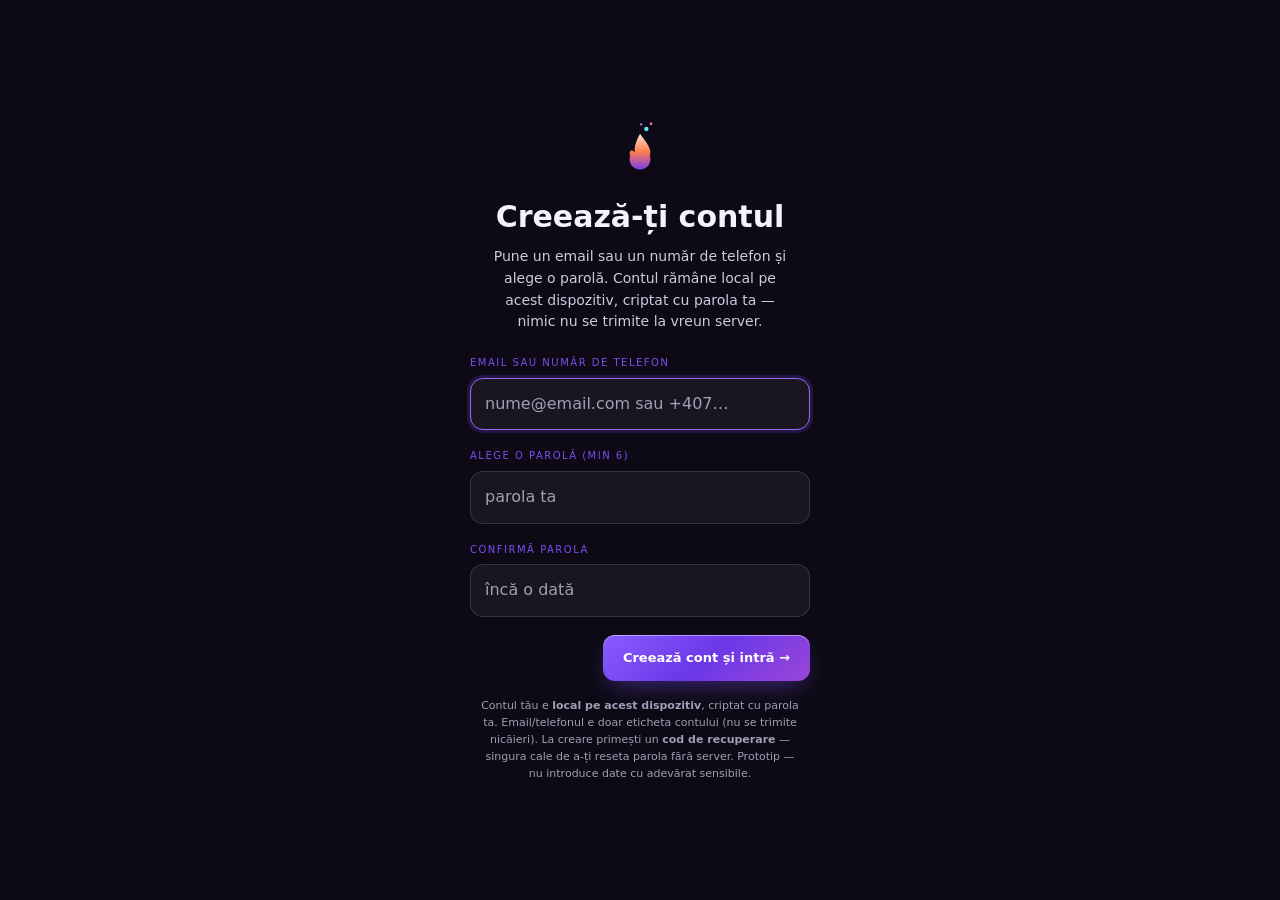
==== index.html @ 093d6a0b "Loop R1: splash & logo flame pe paleta V2 (ember/violet, fără cyan) - gradient nume splash → violet→" ====
<!DOCTYPE html>
<html lang="ro" data-theme="light">
<head>
<meta charset="utf-8">
<!-- CSP: connect-src restrans STRICT la origin-ul releului (loop5: implicit doar localhost; self-host isi adauga domeniul).
     Local-Only ramane default (sync e opt-in). Releul e zero-knowledge: vede doar ciphertext E2EE, nu continut.
     'unsafe-inline' la script e necesar pt. arhitectura single-file; exfiltrarea catre ALTE domenii ramane blocata. -->
<meta http-equiv="Content-Security-Policy" content="default-src 'none'; script-src 'unsafe-inline' 'self'; worker-src 'self'; style-src 'unsafe-inline' https://fonts.googleapis.com; font-src https://fonts.gstatic.com; img-src data:; manifest-src 'self'; connect-src http://127.0.0.1:* http://localhost:* https://api.openai.com https://api.anthropic.com https://generativelanguage.googleapis.com https://openrouter.ai; base-uri 'none'; form-action 'none'; frame-src 'none'; object-src 'none'; require-trusted-types-for 'script'">
<meta name="viewport" content="width=device-width, initial-scale=1, viewport-fit=cover">
<meta name="apple-mobile-web-app-capable" content="yes">
<meta name="mobile-web-app-capable" content="yes">
<meta name="apple-mobile-web-app-status-bar-style" content="black-translucent">
<meta name="apple-mobile-web-app-title" content="Ember">
<title>Ember — capital de relații</title>
<meta name="apple-mobile-web-app-capable" content="yes">
<meta name="mobile-web-app-capable" content="yes">
<meta name="apple-mobile-web-app-status-bar-style" content="black-translucent">
<meta name="apple-mobile-web-app-title" content="Ember">
<meta name="mobile-web-app-capable" content="yes">
<link rel="manifest" href="manifest.webmanifest">
<meta name="theme-color" content="#0B0820">
<link rel="apple-touch-icon" href="[data-uri]">
<link rel="preconnect" href="https://fonts.googleapis.com">
<link rel="preconnect" href="https://fonts.gstatic.com" crossorigin>
<link href="https://fonts.googleapis.com/css2?family=Inter:wght@400;500;600;700;800&display=swap" rel="stylesheet">
<style>
/* ====== PALETA "Bloom" — luminos, social, modern (redesign sedinta 7, 220 agenti) ====== */
:root{
  /* LIGHT — bright & airy */
  --bg:#FAFAFB;--bg2:#F1F2F6;--card:#FFFFFF;--card2:#F5F6FA;--line:#E7E9F0;--line2:#D8DBE6;
  --ink:#161E2E;--ink2:#3E4A5F;--muted:#586273;
  --primary:#6366F1;--primary2:#818CF8;--primary-dim:#4F46E5;--primary-soft:rgba(99,102,241,.10);
  --accent:#4F46E5;--accent-soft:rgba(99,102,241,.08);
  --success:#10B981;--success-soft:rgba(16,185,129,.12);--warn:#F59E0B;--warn-soft:rgba(245,158,11,.13);--warn-ink:#B45309;
  --on-primary:#ffffff;
  --shadow:0 1px 2px rgba(16,24,40,.03);
  --shadow-lg:0 10px 30px -10px rgba(16,24,40,.16);
  --glow:rgba(99,102,241,.10);
  --gold:var(--primary);--gold2:var(--primary2);--gold-dim:var(--primary-dim);--gold-soft:var(--primary-soft);
  --teal:var(--success);--teal-soft:var(--success-soft);
  --serif:'Georgia','Times New Roman',serif;--sans:'Inter',system-ui,sans-serif;--ease:cubic-bezier(.22,1,.36,1);
}
[data-theme="dark"]{
  /* DARK — slate + indigo */
  --bg:#0F1117;--bg2:#15171F;--card:#1B1E27;--card2:#222633;--line:#2A2F3C;--line2:#363C4B;
  --ink:#F1F5F9;--ink2:#CBD5E1;--muted:#94A3B8;
  --primary:#818CF8;--primary2:#A5B4FC;--primary-dim:#A5B4FC;--primary-soft:rgba(129,140,248,.16);
  --accent:#A5B4FC;--accent-soft:rgba(129,140,248,.14);
  --success:#34D399;--success-soft:rgba(52,211,153,.16);--warn:#FBBF24;--warn-soft:rgba(251,191,36,.16);--warn-ink:#FCD34D;
  --on-primary:#15131f;
  --shadow:0 1px 2px rgba(0,0,0,.3),0 8px 20px -8px rgba(0,0,0,.5);
  --shadow-lg:0 16px 44px -10px rgba(0,0,0,.6);
  --glow:rgba(129,140,248,.14);
}
*{box-sizing:border-box;margin:0;padding:0}
body{background:var(--bg2);color:var(--ink);font-family:var(--sans);font-weight:400;line-height:1.55;-webkit-font-smoothing:antialiased}
.shell{max-width:440px;margin:0 auto;min-height:100vh;position:relative;overflow:hidden;
  background:radial-gradient(130% 55% at 50% -8%,var(--glow),transparent 55%),var(--bg);transition:background .5s var(--ease)}
header{padding:22px 20px 14px;position:sticky;top:0;z-index:9;background:color-mix(in srgb,var(--bg) 82%,transparent);backdrop-filter:blur(16px);border-bottom:1px solid var(--line)}
.htop{display:flex;justify-content:space-between;align-items:center;gap:10px}
.brand{display:flex;align-items:center;gap:11px}
.brand .mk{width:40px;height:40px;border-radius:50%;border:1px solid var(--primary);color:var(--primary);display:grid;place-items:center;font-family:var(--serif);font-size:20px;font-weight:700;background:radial-gradient(circle at 30% 30%,var(--primary-soft),transparent)}
.brand .t{font-family:var(--serif);font-size:21px;font-weight:700;line-height:1;color:var(--ink)}
.brand .t small{display:block;font-family:var(--sans);font-size:8px;letter-spacing:3px;text-transform:uppercase;color:var(--primary-dim);margin-top:2px}
.hright{display:flex;align-items:center;gap:8px}
.themebtn{width:40px;height:40px;border-radius:50%;border:1px solid var(--line2);background:var(--card);color:var(--ink2);font-size:16px;cursor:pointer;display:grid;place-items:center;transition:.3s var(--ease)}
.themebtn:active{transform:scale(.92)}
/* loop3 #3: badge de incredere permanent, discret */
.trustchip{display:inline-flex;align-items:center;gap:5px;height:34px;padding:0 10px;border-radius:30px;border:1px solid var(--line2);background:var(--card);color:var(--muted);font:inherit;font-size:11px;font-weight:600;cursor:pointer;white-space:nowrap}
.trustchip .tdot{width:7px;height:7px;border-radius:50%;background:var(--success);flex:none}
.trustchip.warn .tdot{background:var(--warn)}
.trustchip:active{transform:scale(.94)}
.memsel{background:var(--card);border:1px solid var(--line2);border-radius:30px;padding:7px 11px;color:var(--ink);font:inherit;font-size:12px;max-width:112px}
main{padding:20px 18px 92px;animation:rise .4s var(--ease)}
@keyframes rise{from{opacity:0;transform:translateY(10px)}to{opacity:1;transform:none}}
.view{display:none}.view.on{display:block}
.eyebrow{font-size:9.5px;letter-spacing:3px;text-transform:uppercase;color:var(--primary-dim)}
h2.title{font-family:var(--serif);font-size:27px;font-weight:600;margin:2px 0 14px;color:var(--ink)}
.sub{color:var(--muted);font-size:12px;margin:-10px 0 16px}
.sec{font-family:var(--serif);font-size:18px;font-weight:600;margin:24px 0 11px;display:flex;justify-content:space-between;align-items:baseline;color:var(--ink)}
.sec a{font-size:10px;letter-spacing:1px;text-transform:uppercase;color:var(--primary);cursor:pointer}

/* digest */
.digest{background:linear-gradient(135deg,var(--primary-soft),transparent);border:1px solid var(--line);border-radius:16px;padding:16px 18px;box-shadow:var(--shadow)}
.digest .e{font-size:9px;letter-spacing:2.5px;text-transform:uppercase;color:var(--primary)}
.digest .g{font-family:var(--serif);font-size:21px;font-weight:600;margin:4px 0 6px;color:var(--ink)}
.digest p{font-size:13px;color:var(--ink2);line-height:1.55}
/* loop3 #1: rand de pozitionare cald */
.whyhere{font-size:12.5px;color:var(--muted);line-height:1.5;margin:10px 2px 2px;padding-left:11px;border-left:2px solid var(--primary)}
/* loop3 #10: progres intrinsec onest */
.intrinsic{display:flex;align-items:center;gap:8px;font-size:12.5px;color:var(--ink2);background:var(--card2);border-radius:11px;padding:10px 12px;margin-top:12px}
.intrinsic .inti{font-size:15px;flex:none}
/* loop3 #16: privacy health */
.phealth{display:flex;flex-direction:column;gap:8px}
.phrow{display:flex;align-items:center;gap:8px;font-size:12.5px;color:var(--ink2)}
.phrow b{color:var(--ink)}
.phdot{width:8px;height:8px;border-radius:50%;background:var(--muted);flex:none}
.phdot.ok{background:var(--success)}
/* loop3 #20: pagina despre / valoarea ta */
.about-col{margin-top:12px}
.about-h{font-size:11px;font-weight:700;text-transform:uppercase;letter-spacing:.05em;margin-bottom:6px}
.about-h.good{color:var(--success)}
.about-h.bad{color:var(--primary-dim)}
.about-list{margin:0;padding-left:18px}
.about-list li{font-size:12.5px;color:var(--ink2);line-height:1.5;margin:4px 0}
.about-list li b{color:var(--ink)}
/* loop3 #12: control de ordonare relevanta<->diversitate */
.ctrlrow{background:var(--card);border:1px solid var(--line);border-radius:12px;padding:11px 13px;margin:2px 0 14px}
.ctrllab{font-size:12.5px;color:var(--ink2);display:block;margin-bottom:7px}
.ctrlrow input[type=range]{width:100%;accent-color:var(--primary)}
.ctrlhint{font-size:11.5px;color:var(--muted);margin-top:6px;line-height:1.45}
/* loop3 #17: skip-to-content (vizibil doar la focus din tastatura) */
.skiplink{position:absolute;left:8px;top:-60px;z-index:80;background:var(--primary);color:#fff;padding:9px 14px;border-radius:10px;font-size:13px;font-weight:600;text-decoration:none;transition:top .18s var(--ease)}
.skiplink:focus{top:8px;outline:2px solid var(--ink);outline-offset:2px}
#mainContent:focus{outline:none}
/* loop3 #2: card "aha" first-step */
.ahacard{display:flex;gap:12px;align-items:flex-start;background:var(--card);border:1px solid var(--primary);border-radius:14px;padding:14px 15px;margin-top:12px;box-shadow:var(--shadow)}
.ahacard .ahai{font-size:22px;flex:none;line-height:1.2}
.ahacard .ahat{font-weight:700;font-size:14.5px;color:var(--ink)}
.ahacard .ahap{font-size:12.5px;color:var(--ink2);line-height:1.5;margin-top:4px}
/* loop4 #3: nudge de backup, bland */
.nudge{display:flex;gap:11px;align-items:flex-start;background:var(--card2);border:1px solid var(--line);border-radius:13px;padding:12px 14px;margin-top:12px}
.nudge .ndi{font-size:18px;flex:none;line-height:1.3}
.nudge .ndc{flex:1;min-width:0}
.nudge .ndt{font-size:12.5px;color:var(--ink2);line-height:1.45}
.nudge .ndrow{display:flex;gap:8px;margin-top:9px;flex-wrap:wrap}

/* kpi exec-concierge */
.kpis{display:grid;grid-template-columns:1fr 1fr;gap:11px;margin-top:14px}
.kpi{border:1px solid var(--line);border-radius:14px;padding:14px;background:var(--card);box-shadow:var(--shadow)}
.kpi .l{font-size:9.5px;letter-spacing:.8px;text-transform:uppercase;color:var(--muted)}
.kpi .v{font-family:var(--serif);font-size:26px;font-weight:700;color:var(--primary-dim);margin-top:4px;line-height:1}
.kpi .d{font-size:11px;color:var(--success);margin-top:3px}

/* pulse */
.pulse{border:1px solid var(--line);border-radius:14px;padding:15px 17px;background:var(--card);margin-top:12px;box-shadow:var(--shadow)}
.pulse .row{display:flex;justify-content:space-between;align-items:center;font-size:13px;margin:7px 0;color:var(--ink2)}
.bar{height:6px;border-radius:4px;background:var(--line);overflow:hidden;margin-top:4px}
.bar i{display:block;height:100%;background:linear-gradient(90deg,var(--primary-dim),var(--primary));transition:width .8s var(--ease)}

/* ledger */
.ledger{border:1px solid var(--line);border-radius:14px;background:var(--card);overflow:hidden;box-shadow:var(--shadow)}
.ledger .lrow{display:flex;align-items:center;gap:11px;padding:12px 15px;border-bottom:1px solid var(--line);font-size:13px}
.ledger .lrow:last-child{border-bottom:0}
.ledger .dot{width:7px;height:7px;border-radius:50%;background:var(--success);flex:none}
.ledger .lr-name{font-weight:500;color:var(--ink)}
.ledger .lr-meta{font-size:11px;color:var(--muted)}
.ledger .lr-date{margin-left:auto;font-size:10.5px;color:var(--primary-dim);white-space:nowrap}

/* match cards */
.card{background:var(--card);border:1px solid var(--line);border-radius:18px;padding:22px;margin-bottom:16px;position:relative;overflow:hidden;transition:.4s var(--ease);box-shadow:var(--shadow)}
.card.match::before{content:"";position:absolute;inset:0;border-radius:18px;padding:1px;background:linear-gradient(140deg,var(--primary-soft),transparent 42%);-webkit-mask:linear-gradient(#000 0 0) content-box,linear-gradient(#000 0 0);-webkit-mask-composite:xor;mask-composite:exclude;pointer-events:none}
.card.conectat::before{background:linear-gradient(140deg,var(--success-soft),transparent 42%)}
.mtop{display:flex;align-items:center;gap:12px}
.av{border-radius:50%;display:grid;place-items:center;font-family:var(--serif);font-weight:700;flex:none;background:var(--card2);border:1px solid var(--primary-dim);color:var(--primary-dim)}
.nm{font-family:var(--serif);font-size:18px;font-weight:600;line-height:1.1;color:var(--ink)}
.co{font-size:11px;color:var(--muted);margin-top:2px}
.sc{margin-left:auto;text-align:center}
.sc .n{font-family:var(--serif);font-size:25px;font-weight:700;color:var(--primary-dim);line-height:1}
.sc .l{font-size:8px;letter-spacing:1px;text-transform:uppercase;color:var(--muted)}
.trust{display:inline-flex;align-items:center;gap:5px;font-size:10.5px;color:var(--success);background:var(--success-soft);border-radius:20px;padding:3px 9px;margin-top:8px}
.pair{font-size:13px;margin:12px 0 0}
.pair .r{display:flex;gap:9px;padding:4px 0}
.pair .tag{min-width:70px;font-size:9px;letter-spacing:.8px;text-transform:uppercase;color:var(--primary-dim);font-weight:600;padding-top:3px}
.pair b{color:var(--ink);font-weight:500}
.why{margin-top:11px}
.why summary{cursor:pointer;color:var(--primary);font-size:10px;letter-spacing:1.4px;text-transform:uppercase;list-style:none}
.why summary::-webkit-details-marker{display:none}
.why summary::before{content:"— "}
.why .b{margin-top:9px;font-size:12.5px;color:var(--ink2);border-left:2px solid var(--primary-dim);padding-left:11px;line-height:1.55}
.src{margin-top:13px;padding-top:12px;border-top:1px solid var(--line);font-size:11px;color:var(--muted)}
.src .seal{color:var(--primary)}
.acts{display:flex;gap:9px;margin-top:14px;align-items:center;flex-wrap:wrap}
.btn{border:0;border-radius:30px;padding:10px 18px;font:inherit;font-size:13px;font-weight:500;letter-spacing:.4px;cursor:pointer;transition:.35s var(--ease)}
.btn.gold{background:linear-gradient(135deg,var(--primary),var(--primary-dim));color:var(--on-primary);font-weight:600;box-shadow:0 4px 14px var(--primary-soft)}
.btn.gold:active{transform:translateY(1px)}
.btn.ghost{background:transparent;color:var(--ink2);border:1px solid var(--line2)}
.btn.sm{padding:8px 14px;font-size:12px}
.pill{font-size:9px;padding:3px 11px;border-radius:30px;font-weight:600;letter-spacing:.8px;text-transform:uppercase}
.pill.propus{background:var(--primary-soft);color:var(--primary-dim)}.pill.conectat{background:var(--success-soft);color:var(--success)}
.empty{color:var(--muted);font-style:italic;text-align:center;padding:28px;font-family:var(--serif);font-size:15px}

/* members */
.filters{display:flex;gap:7px;overflow-x:auto;padding-bottom:4px;margin-bottom:14px;scrollbar-width:none}.filters::-webkit-scrollbar{display:none}
.chip{flex:none;border:1px solid var(--line2);border-radius:30px;padding:6px 14px;font-size:12px;color:var(--ink2);cursor:pointer;white-space:nowrap;background:var(--card)}
.chip.on{background:var(--primary);color:var(--on-primary);border-color:var(--primary);font-weight:500}

/* network */
.netwrap{border:1px solid var(--line);border-radius:18px;background:var(--card);padding:6px;overflow:hidden;box-shadow:var(--shadow)}
.netlegend{display:flex;gap:15px;flex-wrap:wrap;margin-top:12px;font-size:11px;color:var(--ink2)}
.netlegend i{display:inline-block;width:12px;height:2px;border-radius:2px;margin-right:5px;vertical-align:middle}
svg text{font-family:var(--sans);font-size:9px;fill:var(--ink2)}

/* profile / dictare */
.panel{border:1px solid var(--line);border-radius:16px;background:var(--card);padding:22px;margin-top:16px;box-shadow:var(--shadow)}
.panel h3{letter-spacing:-.2px;margin-bottom:6px}
.panel>p,.panel .sub{line-height:1.6}
.panel h3{font-family:var(--serif);font-size:17px;font-weight:600;display:flex;align-items:center;gap:8px;margin-bottom:12px;color:var(--ink)}
.badge{font-size:8.5px;padding:3px 9px;border-radius:30px;font-weight:600;letter-spacing:.6px;text-transform:uppercase}
.badge.vis{background:var(--success-soft);color:var(--success)}.badge.priv{background:var(--primary-soft);color:var(--primary-dim)}
.linei{display:flex;justify-content:space-between;align-items:center;gap:8px;padding:10px 0;border-bottom:1px solid var(--line);font-size:13px;color:var(--ink)}
.linei .meta{font-size:11px;color:var(--muted);margin-top:2px}.linei .x{background:none;border:0;color:var(--muted);font-size:17px;cursor:pointer;min-width:44px;min-height:44px;display:grid;place-items:center;border-radius:10px}
.addrow{display:flex;gap:7px;margin-top:12px}
input,textarea,select{background:var(--card2);border:1px solid var(--line2);border-radius:10px;padding:10px 12px;color:var(--ink);font:inherit;font-size:13px}
.addrow input{flex:1}textarea{width:100%}
.audit{font-size:12px;color:var(--ink2)}
.audit .arow{display:flex;gap:8px;padding:7px 0;border-bottom:1px dashed var(--line)}
.audit .arow:last-child{border-bottom:0}
.audit .at{color:var(--muted);min-width:54px;font-size:11px}

/* spinner */
.spin{display:inline-block;width:15px;height:15px;border:2px solid var(--primary-soft);border-top-color:var(--primary);border-radius:50%;animation:sp .7s linear infinite;vertical-align:-2px}
@keyframes sp{to{transform:rotate(360deg)}}
.proc{display:flex;align-items:center;gap:9px;color:var(--ink2);font-size:13px;padding:10px 0}
.procmask{position:fixed;inset:0;z-index:40;display:none;align-items:center;justify-content:center;gap:10px;background:color-mix(in srgb,var(--bg) 55%,transparent);backdrop-filter:blur(2px);color:var(--ink2);font-size:13px;font-family:var(--serif)}
.procmask.on{display:flex}
.procmask .spin{width:18px;height:18px}
.dots{display:inline-flex;gap:4px}.dots i{width:6px;height:6px;border-radius:50%;background:var(--primary);animation:bl 1s var(--ease) infinite}
.dots i:nth-child(2){animation-delay:.15s}.dots i:nth-child(3){animation-delay:.3s}
@keyframes bl{0%,100%{opacity:.25;transform:translateY(0)}50%{opacity:1;transform:translateY(-3px)}}

/* skeleton shimmer (iteratia 3 — perceptie de viteza) */
.skel{padding:2px}
.sk{position:relative;overflow:hidden;background:var(--card2);border-radius:12px}
.sk::after{content:"";position:absolute;inset:0;transform:translateX(-100%);
  background:linear-gradient(90deg,transparent,color-mix(in srgb,var(--ink) 8%,transparent),transparent);animation:sh 1.2s infinite}
@keyframes sh{100%{transform:translateX(100%)}}
.sk.l{height:13px;margin:8px 0}.sk.l.w60{width:60%}.sk.l.w40{width:40%}.sk.l.w80{width:80%}
.sk.box{height:78px;margin-bottom:11px}

/* count-up KPI */
.kpi .v{font-variant-numeric:tabular-nums}

/* trust donut */
.donut{--p:0;width:46px;height:46px;border-radius:50%;flex:none;display:grid;place-items:center;
  background:conic-gradient(var(--primary) calc(var(--p)*1%),var(--line) 0);transition:background .9s var(--ease)}
.donut span{width:36px;height:36px;border-radius:50%;background:var(--card);display:grid;place-items:center;font-family:var(--serif);font-weight:700;font-size:14px;color:var(--primary-dim)}

/* sparkline */
.spark{display:block;width:100%;height:34px;margin-top:8px}
.spark path.area{fill:var(--primary-soft)}.spark path.line{fill:none;stroke:var(--primary);stroke-width:2}

/* search */
.searchbar{display:flex;align-items:center;gap:8px;background:var(--card);border:1px solid var(--line2);border-radius:30px;padding:9px 14px;margin-bottom:13px}
.searchbar input{flex:1;background:none;border:0;padding:0;font-size:14px;color:var(--ink)}
.searchbar .ic{color:var(--muted);font-size:14px}

/* empty state svg */
.estate{text-align:center;padding:30px 20px;color:var(--muted)}
.estate svg{width:84px;height:84px;opacity:.6;margin-bottom:10px}
.estate .t{font-family:var(--serif);font-size:17px;color:var(--ink2)}

/* graf interactiv */
svg .node{cursor:pointer;transition:opacity .3s var(--ease)}
svg .node.dim{opacity:.22}svg .edge{transition:opacity .3s var(--ease)}svg .edge.dim{opacity:.06}
svg .node.sdim{opacity:.14}svg .edge.sdim{opacity:.05}
/* iteratia 4: pipeline + radar */
.pipe-h{display:flex;align-items:center;gap:8px;font-size:11px;letter-spacing:1.4px;text-transform:uppercase;color:var(--ink2);font-weight:600;margin:18px 0 10px}
.pipe-h:first-child{margin-top:2px}
.pipe-h .pd{width:8px;height:8px;border-radius:50%;flex:none}
.pipe-h.p .pd{background:var(--primary)}.pipe-h.a .pd{background:var(--warn)}.pipe-h.c .pd{background:var(--success)}
.pipe-h .pn{margin-left:auto;background:var(--card2);border:1px solid var(--line);border-radius:20px;padding:1px 9px;font-size:11px;letter-spacing:0;color:var(--ink2)}
.radarwrap{display:flex;gap:11px;align-items:center;margin-top:11px;padding:11px;background:var(--card2);border:1px solid var(--line);border-radius:12px}
.radar{flex:none}
.rk{font-size:10.5px;color:var(--ink2);line-height:1.5}.rk b{color:var(--primary-dim);font-weight:600}

/* ledger hash */
.ledger .lr-hash{font-family:ui-monospace,monospace;font-size:9px;color:var(--muted);letter-spacing:.3px}
.lgverify{display:flex;gap:8px;align-items:center;padding:10px 15px;border-top:1px solid var(--line);font-size:11px;color:var(--ink2)}
.lgverify .ok{color:var(--success)}.lgverify .bad{color:var(--warn)}

/* reduce motion */
@media (prefers-reduced-motion: reduce){*{animation-duration:.001ms!important;transition-duration:.001ms!important}}
body.reduce-motion *{animation-duration:.001ms!important;animation-iteration-count:1!important;transition-duration:.001ms!important}
.toggle{display:flex;align-items:center;justify-content:space-between;gap:10px;font-size:13px;color:var(--ink);padding:6px 0}
.sw{width:42px;height:24px;border-radius:30px;background:var(--line2);position:relative;cursor:pointer;transition:.3s var(--ease);flex:none}
.sw i{position:absolute;top:3px;left:3px;width:18px;height:18px;border-radius:50%;background:var(--card);transition:.3s var(--ease);box-shadow:0 1px 3px rgba(0,0,0,.2)}
.sw.on{background:var(--primary)}.sw.on i{left:21px}

/* nav */
nav{position:sticky;bottom:0;z-index:9;background:color-mix(in srgb,var(--bg) 88%,transparent);backdrop-filter:blur(18px);border-top:1px solid var(--line)}
.navin{display:flex}
.tab{flex:1;background:none;border:0;padding:12px 3px 13px;display:flex;flex-direction:column;align-items:center;gap:5px;color:var(--muted);font-size:9.5px;letter-spacing:.3px;cursor:pointer;transition:.3s var(--ease);position:relative}
.tab .ic{font-size:17px;line-height:1}
.tab.on{color:var(--primary-dim)}.tab.on::before{content:"";position:absolute;top:0;width:22px;height:2px;background:var(--primary);border-radius:2px}

/* modal */
.overlay{position:fixed;inset:0;background:rgba(15,18,28,.55);backdrop-filter:blur(5px);display:none;align-items:flex-end;justify-content:center;z-index:30}
.overlay.on{display:flex}
.modal{background:var(--card);border:1px solid var(--line2);border-radius:24px 24px 0 0;width:100%;max-width:440px;max-height:88vh;display:flex;flex-direction:column;overflow:hidden;animation:up .45s var(--ease);box-shadow:var(--shadow-lg)}
@keyframes up{from{transform:translateY(100%)}to{transform:none}}
.modal .h{padding:16px 18px;border-bottom:1px solid var(--line);display:flex;justify-content:space-between;align-items:center}
.modal .h .t{font-family:var(--serif);font-size:18px;font-weight:600;color:var(--ink)}.modal .h .s{font-size:11px;color:var(--muted)}
.modal .h button{background:none;border:0;color:var(--muted);font-size:24px;cursor:pointer;min-width:40px;min-height:40px;display:grid;place-items:center;border-radius:50%}
.msgs{flex:1;overflow:auto;padding:16px 18px;display:flex;flex-direction:column;gap:9px}
.msg{max-width:82%;padding:9px 13px;border-radius:15px;font-size:13px;line-height:1.5}
.msg.app{align-self:center;max-width:96%;text-align:center;border:1px solid var(--primary-dim);color:var(--ink2);font-family:var(--serif);font-style:italic;background:var(--card2)}
.msg.me{align-self:flex-end;background:linear-gradient(135deg,var(--primary),var(--primary-dim));color:var(--on-primary)}
.msg.them{align-self:flex-start;background:var(--card2);border:1px solid var(--line);color:var(--ink)}
.msg .nm2{font-size:10px;color:var(--primary-dim);font-weight:600;display:block;margin-bottom:2px}
.cinput{display:flex;gap:8px;padding:13px 16px;border-top:1px solid var(--line)}.cinput input{flex:1}
.toast{position:fixed;bottom:88px;left:50%;transform:translateX(-50%) translateY(70px);background:var(--accent);border:1px solid var(--primary-dim);color:#fff;padding:11px 20px;border-radius:22px;font-size:13px;line-height:1.35;opacity:0;transition:.45s var(--ease);z-index:50;white-space:normal;max-width:min(90vw,440px);text-align:center;box-shadow:var(--shadow-lg)}
.toast.on{transform:translateX(-50%) translateY(0);opacity:1}

/* onboarding */
.ob{position:fixed;inset:0;background:var(--bg);z-index:60;display:none;flex-direction:column;align-items:center;justify-content:center;padding:30px 26px;text-align:center}
.ob.on{display:flex}
.ob .mk{width:58px;height:58px;border-radius:50%;border:1px solid var(--primary);color:var(--primary);display:grid;place-items:center;font-family:var(--serif);font-size:28px;font-weight:700;margin-bottom:18px;background:radial-gradient(circle at 30% 30%,var(--primary-soft),transparent)}
.ob h1{font-family:var(--serif);font-size:30px;font-weight:600;color:var(--ink);margin-bottom:6px}
.ob .lead{color:var(--ink2);font-size:14px;max-width:300px;line-height:1.55;margin-bottom:22px}
.ob .step{width:100%;max-width:340px;text-align:left;display:none}
.ob .step.on{display:block;animation:rise .4s var(--ease)}
.ob label{font-size:10px;letter-spacing:1.5px;text-transform:uppercase;color:var(--primary-dim);display:block;margin:0 0 7px}
.ob input{width:100%;font-size:16px;padding:13px 14px;margin-bottom:18px}
.ob .nav2{display:flex;gap:10px;justify-content:space-between;align-items:center;max-width:340px;width:100%}
.ob .dots{display:flex;gap:6px}.ob .dots i{width:7px;height:7px;border-radius:50%;background:var(--line2)}.ob .dots i.on{background:var(--primary)}
.ob .skip{background:none;border:0;color:var(--muted);font-size:12px;cursor:pointer;margin-top:16px}

/* ============ REDESIGN "Bloom" (iteratia 5) — luminos, social, modern ============ */
.brand .mk{border-radius:13px;border:0;background:linear-gradient(135deg,var(--primary),var(--primary-dim));color:#fff;font-weight:800;font-size:19px}
.brand .t{font-weight:800;font-size:19px;letter-spacing:-.3px}
.brand .t small{color:var(--muted);letter-spacing:2px}
h2.title{font-weight:800;font-size:24px;letter-spacing:-.5px;margin:2px 0 4px}
.eyebrow{color:var(--primary);letter-spacing:1.5px;font-weight:600}
.sec{font-weight:700;font-size:16px;letter-spacing:-.2px}
.sub{font-size:13px;line-height:1.5}
.digest .g,.kpi .v,.nm,.modal .h .t,.panel h3,.ob h1,.estate .t,.lr-name{font-family:var(--sans)}
.kpi .v{font-weight:800;letter-spacing:-.5px}
.btn{border-radius:12px;min-height:46px;padding:11px 20px;font-weight:600;letter-spacing:0;display:inline-flex;align-items:center;justify-content:center;gap:6px}
.btn.gold{background:linear-gradient(135deg,var(--primary),var(--primary-dim));box-shadow:0 6px 18px -4px rgba(79,70,229,.45),0 2px 6px rgba(79,70,229,.20);font-weight:700}
.btn.gold:active{transform:scale(.97)}
.btn.ghost{background:var(--card2);border:1px solid var(--line2);color:var(--ink2);box-shadow:none}
.btn.sm{min-height:40px;border-radius:11px}
.card{border-radius:18px;transition:transform .2s var(--ease),box-shadow .2s var(--ease)}
.card.match::before,.card.conectat::before{display:none}
.card:hover{transform:translateY(-2px);box-shadow:var(--shadow-lg)}
.av.sq{border-radius:13px;border:0;color:#fff;font-weight:700;font-family:var(--sans)}
.ghead{display:flex;align-items:flex-start;gap:12px}
.ghead .gi{flex:1;min-width:0}
.ghead .gn{font-weight:700;font-size:16px;color:var(--ink);letter-spacing:-.2px;white-space:nowrap;overflow:hidden;text-overflow:ellipsis}
.ghead .gt{font-size:13px;color:var(--muted);white-space:nowrap;overflow:hidden;text-overflow:ellipsis}
.statuspill{flex:none;display:inline-flex;align-items:center;gap:5px;font-size:11px;font-weight:600;padding:5px 10px;border-radius:30px;background:var(--card2);color:var(--ink2)}
.statuspill .sd{width:6px;height:6px;border-radius:50%;background:var(--muted)}
.statuspill.ok{background:var(--success-soft);color:var(--success)}.statuspill.ok .sd{background:var(--success)}
.statuspill.warn{background:var(--warn-soft);color:var(--warn-ink)}.statuspill.warn .sd{background:var(--warn)}
.gline{font-size:14px;color:var(--ink);line-height:1.5;margin:13px 0 2px}
.gline b{font-weight:700}
.hbadges{display:flex;flex-wrap:wrap;gap:6px;margin-top:10px}
.hbadge{display:inline-flex;align-items:center;gap:5px;font-size:12px;color:var(--ink2);background:var(--card2);border-radius:30px;padding:5px 11px}
.hbadge.v{color:var(--success)}
/* loop3 #4: chips de interese comune (explicabilitate vizibila) */
.whychips{display:flex;flex-wrap:wrap;gap:6px;margin-top:9px}
.whychip{font-size:11.5px;color:var(--primary-dim);background:var(--primary-soft);border:1px solid var(--line);border-radius:30px;padding:4px 10px}
.whylead{font-size:11px;color:var(--muted);width:100%;margin-bottom:1px}
/* loop3 #5: indicator de suprapunere (bridge) ce ofera ↔ ce cauta */
.bridge{display:flex;align-items:stretch;gap:8px;margin-top:11px;background:var(--card2);border-radius:12px;padding:10px 11px}
.bridge .bside{flex:1;min-width:0}
.bridge .blab{font-size:10px;text-transform:uppercase;letter-spacing:.04em;color:var(--muted);font-weight:700}
.bridge .btxt{font-size:12.5px;color:var(--ink);margin-top:3px;line-height:1.35}
.bridge .barrow{align-self:center;color:var(--primary);font-size:16px;flex:none}
/* loop3 #7: sectiune de reconectat */
.reconn{background:var(--primary-soft);border:1px solid var(--line);border-radius:14px;padding:12px 13px;margin-bottom:14px}
.reconn-h{font-size:11px;font-weight:700;text-transform:uppercase;letter-spacing:.05em;color:var(--primary-dim);margin:0 2px 8px}
.reconn-row{display:flex;align-items:center;gap:10px;background:var(--card);border:1px solid var(--line);border-radius:11px;padding:9px 11px;margin-top:7px;cursor:pointer}
.reconn-row .rci{font-size:16px;flex:none}
.reconn-row .rcc{flex:1;min-width:0}
.reconn-row .rcn{font-size:13.5px;font-weight:600;color:var(--ink)}
.reconn-row .rcd{font-size:11.5px;color:var(--muted);margin-top:1px}
.reconn-row .rcgo{font-size:12px;color:var(--primary);font-weight:600;flex:none}
/* loop3 #8: widget reteaua activa */
.activenet{margin-bottom:14px}
.an-h{display:flex;align-items:center;gap:7px;font-size:11px;font-weight:700;text-transform:uppercase;letter-spacing:.05em;color:var(--muted);margin:2px 2px 9px}
.an-h .an-n{background:var(--success);color:#fff;border-radius:999px;min-width:17px;height:17px;display:grid;place-items:center;font-size:10px;padding:0 5px}
.an-strip{display:flex;gap:12px;overflow-x:auto;padding:2px 2px 6px;-webkit-overflow-scrolling:touch}
.an-item{background:none;border:0;cursor:pointer;display:flex;flex-direction:column;align-items:center;gap:5px;flex:none;width:54px}
.an-item .an-name{font-size:11px;color:var(--ink2);white-space:nowrap;overflow:hidden;text-overflow:ellipsis;max-width:54px}
/* loop4 #4-5: schimb de contacte prin cod */
.exchwrap{background:var(--card);border:1px solid var(--line);border-radius:13px;margin-bottom:12px;box-shadow:var(--shadow)}
.exchwrap>summary{list-style:none;cursor:pointer;font-weight:700;font-size:13px;color:var(--primary-dim);padding:13px 15px}
.exchwrap>summary::-webkit-details-marker{display:none}
.exchwrap .exchbody{padding:0 15px 15px}
.exchwrap textarea{background:var(--card2);border:1px solid var(--line);border-radius:10px;color:var(--ink2);padding:9px 11px;resize:none}
.exchwrap input{background:var(--card2);border:1px solid var(--line);border-radius:10px;color:var(--ink);padding:9px 11px}
.discitem{display:flex;align-items:center;gap:10px;padding:10px 0;border-bottom:1px solid var(--line)}
.discitem:last-child{border-bottom:none}
.discitem .di-main{flex:1;min-width:0}
.discitem .di-name{font-weight:700;font-size:13px}
.discitem .di-sub{font-size:11px;color:var(--muted)}
.discitem .di-off{font-size:11px;color:var(--ink2);margin-top:2px}
.discitem .di-known{font-size:11px;color:var(--success);font-weight:600;flex:none}
/* loop4 #8: sabloane notite */
.ntpl{display:flex;align-items:center;gap:7px;flex-wrap:wrap;margin-top:9px}
.ntpl-lbl{font-size:11px;color:var(--muted)}
.connqr{margin-top:12px;display:flex;justify-content:center}
.connqr svg{border-radius:10px;border:6px solid #fff;box-shadow:var(--shadow)}
.adock{display:flex;gap:8px;margin-top:14px;align-items:center}
.adock .btn{flex:1}
.menu-dots{flex:none;width:44px;height:44px;border-radius:11px;border:1px solid var(--line2);background:var(--card);color:var(--muted);font-size:18px;cursor:pointer;display:grid;place-items:center}
.waiting{font-size:13px;color:var(--ink2);background:var(--warn-soft);border-radius:11px;padding:11px 13px;margin-top:14px;display:flex;align-items:center;gap:8px}
details.why2{margin-top:11px}
details.why2>summary{display:inline-flex;align-items:center;gap:5px;font-size:12.5px;color:var(--primary);cursor:pointer;font-weight:500;list-style:none}
details.why2>summary::-webkit-details-marker{display:none}
.whybody{margin-top:9px;background:var(--card2);border-radius:12px;padding:13px;font-size:12.5px;color:var(--ink2);line-height:1.6}
.whybody .mono{font-family:ui-monospace,monospace;font-size:11px;color:var(--muted)}
.shield{display:inline-flex;align-items:center;gap:5px;font-size:11px;color:var(--muted);margin-top:11px}
:focus-visible{outline:2px solid var(--primary);outline-offset:2px;border-radius:8px}
.tab:focus-visible,.themebtn:focus-visible,.menu-dots:focus-visible{outline-offset:-2px}
.pill{text-transform:none;letter-spacing:0;font-weight:600}
.tab .ic{font-size:18px}
/* stats compacte (declutter Acasa) */
.statstrip{display:flex;background:var(--card);border:1px solid var(--line);border-radius:14px;padding:14px 6px;margin:16px 0 4px;box-shadow:var(--shadow)}
.statstrip .st{flex:1;text-align:center;border-right:1px solid var(--line)}
.statstrip .st:last-child{border-right:0}
.statstrip .sv{font-size:22px;font-weight:800;color:var(--ink);letter-spacing:-.5px}
.statstrip .sl{font-size:11px;color:var(--muted);margin-top:3px}
/* lista de conexiuni (Reteaua) */
.connrow{display:flex;align-items:center;gap:12px;background:var(--card);border:1px solid var(--line);border-radius:14px;padding:12px 14px;margin-bottom:10px;cursor:pointer;box-shadow:var(--shadow);transition:transform .15s var(--ease)}
.connrow:hover{transform:translateY(-1px);box-shadow:var(--shadow-lg)}
.connrow .ci{flex:1;min-width:0}
.connrow .cn{font-weight:700;font-size:15px;color:var(--ink);white-space:nowrap;overflow:hidden;text-overflow:ellipsis}
.connrow .cr{font-size:12px;color:var(--muted);white-space:nowrap;overflow:hidden;text-overflow:ellipsis}
.connrow .cmeta{font-size:12px;color:var(--primary-dim);margin-top:3px;white-space:nowrap;overflow:hidden;text-overflow:ellipsis}
.connrow .cdate{font-size:11px;color:var(--muted);flex:none}
.connrow .crt{display:flex;flex-direction:column;align-items:flex-end;gap:6px;flex:none}
.relpill{border:0;border-radius:30px;padding:4px 10px;font-size:11px;font-weight:600;cursor:pointer}
.relpill.relrece{background:var(--card2);color:var(--muted)}
.relpill.relactiv{background:var(--success-soft);color:var(--success)}
.relpill.relprio{background:var(--warn-soft);color:var(--warn-ink)}
.mapwrap{margin-top:18px;border-top:1px solid var(--line);padding-top:6px}
.mapwrap>summary{font-size:13px;font-weight:600;color:var(--primary);cursor:pointer;list-style:none;padding:10px 0}
.mapwrap>summary::-webkit-details-marker{display:none}
/* iteratia 1 Secretara: notite + brief */
.notecard{display:flex;align-items:flex-start;gap:10px;background:var(--card);border:1px solid var(--line);border-radius:12px;padding:12px 14px;margin-bottom:9px;box-shadow:var(--shadow)}
.notecard .nt{flex:1;min-width:0}
.notecard .ntx{font-size:14px;color:var(--ink);line-height:1.5;white-space:pre-wrap;word-break:break-word}
.notecard .ndate{font-size:11px;color:var(--muted);margin-top:4px}
.notedet>summary{list-style:none;cursor:pointer;display:flex;align-items:center;gap:10px;justify-content:space-between}
.notedet>summary::-webkit-details-marker{display:none}
.notedet>summary .nsumt{font-size:14px;font-weight:700;color:var(--ink);line-height:1.4;flex:1;min-width:0}
.notedet>summary .ndate{margin-top:0;flex:none}
.notedet>summary::after{content:"⌄";color:var(--muted);font-size:15px;flex:none;transition:transform .2s var(--ease)}
.notedet[open]>summary::after{transform:rotate(180deg)}
.recwhofree{width:100%;margin-top:7px}
.notecard .x{background:none;border:0;color:var(--muted);font-size:18px;cursor:pointer;line-height:1;min-height:44px;min-width:30px}
.brief{background:var(--primary-soft);border:1px solid var(--line);border-radius:14px;margin-bottom:12px}
.brief>summary{list-style:none;cursor:pointer;font-weight:700;font-size:13px;color:var(--primary-dim);padding:11px 14px}
.brief>summary::-webkit-details-marker{display:none}
.brief .bbody{padding:0 14px 13px;font-size:13px;color:var(--ink2);line-height:1.6}
.brief .bl{margin:3px 0}.brief .bl b{color:var(--ink);font-weight:600}
/* iteratia 2 Secretara: intalniri */
.mform{background:var(--card2);border:1px solid var(--line);border-radius:14px;margin-bottom:12px}
.mform>summary{list-style:none;cursor:pointer;font-weight:700;font-size:13px;color:var(--primary-dim);padding:11px 14px}
.mform>summary::-webkit-details-marker{display:none}
.mfbody{padding:0 14px 14px;display:flex;flex-direction:column}
.mfl{font-size:11px;letter-spacing:.5px;text-transform:uppercase;color:var(--muted);margin:9px 0 4px}
.meetcard{background:var(--card);border:1px solid var(--line);border-radius:14px;padding:13px 15px;margin-bottom:10px;box-shadow:var(--shadow)}
.meetcard .mtop2{display:flex;justify-content:space-between;align-items:baseline;gap:8px}
.meetcard .mw{font-weight:700;font-size:14px;color:var(--ink)}
.meetcard .mwho{font-size:12px;color:var(--muted);white-space:nowrap}
.meetcard .mplace{font-size:12.5px;color:var(--ink2);margin-top:5px}
.meetcard .adock,.meetcard .waiting,.meetcard .shield{margin-top:11px}
.meetcard .moview{margin-top:10px;font-size:13px;color:var(--ink2);background:var(--card2);border-radius:10px;padding:10px 12px;display:flex;align-items:flex-start;gap:6px}
.meetcard .moview b{color:var(--ink)}.meetcard .moview .x{margin-left:auto;background:none;border:0;color:var(--muted);cursor:pointer;font-size:15px;min-width:44px;min-height:44px;display:grid;place-items:center;border-radius:10px}
.meetcard .moedit{margin-top:10px}
.meetcard .moview.goal{border-left:2px solid var(--primary)}
/* loop3 #19: confirmare calda "ce urmeaza" */
.meetnext{display:flex;align-items:flex-start;gap:7px;font-size:12px;color:var(--ink2);background:var(--primary-soft);border-radius:10px;padding:9px 11px;margin-top:10px;line-height:1.45}
.meetnext .mni{flex:none}
/* loop2 #15: remindere intalniri <24h */
.meetcard.soon{border-color:var(--primary);box-shadow:0 0 0 1px var(--primary),var(--shadow)}
.soonbadge{display:inline-flex;align-items:center;gap:4px;background:var(--primary);color:#fff;border-radius:999px;padding:3px 9px;font-size:11px;font-weight:700;margin-top:7px}
.calrow{display:flex;flex-wrap:wrap;gap:7px;margin-top:11px}
.calrow .btn{flex:1;min-width:118px;font-size:12px}
/* loop2 #1: ecran Azi */
.todayrow{display:flex;align-items:flex-start;gap:11px;background:var(--card);border:1px solid var(--line);border-radius:12px;padding:11px 14px;margin-bottom:9px;box-shadow:var(--shadow)}
.todayrow .tdi{font-size:17px;flex:none;line-height:1.4}
.todayrow .tdc{flex:1;min-width:0}
.todayrow .tdt{font-size:14px;font-weight:600;color:var(--ink)}
.todayrow .tds{font-size:12px;color:var(--muted);margin-top:2px}
/* loop2 #14: timeline per persoana in brief */
.timeline{margin:6px 0 2px;border-left:2px solid var(--line);padding-left:12px}
.tlrow{display:flex;gap:8px;align-items:flex-start;margin:7px 0;position:relative}
.tlrow .tlic{font-size:13px;line-height:1.3;flex:none}
.tlrow .tlc{flex:1;min-width:0}
.tlrow .tlt{font-size:12.5px;color:var(--ink);word-break:break-word}
.tlrow .tld{font-size:11px;color:var(--muted);margin-top:1px}
/* loop2 #13: rezumat antet secretara */
.secsum{display:flex;gap:8px;flex-wrap:wrap;margin:6px 0 2px}
.secsum .ss{display:inline-flex;align-items:center;gap:6px;background:var(--primary-soft);color:var(--primary-dim);border:1px solid var(--line);border-radius:999px;padding:5px 12px;font-size:12.5px;font-weight:600}
.secsum .ss b{font-weight:800}
.secsum button.ss{cursor:pointer;font:inherit;font-size:12.5px;font-weight:600}
.secsum button.ss:active{transform:scale(.95)}
.addmeet{display:flex;flex-direction:column;gap:8px;margin:4px 0 14px}
.addmeet input{width:100%}
.addmeet-row{display:flex;gap:8px;align-items:center}
.addmeet-row #mAddDate{flex:1;min-width:0}
.addmeet-row #mAddTime{width:120px;flex:none}
.addmeet-row .btn{flex:none}
/* loop2 #11: mod focus */
.focusbar{display:flex;justify-content:flex-end;margin:2px 0 6px}
#focusPanel{display:none}
#secretara.focusing>:not(.focusbar):not(#focusPanel){display:none}
#secretara.focusing #focusPanel{display:block}
#secretara.focusing{min-height:60vh}
.focuswrap{max-width:560px;margin:6px auto 0}
.focuswrap .fhint{font-size:12px;color:var(--muted);margin:4px 2px 14px;text-align:center}
.focuslist{margin-top:16px}
.focuslist .fl-h{font-size:11px;font-weight:700;text-transform:uppercase;letter-spacing:.04em;color:var(--muted);margin:14px 2px 7px}
/* loop2 #9: mini-calendar saptamanal */
.weekcal{display:flex;gap:6px;margin:12px 0 4px}
.wcell{flex:1;border:1px solid var(--line);background:var(--card);border-radius:10px;padding:8px 2px;cursor:pointer;display:flex;flex-direction:column;align-items:center;gap:2px;position:relative;min-height:44px}
.wcell .wd{font-size:10px;color:var(--muted);text-transform:uppercase}
.wcell .wn{font-size:15px;font-weight:700;color:var(--ink)}
.wcell.today{border-color:var(--primary);background:var(--primary-soft)}
.wcell.has .wn{color:var(--primary-dim)}
.wcell .wdot{position:absolute;top:3px;right:4px;min-width:13px;height:13px;border-radius:8px;background:var(--primary);color:#fff;font-size:8.5px;font-weight:700;display:grid;place-items:center;line-height:1}
/* iteratia 3 Secretara: task-uri + badge */
.taskcard{display:flex;align-items:flex-start;gap:11px;background:var(--card);border:1px solid var(--line);border-radius:12px;padding:11px 13px;margin-bottom:9px;box-shadow:var(--shadow)}
.taskcard.done{opacity:.6}
.taskcard.done .ttx{text-decoration:line-through;color:var(--muted)}
.tcheck{flex:none;width:24px;height:24px;margin-top:1px;border-radius:7px;border:2px solid var(--line2);background:var(--card);color:#fff;cursor:pointer;display:grid;place-items:center;font-size:13px;font-weight:700}
.tcheck.on{background:var(--success);border-color:var(--success)}
/* loop3 #15: micro-feedback subtil la finalizare (dezactivat de reduce-motion) */
.tcheck.pop{animation:tcheckpop .34s var(--ease)}
@keyframes tcheckpop{0%{transform:scale(1)}40%{transform:scale(1.22)}100%{transform:scale(1)}}
.reduce-motion .tcheck.pop{animation:none}
.taskcard .ti{flex:1;min-width:0}
.taskcard .ttx{font-size:14px;color:var(--ink);line-height:1.45;word-break:break-word}
.taskcard .tdue{font-size:11.5px;color:var(--muted);margin-top:3px}
.taskcard .tdue.over{color:var(--warn);font-weight:600}
.taskcard .x{background:none;border:0;color:var(--muted);font-size:18px;cursor:pointer;min-height:44px;min-width:28px}
.taskcard .x.prio{color:var(--warn)}
.navbadge{position:absolute;top:7px;left:calc(50% + 7px);min-width:16px;height:16px;padding:0 4px;border-radius:9px;background:var(--warn);color:#fff;font-size:10px;font-weight:700;display:grid;place-items:center;line-height:1}
/* backlog #2: urmatoarea intalnire pe Acasa */
.nextmeet{background:var(--card);border:1px solid var(--line);border-left:3px solid var(--primary);border-radius:14px;padding:14px 16px;margin-top:14px;box-shadow:var(--shadow)}
.nextmeet .nmlabel{font-size:11px;letter-spacing:.5px;text-transform:uppercase;color:var(--primary-dim);font-weight:700}
.nextmeet .nmwhen{font-family:var(--sans);font-size:19px;font-weight:800;color:var(--ink);letter-spacing:-.3px;margin-top:4px}
.nextmeet .nmwho{font-size:13px;color:var(--ink2);margin-top:2px}
/* backlog #14: pulse retea compact */
.netpulse{margin-top:14px}
.netpulse .npr{display:flex;justify-content:space-between;align-items:baseline;font-size:12px;color:var(--ink2);margin-bottom:5px}
.netpulse .npv{color:var(--primary-dim);font-weight:600}
/* backlog #4: follow-up cu 3 sabloane */
.fudet{margin-top:9px}
.fudet>summary{list-style:none;cursor:pointer;font-size:12.5px;font-weight:600;color:var(--primary);padding:4px 0}
.fudet>summary::-webkit-details-marker{display:none}
.furow{display:flex;flex-wrap:wrap;gap:7px;margin-top:7px}
.furow .btn{flex:1;min-width:104px;font-size:12px}
/* backlog #6: cautare globala */
.searchov{position:fixed;inset:0;z-index:55;background:var(--bg);display:none;flex-direction:column}
.searchov.on{display:flex}
.searchov-h{display:flex;align-items:center;gap:10px;padding:16px 18px;border-bottom:1px solid var(--line);background:var(--card)}
.searchov-h .ic{color:var(--muted);font-size:17px}
.searchov-h input{flex:1;background:none;border:0;font-size:16px;color:var(--ink);padding:6px 0}
.searchov-h .sclose{background:none;border:0;color:var(--muted);font-size:26px;cursor:pointer;min-width:44px;min-height:44px}
.searchov-res{flex:1;overflow:auto;padding:10px 14px;max-width:440px;width:100%;margin:0 auto}
.srhead{font-size:11px;letter-spacing:1.2px;text-transform:uppercase;color:var(--muted);font-weight:700;margin:14px 4px 6px}
/* loop2 #12: quick-add global */
.quickov{position:fixed;inset:0;z-index:56;background:rgba(12,14,22,.45);display:none;align-items:flex-end;justify-content:center}
.quickov.on{display:flex}
.quicksheet{background:var(--card);border-radius:18px 18px 0 0;width:100%;max-width:440px;padding:18px 18px 24px;box-shadow:0 -12px 44px rgba(0,0,0,.22);animation:qup .18s ease}
@keyframes qup{from{transform:translateY(28px);opacity:.6}to{transform:none;opacity:1}}
.quicksheet .qh{display:flex;align-items:center;justify-content:space-between;margin-bottom:12px}
.quicksheet .qh h3{margin:0;font-size:16px;color:var(--ink)}
.quicksheet .qclose{background:none;border:0;color:var(--muted);font-size:24px;cursor:pointer;min-width:44px;min-height:44px}
.qseg{display:flex;gap:8px;margin-bottom:12px}
.qseg .chip{flex:1;justify-content:center}
.quicksheet input{width:100%;margin-bottom:10px}
.quicksheet .qactions{display:flex;gap:9px;margin-top:4px}
.quicksheet .qactions .btn{flex:1}
.srrow{display:flex;align-items:center;gap:11px;padding:10px 12px;border-radius:12px;cursor:pointer}
.srrow:hover{background:var(--card2)}
.srrow .sric{width:34px;height:34px;display:grid;place-items:center;font-size:18px;flex:none}
.srrow .sri{flex:1;min-width:0}
.srrow .srn{font-size:14px;color:var(--ink);font-weight:500;white-space:nowrap;overflow:hidden;text-overflow:ellipsis}
.srrow .srm{font-size:12px;color:var(--muted)}
/* ===== WOW redesign (loop6): hero premium, glass stats, pill nav, ritm mai aerisit ===== */
.digest{background:linear-gradient(145deg,#4F46E5,#6D5BF5 48%,#7C3AED);border:0;border-radius:24px;padding:28px 22px 26px;color:#fff;position:relative;overflow:hidden;box-shadow:0 20px 44px -18px rgba(79,70,229,.55)}
.digest::after{content:"";position:absolute;inset:-32% -22% auto auto;width:66%;height:175%;background:radial-gradient(circle at 70% 30%,rgba(255,255,255,.20),transparent 66%);pointer-events:none}
.digest .e{font-size:10px;letter-spacing:3px;text-transform:uppercase;color:rgba(255,255,255,.72);font-weight:700}
.digest .g{font-size:30px;font-weight:800;letter-spacing:-.6px;line-height:1.06;margin:7px 0 9px;color:#fff}
.digest p{font-size:13.5px;line-height:1.6;color:rgba(255,255,255,.88);max-width:40ch;margin:0}
.whyhere{display:none}
.statstrip{background:var(--card);border:1px solid var(--line);border-radius:18px;padding:18px 8px;margin:14px 0 6px;box-shadow:var(--shadow)}
.statstrip .st{border-right:1px solid var(--line)}
.statstrip .sv{font-size:26px;font-weight:800;letter-spacing:-.6px;color:var(--primary-dim)}
.statstrip .sl{font-size:10px;letter-spacing:.5px;color:var(--muted);margin-top:5px;text-transform:uppercase}
.sec{font-size:17px;font-weight:700;letter-spacing:-.3px;margin:28px 0 13px;color:var(--ink)}
.sec a{font-size:10px;letter-spacing:1px;text-transform:uppercase;color:var(--primary);font-weight:600}
.tab{padding:9px 3px 11px;gap:4px}
.tab .ic{font-size:17px;display:grid;place-items:center;width:42px;height:28px;border-radius:13px;transition:background .3s var(--ease),transform .3s var(--ease)}
.tab.on{color:var(--primary-dim)}
.tab.on::before{display:none}
.tab.on .ic{background:var(--primary-soft);transform:translateY(-1px)}
.title{font-size:25px;font-weight:800;letter-spacing:-.7px;line-height:1.1;margin:6px 0 8px}
/* ============================================================================
   AURORA 2026 — limbaj vizual nou: canvas cinematic + mesh, glass, display type,
   accente cu glow, nav flotant de sticla. Aplicat global (peste light/dark).
   ============================================================================ */
/* ===== IDENTITATE „CERCUL — PRIVATE CLUB": smarald + auriu (signature, nu violet) ===== */
:root{ /* brand gradients — identice pe ambele teme */
  --accent-grad:linear-gradient(135deg,#E6C57A,#C49A3E);
  --av-grad:linear-gradient(135deg,#2FB084,#0E6B50);
  --hero-grad:radial-gradient(120% 140% at 0% 0%,rgba(14,122,91,.96),transparent 56%),radial-gradient(120% 150% at 100% 100%,rgba(196,154,62,.62),transparent 55%),linear-gradient(135deg,#0B5A44,#0E7A5B 46%,#A57F2E);
  --brandbar:linear-gradient(to bottom,#2FB084,#C49A3E);--on-gold:#1c1505;
}
/* LIGHT — ivory luxury (implicit) */
:root{
  --bg:#FAF8F2;--bg2:#FAF8F2;--card:rgba(255,255,255,.86);--card2:rgba(255,255,255,.64);
  --line:rgba(22,36,30,.10);--line2:rgba(22,36,30,.16);
  --ink:#16241E;--ink2:#3C4A43;--muted:#586058; /* mai inchis: contrast AA pe fundalul deschis */
  --primary:#0E6B50;--primary2:#0E6B50;--primary-dim:#0B5A43;--primary-soft:rgba(14,107,80,.12);
  --accent:#0E6B50;--accent-soft:rgba(14,107,80,.10);--cyan:#0E7A5B;
  --success:#0E7A5B;--success-soft:rgba(14,122,91,.13);--warn:#B7791F;--warn-soft:rgba(183,121,31,.14);--warn-ink:#8A5A12;
  --on-primary:#ffffff;
  --shadow:0 2px 10px rgba(22,36,30,.06),0 16px 36px -18px rgba(22,36,30,.18);--shadow-lg:0 30px 66px -20px rgba(22,36,30,.28);
  --gold:#C49A3E;--gold2:#E6C57A;--gold-dim:#A57F2E;--gold-soft:rgba(196,154,62,.14);
  --hi:rgba(255,255,255,.7);--glass-input:rgba(255,255,255,.74);--glow:rgba(196,154,62,.40);
  --title-grad:linear-gradient(100deg,#16241E 22%,#0E7A5B 80%,#C49A3E);--num-grad:linear-gradient(120deg,#16241E,#0E7A5B);
  --nav-bg:linear-gradient(to top,rgba(250,248,242,.96),rgba(250,248,242,.62));
  --mesh:radial-gradient(58% 44% at 10% -3%,rgba(14,122,91,.12),transparent 60%),radial-gradient(52% 42% at 100% 2%,rgba(196,154,62,.13),transparent 58%),radial-gradient(55% 50% at 92% 100%,rgba(14,107,80,.08),transparent 58%),#FAF8F2;
}
/* DARK — obsidian cinematic */
[data-theme="dark"]{
  --bg:#0A0F0C;--bg2:#0A0F0C;--card:rgba(255,255,255,.05);--card2:rgba(255,255,255,.075);
  --line:rgba(255,255,255,.11);--line2:rgba(255,255,255,.17);
  --ink:#F2F6F2;--ink2:#C6D0C9;--muted:#8C988F;
  --primary:#34D399;--primary2:#6EE7B7;--primary-dim:#10B981;--primary-soft:rgba(52,211,153,.16);
  --accent:#34D399;--accent-soft:rgba(52,211,153,.16);--cyan:#5EEAD4;
  --success:#34D399;--success-soft:rgba(52,211,153,.16);--warn:#FBBF24;--warn-soft:rgba(251,191,36,.16);--warn-ink:#FBBF24;
  --on-primary:#06140F;
  --shadow:0 2px 10px rgba(0,0,0,.4);--shadow-lg:0 26px 60px -14px rgba(0,0,0,.8);
  --gold:#E6C57A;--gold2:#F0D89A;--gold-dim:#C49A3E;--gold-soft:rgba(230,197,122,.16);
  --hi:rgba(255,255,255,.08);--glass-input:rgba(255,255,255,.05);--glow:rgba(230,197,122,.42);
  --title-grad:linear-gradient(100deg,#fff 28%,#6EE7B7 75%,#E6C57A);--num-grad:linear-gradient(120deg,#fff,#6EE7B7);
  --nav-bg:linear-gradient(to top,rgba(10,15,12,.93),rgba(10,15,12,.55));
  --mesh:radial-gradient(58% 44% at 10% -3%,rgba(16,185,129,.28),transparent 60%),radial-gradient(52% 42% at 100% 4%,rgba(230,197,122,.20),transparent 58%),radial-gradient(55% 50% at 92% 98%,rgba(14,122,91,.22),transparent 58%),#0A0F0C;
}
body{background:var(--mesh);background-attachment:fixed;color:var(--ink)}
/* suprafete glass */
.card,.panel,.statstrip,.exchwrap,.modal .box,.estate,.digest{
  -webkit-backdrop-filter:blur(20px) saturate(150%);backdrop-filter:blur(20px) saturate(150%)}
.card,.panel{background:var(--card);border:1px solid var(--line);border-radius:24px;
  box-shadow:var(--shadow),inset 0 1px 0 var(--hi)}
.statstrip{background:var(--card);border:1px solid var(--line);border-radius:24px;box-shadow:var(--shadow),inset 0 1px 0 var(--hi)}
.statstrip .st{border-right:1px solid var(--line)}
.statstrip .sv{font-size:30px;font-weight:800;letter-spacing:-1px;
  background:var(--num-grad);-webkit-background-clip:text;background-clip:text;color:transparent}
.statstrip .sl{color:var(--muted)}
/* HERO cinematic */
.digest{background:var(--hero-grad);
  border:1px solid rgba(255,255,255,.16);border-radius:28px;padding:32px 24px 30px;color:#fff;
  position:relative;overflow:hidden;box-shadow:0 30px 70px -22px rgba(11,90,68,.6),inset 0 1px 0 rgba(255,255,255,.20)}
.digest::after{content:"";position:absolute;inset:-40% -25% auto auto;width:70%;height:190%;
  background:radial-gradient(circle at 70% 30%,rgba(255,255,255,.28),transparent 60%);pointer-events:none}
.digest .e{font-size:10.5px;letter-spacing:4px;text-transform:uppercase;color:rgba(255,255,255,.78);font-weight:700}
.digest .g{font-size:38px;font-weight:800;letter-spacing:-1.2px;line-height:1.02;margin:10px 0 11px;color:#fff;text-shadow:0 2px 30px rgba(0,0,0,.2)}
.digest p{font-size:14px;line-height:1.6;color:rgba(255,255,255,.9);max-width:42ch;margin:0}
/* titluri display cu gradient pe canvas inchis */
.title{font-size:30px;font-weight:800;letter-spacing:-1px;line-height:1.05;
  background:var(--title-grad);-webkit-background-clip:text;background-clip:text;color:transparent}
.eyebrow{color:var(--primary2);letter-spacing:3px}
.sec{font-size:18px;font-weight:800;letter-spacing:-.4px;color:var(--ink);margin:30px 0 14px}
.sec a{color:var(--primary2)}
/* butoane cu glow */
.btn.gold{background:var(--accent-grad);color:var(--on-gold);font-weight:700;
  box-shadow:0 10px 26px -8px var(--glow),inset 0 1px 0 rgba(255,255,255,.45)}
.btn.ghost{background:var(--card2);border:1px solid var(--line2);color:var(--ink);box-shadow:none}
.btn.ghost:hover{background:var(--card)}
/* nav flotant de sticla */
nav{position:sticky;bottom:0;background:var(--nav-bg);
  -webkit-backdrop-filter:blur(26px) saturate(160%);backdrop-filter:blur(26px) saturate(160%);
  border-top:1px solid var(--line)}
.tab .ic{width:46px;height:30px;border-radius:14px}
.tab.on{color:#fff}
.tab.on .ic{background:var(--primary-soft);
  box-shadow:0 0 18px -2px var(--glow),inset 0 0 0 1px var(--primary-soft)}
/* topbar brand */
.brand .mk{background:var(--accent-grad);color:var(--on-gold);box-shadow:0 6px 18px -4px var(--glow)}
.brand .t{color:var(--ink)}.brand .t small{color:var(--primary2)}
/* inputs/textarea pe canvas inchis */
input,textarea,select{background:var(--glass-input)!important;border:1px solid var(--line2)!important;color:var(--ink)!important;border-radius:13px!important}
input::placeholder,textarea::placeholder{color:var(--muted)}
/* badge-uri discrete */
.badge{backdrop-filter:blur(8px)}
/* carduri: hover lift mai dramatic */
.card:hover{transform:translateY(-3px);box-shadow:var(--shadow-lg),inset 0 1px 0 var(--hi)}
/* ===== AURORA componente — redesign pe toate ecranele ===== */
/* avataruri cu glow */
.av{box-shadow:0 8px 20px -6px rgba(0,0,0,.5),inset 0 1px 0 rgba(255,255,255,.25)}
.av:not(.sq){background:var(--av-grad);border:0;color:#fff}
.av.sq{box-shadow:0 8px 22px -6px rgba(0,0,0,.55),inset 0 1px 0 rgba(255,255,255,.3)}
/* card de potrivire = card de lux */
.card.match{border-radius:26px;padding:24px}
.ghead .gn{font-size:19px;font-weight:800;letter-spacing:-.4px;color:var(--ink)}
.ghead .gt{font-size:13px;color:var(--muted)}
.gline{font-size:15px;color:var(--ink);line-height:1.55;margin:16px 0 2px}
.pill{font-size:9px;padding:4px 12px;font-weight:700;letter-spacing:.6px;border:1px solid var(--line2);backdrop-filter:blur(8px)}
.pill.propus{background:var(--primary-soft);color:var(--primary);border-color:var(--line2)}
.pill.conectat{background:var(--success-soft);color:var(--success);border-color:var(--line2)}
/* chips „de ce" cu glow */
.whychip{font-size:11.5px;color:var(--primary);background:var(--primary-soft);
  border:1px solid var(--line2);border-radius:30px;padding:5px 12px;font-weight:600}
.whylead{color:var(--muted)}
/* bridge ofer↔caut glass cu divider gradient */

.bridge{background:var(--card2);border:1px solid var(--line);border-radius:16px;padding:14px;gap:12px}
.bridge .barrow{color:var(--primary2);font-size:18px}
.bridge .btxt{color:var(--ink)}
/* shield discret */
.shield{color:var(--muted);gap:6px;margin-top:14px}
/* carduri-accent pe Acasa */
.ahacard{background:linear-gradient(135deg,rgba(167,139,250,.16),rgba(124,58,237,.06));border:1px solid rgba(167,139,250,.32);border-radius:20px;padding:18px;box-shadow:var(--shadow),inset 0 1px 0 var(--hi)}
.ahacard .ahat{font-size:15.5px;font-weight:800;color:var(--ink)}
.nextmeet{background:var(--card);border:1px solid var(--line);border-left:3px solid var(--primary);border-radius:18px;padding:18px;box-shadow:var(--shadow)}
.nextmeet .nmwhen{font-size:21px;font-weight:800;color:var(--ink)}
.intrinsic{background:var(--card2);border:1px solid var(--line);border-radius:14px;padding:12px 14px;color:var(--ink2)}
/* header de sectiune cu bara-accent */
.sec{position:relative;padding-left:14px}
.sec::before{content:"";position:absolute;left:0;top:4px;bottom:4px;width:4px;border-radius:4px;background:var(--brandbar)}
/* empty state premium */
.estate{padding:42px 22px}.estate .t{font-size:18px;font-weight:700;color:var(--ink2)}
.estate svg{opacity:.5;filter:drop-shadow(0 6px 18px var(--glow))}
/* graf retea cu glow */
#mapHost svg,.netgraph svg,#netGraph{filter:drop-shadow(0 0 22px var(--glow))}
/* chip filtre */
.chip{background:var(--card2);border:1px solid var(--line2);color:var(--ink2);border-radius:30px}
.chip.on{background:var(--accent-grad);color:var(--on-gold);border-color:transparent;box-shadow:0 6px 16px -4px var(--glow)}
/* ===== intrare animata, in cascada, pe fiecare ecran (alive) ===== */
@keyframes auroraRise{from{opacity:0;transform:translateY(16px) scale(.99)}to{opacity:1;transform:none}}
.view.on>*{animation:auroraRise .5s var(--ease) both}
.view.on>*:nth-child(1){animation-delay:.03s}.view.on>*:nth-child(2){animation-delay:.07s}
.view.on>*:nth-child(3){animation-delay:.11s}.view.on>*:nth-child(4){animation-delay:.15s}
.view.on>*:nth-child(5){animation-delay:.19s}.view.on>*:nth-child(6){animation-delay:.23s}
.view.on>*:nth-child(7){animation-delay:.27s}.view.on>*:nth-child(8){animation-delay:.31s}
.view.on>*:nth-child(n+9){animation-delay:.34s}
#matchList>.card,#topMatches>.card,#connList>*{animation:auroraRise .5s var(--ease) both}
#matchList>.card:nth-child(2),#topMatches>.card:nth-child(2){animation-delay:.06s}
#matchList>.card:nth-child(3),#topMatches>.card:nth-child(3){animation-delay:.12s}
#matchList>.card:nth-child(4){animation-delay:.18s}#matchList>.card:nth-child(n+5){animation-delay:.22s}
/* ===== miscare signature (reduce-motion o opreste) ===== */
@keyframes meshdrift{0%{background-position:0% 0%,0% 0%,0% 0%,0% 0%}50%{background-position:6% 4%,-5% 3%,3% -4%,0% 0%}100%{background-position:0% 0%,0% 0%,0% 0%,0% 0%}}
body{background-size:160% 160%,160% 160%,160% 160%,100% 100%;animation:meshdrift 26s ease-in-out infinite}
@keyframes sheen{0%{transform:translateX(-120%) skewX(-18deg)}60%,100%{transform:translateX(320%) skewX(-18deg)}}
.digest{isolation:isolate}
.digest::before{content:"";position:absolute;top:0;bottom:0;left:0;width:60%;
  background:linear-gradient(90deg,transparent,rgba(255,255,255,.14),transparent);
  animation:sheen 7s ease-in-out 1.2s infinite;pointer-events:none;z-index:0}
.digest>*{position:relative;z-index:1}
.btn.gold{transition:transform .2s var(--ease),box-shadow .3s var(--ease),filter .3s var(--ease)}
.btn.gold:hover{filter:brightness(1.04);box-shadow:0 14px 34px -8px var(--glow),inset 0 1px 0 rgba(255,255,255,.5)}
/* ===== Asistent AI ===== */
.aiwrap{background:var(--card);border:1px solid var(--line);border-radius:22px;padding:16px;box-shadow:var(--shadow),inset 0 1px 0 var(--hi);-webkit-backdrop-filter:blur(20px);backdrop-filter:blur(20px)}
.aibar{display:flex;align-items:center;gap:8px}
.aibadge{font-size:10px;font-weight:700;letter-spacing:.4px;text-transform:uppercase;padding:4px 11px;border-radius:30px;background:var(--card2);color:var(--muted);border:1px solid var(--line)}
.aibadge.on{background:var(--primary-soft);color:var(--primary);border-color:var(--line2)}
.aicfg{margin-top:12px}.aicfg summary{cursor:pointer;font-size:12.5px;color:var(--primary);font-weight:600;list-style:none}
.aicfg summary::-webkit-details-marker{display:none}
.aicfgbody{padding-top:8px}
.aitoggle{display:flex;align-items:center;gap:8px;font-size:12px;color:var(--ink2);margin-top:12px;cursor:pointer}
.aiwarn{font-size:11px;color:var(--warn-ink);margin-top:9px;line-height:1.5}
.aihint{font-size:11.5px;color:var(--ink2);margin:6px 0 2px;line-height:1.5}
.aihint-intro{font-size:12px;color:var(--muted);margin:10px 0 14px;line-height:1.5}
.aibtns{margin-top:14px;display:flex;gap:8px}
.aibtns .btn{flex:1}
.linklike{display:inline-block;margin-top:12px;background:none;border:0;color:var(--muted);font:inherit;font-size:11.5px;text-decoration:underline;cursor:pointer;padding:2px 0}
.aicfg summary{padding:4px 0}
.aicfgbody label.mfl{margin-top:14px}
/* etichetele stau deasupra campului, iar campurile ocupa toata latimea (altfel eticheta curge in dreapta) */
.mfl{display:block}
.aicfgbody input,.aicfgbody select{display:block;width:100%}
.aichat{display:flex;flex-direction:column;gap:9px;margin-top:14px;max-height:340px;overflow-y:auto;padding:2px}
.aimsg{max-width:86%;padding:10px 13px;border-radius:16px;font-size:13.5px;line-height:1.5;white-space:pre-wrap;word-wrap:break-word}
.aimsg.u{align-self:flex-end;background:var(--accent-grad);color:var(--on-gold);border-bottom-right-radius:5px}
.aimsg.a{align-self:flex-start;background:var(--card2);color:var(--ink);border:1px solid var(--line);border-bottom-left-radius:5px}
.aimsg.sys{align-self:center;background:transparent;color:var(--muted);font-size:11.5px;text-align:center;max-width:100%}
.airow{display:flex;gap:8px;margin-top:12px}
.airow input{flex:1}
.aiempty{color:var(--muted);font-size:12.5px;text-align:center;padding:18px 8px}
/* ===== Secretara: sectiuni in carduri, titluri cu icon ===== */
.seccard{background:var(--card);border:1px solid var(--line);border-radius:22px;padding:20px;margin-top:16px;box-shadow:var(--shadow),inset 0 1px 0 var(--hi);-webkit-backdrop-filter:blur(20px);backdrop-filter:blur(20px)}
.seccard>.sec{margin:0 0 12px;padding-left:0;justify-content:flex-start;align-items:center}
.seccard>.sec::before{display:none}
.seccard>.sub{margin:0 0 14px}
.sec .si{margin-right:8px;font-size:14px;opacity:.9;filter:saturate(.7)}
.sec.nobar{padding-left:0}.sec.nobar::before{display:none}
/* reportofon */
.recctrl{display:flex;align-items:center;gap:10px;flex-wrap:wrap}
.recbtn.rec{background:rgba(220,38,38,.14);border:1px solid rgba(220,38,38,.4);color:#ef4444;font-weight:700}
.recdot{width:9px;height:9px;border-radius:50%;background:#ef4444;display:inline-block;margin-right:7px;animation:recpulse 1.1s ease-in-out infinite;vertical-align:middle}
@keyframes recpulse{0%,100%{opacity:1}50%{opacity:.25}}
.rectimer{font-variant-numeric:tabular-nums;font-weight:800;font-size:15px;color:var(--ink)}
.recstat{font-size:12px;color:var(--primary);font-weight:600;margin-top:10px}
.rechint{font-size:11px;color:var(--muted);margin-top:4px}
.recver{font-size:10px;font-weight:700;color:var(--gold-dim);background:var(--gold-soft);padding:2px 7px;border-radius:20px;vertical-align:middle}
.recsetup{background:var(--gold-soft);border:1px solid var(--line2);border-radius:16px;padding:16px;margin-bottom:14px}
.recsetup-t{font-weight:800;font-size:14px;color:var(--ink);margin-bottom:5px}
.recsetup-p{font-size:12.5px;color:var(--ink2);line-height:1.5;margin-bottom:12px}
.recerr{background:var(--warn-soft);border:1px solid var(--warn);border-radius:14px;padding:12px 14px;margin:12px 0;font-size:12.5px;line-height:1.5;color:var(--warn-ink)}
.rectext{width:100%;margin-top:12px;resize:vertical}
.recacts{display:flex;gap:8px;align-items:center;flex-wrap:wrap;margin-top:12px}
.recsum{margin-top:14px;background:var(--primary-soft);border:1px solid var(--line2);border-radius:14px;padding:14px}
.recsum-h{font-size:11px;letter-spacing:.5px;text-transform:uppercase;color:var(--primary);font-weight:700;margin-bottom:6px}
.recsum-b{font-size:13px;color:var(--ink);line-height:1.55;white-space:pre-wrap}
.recactions{margin-top:10px;background:var(--card2);border-color:var(--line2)}
.recact-row{display:flex;align-items:center;gap:8px;margin:8px 0}
.recact-t{flex:1;font-size:13px;color:var(--ink);line-height:1.4}
.recact-lbl{font-size:11px;letter-spacing:.5px;text-transform:uppercase;color:var(--primary);font-weight:700;margin:11px 0 5px}
.recact-row2{display:flex;gap:7px;margin-top:7px;flex-wrap:wrap}
.btn.xs{font-size:12px;padding:7px 12px;min-height:38px}
/* ===== Secretara redesign: reportofon live „card premium" + acțiuni evidențiate ===== */
.reclive{margin-top:2px;border-radius:20px;padding:24px 18px 20px;text-align:center;background:radial-gradient(82% 130% at 50% -6%,var(--primary-soft),transparent 70%),var(--card2);border:1px solid var(--line2);box-shadow:inset 0 1px 0 var(--hi)}
.reclive-pill{display:inline-flex;align-items:center;gap:8px;font-size:11px;font-weight:800;letter-spacing:1.6px;text-transform:uppercase;color:#ef4444}
.recwave{display:flex;align-items:flex-end;justify-content:center;gap:3px;height:56px;margin:18px 0 8px}
.recwave i{width:4px;border-radius:3px;background:linear-gradient(var(--primary2),var(--primary));animation:recw 1s ease-in-out infinite;transform-origin:bottom}
@keyframes recw{0%,100%{transform:scaleY(.32)}50%{transform:scaleY(1)}}
.reduce-motion .recwave i{animation:none;transform:scaleY(.7)}
.rectimer-big{font-family:var(--serif);font-size:36px;font-weight:700;color:var(--ink);font-variant-numeric:tabular-nums;line-height:1;letter-spacing:.5px}
.reclive-note{font-size:11.5px;color:var(--muted);margin-top:9px;line-height:1.45;max-width:300px;margin-left:auto;margin-right:auto}
.recstop{margin-top:17px;display:inline-flex;align-items:center;gap:9px;padding:13px 30px;border-radius:14px;background:rgba(220,38,38,.14);border:1px solid rgba(220,38,38,.45);color:#ef4444;font-weight:800;font-size:14px;cursor:pointer;transition:transform .18s var(--ease)}
.recstop:active{transform:scale(.97)}
.reclive-tr{margin-top:14px}
.reclive-tr>summary{font-size:12px;color:var(--muted);cursor:pointer;list-style:none;padding:6px 0}
.reclive-tr>summary::-webkit-details-marker{display:none}
/* panoul de acțiuni — evidențiat (din apel → acțiuni) */
.recactions{margin-top:12px;background:linear-gradient(168deg,var(--primary-soft),transparent 90%)!important;border:1px solid var(--primary-dim)!important;border-radius:18px;padding:16px}
.recactions>.recsum-h{color:var(--primary-dim);font-size:11.5px;letter-spacing:.6px}
/* ===== Secretara redesign v2: hero editorial + reportofon idle premium + unelte pliabile ===== */
.sechero{position:relative;margin:-2px 0 4px;padding:8px 2px 4px}
.sechero::before{content:"";position:absolute;inset:-30px -40px auto -40px;height:180px;background:radial-gradient(60% 90% at 16% 0%,var(--primary-soft),transparent 70%),radial-gradient(50% 80% at 100% 10%,var(--gold-soft),transparent 72%);pointer-events:none;z-index:0}
.sechero>*{position:relative;z-index:1}
.sechero .eyebrow{margin-bottom:3px}
.sechero h2.title{font-size:33px;line-height:1.04;margin:2px 0 10px;background:var(--title-grad);-webkit-background-clip:text;background-clip:text;color:transparent;-webkit-text-fill-color:transparent}
.sechero .lead{font-family:var(--serif);font-size:15.5px;color:var(--ink2);line-height:1.5;max-width:33ch;margin:0}
/* reportofon idle — card premium centrat */
.recidle{text-align:center;padding:12px 6px 6px}
.recmic{width:78px;height:78px;border-radius:50%;margin:0 auto 15px;display:grid;place-items:center;background:radial-gradient(circle at 50% 32%,var(--primary-soft),transparent 70%),var(--card2);border:1px solid var(--primary-dim);box-shadow:0 0 0 7px var(--primary-soft),0 14px 34px -12px var(--glow);cursor:pointer;transition:transform .2s var(--ease),box-shadow .3s var(--ease)}
.recmic:hover{box-shadow:0 0 0 9px var(--primary-soft),0 16px 38px -10px var(--glow)}
.recmic:active{transform:scale(.94)}
.recmic svg{width:32px;height:32px;color:var(--primary-dim)}
.recidle-t{font-family:var(--serif);font-size:19px;font-weight:600;color:var(--ink)}
.recidle-p{font-size:12px;color:var(--muted);line-height:1.5;max-width:280px;margin:6px auto 0}
.recidle-cta{margin-top:16px}
/* header sectiune serif (chat) */
.secsec{font-family:var(--serif);font-size:20px;font-weight:600;color:var(--ink);margin:26px 0 12px;display:flex;align-items:center;gap:9px}
.secsec .si{font-size:16px;opacity:.92}
/* unelte secundare — pliabile, ca topul sa ramana curat */
.secmore{margin-top:20px;border-top:1px solid var(--line);padding-top:2px}
.secmore>summary{list-style:none;cursor:pointer;display:flex;align-items:center;gap:11px;padding:15px 4px 13px;font-family:var(--serif);font-size:17px;color:var(--ink)}
.secmore>summary::-webkit-details-marker{display:none}
.secmore>summary .si{font-size:15px}
.secmore>summary .chev{margin-left:auto;color:var(--muted);font-size:20px;line-height:1;transition:transform .2s var(--ease)}
.secmore[open]>summary .chev{transform:rotate(90deg)}
.secmore>summary .mc{font-size:11.5px;color:var(--muted);font-family:var(--sans);font-weight:600}
/* ===== Secretara redesign v3: constelatie + card 'apel procesat' + actiuni editoriale + mic care respira ===== */
.sechero{overflow:visible}
.sechero .constel{position:absolute;inset:-26px -28px auto -28px;height:152px;z-index:0;opacity:.6;pointer-events:none}
.sechero .constel line{stroke:var(--primary);stroke-width:.7;opacity:.45}
.sechero .constel circle{fill:var(--gold)}
.sechero .constel .tw{animation:tw 4.2s ease-in-out infinite}
.sechero .constel .tw2{animation:tw 5.6s ease-in-out infinite 1s}
@keyframes tw{0%,100%{opacity:.22}50%{opacity:.95}}
.reduce-motion .sechero .constel .tw,.reduce-motion .sechero .constel .tw2{animation:none}
/* card APEL PROCESAT */
.recproc{margin-top:14px;border-radius:18px;padding:15px;background:var(--card2);border:1px solid var(--line2)}
.recproc-h{display:flex;align-items:center;gap:12px}
.recproc-av{width:46px;height:46px;border-radius:14px;flex:none;display:grid;place-items:center;font-family:var(--serif);font-weight:700;font-size:17px;color:var(--on-gold);background:var(--accent-grad)}
.recproc-t{font-family:var(--serif);font-size:17px;font-weight:600;color:var(--ink);line-height:1.15}
.recproc-m{font-size:11.5px;color:var(--muted);margin-top:3px;letter-spacing:.2px}
.recproc-b{margin-top:12px;font-size:13px;color:var(--ink2);line-height:1.65;white-space:pre-wrap}
/* ACTIUNI PROPUSE — editorial */
.recactions{margin-top:13px;border-radius:20px;padding:15px 16px 17px;background:linear-gradient(168deg,var(--primary-soft),transparent 92%);border:1px solid var(--primary-dim)}
.recact-head{display:flex;align-items:center;gap:8px;font-size:12px;font-weight:800;letter-spacing:1.2px;text-transform:uppercase;color:var(--primary-dim);margin-bottom:4px}
.recact-spark{font-size:13px}
.recact-row{display:flex;align-items:center;gap:11px;padding:10px 0;border-top:1px solid var(--line)}
.recact-ic{width:30px;height:30px;border-radius:9px;flex:none;display:grid;place-items:center;font-size:14px;background:var(--card);border:1px solid var(--line2)}
.recact-t{flex:1;display:flex;flex-direction:column;gap:1px;min-width:0}
.recact-main{font-size:13.5px;color:var(--ink);line-height:1.35;font-weight:500}
.recact-sub{font-size:11px;color:var(--muted)}
.recact-btn{flex:none}
.recact-all{width:100%;margin-top:11px}
.recact-lbl{font-size:10.5px;letter-spacing:.8px;text-transform:uppercase;color:var(--primary-dim);font-weight:700;margin:15px 0 7px}
.recdraft-wrap{border-left:3px solid var(--gold);background:var(--gold-soft);border-radius:0 12px 12px 0}
.rectext.recdraft{margin:0;background:transparent;border:0;font-family:var(--serif);font-style:italic;font-size:13.5px;color:var(--ink);box-shadow:none;padding:10px 13px}
.rectext.recdraft:focus{box-shadow:none!important;border:0!important}
.recact-row2{margin-top:10px}
/* microfon care respira */
.recmic{animation:micbreath 3.6s ease-in-out infinite}
@keyframes micbreath{0%,100%{box-shadow:0 0 0 6px var(--primary-soft),0 14px 34px -12px var(--glow)}50%{box-shadow:0 0 0 12px var(--primary-soft),0 16px 40px -10px var(--glow)}}
.reduce-motion .recmic{animation:none}
/* chat: sugestii in starea goala */
.aiempty-q{display:flex;flex-wrap:wrap;gap:7px;margin-top:13px;justify-content:center}
.aisug{font-size:12px;padding:8px 13px;border-radius:999px;background:var(--card2);border:1px solid var(--line2);color:var(--ink2);cursor:pointer;transition:transform .15s var(--ease),border-color .2s}
.aisug:active{transform:scale(.96)}
.aisug:hover{border-color:var(--primary-dim)}
/* ===== Acasă = comandantul zilei (warm, action-first) ===== */
.homehero{position:relative;overflow:visible;margin:-2px 0 6px;padding:10px 2px 2px}
.homehero .constel{position:absolute;inset:-22px -28px auto -28px;height:148px;z-index:0;opacity:.6;pointer-events:none}
.homehero .constel line{stroke:var(--primary);stroke-width:.7;opacity:.45}
.homehero .constel circle{fill:var(--gold)}
.homehero .constel .tw{animation:tw 4.2s ease-in-out infinite}
.homehero .constel .tw2{animation:tw 5.6s ease-in-out infinite 1s}
.homehero>.hh-greet,.homehero>.hh-day{position:relative;z-index:1}
.hh-greet{font-family:var(--serif);font-size:30px;font-weight:600;line-height:1.06;background:var(--title-grad);-webkit-background-clip:text;background-clip:text;color:transparent;-webkit-text-fill-color:transparent}
.hh-day{font-family:var(--serif);font-size:15px;color:var(--ink2);line-height:1.5;margin-top:8px;max-width:34ch}
.focuscard{position:relative;margin-top:15px;border-radius:20px;padding:18px;background:linear-gradient(160deg,var(--primary-soft),transparent 86%),var(--card);border:1px solid var(--primary-dim);box-shadow:var(--shadow),inset 0 1px 0 var(--hi)}
.fc-eyebrow{font-size:11px;font-weight:800;letter-spacing:1.4px;text-transform:uppercase;color:var(--primary-dim)}
.fc-title{font-family:var(--serif);font-size:22px;font-weight:600;color:var(--ink);line-height:1.18;margin-top:7px}
.fc-sub{font-size:13px;color:var(--ink2);line-height:1.5;margin-top:7px}
.fc-cta{display:flex;gap:9px;flex-wrap:wrap;margin-top:15px}
.homesec{font-family:var(--serif);font-size:16px;font-weight:600;color:var(--ink);margin:22px 0 10px}
.plancard{border-radius:18px;border:1px solid var(--line);background:var(--card);overflow:hidden;box-shadow:var(--shadow)}
.planrow{display:flex;align-items:center;gap:12px;padding:13px 15px;border-top:1px solid var(--line)}
.planrow:first-child{border-top:0}
.plan-ic{width:34px;height:34px;border-radius:10px;flex:none;display:grid;place-items:center;font-size:15px;background:var(--card2);border:1px solid var(--line2)}
.plan-t{flex:1;min-width:0}
.plan-main{font-size:14px;color:var(--ink);font-weight:600;line-height:1.3}
.plan-sub{font-size:11.5px;color:var(--muted);margin-top:2px}
.homestats{margin-top:22px;border-top:1px solid var(--line);padding-top:2px}
.homestats>summary{list-style:none;cursor:pointer;display:flex;align-items:center;gap:10px;padding:15px 4px;font-family:var(--serif);font-size:16px;color:var(--ink)}
.homestats>summary::-webkit-details-marker{display:none}
.homestats>summary .si{font-size:14px}
.homestats>summary .chev{margin-left:auto;color:var(--muted);font-size:20px;line-height:1;transition:transform .2s var(--ease)}
.homestats[open]>summary .chev{transform:rotate(90deg)}
/* evidentiere scurta cand un chip te duce la un card (task-uri / intalniri) */
@keyframes cardflash{0%{box-shadow:0 0 0 0 var(--primary-soft)}30%{box-shadow:0 0 0 4px var(--primary-soft),0 0 24px -2px var(--glow)}100%{box-shadow:0 0 0 0 var(--primary-soft)}}
.seccard.flash{animation:cardflash 1.2s ease-out;border-color:var(--primary-dim)}
.reduce-motion .seccard.flash{animation:none}
/* ===== Spațiu comun (task-uri + jurnal partajate) ===== */
.shpeerbar{display:flex;align-items:center;gap:9px;margin-bottom:6px}
.shpeer-l{font-size:12.5px;color:var(--muted);flex:none}
.shpeerbar select{flex:1;min-width:0}
.shsync{font-size:10.5px;font-weight:700;letter-spacing:.4px;padding:3px 9px;border-radius:30px;background:var(--card2);color:var(--muted);border:1px solid var(--line);flex:none}
.shsync.on{background:var(--primary-soft);color:var(--primary-dim);border-color:var(--primary-dim)}
.shsec{font-family:var(--serif);font-size:14px;font-weight:600;color:var(--ink);margin:16px 0 9px}
.shlist{display:flex;flex-direction:column;gap:7px}
.shrow{display:flex;align-items:center;gap:11px;padding:10px 12px;border-radius:13px;background:var(--card2);border:1px solid var(--line)}
.shrow.done .shmain{text-decoration:line-through;color:var(--muted)}
.shchk{width:24px;height:24px;flex:none;border-radius:50%;border:2px solid var(--line2);background:transparent;color:var(--on-primary);font-size:13px;font-weight:800;cursor:pointer;display:grid;place-items:center}
.shchk.on{background:var(--primary);border-color:var(--primary)}
.shni{width:24px;flex:none;text-align:center;font-size:14px}
.shtx{flex:1;min-width:0}
.shmain{font-size:13.5px;color:var(--ink);line-height:1.35;word-wrap:break-word}
.shmeta{font-size:10.5px;color:var(--muted);margin-top:2px}
.shdel{flex:none;width:26px;height:26px;border-radius:8px;border:0;background:transparent;color:var(--muted);font-size:18px;line-height:1;cursor:pointer}
.shdel:active{background:var(--card)}
.shempty-line{font-size:12.5px;color:var(--muted);font-style:italic;padding:8px 2px}
.shadd{margin-top:10px}
.shared-empty{text-align:center;padding:14px 8px 6px}
.shared-empty .se-i{font-size:30px}
.shared-empty .se-t{font-family:var(--serif);font-size:16px;font-weight:600;color:var(--ink);margin-top:8px}
.shared-empty .se-p{font-size:12.5px;color:var(--muted);line-height:1.5;max-width:300px;margin:6px auto 0}
/* ============================================================================
   LOOP 20 — polish pe toată aplicația (token-driven, ambele teme)
   ============================================================================ */
/* 1. toast rebrandat */
.toast{background:rgba(16,20,16,.95);color:#F4F6F2;border:1px solid var(--gold-dim);-webkit-backdrop-filter:blur(12px);backdrop-filter:blur(12px);box-shadow:0 16px 40px -10px rgba(0,0,0,.55),0 0 0 1px rgba(255,255,255,.04)}
/* 2. slider branded */
.ctrlrow input[type=range]{-webkit-appearance:none;appearance:none;height:6px;border-radius:6px;background:linear-gradient(90deg,var(--primary),var(--gold));outline:none}
.ctrlrow input[type=range]::-webkit-slider-thumb{-webkit-appearance:none;width:20px;height:20px;border-radius:50%;background:#fff;border:2px solid var(--primary-dim);box-shadow:0 2px 8px var(--glow);cursor:pointer}
.ctrlrow input[type=range]::-moz-range-thumb{width:18px;height:18px;border-radius:50%;background:#fff;border:2px solid var(--primary-dim);box-shadow:0 2px 8px var(--glow);cursor:pointer}
/* 3. scrollbar subtila */
*{scrollbar-width:thin;scrollbar-color:var(--line2) transparent}
::-webkit-scrollbar{width:9px;height:9px}::-webkit-scrollbar-thumb{background:var(--line2);border-radius:9px;border:2px solid transparent;background-clip:content-box}::-webkit-scrollbar-track{background:transparent}
/* 4. switch branded */
.sw.on{background:var(--av-grad)}.sw.on i{box-shadow:0 1px 4px var(--glow)}
/* 5+6. inputs & search focus ring brand */
input:focus,textarea:focus,select:focus{outline:none;border-color:var(--primary)!important;box-shadow:0 0 0 3px var(--primary-soft)}
.searchbar:focus-within{border-color:var(--primary);box-shadow:0 0 0 3px var(--primary-soft)}
/* 7. modal handle + glass */
.modal{border-radius:28px 28px 0 0;-webkit-backdrop-filter:blur(24px);backdrop-filter:blur(24px)}
.modal::before{content:"";display:block;width:40px;height:4px;border-radius:4px;background:var(--line2);margin:10px auto 0}
.modal .h .t{font-weight:800;letter-spacing:-.3px}
/* 8. buttons states */
.btn{transition:transform .18s var(--ease),box-shadow .3s var(--ease),filter .25s var(--ease),background .25s var(--ease)}
.btn:active{transform:scale(.97)}
.btn:disabled{opacity:.5;cursor:default;filter:saturate(.6)}
.btn.ghost:active{background:var(--card2)}
/* 9. nav active label */
.tab.on{font-weight:700}
/* 10. secsum chips glass */
.secsum .ss{background:var(--primary-soft);color:var(--primary);border:1px solid var(--line2);backdrop-filter:blur(8px)}
/* 11. ledger rows */
.ledger .lrow{transition:background .25s var(--ease);border-radius:10px}
.ledger .lrow:hover{background:var(--card2)}
/* 12. task checkbox */
.tcheck{transition:.2s var(--ease)}.tcheck.on{background:var(--av-grad);border-color:transparent;box-shadow:0 2px 8px var(--glow)}
/* 13. section links hover */
.sec a{transition:opacity .2s}.sec a:hover{opacity:.6}
/* 17. empty-state icon glow consistent */
.estate svg{filter:drop-shadow(0 8px 22px var(--glow))}
/* 18. card tap feedback */
.card:active{transform:scale(.995)}
/* 20. weekcal day cells breathing */
.weekcal{gap:7px}

/* ===== NATIVE APP-SHELL — senzatie de aplicatie, nu de pagina web ===== */
html{height:100%}
/* pagina nu mai face scroll global; doar continutul (fara rubber-band pe tot documentul) */
body{height:100%;overflow:hidden;position:fixed;inset:0}
.shell{height:100vh;height:100dvh;max-width:440px;margin:0 auto;
  display:flex;flex-direction:column;overflow:hidden;border-radius:0}
/* bara de sus = chrome fix al aplicatiei (cu safe-area pentru notch), compacta */
header{flex:0 0 auto;position:relative;top:auto;
  padding-top:calc(10px + env(safe-area-inset-top));padding-bottom:10px}
/* singura zona care deruleaza, cu inertie ca pe mobil */
main{flex:1 1 auto;min-height:0;overflow-y:auto;-webkit-overflow-scrolling:touch;
  overscroll-behavior-y:contain;padding:18px 18px 26px;scrollbar-width:none}
main::-webkit-scrollbar{width:0;height:0;display:none}
/* bara de jos = tab bar fix, cu safe-area pentru home indicator */
nav{flex:0 0 auto;position:relative;bottom:auto;
  padding-bottom:env(safe-area-inset-bottom)}
nav::after{content:"";display:block;width:124px;height:5px;border-radius:3px;
  background:var(--line2);opacity:.55;margin:1px auto 7px}

/* ===== DESKTOP / ecran lat (doar mouse, nu telefon in landscape): il aratam ca pe un telefon ===== */
@media (min-width:760px) and (hover:hover) and (pointer:fine){
  body{display:grid;place-items:center;animation:none!important;
    background:radial-gradient(120% 90% at 50% -5%,#1b2030,#0a0c12 62%)!important}
  .shell{height:min(100dvh - 48px,884px);width:404px;max-width:404px;
    border-radius:48px;overflow:hidden;
    box-shadow:0 0 0 11px #0a0c11,0 0 0 13px #262c3e,
      0 50px 120px -28px rgba(0,0,0,.85),0 0 90px -22px var(--glow)}
  /* notch */
  .shell::before{content:"";position:absolute;top:0;left:50%;transform:translateX(-50%);
    width:142px;height:25px;background:#0a0c11;border-radius:0 0 17px 17px;
    z-index:40;pointer-events:none}
  header{padding-top:30px}
}

/* ===== micro-interactiuni native ===== */
html{touch-action:manipulation}
*{-webkit-tap-highlight-color:transparent}
/* textul nu se selecteaza ca intr-un document; campurile editabile raman selectabile */
body{-webkit-user-select:none;user-select:none}
input,textarea,select,[contenteditable]{-webkit-user-select:text;user-select:text}
/* pe mobil: campuri >=16px ca iOS sa nu mai dea zoom la focus (fara !important: stilurile inline raman) */
@media (max-width:760px){input,textarea,select{font-size:16px}}
/* tab bar: icoane SVG (dimensiune fixa, identice pe orice telefon), butoane clare */
nav{background:var(--nav-bg);border-top:1px solid var(--line2)}
nav::after{display:none!important} /* iOS deseneaza propriul home-indicator; al nostru doar inghesuia bara */
.navin{padding:10px 2px 4px}
.tab{min-height:74px;padding:10px 2px 8px;gap:6px;font-size:12px;font-weight:600;color:var(--muted)}
.tab .ic{width:64px;height:38px;display:grid;place-items:center;border-radius:18px;font-size:0;transition:background .25s var(--ease),transform .16s var(--ease)}
.tab .ic svg{width:30px;height:30px;display:block}
.tab.on{color:var(--primary-dim);font-weight:800}
.tab.on .ic{background:var(--primary-soft)}
.tab:active .ic{transform:scale(.9)}
/* toast sta deasupra tab bar-ului, urmarind home indicator-ul */
.toast{bottom:calc(76px + env(safe-area-inset-bottom))}
/* toast & procmask sunt acum in interiorul shell-ului: le ancoram la el (corect si in rama de desktop) */
.shell>.toast,.shell>.procmask{position:absolute}
/* quick-add: suprafata opaca + blur (in dark nu mai transpare pagina) */
.quickov{-webkit-backdrop-filter:blur(7px);backdrop-filter:blur(7px);background:rgba(8,10,16,.5)}
.quicksheet{background:var(--bg2);-webkit-backdrop-filter:blur(22px);backdrop-filter:blur(22px)}
/* cautarea ramane in cadrul telefonului, nu pe toata latimea ecranului */
.searchov{max-width:440px;left:0;right:0;margin:0 auto}
/* schimbarea de ecran e instant/snappy (fara cascada lunga pe fiecare tap) */
.view.on>*{animation-duration:.3s!important;animation-delay:0s!important}

/* ===== header: incape mereu, fara sa taie controale (inclusiv pe iPhone SE/Mini la 320px) ===== */
header{padding-left:calc(16px + env(safe-area-inset-left));padding-right:calc(16px + env(safe-area-inset-right))}
main{padding-left:calc(18px + env(safe-area-inset-left));padding-right:calc(18px + env(safe-area-inset-right))}
.htop{gap:8px}
.brand{min-width:0}
.brand .mk{flex:none}
.brand .t{white-space:nowrap}
.hright{gap:7px;flex:none}
/* pe ecrane foarte inguste lasam brandul sa se trunchieze ca sa nu taie controalele */
@media (max-width:380px){
  .brand .t{min-width:0;overflow:hidden;text-overflow:ellipsis}
  .themebtn{width:36px;height:36px}.hright{gap:5px}
}
/* pe ecrane inguste, trust chip-ul devine doar punctul (eticheta "Local" ramane pentru screen-reader) */
@media (max-width:430px){
  #trustChipL{position:absolute;width:1px;height:1px;overflow:hidden;clip:rect(0 0 0 0);white-space:nowrap}
  .trustchip{padding:0 10px}
}
/* selectorul de persoana sta pe randul lui, doar cand exista mai multi membri (altfel umple bara de sus) */
.hmember{display:none;align-items:center;gap:8px;margin-top:11px}
header.multi .hmember{display:flex}
.hmember-l{font-size:11px;color:var(--muted);font-weight:600;flex:none}
.hmember .memsel{flex:1;max-width:none;width:auto}
</style>
<style>.mk.flame{background:none!important;border:0!important;box-shadow:none!important;padding:0!important}.mk.flame svg{width:100%;height:100%;display:block}#splash{position:fixed;inset:0;z-index:300;background:radial-gradient(130% 130% at 50% 46%,#0d0a22,#05040c 72%);transition:opacity .4s ease}#splash.gone{opacity:0;pointer-events:none}#splashCanvas{position:absolute;inset:0;width:100%;height:100%;display:block}.splash-name{position:absolute;left:0;right:0;top:60%;text-align:center;font-family:'Georgia','Times New Roman',serif;font-size:37px;font-weight:700;letter-spacing:1px;z-index:2;background:linear-gradient(100deg,#9B6BFF 14%,#FFE9DC 45%,#FF8A5B 60%,#7C3AED 86%);background-size:230% 100%;-webkit-background-clip:text;background-clip:text;color:transparent;-webkit-text-fill-color:transparent;opacity:0;animation:nameFade .5s ease .3s both,nameShine 1s cubic-bezier(.4,0,.2,1) .3s 1}.splash-tag{position:absolute;left:0;right:0;top:67.5%;text-align:center;font-size:11px;letter-spacing:5px;font-weight:700;color:#8b988f;z-index:2;opacity:0;animation:nameFade .6s ease .6s both}@keyframes nameFade{from{opacity:0;transform:translateY(8px)}to{opacity:1;transform:none}}@keyframes nameShine{from{background-position:135% 0}to{background-position:-35% 0}}.reduce-motion .splash-name,.reduce-motion .splash-tag{animation:none;opacity:1}@media (prefers-reduced-motion:reduce){.splash-name,.splash-tag{animation:none;opacity:1}}
/* ============================================================================
   LIVING EMBER · Faza 1 — adâncime cinematică, jar viu, orb-reportofon.
   Strat aditiv peste Aurora/loop6; sigur pe light+dark; respectă reduce-motion.
   ============================================================================ */
:root{--le-b1:rgba(14,122,91,.14);--le-b2:rgba(196,154,62,.13);--le-b3:rgba(14,107,80,.09);--le-vg:rgba(22,36,30,.05)}
[data-theme="dark"]{--le-b1:rgba(16,185,129,.24);--le-b2:rgba(230,197,122,.17);--le-b3:rgba(14,122,91,.24);--le-vg:rgba(0,0,0,.30)}
/* A. Adâncime: aurora cu bloom-uri luminoase + vignetă discretă doar în colțuri */
.shell{background:
  radial-gradient(120% 50% at 50% -10%,var(--glow),transparent 52%),
  radial-gradient(58% 42% at 6% 2%,var(--le-b1),transparent 58%),
  radial-gradient(54% 40% at 100% 8%,var(--le-b2),transparent 56%),
  radial-gradient(66% 52% at 94% 101%,var(--le-b3),transparent 58%),
  radial-gradient(118% 82% at 50% 42%,transparent 72%,var(--le-vg)),
  var(--bg)}
/* B. Jarul-brand care respiră — un singur punct viu, prezent pe toate ecranele */
.brand .mk.flame{filter:drop-shadow(0 0 6px var(--glow));animation:emberpulse 3.8s ease-in-out infinite}
@keyframes emberpulse{0%,100%{filter:drop-shadow(0 0 5px var(--glow))}50%{filter:drop-shadow(0 0 13px var(--glow))}}
.reduce-motion .brand .mk.flame{animation:none}
/* C. Reportofon idle = orb plin, luminos (păstrează respirația micbreath existentă) */
.recmic{position:relative;width:104px;height:104px;margin-bottom:18px;
  background:radial-gradient(circle at 50% 34%,var(--primary-soft),transparent 60%),radial-gradient(circle at 50% 64%,var(--gold-soft),transparent 72%),var(--card2)}
.recmic::after{content:"";position:absolute;inset:-9px;border-radius:50%;border:1px solid var(--primary-soft);pointer-events:none}
.recmic svg{width:38px;height:38px}
/* D. Faza 2 — orbul-erou pe Acasă: „energia zilei", un jar care respiră */
.homehero>.hh-orb{position:relative;z-index:1;width:72px;height:72px;margin:4px 0 15px;border-radius:50%;
  background:radial-gradient(circle at 50% 34%,var(--gold2),var(--gold) 36%,var(--primary-dim) 94%);
  box-shadow:0 0 0 1px var(--primary-soft),0 0 32px -2px var(--glow),0 0 56px 4px var(--primary-soft),inset 0 -6px 16px rgba(0,0,0,.32);
  animation:hhorbbreath 4.4s ease-in-out infinite}
.homehero>.hh-orb::after{content:"";position:absolute;inset:-9px;border-radius:50%;border:1px solid var(--primary-soft);pointer-events:none}
@keyframes hhorbbreath{0%,100%{box-shadow:0 0 0 1px var(--primary-soft),0 0 28px -2px var(--glow),0 0 48px 2px var(--primary-soft),inset 0 -6px 16px rgba(0,0,0,.32);transform:scale(1)}50%{box-shadow:0 0 0 1px var(--primary-soft),0 0 40px 0 var(--glow),0 0 72px 8px var(--primary-soft),inset 0 -6px 16px rgba(0,0,0,.32);transform:scale(1.035)}}
.reduce-motion .homehero>.hh-orb{animation:none}
/* E. Faza 3 — polish per ecran */
/* Rețea: graful capătă un miez viu (bloom central) + glow mai bogat pe noduri/muchii */
#netHost{position:relative}
#netHost::before{content:"";position:absolute;inset:6px;border-radius:20px;pointer-events:none;z-index:0;
  background:radial-gradient(42% 42% at 50% 50%,var(--primary-soft),transparent 66%)}
#netHost svg{position:relative;z-index:1;filter:drop-shadow(0 0 16px var(--glow)) drop-shadow(0 0 5px var(--primary-soft))}
/* Potriviri: cea mai bună potrivire strălucește — bloom de culoare ca un card-focus */
#matchList>.card:first-child{position:relative;overflow:hidden;border-color:var(--primary-dim)}
#matchList>.card:first-child::before{content:"";position:absolute;inset:0;z-index:0;pointer-events:none;
  background:radial-gradient(78% 120% at 0% 0%,var(--primary-soft),transparent 56%),radial-gradient(68% 110% at 100% 100%,var(--gold-soft),transparent 58%)}
#matchList>.card:first-child>*{position:relative;z-index:1}
/* Profil/Rețea/Potriviri: avatarurile-smarald primesc un halo discret de jar (oameni „vii") */
.av:not(.sq){box-shadow:0 8px 20px -6px rgba(0,0,0,.5),inset 0 1px 0 rgba(255,255,255,.25),0 0 16px -5px var(--glow)}
/* ============================================================================
   REDESIGN V2 — violet primary + ember/coral + teal. Paleta furnizată de
   utilizator, mapată pe tokenii app-ului (light = Tema Zi, dark = Tema Noapte).
   ============================================================================ */
:root{ /* gradienți de brand — identici pe ambele teme */
  --accent-grad:linear-gradient(140deg,#8A5CFF 0%,#6B38E8 50%,#9B45D8 100%);
  --grad-ember:linear-gradient(135deg,#FF8A52 0%,#F4517E 100%);
  --av-grad:linear-gradient(140deg,#8A5CFF,#6B38E8 55%,#9B45D8);
  --hero-grad:radial-gradient(120% 140% at 0% 0%,rgba(138,92,255,.96),transparent 58%),radial-gradient(120% 150% at 100% 100%,rgba(155,69,216,.55),transparent 55%),linear-gradient(140deg,#7C4DF0,#6B38E8 52%,#8A3FD0);
  --brandbar:linear-gradient(to bottom,#8A5CFF,#6B38E8);--on-gold:#ffffff;
}
/* LIGHT — Tema Zi (lavandă) */
:root{
  --bg:#EFEDF5;--bg2:#F4F2F9;--card:rgba(255,255,255,.86);--card2:#FFFFFF;
  --line:#EBE8F2;--line2:#E0DCEB;
  --ink:#1A1426;--ink2:#3E3852;--muted:#857F95;
  --primary:#6A34E0;--primary2:#7C4DF0;--primary-dim:#4A23A6;--primary-soft:#F1EBFD;
  --accent:#6A34E0;--accent-soft:#F6F2FE;--cyan:#0FB29F;--on-primary:#ffffff;
  --success:#0FB29F;--success-soft:#E0F6F2;--warn:#E89318;--warn-soft:#FDF0DC;--warn-ink:#B5710F;
  --gold:#FB6A3C;--gold2:#E89318;--gold-dim:#F2517E;--gold-soft:#FFEEE6;
  --hi:rgba(255,255,255,.9);--glass-input:rgba(255,255,255,.74);--glow:rgba(106,52,224,.28);
  --title-grad:linear-gradient(100deg,#1A1426 22%,#6A34E0 80%,#7C4DF0);--num-grad:linear-gradient(120deg,#1A1426,#6A34E0);
  --nav-bg:linear-gradient(to top,rgba(255,255,255,.92),rgba(255,255,255,.6));
  --mesh:radial-gradient(620px 420px at 8% -6%,rgba(124,77,240,.16),transparent 60%),radial-gradient(560px 420px at 102% 2%,rgba(255,126,77,.14),transparent 55%),radial-gradient(700px 560px at 50% 116%,rgba(80,90,230,.12),transparent 60%),#EFEDF5;
  --le-b1:rgba(124,77,240,.12);--le-b2:rgba(255,126,77,.10);--le-b3:rgba(15,178,159,.10);--le-vg:rgba(40,20,90,.04);
}
/* DARK — Tema Noapte */
[data-theme="dark"]{
  --bg:#0D0A15;--bg2:#120E1E;--card:rgba(255,255,255,.045);--card2:rgba(255,255,255,.07);
  --line:rgba(255,255,255,.08);--line2:rgba(255,255,255,.13);
  --ink:#F5F2FB;--ink2:#CFCAE0;--muted:#A39EB6;
  --primary:#9B6BFF;--primary2:#B79BFF;--primary-dim:#7C4DF0;--primary-soft:rgba(124,77,240,.18);
  --accent:#9B6BFF;--accent-soft:rgba(124,77,240,.12);--cyan:#34E0C4;--on-primary:#ffffff;
  --success:#34E0C4;--success-soft:rgba(52,224,196,.14);--warn:#F8B84E;--warn-soft:rgba(248,184,78,.16);--warn-ink:#F8B84E;
  --gold:#FF7E4D;--gold2:#F8B84E;--gold-dim:#F4517E;--gold-soft:rgba(255,126,77,.16);
  --hi:rgba(255,255,255,.06);--glass-input:rgba(255,255,255,.05);--glow:rgba(124,77,240,.5);
  --title-grad:linear-gradient(100deg,#F5F2FB 28%,#B79BFF 78%,#9B6BFF);--num-grad:linear-gradient(120deg,#fff,#B79BFF);
  --nav-bg:linear-gradient(to top,rgba(16,12,26,.92),rgba(16,12,26,.5));
  --mesh:radial-gradient(620px 420px at 8% -6%,rgba(124,77,240,.32),transparent 60%),radial-gradient(560px 420px at 102% 4%,rgba(244,81,126,.20),transparent 55%),radial-gradient(700px 560px at 50% 116%,rgba(80,60,220,.24),transparent 60%),#0D0A15;
  --le-b1:rgba(124,77,240,.30);--le-b2:rgba(244,81,126,.18);--le-b3:rgba(52,224,196,.14);--le-vg:rgba(0,0,0,.34);
}
/* butonul principal: text alb pe gradientul violet */
.btn.gold,.msg.me{color:#fff!important}
/* logo: pastilă violet cu flacără albă (ca în mockup) */
.brand .mk.flame{background:var(--accent-grad)!important;border-radius:12px!important;box-shadow:0 6px 18px -4px rgba(124,77,240,.6)!important;padding:8px!important}
.brand .mk.flame svg path{fill:#fff!important}
.brand .mk.flame svg circle{fill:rgba(255,255,255,.85)!important}
/* --- Redesign V2: componente Profil (trio statistici, completează, tile-uri) --- */
.stat3{display:grid;grid-template-columns:1fr 1fr 1fr;gap:11px;margin:14px 0 6px}
.stat3 .s3{background:var(--card);border:1px solid var(--line);border-radius:16px;padding:15px 12px;box-shadow:var(--shadow)}
.stat3 .s3 .v{font-size:25px;font-weight:800;letter-spacing:-.6px;color:var(--ink);line-height:1}
.stat3 .s3 .l{font-size:11px;color:var(--muted);margin-top:5px}
.pcomplete{background:linear-gradient(135deg,var(--primary-soft),transparent)!important;border-color:color-mix(in srgb,var(--primary) 30%,transparent)!important}
.pc-row{display:flex;align-items:center;justify-content:space-between;gap:12px}
.pc-t{font-size:15.5px;font-weight:700;color:var(--primary)}
.pc-s{font-size:12px;color:var(--ink2);margin-top:3px;line-height:1.4;max-width:220px}
.pc-bar{height:7px;border-radius:99px;background:var(--card2);margin-top:14px;overflow:hidden}
.pc-bar i{display:block;height:100%;border-radius:99px;background:var(--accent-grad);transition:width .8s var(--ease)}
.settiles{display:flex;flex-direction:column;gap:0;background:var(--card);border:1px solid var(--line);border-radius:16px;overflow:hidden;box-shadow:var(--shadow);margin-bottom:14px}
.settile{display:flex;align-items:center;gap:14px;padding:15px 16px;background:none;border:0;border-bottom:1px solid var(--line);width:100%;text-align:left;cursor:pointer;color:var(--ink)}
.settile:last-child{border-bottom:0}
.settile:active{background:var(--card2)}
.settile .ic{width:42px;height:42px;border-radius:12px;display:grid;place-items:center;font-size:19px;flex-shrink:0}
.settile .ic.v{background:var(--primary-soft);color:var(--primary)}
.settile .ic.t{background:var(--success-soft);color:var(--success)}
.settile .ic.e{background:var(--gold-soft);color:var(--gold)}
.settile .tx{flex:1;min-width:0}
.settile .tx b{display:block;font-size:15px;font-weight:700;color:var(--ink)}
.settile .tx i{display:block;font-style:normal;font-size:12px;color:var(--muted);margin-top:2px;line-height:1.4}
.settile .ch{color:var(--faint,var(--muted));font-size:20px;flex-shrink:0}
/* --- Redesign V2: Secretară (hero-card, butoane, acțiuni) --- */
.secherocard{background:var(--card);border:1px solid var(--line);border-radius:22px;padding:18px;box-shadow:var(--shadow);overflow:hidden;margin:2px 0 14px}
.secherocard::before{content:"";position:absolute;inset:-30px -40px auto -40px;height:160px;background:radial-gradient(60% 90% at 16% 0%,var(--primary-soft),transparent 70%),radial-gradient(50% 80% at 100% 10%,var(--gold-soft),transparent 72%);pointer-events:none;z-index:0}
.secherocard>*{position:relative;z-index:1}
.shrow{display:flex;align-items:center;gap:15px}
.shbot{width:58px;height:58px;border-radius:50%;flex-shrink:0;display:grid;place-items:center;position:relative}
.shbot::before{content:"";position:absolute;inset:-2px;border-radius:50%;background:conic-gradient(from 210deg,#FF7E4D,#9B6BFF,#34E0C4,#F4517E,#FF7E4D);z-index:0}
.shbot::after{content:"";position:absolute;inset:2px;border-radius:50%;background:var(--bg2);z-index:1}
.shbot-i{position:relative;z-index:2;font-size:25px}
.shtx{flex:1;min-width:0}
.secherocard .eyebrow{margin-bottom:2px}
.secherocard h2.title{font-size:27px;margin:0;line-height:1.05}
.shsub{font-family:var(--serif);font-size:14px;color:var(--muted);margin-top:3px}
.secherocard .lead{font-family:var(--sans);font-size:13.5px;max-width:none;margin:14px 0 13px;color:var(--ink2);line-height:1.5}
.secactions{display:grid;grid-template-columns:1fr 1fr;gap:12px;margin:0 0 20px}
.secbtn-rec{background:var(--grad-ember)!important;color:#fff!important;font-weight:700;padding:15px;border-radius:14px;font-size:15px;box-shadow:0 10px 26px -8px rgba(244,81,126,.5)}
.secbtn-ask{padding:15px;border-radius:14px;font-size:15px;font-weight:600}
.secheading{display:flex;align-items:center;justify-content:space-between;margin:4px 2px 12px}
.secheading h3{margin:0;font-size:18px;font-weight:800;color:var(--ink)}
.secheading .cnt{font-size:12px;font-weight:700;color:var(--gold);background:var(--gold-soft);border-radius:999px;padding:4px 11px}
/* --- Redesign V2: Acasă (linie activă + trio) --- */
.hh-active{display:flex;align-items:center;gap:7px;font-size:12.5px;color:var(--ink2);margin:8px 0 2px;position:relative;z-index:1}
.hh-dot{width:8px;height:8px;border-radius:50%;background:var(--success);box-shadow:0 0 0 3px var(--success-soft)}
.home3{margin-top:16px}
/* Potrivire de top — card gradient violet */
.toppick{background:var(--accent-grad);border-radius:20px;padding:18px;color:#fff;box-shadow:0 16px 40px -16px rgba(124,77,240,.6);position:relative;overflow:hidden;margin-bottom:16px}
.tp-top{display:flex;align-items:center;justify-content:space-between;margin-bottom:15px}
.tp-eyebrow{font-size:10px;letter-spacing:1.4px;font-weight:700;text-transform:uppercase;color:rgba(255,255,255,.85)}
.tp-badge{font-size:11px;font-weight:700;background:rgba(255,255,255,.22);border-radius:999px;padding:4px 11px;color:#fff}
.tp-row{display:flex;align-items:center;gap:13px}
.tp-av{width:46px;height:46px;border-radius:13px;background:rgba(255,255,255,.2);display:grid;place-items:center;font-weight:800;font-size:16px;color:#fff;flex-shrink:0}
.tp-name{font-size:19px;font-weight:800;letter-spacing:-.3px}
.tp-role{font-size:12.5px;color:rgba(255,255,255,.82);margin-top:2px}
.tp-desc{font-size:13px;line-height:1.5;color:rgba(255,255,255,.92);margin:13px 0 16px}
.tp-cta{display:flex;gap:10px}
.tp-go{background:#fff!important;color:var(--primary-dim)!important;font-weight:700;flex:1;border-radius:12px;padding:12px}
.tp-later{background:rgba(255,255,255,.15)!important;color:#fff!important;font-weight:600;border-radius:12px;padding:12px;border:1px solid rgba(255,255,255,.28)!important}
/* Fluxul tău — feed */
.feedrow{display:flex;align-items:center;gap:13px;background:var(--card);border:1px solid var(--line);border-radius:16px;padding:14px 15px;box-shadow:var(--shadow);margin-bottom:11px;cursor:pointer;width:100%;text-align:left}
.feedrow:active{transform:scale(.995)}
.fr-ic{width:38px;height:38px;border-radius:11px;display:grid;place-items:center;font-size:17px;flex-shrink:0;background:var(--primary-soft)}
.feedrow.de-urmarit .fr-ic{background:var(--gold-soft)}
.fr-tx{flex:1;min-width:0}
.fr-eyebrow{font-size:9.5px;letter-spacing:1px;font-weight:700;text-transform:uppercase;color:var(--gold);margin-bottom:3px}
.feedrow.vazut .fr-eyebrow{color:var(--primary)}
.fr-main{font-size:14.5px;font-weight:700;color:var(--ink);line-height:1.3}
.fr-sub{font-size:12px;color:var(--muted);margin-top:2px}
.fr-ch{color:var(--muted);font-size:20px;flex-shrink:0}
/* Secretară — Rezumate recente */
.srow{display:flex;align-items:center;gap:13px;background:var(--card);border:1px solid var(--line);border-radius:16px;padding:14px 15px;box-shadow:var(--shadow);margin-bottom:11px}
.sr-ic{width:40px;height:40px;border-radius:11px;background:var(--primary-soft);color:var(--primary);display:grid;place-items:center;font-size:18px;flex-shrink:0}
.sr-tx{flex:1;min-width:0}
.sr-main{font-size:14.5px;font-weight:700;color:var(--ink)}
.sr-sub{font-size:12px;color:var(--muted);margin-top:2px}
.sr-ch{color:var(--muted);font-size:20px;flex-shrink:0}
/* Rețea — Harta ca preview-card cu Deschide */
#mapDet{background:var(--card);border:1px solid var(--line);border-radius:18px;box-shadow:var(--shadow);overflow:hidden;margin-bottom:14px}
#mapDet>summary.mapsum{display:flex;align-items:center;justify-content:space-between;gap:12px;padding:16px 18px;cursor:pointer;list-style:none}
#mapDet>summary.mapsum::-webkit-details-marker{display:none}
.ms-t{font-size:16px;font-weight:800;color:var(--ink)}
.ms-s{font-size:12px;color:var(--muted);margin-top:3px;line-height:1.4;max-width:230px}
.ms-go{font-size:13px;font-weight:700;color:#fff;background:var(--accent-grad);border-radius:999px;padding:8px 15px;white-space:nowrap;flex-shrink:0}
#mapDet[open]>summary.mapsum .ms-go{background:var(--card2);color:var(--ink2)}
/* Potriviri — Ordonează după (pill-uri) */
.sortpills{display:flex;align-items:center;justify-content:space-between;gap:10px;margin:14px 0 4px}
.sortpills .lbl{font-size:12.5px;color:var(--muted)}
.sortpills .pills{display:flex;gap:6px;background:var(--card2);border:1px solid var(--line);border-radius:999px;padding:3px}
.sortpills .sp{border:0;background:none;color:var(--ink2);font-size:12.5px;font-weight:600;padding:6px 14px;border-radius:999px;cursor:pointer}
.sortpills .sp.on{background:var(--accent-grad);color:#fff}
</style>
</head>
<body>
<svg width="0" height="0" style="position:absolute" aria-hidden="true"><defs><linearGradient id="emberFl" x1="0" y1="1" x2="0" y2="0"><stop offset="0" stop-color="#7C3AED"/><stop offset=".5" stop-color="#FF7E4D"/><stop offset="1" stop-color="#FFE3D2"/></linearGradient><linearGradient id="emberCore" x1="0" y1="1" x2="0" y2="0"><stop offset="0" stop-color="#FF7E4D"/><stop offset="1" stop-color="#FFE9DC"/></linearGradient></defs></svg>
<div id="splash" aria-hidden="true"><canvas id="splashCanvas"></canvas><div class="splash-name">Ember</div><div class="splash-tag">CAPITAL DE RELAȚII</div></div>
<div class="shell">
<a href="#mainContent" class="skiplink">Sari la conținut</a>
<header role="banner">
  <div class="htop">
    <div class="brand"><div class="mk flame"><svg viewBox="0 0 100 100" aria-hidden="true"><path d="M50 27 C 61 43 71 52 67 65 A 18 18 0 1 1 33 65 C 30 56 36 53 41 59 C 40 46 45 37 50 27 Z" fill="url(#emberFl)"/><circle cx="61" cy="19" r="3.7" fill="#67E8F9"/><circle cx="69" cy="10" r="2.3" fill="#F472B6"/><circle cx="52" cy="11" r="1.9" fill="#A78BFA"/></svg></div><div class="t">Ember</div></div>
    <div class="hright">
      <button class="trustchip" id="trustChip" data-act="trustinfo" title="Local-Only · 0 date trimise" aria-label="Confidențialitate: Local-Only, 0 date trimise"><span class="tdot"></span><span id="trustChipL">Local</span></button>
      <button class="themebtn" id="quickBtn" title="Adaugă rapid (tasta N)" aria-label="Adaugă rapid o notiță sau un task" onclick="openQuick()">＋</button>
      <button class="themebtn" id="searchBtn" title="Caută" aria-label="Caută global" onclick="openSearch()">⌕</button>
      <button class="themebtn" id="themeBtn" title="Comută tema" aria-label="Comută tema deschisă/întunecată" onclick="toggleTheme()">☾</button>
      <button class="themebtn" id="lockBtnHd" title="Blochează acum (șterge cheia din memorie)" aria-label="Blochează acum" onclick="lockNow()">🔒</button>
    </div>
  </div>
</header>

<main id="mainContent" role="main" tabindex="-1">
  <!-- ACASA -->
  <section id="acasa" class="view on">
    <div class="homehero">
      <svg class="constel" viewBox="0 0 360 152" preserveAspectRatio="xMidYMid slice" aria-hidden="true">
        <line x1="42" y1="54" x2="118" y2="30"/><line x1="118" y1="30" x2="196" y2="74"/><line x1="248" y1="40" x2="304" y2="92"/><line x1="196" y1="74" x2="248" y2="40"/>
        <circle class="tw" cx="42" cy="54" r="1.7"/><circle class="tw2" cx="118" cy="30" r="2.1"/><circle class="tw" cx="196" cy="74" r="1.6"/><circle class="tw2" cx="248" cy="40" r="1.9"/><circle class="tw" cx="304" cy="92" r="1.5"/><circle class="tw2" cx="66" cy="110" r="1.4"/><circle class="tw" cx="330" cy="30" r="1.5"/><circle class="tw2" cx="160" cy="120" r="1.3"/>
      </svg>
      <div class="hh-orb" aria-hidden="true"></div>
      <div class="hh-greet" id="hhGreet"></div>
      <div class="hh-active" id="hhActive"></div>
      <div class="hh-day" id="hhDay"></div>
    </div>
    <div class="stat3 home3">
      <div class="s3"><div class="v" id="h3a">0</div><div class="l">Conexiuni</div></div>
      <div class="s3"><div class="v" id="h3b">0</div><div class="l">Potriviri noi</div></div>
      <div class="s3"><div class="v" id="h3c">0</div><div class="l">De urmărit</div></div>
    </div>
    <div class="sec homesec" style="margin:18px 0 12px">Astăzi</div>
    <div id="ahaCard"></div>
    <div id="topPick"></div>
    <div id="focusToday"></div>
    <div class="sec homesec" id="feedHead" style="margin:20px 0 12px;display:none">Fluxul tău<a data-go="potriviri">vezi tot →</a></div>
    <div id="homeFeed"></div>
    <div id="backupNudge"></div>
    <div id="homePlan"></div>
    <div class="sec" id="contactHead" style="display:none">Persoane de contactat<a data-go="potriviri">toate →</a></div>
    <div id="topMatches"></div>
    <div id="intrinsic"></div>
    <details class="homestats" id="homeStats">
      <summary><span class="si">📊</span>Cum stă rețeaua<span class="chev">›</span></summary>
      <div class="statstrip" id="kpis"></div>
      <div id="netpulse"></div>
      <div class="sec">Conexiuni recente<a data-go="retea">reteaua →</a></div>
      <div class="ledger" id="ledger"></div>
    </details>
  </section>

  <!-- POTRIVIRI -->
  <section id="potriviri" class="view">
    <div class="eyebrow">Pentru tine</div><h2 class="title">Cine merita contactat</h2>
    <p class="sub">Oameni din cerc cu care ai legaturi relevante. Identitatea se dezvaluie cu acordul ambelor parti.</p>
    <div class="filters" id="matchFilters"></div>
    <div class="sortpills">
      <span class="lbl">Ordonează după</span>
      <div class="pills" role="group" aria-label="Ordonare potriviri">
        <button class="sp on" id="spRel" type="button" onclick="setMatchDiv(0)">Relevanță</button>
        <button class="sp" id="spDiv" type="button" onclick="setMatchDiv(100)">Diversitate</button>
      </div>
    </div>
    <div id="matchList"></div>
  </section>

  <!-- RETEA -->
  <section id="retea" class="view">
    <div class="eyebrow">Reteaua ta</div><h2 class="title">Conexiunile tale</h2>
    <p class="sub">Oamenii cu care te-ai conectat. O conexiune apare doar dupa ce ambele parti accepta o introducere.</p>
    <div class="stat3 net3">
      <div class="s3"><div class="v" id="n3a">0</div><div class="l">Conexiuni</div></div>
      <div class="s3"><div class="v" id="n3b">0</div><div class="l">Active 30z</div></div>
      <div class="s3"><div class="v" id="n3c">0</div><div class="l">Prioritare</div></div>
    </div>
    <details class="mapwrap" id="mapDet"><summary class="mapsum"><div class="ms-tx"><div class="ms-t">Harta rețelei</div><div class="ms-s">Tu ești în centru. Fiecare linie e o conexiune confirmată.</div></div><span class="ms-go">Deschide ›</span></summary>
      <p class="sub" style="margin:0 18px 8px">Trage nodurile ca să explorezi. O <b>linie</b> între două buline înseamnă o <b>conexiune confirmată</b> (ambele părți au acceptat).</p>
      <div class="netwrap" style="margin:0 12px 12px"><div id="netHost"></div></div></details>
    <details class="exchwrap" id="exchDet"><summary>Schimbă contacte la o întâlnire ⌄</summary>
      <div class="exchbody">
        <p class="sub" style="margin:8px 0 12px">Doar <b>cardul tău public</b> (nume, domeniu, ce oferi) — niciodată „ce cauți". Îl dai cuiva, îl lipește, te adaugă.</p>
        <label class="mfl" for="myConnCode">Codul tău de conexiune</label>
        <textarea id="myConnCode" rows="3" readonly aria-label="Codul tau de conexiune" style="width:100%"></textarea>
        <div style="display:flex;gap:8px;flex-wrap:wrap;margin-top:8px">
          <button class="btn gold sm" data-act="invite">Invită pe cineva</button>
          <button class="btn ghost sm" data-act="copyConnCode">Copiază codul meu</button>
          <button class="btn ghost sm" data-act="toggleQR">Arată codul QR</button>
        </div>
        <div id="connQR" class="connqr"></div>
        <p class="sub" style="margin-top:6px;font-size:11px">QR-ul îl scanează celălalt cu <b>camera telefonului</b> → îi apare codul → îl lipește mai jos. Util ca să nu tastați manual codul lung.</p>
        <hr style="border:none;border-top:1px solid var(--line);margin:14px 0">
        <label class="mfl" for="pasteCode">Ai primit un cod? Lipește-l aici</label>
        <textarea id="pasteCode" rows="3" placeholder="EIE1:…" aria-label="Lipeste codul de conexiune primit" style="width:100%"></textarea>
        <div style="margin-top:8px"><button class="btn gold sm" data-act="addByCode">＋ Adaugă în rețea</button></div>
      </div></details>
    <details class="exchwrap" id="discDet"><summary>Descoperă oameni ⌄</summary>
      <div class="exchbody">
        <p class="sub" style="margin:8px 0 10px">Caută în directorul public, <b>opt-in</b>. Aici serverul vede cardurile publice ca să le poată căuta — <b>„ce cauți" rămâne mereu privat</b> și nu se publică niciodată. Necesită releu activ.</p>
        <div style="display:flex;gap:8px">
          <input id="discoverQ" placeholder="ex: imobiliare, investitor, IT…" aria-label="Caută în director" style="flex:1" onkeydown="if(event.key==='Enter')discoverSearch()">
          <button class="btn ghost sm" data-act="discsearch">Caută</button>
        </div>
        <div id="discoverResults" style="margin-top:10px"></div>
        <hr style="border:none;border-top:1px solid var(--line);margin:14px 0">
        <div style="display:flex;align-items:center;gap:10px;flex-wrap:wrap">
          <button class="btn sm" id="publishBtn" data-act="togglePublish">Publică-mă în director</button>
          <span class="sub" style="font-size:11px;flex:1;min-width:120px">Apari ca găsibil de alții (doar cardul public).</span>
        </div>
      </div></details>
    <div class="searchbar"><span class="ic">⌕</span><input id="netSearch" placeholder="Cauta o persoana…" aria-label="Cauta in retea"></div>
    <div id="activeNet"></div>
    <div id="reconnect"></div>
    <div class="filters" id="connFilters"></div>
    <div id="connList"></div>
  </section>

  <!-- SECRETARA AI -->
  <section id="secretara" class="view">
    <div class="sechero secherocard">
      <div class="shrow">
        <div class="shbot"><span class="shbot-i">🤖</span></div>
        <div class="shtx">
          <div class="eyebrow">Asistent</div>
          <h2 class="title">Secretara ta</h2>
          <div class="shsub">Mereu pregătită</div>
        </div>
      </div>
      <p class="lead">Îți rezum apelurile și scot acțiunile automat — fără să salvez audio.</p>
      <div id="secSummary" class="secsum"></div>
    </div>
    <div class="secactions">
      <button class="btn gold secbtn-rec" data-act="recStart" onclick="var c=document.getElementById('recCard');if(c)c.scrollIntoView({behavior:'smooth',block:'center'})">● Înregistrează</button>
      <button class="btn ghost secbtn-ask" onclick="var w=document.getElementById('aiWrap'),i=document.getElementById('aiInput');if(w)w.scrollIntoView({behavior:'smooth',block:'center'});if(i)setTimeout(function(){try{i.focus()}catch(e){}},320)">💬 Întreabă</button>
    </div>
    <div class="secheading"><h3>Acțiuni de făcut</h3><span class="cnt" id="secTasksBadge">0 active</span></div>
    <div id="secTasksTop" style="margin-bottom:20px"></div>
    <div class="secheading"><h3>Rezumate recente</h3></div>
    <div id="secRecent" style="margin-bottom:18px"></div>
    <div class="seccard" id="recCard"><div class="sec nobar"><span class="si">🎙️</span>Reportofon apel <span class="recver">v3.5</span></div>
      <p class="sub" style="margin-bottom:6px">Pe <b>difuzor</b> prind ambele voci și transcriu, apoi extrag acțiuni — <b>fără să salvez audio</b>. Ține Ember deschis pe ecran în timpul apelului.</p>
      <div id="recBody"></div>
    </div>
    <div class="secsec"><span class="si">✨</span>Întreabă secretara</div>
    <div class="aiwrap" id="aiWrap">
      <div class="aibar">
        <span class="aibadge" id="aiBadge">Dezactivat</span>
        <button class="btn ghost sm" data-act="aiChatClear" id="aiClearChatBtn" style="margin-left:auto">🗑 Curăță</button>
        <button class="btn ghost sm" data-act="aiSettings" id="aiCfgBtn">⚙ Setări</button>
      </div>
      <details class="aicfg" id="aiCfg"><summary>⚙ Configurează asistentul</summary>
        <div class="aicfgbody">
          <p class="aihint-intro"><b>Standard</b> sau cu <b>cheia ta</b> merg pe telefon. <b>Local</b> doar pe calculator (Ollama). Implicit oprit.</p>
          <label class="mfl" for="aiProvider">Furnizor</label>
          <select id="aiProvider" aria-label="Furnizor AI" onchange="aiProviderChange();aiAutoSave()">
            <option value="off">Dezactivat</option>
            <option value="gemini">Google Gemini — recomandat pe telefon (cheia ta, gratis)</option>
            <option value="managed">Standard — prin releu (fără cheie)</option>
            <option value="openai">OpenAI (cheia ta · de obicei doar pe calculator)</option>
            <option value="anthropic">Anthropic Claude (cheia ta · doar pe calculator)</option>
            <option value="openrouter">OpenRouter (cheia ta · doar pe calculator)</option>
            <option value="local">Local — Ollama (doar pe calculator)</option>
            <option value="custom">Endpoint OpenAI-compatibil</option>
          </select>
          <p class="aihint" id="aiHint"></p>
          <label class="mfl" for="aiBase" id="aiBaseLbl">Adresă (Base URL)</label>
          <input id="aiBase" placeholder="http://localhost:11434/v1" aria-label="Base URL" onchange="aiAutoSave()">
          <label class="mfl" for="aiKey" id="aiKeyLbl">Cheie API</label>
          <input id="aiKey" type="password" placeholder="lipește cheia aici" aria-label="Cheie API" autocomplete="off" onchange="aiAutoSave()">
          <label class="mfl" for="aiModel">Model</label>
          <input id="aiModel" placeholder="ex: gemini-2.5-flash" aria-label="Model" list="aiModelList" onchange="aiAutoSave()">
          <datalist id="aiModelList">
            <option value="gemini-2.5-flash"></option>
            <option value="gemini-2.5-pro"></option>
            <option value="gemini-2.5-flash-lite"></option>
            <option value="gemini-1.5-flash"></option>
          </datalist>
          <label class="aitoggle"><input type="checkbox" id="aiCtx" onchange="aiAutoSave()"> Lasă asistentul să-ți vadă rezumatul (task-uri, întâlniri)</label>
          <div class="aibtns">
            <button class="btn gold sm" data-act="aiSave">Salvează</button>
            <button class="btn ghost sm" data-act="aiTest">Testează</button>
          </div>
          <p id="aiTestStatus" style="font-size:12px;line-height:1.45;margin-top:10px;display:none"></p>
          <p class="aiwarn" id="aiPriv"></p>
          <button class="linklike" data-act="aiClear">Șterge configurarea</button>
          <div style="font-size:10px;color:var(--muted);margin-top:10px;opacity:.7">versiune 2026-06-07z · dacă nu vezi acest text, ești pe o versiune veche din cache</div>
        </div>
      </details>
      <div id="aiChat" class="aichat"></div>
      <div class="airow"><input id="aiInput" placeholder="Întreabă asistentul…" aria-label="Mesaj către asistent" onkeydown="if(event.key==='Enter')aiSend()"><button class="btn gold sm" data-act="aiSend" id="aiSendBtn">Trimite</button></div>
    </div>
    <div class="focusbar"><button class="btn ghost sm" data-act="focus" aria-label="Comuta modul Focus">🎯 Focus</button></div>
    <div id="focusPanel"></div>
    <details class="secmore" id="secMore">
      <summary><span class="si">🗂</span>Unelte<span class="mc">&nbsp;— întâlniri · task-uri · notițe · jurnal · comun</span><span class="chev">›</span></summary>
    <div class="seccard"><div class="sec"><span class="si">📅</span>Azi</div>
      <div id="todayBox"></div></div>
    <div class="seccard" id="meetCard"><div class="sec"><span class="si">🤝</span>Întâlniri</div>
      <p class="sub">Adaugă-ți întâlnirile pe orice zi. Cele cu membri din rețea se confirmă când acceptă și cealaltă parte; cele personale apar direct.</p>
      <div class="addmeet">
        <input id="mAddWho" placeholder="Cu cine (nume)" aria-label="Cu cine">
        <div class="addmeet-row">
          <input id="mAddDate" type="date" aria-label="Ziua întâlnirii">
          <input id="mAddTime" type="time" aria-label="Ora întâlnirii">
          <button class="btn gold sm" data-act="addmeet" aria-label="Adaugă întâlnire">+ Adaugă</button>
        </div>
      </div>
      <div id="weekcal"></div>
      <div id="meetList"></div></div>
    <div class="seccard"><div class="sec"><span class="si">📝</span>Notează după o întâlnire</div>
      <p class="sub">Scrie cu cuvintele tale ce ai discutat — îți extrag ce cauți/oferi și caut potriviri.</p>
      <textarea id="dictText" rows="5" placeholder="ex: Am vorbit cu un investitor interesat de energie. Eu caut un contabil bun si ofer spatii comerciale."></textarea>
      <div style="margin-top:12px"><button class="btn gold" id="dictBtn" onclick="dicteaza()">Notează și caută potriviri</button></div>
      <div id="dictRes" style="margin-top:14px"></div></div>
    <div class="seccard" id="taskCard"><div class="sec"><span class="si">✓</span>De făcut</div>
      <p class="sub">Sarcini cu termen. Cele scadente apar evidențiate și numărate pe tab.</p>
      <div class="addrow"><input id="taskText" placeholder="ex: Trimite oferta lui Bogdan" aria-label="Task nou" onkeydown="if(event.key==='Enter')addTask()"><input id="taskDue" type="date" style="max-width:144px" aria-label="Termen"><button class="btn gold sm" data-act="addtask" aria-label="Adauga task">+</button></div>
      <div class="filters" id="taskFilters" style="margin-top:12px">
        <button class="chip" data-act="tfilter" data-f="all">Toate</button>
        <button class="chip on" data-act="tfilter" data-f="active">Active</button>
        <button class="chip" data-act="tfilter" data-f="due">Scadente</button>
        <button class="btn ghost sm" data-act="bulkdone" style="margin-left:auto" aria-label="Marcheaza toate task-urile vizibile ca finalizate">✓ Finalizează vizibile</button></div>
      <div id="taskList" style="margin-top:10px"></div></div>
    <div class="seccard"><div class="sec"><span class="si">📓</span>Jurnalul tău</div>
      <p class="sub">Idei și lucruri de ținut minte. Caută-le oricând; brief-ul de întâlnire le folosește.</p>
      <div class="searchbar"><span class="ic">⌕</span><input id="noteSearch" placeholder="Cauta in notite…" aria-label="Cauta in notite"></div>
      <div class="addrow" style="margin-top:10px"><input id="noteText" placeholder="Scrie o idee… foloseste #tag-uri (ex: #client)" aria-label="Notita noua" onkeydown="if(event.key==='Enter')addNote()"><button class="btn gold sm" data-act="addnote" aria-label="Adauga notita">+</button></div>
      <div class="ntpl">
        <span class="ntpl-lbl">Șabloane:</span>
        <button class="chip" data-act="notetpl" data-tpl="După apel cu @: discutat — ; pași — ; #follow-up">📞 După apel</button>
        <button class="chip" data-act="notetpl" data-tpl="Follow-up cu @: de făcut — ; termen — ; #follow-up">↩ Follow-up</button>
        <button class="chip" data-act="notetpl" data-tpl="Idee: — ; util pentru — ; #idee">💡 Idee</button>
        <button class="chip" data-act="notetpl" data-tpl="Întâlnire cu @: context — ; next — ; #intalnire">🗓 Întâlnire</button>
      </div>
      <div class="filters" id="noteRange" style="margin-top:10px">
        <button class="chip" data-act="nrange" data-r="today">Azi</button>
        <button class="chip" data-act="nrange" data-r="week">Saptamana</button>
        <button class="chip on" data-act="nrange" data-r="all">Tot</button></div>
      <div class="filters" id="noteFilters" style="margin-top:10px"></div>
      <div id="notesList" style="margin-top:10px"></div></div>
    <div class="seccard" id="sharedCard"><div class="sec"><span class="si">🤝</span>Spațiu comun</div>
      <p class="sub">Task-uri și jurnal pe care le <b>împarți cu o persoană</b> din rețea — pentru lucruri de făcut împreună. Local imediat; se sincronizează criptat (E2EE) când amândoi aveți sync pornit.</p>
      <div id="sharedBody"></div></div>
    </details>
  </section>

  <!-- PROFIL -->
  <section id="profil" class="view">
    <div id="phead" class="panel" style="margin-top:0"></div>
    <div class="panel pcomplete" id="profComplete" style="display:none">
      <div class="pc-row">
        <div><div class="pc-t">Completează profilul</div><div class="pc-s" id="pcSub">Adaugă câteva detalii ca să apari în mai multe potriviri.</div></div>
        <button class="btn gold sm" data-act="profedit">Continuă</button>
      </div>
      <div class="pc-bar"><i id="pcBar" style="width:0%"></i></div>
    </div>
    <div class="stat3">
      <div class="s3"><div class="v" id="stConn">0</div><div class="l">Conexiuni</div></div>
      <div class="s3"><div class="v" id="stViews">0</div><div class="l">Vizualizări</div></div>
      <div class="s3"><div class="v" id="stIntros">0</div><div class="l">Introduceri</div></div>
    </div>
    <div class="sec" style="margin:18px 0 12px">Setări</div>
    <div class="settiles">
      <button class="settile" type="button" onclick="document.getElementById('secCont').scrollIntoView({behavior:'smooth',block:'start'})">
        <span class="ic v">🔒</span><span class="tx"><b>Cont &amp; securitate</b><i>Cont local, fără email. Cod de recuperare.</i></span><span class="ch">›</span></button>
      <button class="settile" type="button" onclick="document.getElementById('secPriv').scrollIntoView({behavior:'smooth',block:'start'})">
        <span class="ic t">🛡️</span><span class="tx"><b>Confidențialitate</b><i>Cine te poate găsi și ce vede.</i></span><span class="ch">›</span></button>
      <button class="settile" type="button" onclick="document.getElementById('secNotif').scrollIntoView({behavior:'smooth',block:'start'})">
        <span class="ic e">🔔</span><span class="tx"><b>Notificări</b><i>Potriviri, introduceri, vizualizări.</i></span><span class="ch">›</span></button>
    </div>
    <div class="panel" id="secCont"><h3>Cont &amp; securitate</h3>
      <div id="acctInfo" style="font-size:12.5px;color:var(--ink2);line-height:1.6;margin-bottom:10px"></div>
      <div id="viewAsWrap" style="display:none;margin-bottom:12px">
        <label class="mfl" for="member">Vezi rețeaua ca (demo)</label>
        <select class="memsel" id="member" aria-label="Schimbă persoana activă" style="width:100%"></select>
      </div>
      <details class="aicfg"><summary>🔑 Schimbă parola</summary>
        <div class="aicfgbody">
          <label class="mfl" for="cpCur">Parola actuală</label><input id="cpCur" type="password" autocomplete="current-password">
          <label class="mfl" for="cpNew">Parolă nouă (min 6)</label><input id="cpNew" type="password" autocomplete="new-password">
          <label class="mfl" for="cpNew2">Confirmă parola nouă</label><input id="cpNew2" type="password" autocomplete="new-password">
          <div style="margin-top:12px"><button class="btn gold sm" data-act="changepass">Schimbă parola</button></div>
        </div>
      </details>
      <details class="aicfg"><summary>🆘 Cod de recuperare</summary>
        <div class="aicfgbody">
          <p style="font-size:12px;color:var(--ink2);line-height:1.55">Codul de recuperare îți permite să-ți resetezi parola dacă o uiți. Nu se salvează în clar — dacă l-ai pierdut, generează unul nou (vechiul devine invalid).</p>
          <div style="margin-top:12px"><button class="btn ghost sm" data-act="regenrec">Generează un cod nou</button></div>
        </div>
      </details>
    </div>
    <div class="panel"><div class="toggle"><span>Deschis spre conexiuni <span style="color:var(--muted);font-size:11px">(marcaj personal, asincron — fără tracking)</span></span>
      <div class="sw" id="ocSw" role="switch" tabindex="0" aria-label="Deschis spre conexiuni" onclick="toggleOpenConnect()"><i></i></div></div></div>
    <div id="privacyHealth"></div>
    <div class="panel"><h3>Echilibrul tău</h3><div id="valueRadar"></div>
      <p style="font-size:11.5px;color:var(--muted);line-height:1.5;margin:8px 2px 0">O imagine calmă a ce dai și ce ceri în cerc — nu un scor, ci un reper pentru tine.</p></div>
    <div class="panel"><h3>Ce ofer <span class="badge vis">vizibil</span></h3><div id="oferList"></div>
      <div class="addrow"><input id="oferText" placeholder="ce oferi…"><button class="btn gold sm" onclick="addItem('ofer')">+</button></div></div>
    <div class="panel"><h3>Ce caut <span class="badge priv">privat</span></h3><div id="cautList"></div>
      <div class="addrow"><input id="cautText" placeholder="ce cauti…"><button class="btn gold sm" onclick="addItem('caut')">+</button></div></div>
    <div class="panel"><h3>Jurnal de activitate <span class="badge priv">audit</span></h3>
      <p style="font-size:11px;color:var(--muted);margin:-6px 0 8px">Read-only · fiecare actiune e inregistrata cu marca de timp (conformitate).</p>
      <div class="audit" id="auditList"></div></div>
    <div class="panel" id="secPriv"><h3>Confidentialitate <span class="badge vis">Local-Only</span></h3>
      <p style="font-size:12px;color:var(--ink2);line-height:1.55">Datele tale traiesc <b>doar in acest browser</b>, criptate la repaus cu <b>AES-GCM</b>. Cheia se deriveaza din parola ta (<b>PBKDF2</b>, 150k iteratii) cu un <b>salt unic per utilizator</b>, generat la prima rulare si stocat local (salt-ul nu e secret — previne rainbow tables); <b>cheia ramane strict in RAM</b> si nu se scrie niciodata pe disc. La blocare cheia e <b>eliberata din memorie (best-effort)</b> — JS nu garanteaza zeroing imediat al heap-ului; datele pe disc raman criptate si se redeschid doar cu parola. Scrierea e tranzactionala (temp→validare→commit). Integritate: checksum <b>SHA-256</b>; Trust Ledger pe lant <b>HMAC-SHA256</b> cheiat de parola. „Ce caut” se dezvaluie <b>doar dupa dublu consimtamant</b>.</p>
      <p style="font-size:12px;color:var(--ink2);line-height:1.55;margin-top:8px"><b>Model de amenintare, onest:</b> datele stocate local (salt + ciphertext) pot fi citite de un script malitios care ruleaza pe <b>aceeasi origine</b> (ex. o extensie de browser compromisa) si sparte <b>offline</b> prin brute-force — incetinit de PBKDF2, dar nu imposibil. Protectia ta principala e o <b>parola unica si puternica</b> (ideal dintr-un manager de parole). Pentru o <b>curatare completa a memoriei (RAM)</b>, inchide tab-ul sau browserul dupa blocare — JavaScript (V8) nu garanteaza eliminarea imediata din heap, deci nu e protectie de nivel hardware/HSM. Toate IV-urile si salt-urile sunt generate exclusiv cu <b>crypto.getRandomValues</b> (Web Crypto), niciodata cu Math.random.</p>
      <p style="font-size:11px;color:var(--muted);line-height:1.5;margin-top:8px">Securitatea finala depinde de <b>taria parolei tale</b>: la un dump complet al stocarii, un atacator are doar salt+ciphertext (nu si parola) si trebuie sa o sparga prin brute-force incetinit de PBKDF2. Foloseste o parola lunga (ideal dintr-un manager de parole). Acest prototip nu adauga un „pepper” extern (n-ar avea unde, fiind Local-Only fara server).</p>
      <p style="font-size:11px;color:var(--warn);line-height:1.5;margin-top:8px">⚠ Prototip de cercetare, client-side: un script malitios pe aceeasi origine (XSS/extensie) are oricum acces direct la memorie cat sesiunea e deblocata — de aceea apararea reala e auto-lock-ul si parola, nu obscuritatea. Declansatoarele de matching sunt mascate de o durata fixa de procesare (anti timing). <b>Nu introduce date cu adevarat sensibile</b>; tu esti responsabil de backup.</p>
      <div style="margin-top:12px;display:flex;gap:8px;flex-wrap:wrap">
        <button class="btn ghost sm" onclick="exportData()">⤓ Exporta (JSON)</button>
        <button class="btn ghost sm" data-act="importbtn">⤒ Importa (JSON)</button>
        <input type="file" id="importFile" accept="application/json,.json" style="display:none" onchange="handleImport(event)" aria-label="Fisier de import">
      </div></div>
    <div class="panel"><h3>Backup criptat &amp; transfer <span class="badge priv">.eie</span></h3>
      <p style="font-size:12px;color:var(--ink2);line-height:1.55">Un fișier <b>.eie</b> criptat cu o parolă aleasă de tine. Folosește-l ca să nu pierzi datele dacă schimbi telefonul sau ștergi browserul — îl restaurezi pe orice dispozitiv cu aceeași parolă. Nimic nu pleacă spre vreun server.</p>
      <div style="margin-top:12px;display:flex;gap:8px;flex-wrap:wrap">
        <button class="btn gold sm" data-act="backupEnc">Backup criptat (.eie)</button>
        <button class="btn ghost sm" data-act="restoreEnc">Restaurează din .eie</button>
        <input type="file" id="restoreFile" accept=".eie,application/octet-stream" style="display:none" onchange="handleRestore(event)" aria-label="Fisier backup criptat">
      </div></div>
    <div class="panel"><h3>Sincronizare <span class="badge priv">beta · opt-in</span></h3>
      <p style="font-size:12.5px;color:var(--ink2)">Sincronizare automată cu contactele tale, <b>criptată end-to-end</b> — serverul nu vede conținutul. Implicit <b>oprită</b> (rămâi Local-Only). <span class="sub" style="display:inline">Detalii în „De ce e sigur".</span></p>
      <label class="mfl" for="relayUrl" style="margin-top:8px">Adresa releului</label>
      <input id="relayUrl" placeholder="http://127.0.0.1:8787" aria-label="Adresa releului" style="width:100%">
      <div style="margin-top:10px;display:flex;gap:8px;flex-wrap:wrap;align-items:center">
        <button class="btn ghost sm" data-act="relaySave">Salvează adresa</button>
        <button class="btn sm" id="relayToggleBtn" data-act="relayToggle">Activează sync</button>
        <button class="btn gold sm" data-act="syncNow">Sincronizează acum</button>
      </div>
      <p id="relayStatus" style="font-size:11px;color:var(--muted);margin-top:9px"></p></div>
    <div class="panel"><h3>Plan <span class="badge priv">freemium</span></h3>
      <p id="planLine" style="font-size:12.5px;color:var(--ink2);line-height:1.55"></p>
      <div class="about-col" style="margin-top:4px"><div class="about-h good">Free</div>
        <ul class="about-list"><li>Local-Only + backup criptat — pentru totdeauna.</li><li>Sync E2EE cu până la 3 contacte.</li><li>Discovery: căutare + publicare.</li></ul></div>
      <div class="about-col"><div class="about-h good">Pro</div>
        <ul class="about-list"><li>Sync nelimitat cu toate contactele.</li><li>Multi-device (mai multe telefoane/laptop).</li><li>Prioritate la suport.</li></ul></div>
      <div style="margin-top:10px;display:flex;gap:8px;flex-wrap:wrap">
        <button class="btn gold sm" id="planProBtn" data-act="planPro">Treci la Pro</button>
        <button class="btn ghost sm" id="planFreeBtn" data-act="planFree" style="display:none">Revino la Free</button>
      </div>
      <p style="font-size:11px;color:var(--warn);margin-top:9px">Demo: upgrade-ul nu e conectat la o plată reală încă. În producție, Pro se validează <b>server-side</b> (token de drept semnat) + procesator de plăți (ex. Stripe).</p></div>
    <div class="panel" id="secNotif"><h3>Preferinte <span class="badge vis">acces</span></h3>
      <div class="toggle"><span>Reduce animatiile <span style="color:var(--muted);font-size:11px">(accesibilitate)</span></span>
        <div class="sw" id="rmSw" role="switch" tabindex="0" aria-label="Reduce animatiile" onclick="toggleRM()"><i></i></div></div>
      <div class="toggle"><span>Date absolute <span style="color:var(--muted);font-size:11px">(15 iun, nu „acum/2h”)</span></span>
        <div class="sw" id="daSw" role="switch" tabindex="0" aria-label="Date absolute" onclick="toggleDateAbs()"><i></i></div></div>
      <div class="toggle"><span>Notificari task-uri scadente <span style="color:var(--muted);font-size:11px">(doar cat timp aplicatia e deschisa — fara server/push)</span></span>
        <div class="sw" id="ntSw" role="switch" tabindex="0" aria-label="Notificari task-uri scadente" onclick="toggleNotify()"><i></i></div></div></div>
    <div class="panel"><h3>Despre · valoarea ta</h3>
      <p style="font-size:12.5px;color:var(--ink2);line-height:1.55;margin:0 0 4px">Un cerc privat de afaceri care lucrează pentru tine, nu pe seama atenției tale.</p>
      <p style="font-size:12px;color:var(--ink2);line-height:1.55;margin:0 0 10px;padding:9px 11px;background:var(--card2);border:1px solid var(--line);border-radius:10px"><b>Pentru cine e:</b> antreprenori, consultanți și profesioniști care își gestionează relațiile de afaceri și vor <b>control total asupra datelor</b>. Nu e o rețea socială publică — e cercul tău, ținut local. <b>De ce Local-Only:</b> relațiile tale de business sunt un activ; aici rămân doar ale tale, fără ca cineva să le poată analiza, vinde sau pierde într-o breșă de server.</p>
      <div class="about-col"><div class="about-h good">Ce face</div>
        <ul class="about-list">
          <li>Îți ține datele criptate, doar pe acest dispozitiv.</li>
          <li>Îți sugerează oameni potriviți pe baza a ce oferi și ce cauți — și îți arată <b>de ce</b>.</li>
          <li>Te ajută să programezi întâlniri, să ții notițe și task-uri (secretara).</li>
          <li>Tu alegi când exporți sau predai datele (Google Calendar / .ics / e-mail).</li>
        </ul></div>
      <div class="about-col"><div class="about-h bad">Ce NU face — promisiunea noastră</div>
        <ul class="about-list">
          <li>Implicit Local-Only: nu trimite nimic. Sync-ul e <b>opt-in</b> și E2EE — releul nu vede conținutul.</li>
          <li>Nu vinde și nu partajează datele; nu are reclame.</li>
          <li>Nu folosește streak-uri, FOMO sau notificări intruzive.</li>
          <li>Nu ascunde butonul de export sau ștergere — pleci oricând cu datele tale.</li>
        </ul></div>
    </div>
  </section>
</main>

<nav role="navigation" aria-label="Navigare principala"><div class="navin">
  <button class="tab on" data-v="acasa" aria-current="page"><span class="ic" aria-hidden="true"><svg viewBox="0 0 24 24" fill="none" stroke="currentColor" stroke-width="2" stroke-linecap="round" stroke-linejoin="round"><path d="M3 10.5 12 3l9 7.5"/><path d="M5 9.5V20h14V9.5"/></svg></span>Acasă</button>
  <button class="tab" data-v="potriviri"><span class="ic" aria-hidden="true"><svg viewBox="0 0 24 24" fill="none" stroke="currentColor" stroke-width="2" stroke-linecap="round" stroke-linejoin="round"><circle cx="9" cy="8" r="3.2"/><circle cx="17" cy="10" r="2.6"/><path d="M3.5 19c.6-3 3-4.5 5.5-4.5S14 16 14.6 19"/><path d="M16 14.5c2 .2 3.7 1.5 4.2 3.5"/></svg></span>Potriviri</button>
  <button class="tab" data-v="retea"><span class="ic" aria-hidden="true"><svg viewBox="0 0 24 24" fill="none" stroke="currentColor" stroke-width="2" stroke-linecap="round" stroke-linejoin="round"><circle cx="12" cy="5" r="2.4"/><circle cx="5" cy="18" r="2.4"/><circle cx="19" cy="18" r="2.4"/><path d="M10.5 6.8 6.4 16M13.5 6.8 17.6 16M7.4 18h9.2"/></svg></span>Rețeaua</button>
  <button class="tab" data-v="secretara"><span class="ic" aria-hidden="true"><svg viewBox="0 0 24 24" fill="none" stroke="currentColor" stroke-width="2" stroke-linecap="round" stroke-linejoin="round"><path d="M21 11.5a8 8 0 0 1-11.6 7.1L4 20l1.4-5.2A8 8 0 1 1 21 11.5Z"/><path d="M9 10.5h6M9 13.5h4"/></svg></span>Secretară</button>
  <button class="tab" data-v="profil"><span class="ic" aria-hidden="true"><svg viewBox="0 0 24 24" fill="none" stroke="currentColor" stroke-width="2" stroke-linecap="round" stroke-linejoin="round"><circle cx="12" cy="8" r="3.6"/><path d="M5 20c1-3.6 3.8-5.5 7-5.5s6 1.9 7 5.5"/></svg></span>Profil</button>
</div></nav>
<div class="procmask" id="procMask" role="status" aria-live="polite"><span class="spin"></span> Procesez…</div>
<div class="toast" id="toast" role="status" aria-live="polite" aria-atomic="true"></div>
</div>

<!-- LOCK / SETUP (cheie derivata din parola, doar in RAM) -->
<div class="ob" id="lock" role="dialog" aria-modal="true" aria-labelledby="lockTitle">
  <div class="mk flame"><svg viewBox="0 0 100 100" aria-hidden="true"><path d="M50 27 C 61 43 71 52 67 65 A 18 18 0 1 1 33 65 C 30 56 36 53 41 59 C 40 46 45 37 50 27 Z" fill="url(#emberFl)"/><circle cx="61" cy="19" r="3.7" fill="#67E8F9"/><circle cx="69" cy="10" r="2.3" fill="#F472B6"/><circle cx="52" cy="11" r="1.9" fill="#A78BFA"/></svg></div>
  <h1 id="lockTitle">Deblochează Ember</h1>
  <div class="lead" id="lockLead"></div>
  <div class="step on" id="lockMain" style="max-width:340px;width:100%">
    <div id="lockIdWrap" style="display:none">
      <label for="lockId">Email sau număr de telefon</label>
      <input id="lockId" type="text" inputmode="email" placeholder="nume@email.com sau +407…" autocomplete="username">
    </div>
    <label for="lockPass" id="lockPassLbl">Parolă</label>
    <input id="lockPass" type="password" placeholder="parola ta" autocomplete="current-password"
      onkeydown="if(event.key==='Enter')lockSubmit()">
    <div id="lockPass2Wrap" style="display:none">
      <label for="lockPass2">Confirmă parola</label>
      <input id="lockPass2" type="password" placeholder="încă o dată" autocomplete="new-password"
        onkeydown="if(event.key==='Enter')lockSubmit()">
    </div>
    <div id="lockErr" style="color:var(--warn);font-size:12px;margin:-8px 0 12px;display:none"></div>
    <div class="nav2" style="justify-content:space-between;align-items:center;max-width:340px">
      <button class="skip" id="lockForgot" onclick="showReset()" style="display:none;margin:0;padding:0">Am uitat parola</button>
      <button class="btn gold" id="lockBtn" onclick="lockSubmit()" style="margin-left:auto">Deblochează →</button>
    </div>
  </div>
  <div class="step" id="lockResetStep" style="max-width:340px;width:100%;display:none">
    <label for="recCode">Cod de recuperare</label>
    <input id="recCode" type="text" placeholder="XXXXX-XXXXX-XXXXX" autocomplete="off" autocapitalize="characters">
    <label for="recNewPass">Parolă nouă</label>
    <input id="recNewPass" type="password" placeholder="parola nouă (min 6)" autocomplete="new-password"
      onkeydown="if(event.key==='Enter')resetWithRecovery()">
    <div id="resetErr" style="color:var(--warn);font-size:12px;margin:-8px 0 12px;display:none"></div>
    <div class="nav2" style="justify-content:space-between;align-items:center;max-width:340px">
      <button class="skip" onclick="hideReset()" style="margin:0;padding:0">← Înapoi</button>
      <button class="btn gold" onclick="resetWithRecovery()" style="margin-left:auto">Resetează parola</button>
    </div>
  </div>
  <button class="skip" id="lockReset" onclick="lockReset()" style="display:none">Nu am cod de recuperare — șterge și pornește din nou</button>
  <p style="font-size:11px;color:var(--muted);max-width:320px;margin-top:16px">Contul tău e <b>local pe acest dispozitiv</b>, criptat cu parola ta. Email/telefonul e doar eticheta contului (nu se trimite nicăieri). La creare primești un <b>cod de recuperare</b> — singura cale de a-ți reseta parola fără server. Prototip — nu introduce date cu adevărat sensibile.</p>
</div>

<!-- COD DE RECUPERARE (afisat o singura data) -->
<div class="ob" id="recModal" role="dialog" aria-modal="true" aria-label="Cod de recuperare">
  <div class="mk">🔑</div>
  <h1>Codul tău de recuperare</h1>
  <div class="lead">Notează-l acum și ține-l într-un loc sigur. Cu el îți poți reseta parola dacă o uiți. <b>Nu îl putem recupera</b> — nu se salvează nicăieri în clar.</div>
  <div id="recCodeShow" style="font-family:ui-monospace,monospace;font-size:22px;font-weight:800;letter-spacing:2px;background:var(--card2);border:1px solid var(--line2);border-radius:14px;padding:16px 18px;margin:6px 0 14px;text-align:center;color:var(--ink);user-select:all"></div>
  <div class="nav2" style="max-width:340px;width:100%;gap:10px">
    <button class="btn ghost" onclick="copyRecovery()">⧉ Copiază</button>
    <button class="btn gold" onclick="closeRecovery()" style="margin-left:auto">Am salvat codul →</button>
  </div>
</div>

<!-- ONBOARDING WIZARD -->
<div class="ob" id="ob" role="dialog" aria-modal="true" aria-label="Configurare cont">
  <div class="mk flame"><svg viewBox="0 0 100 100" aria-hidden="true"><path d="M50 27 C 61 43 71 52 67 65 A 18 18 0 1 1 33 65 C 30 56 36 53 41 59 C 40 46 45 37 50 27 Z" fill="url(#emberFl)"/><circle cx="61" cy="19" r="3.7" fill="#67E8F9"/><circle cx="69" cy="10" r="2.3" fill="#F472B6"/><circle cx="52" cy="11" r="1.9" fill="#A78BFA"/></svg></div>
  <h1>Bun venit în Ember</h1>
  <div class="lead">Găsește oamenii potriviți și fă conexiuni care contează — în câteva secunde. (Datele tale rămân criptate și sub controlul tău.)</div>
  <div class="step on" data-s="0"><label>Cum te numim?</label><input id="obName" placeholder="Nume si prenume" autocomplete="off">
    <label>Domeniul tau</label><input id="obInd" placeholder="ex: Imobiliare, IT, Energie…" autocomplete="off"></div>
  <div class="step" data-s="1"><label>Ce oferi cercului?</label><input id="obOff" placeholder="ex: spatii comerciale in centru" autocomplete="off"></div>
  <div class="step" data-s="2"><label>Ce cauti?</label><input id="obSeek" placeholder="ex: un investitor pentru un proiect" autocomplete="off"></div>
  <div class="step" data-s="3"><label>O prima notita sau idee (optional)</label><input id="obNote" placeholder="ex: De sunat partenerul saptamana viitoare" autocomplete="off"></div>
  <div class="nav2"><div class="dots" id="obDots"><i class="on"></i><i></i><i></i><i></i></div>
    <button class="btn gold" id="obNext" onclick="obNext()">Continua →</button></div>
  <button class="skip" onclick="obSkip()">Doar explorez deocamdată</button>
</div>

<div class="overlay" id="overlay" onclick="if(event.target===this)closeModal()"><div class="modal" role="dialog" aria-modal="true" aria-labelledby="mTitle">
  <div class="h"><div><div class="t" id="mTitle"></div><div class="s" id="mSub"></div></div><button onclick="closeModal()" aria-label="Închide">×</button></div>
  <div class="msgs" id="mMsgs"></div>
  <div class="cinput"><input id="mInput" placeholder="Scrie un mesaj..."><button class="btn gold sm" onclick="sendMsg()">→</button></div>
</div></div>
<div class="searchov" id="searchOv" role="dialog" aria-modal="true" aria-label="Căutare globală">
  <div class="searchov-h">
    <span class="ic">⌕</span>
    <input id="globalSearch" placeholder="Cauta persoane, notite, task-uri…" aria-label="Cautare globala" onkeydown="if(event.key==='Escape')closeSearch()">
    <button class="sclose" onclick="closeSearch()" aria-label="Inchide">×</button>
  </div>
  <div id="searchRes" class="searchov-res"></div>
</div>
<div class="quickov" id="quickOv" onclick="if(event.target===this)closeQuick()">
  <div class="quicksheet" role="dialog" aria-modal="true" aria-label="Adauga rapid">
    <div class="qh"><h3>Adauga rapid</h3><button class="qclose" onclick="closeQuick()" aria-label="Inchide">×</button></div>
    <div class="qseg" id="quickSeg">
      <button class="chip on" data-k="nota" onclick="setQuickKind('nota')">📝 Notita</button>
      <button class="chip" data-k="task" onclick="setQuickKind('task')">✅ Task</button>
    </div>
    <input id="quickText" placeholder="Scrie o idee… #tag" aria-label="Text" onkeydown="if(event.key==='Enter')quickSave();if(event.key==='Escape')closeQuick()">
    <div id="quickDueWrap" style="display:none"><input id="quickDue" type="date" aria-label="Termen (optional)"></div>
    <div class="qactions">
      <button class="btn ghost" onclick="closeQuick()">Renunta</button>
      <button class="btn gold" onclick="quickSave()">Salveaza</button>
    </div>
  </div>
</div>

<script>
/* Trusted Types: politica DEFAULT fail-closed — orice incercare de sink HTML/script arunca.
   App-ul nu foloseste niciun sink HTML (0 innerHTML; randare doar prin createElement/textContent),
   deci politica nu e niciodata invocata in flux normal; e o plasa de siguranta determinista. */
try{if(window.trustedTypes&&trustedTypes.createPolicy){trustedTypes.createPolicy("default",{
  createHTML:()=>{throw new TypeError("HTML dinamic interzis (Trusted Types)");},
  createScript:()=>{throw new TypeError("script dinamic interzis");},
  createScriptURL:(u)=>{const s=String(u);if(/(^|\/)sw\.js(\?|$)/.test(s)&&new URL(s,location.href).origin===location.origin)return s;throw new TypeError("URL de script interzis");}});}}catch(_){}
const SEED=[["Ana Popescu","Director, Popescu Imobiliare","Imobiliare",92],["Bogdan Marin","Fondator, Marin Energy","Energie",88],["Cristina Ilie","CEO, Excavari Ilie","Constructii",90],["Darius Enache","Investitor privat","Finante",95],["Elena Voicu","Owner, Voicu Logistic","Transport",84],["Florin Dobre","Antreprenor, AgriFarm","Agricultura",80],["Gabriela Stan","Avocat, Stan & Asociatii","Juridic",93],["Horia Lungu","Director, NordSoft","IT",87],["Irina Pavel","Contabil-sef, FinPro","Finante",89],["Janos Kovacs","Importator, Kovacs Trade","Comert",78],["Liviu Toma","Dezvoltator, Toma Construct","Constructii",85],["Maria Radu","Marketing, Radu Media","Marketing",82],["Nicolae Barbu","Producator, Barbu Mobila","Productie",81],["Oana Dinu","HR, TalentHub","HR",86],["Paul Georgescu","Broker, AsigPlus","Asigurari",83],["Raluca Neagu","Owner, Neagu Catering","HoReCa",79],["Sorin Apostol","Inginer, Apostol Instalatii","Constructii",84],["Teodora Mihai","Designer, Mihai Studio","Creative",88],["Victor Stoica","Distribuitor, Stoica Auto","Auto",80],["Bianca Lazar","Fondator, Lazar Cosmetics","Productie",85]];
const OFF={0:[["Spatii comerciale de inchiriat in centru","profil"],["Teren intravilan langa centura","nota 4 mai"]],1:[["Cariera de carbune in zona Gorj","nota 3 martie"],["Contracte furnizare energie firme","profil"]],2:[["Utilaje de excavat in Brasov","audio 12 ian"]],3:[["Capital pentru investitii energie si imobiliare","profil"]],4:[["Flota transport marfa national si UE","profil"]],5:[["Cereale en-gros la pret de producator","profil"]],6:[["Consultanta juridica M&A si contracte","profil"]],7:[["Dezvoltare software si AI la comanda","profil"]],8:[["Contabilitate si fiscalitate firme","profil"]],9:[["Import produse din Asia, logistica","profil"]],10:[["Antrepriza constructii rezidentiale","profil"]],11:[["Campanii marketing si productie video","profil"]],12:[["Mobilier la comanda HoReCa si birouri","profil"]],13:[["Recrutare IT si management","profil"]],14:[["Asigurari de firma si flote","profil"]],15:[["Catering evenimente corporate","profil"]],16:[["Instalatii electrice industriale","profil"]],17:[["Branding premium si identitate","profil"]],18:[["Distributie piese auto","profil"]],19:[["Productie cosmetice private-label","profil"]]};
const SEEK={0:[["Investitor pentru proiect imobiliar","dictare"],["Furnizor de carbune pentru centrala","nota 2 mai"]],1:[["Investitor pentru proiect energetic","apel"],["Transport marfa agabaritic","profil"]],2:[["Contabil bun pentru firma","nota"],["Asigurare pentru flota utilaje","profil"]],3:[["Oportunitati in energie si agricultura","profil"]],4:[["Spatii de depozitare in vest","profil"]],5:[["Utilaje agricole si excavatoare","apel"]],6:[["Clienti firme pentru retainer juridic","profil"]],7:[["Investitor pentru produs SaaS","profil"]],8:[["Clienti noi pentru contabilitate","profil"]],9:[["Spatii de depozitare Bucuresti","profil"]],10:[["Teren pentru dezvoltare","profil"],["Materiale de constructii en-gros","nota"]],11:[["Clienti corporate","profil"]],12:[["Distribuitor mobilier","profil"]],13:[["Firme care recruteaza","profil"]],14:[["Firme cu flote de asigurat","profil"]],15:[["Spatii pentru evenimente","profil"]],16:[["Proiecte cu instalatii","profil"]],17:[["Clienti pentru rebranding","profil"]],18:[["Firme cu flote auto","profil"]],19:[["Distribuitor cosmetice si showroom","nota"]]};
const COLORS=["#22D3EE","#7C3AED","#F472B6","#A78BFA","#67E8F9","#6366F1","#C084FC","#0EA5E9","#E879F9","#38BDF8"];
const STOP=new Set("si sau de la in un o cu pe pentru din ca care este are am ai vreau caut ofer cineva zona bun buna nou noua a al ale lui langa".split(" "));
const KEY="cercul_eie_v5",TKEY="cercul_theme",SKEY="cercul_salt";
let DB=null,ME=null,VIEW="acasa",CHAT=null,IDF={},obStep=0,CK=null,HK=null,PROC=false,LOCKMODE="unlock",LEDGER_CHAIN=[],pendingLock=false,LOCKING=false,SALTBUF=null,TASKFILTER="active",EDITPROF=false,MATCHFILTER="all",NOTEFILTER="all",EDITTASK=null,EDITNOTE=null,CONNFILTER="all",EDITMEET=null,FOCUS=false,NOTERANGE="all",EDITGOAL=null,JUSTDONE=null,MKRAW=null,PENDING_RECOVERY=null,PENDING_ONBOARD=false;
const ACCT_KEY="cercul_acct";
// suprascrie cu zerouri bufferele pe care le controlam (audit s5r #1). CryptoKey-urile sunt
// non-extractabile/opace (WebCrypto nu expune heap-ul lor) -> le eliberam pt. GC; parolele sunt
// string-uri imutabile in JS si nu pot fi zeroizate — limitare documentata, nu ascunsa.
function wipe(){try{if(SALTBUF){SALTBUF.fill(0);SALTBUF=null;}}catch(_){}}
const $=s=>document.querySelector(s),$$=s=>document.querySelectorAll(s);
/* ===== constructor DOM sigur — ZERO innerHTML, totul prin createElement/textContent (audit s5r2 #1) ===== */
function h(tag,props,...kids){const e=document.createElement(tag);
  if(props)for(const k in props){const v=props[k];if(v==null||v===false)continue;
    if(k==="class")e.className=v;
    else if(k==="text")e.textContent=v;                       // text de utilizator -> textContent (fara markup)
    else if(k.slice(0,2)==="on"&&typeof v==="function")e.addEventListener(k.slice(2),v);
    else if(k==="style"&&typeof v==="object")Object.assign(e.style,v);
    else e.setAttribute(k,v);}
  add(e,kids);return e;}
function svgEl(tag,props,...kids){const e=document.createElementNS("http://www.w3.org/2000/svg",tag);
  if(props)for(const k in props){if(props[k]!=null)e.setAttribute(k,props[k]);}
  add(e,kids);return e;}
function add(e,kids){for(const k of kids.flat(9)){if(k==null||k===false||k==="")continue;
  e.append(k&&k.nodeType?k:document.createTextNode(String(k)));}}
function setKids(el,...kids){if(el){el.replaceChildren();add(el,kids);}} // inlocuieste continutul fara innerHTML
const esc=s=>(s||"").replace(/[&<>]/g,c=>({"&":"&amp;","<":"&lt;",">":"&gt;"}[c]));
const svgSafe=s=>String(s||"").replace(/[^\p{L}\p{N}\s.\-]/gu,"").slice(0,40); // whitelist pt. SVG (audit R3 #3)
// sanitizare RECURSIVA defense-in-depth pe SVG: elimina foreignObject/script + orice atribut on* (audit s5 #3)
function sanitizeSVG(root){if(!root)return;root.querySelectorAll("foreignObject,script,a").forEach(n=>n.remove());
  root.querySelectorAll("*").forEach(el=>{for(const a of [...el.attributes])if(/^on/i.test(a.name)||/^(href|xlink:href)$/i.test(a.name))el.removeAttribute(a.name);});}
const ini=n=>{const p=n.trim().split(/\s+/);return((p[0][0]||"?")+(p[1]?p[1][0]:"")).toUpperCase();};
const ymd=d=>d.getFullYear()+"-"+String(d.getMonth()+1).padStart(2,"0")+"-"+String(d.getDate()).padStart(2,"0");
const today=()=>ymd(new Date()); /* data LOCALA (nu UTC): altfel noaptea, in RO/UTC+2, "azi" era cu o zi in urma */
const cssv=n=>getComputedStyle(document.documentElement).getPropertyValue(n).trim();
let DATEABS=false;
function relTime(t){if(DATEABS){try{return new Date(t).toLocaleDateString("ro-RO",{day:"numeric",month:"short"})+" "+new Date(t).toLocaleTimeString("ro-RO",{hour:"2-digit",minute:"2-digit"});}catch(_){}}
  const s=(Date.now()-t)/1000;if(s<60)return"acum";if(s<3600)return Math.floor(s/60)+"m";if(s<86400)return Math.floor(s/3600)+"h";return Math.floor(s/86400)+"z";}
function applyDateAbs(){const sw=$("#daSw");if(sw){sw.classList.toggle("on",DATEABS);sw.setAttribute("aria-checked",DATEABS?"true":"false");}}
function toggleDateAbs(){DATEABS=!DATEABS;localStorage.setItem("cercul_dateabs",DATEABS?"1":"0");applyDateAbs();if(VIEW)render();}
/* ---- iteratia 3: motion, count-up, hash, tranzitii ---- */
let RM=false;
const anim=()=>!RM&&!matchMedia("(prefers-reduced-motion: reduce)").matches;
function applyRM(){document.body.classList.toggle("reduce-motion",RM);const sw=$("#rmSw");if(sw){sw.classList.toggle("on",RM);sw.setAttribute("aria-checked",RM?"true":"false");}}
function toggleRM(){RM=!RM;localStorage.setItem("cercul_rm",RM?"1":"0");applyRM();if(VIEW)render();}
/* loop2 #16: notificari browser opt-in pentru task-uri scadente (onest: doar cat aplicatia e deschisa) */
let NOTIFY=false;const NOTIFIED=new Set();
function notifSupported(){return typeof Notification!=="undefined";}
function applyNotify(){const sw=$("#ntSw");if(sw){sw.classList.toggle("on",NOTIFY);sw.setAttribute("aria-checked",NOTIFY?"true":"false");}}
function toggleNotify(){
  if(!NOTIFY){
    if(!notifSupported()){toast("Browserul tau nu suporta notificari");return;}
    let pr;try{pr=Notification.requestPermission();}catch(e){toast("Notificarile nu pot fi activate aici");return;}
    const done=perm=>{if(perm==="granted"){NOTIFY=true;localStorage.setItem("cercul_notify","1");applyNotify();toast("Notificari activate — apar doar cat aplicatia e deschisa");checkTaskNotifs();}
      else{NOTIFY=false;localStorage.setItem("cercul_notify","0");applyNotify();toast(perm==="denied"?"Permisiune refuzata din browser":"Permisiune neacordata");}};
    if(pr&&typeof pr.then==="function")pr.then(done).catch(()=>done("default"));else done(pr||(notifSupported()?Notification.permission:"default"));
  }else{NOTIFY=false;localStorage.setItem("cercul_notify","0");applyNotify();toast("Notificari oprite");}
}
function checkTaskNotifs(){if(!NOTIFY||!DB||!notifSupported()||Notification.permission!=="granted")return;const td=today();
  (DB.tasks||[]).filter(t=>t.member_id===ME&&!t.done&&t.due&&t.due<=td).forEach(t=>{
    if(NOTIFIED.has(t.id))return;NOTIFIED.add(t.id);
    try{new Notification("Task scadent — Ember",{body:t.text+(t.due<td?" (intarziat)":" (azi)"),tag:"cercul-task-"+t.id});}catch(_){}});}
function countUp(el,target,suffix){if(!el)return;target=+target||0;suffix=suffix||"";
  if(!anim()){el.textContent=target+suffix;return;}
  const t0=performance.now(),dur=750;
  (function step(t){const k=Math.min(1,(t-t0)/dur);el.textContent=Math.round(target*(1-Math.pow(1-k,3)))+suffix;if(k<1)requestAnimationFrame(step);})(t0);}
async function shaHex(s){const h=await crypto.subtle.digest("SHA-256",new TextEncoder().encode(s));return [...new Uint8Array(h)].map(b=>b.toString(16).padStart(2,"0")).join("");}
function transition(fn){if(anim()&&document.startViewTransition){try{document.startViewTransition(fn);}catch(e){fn();}}else fn();}
function donut(score){score=Math.max(0,Math.min(100,+score||0));const d=h("div",{class:"donut"},h("span",{text:String(score)}));d.style.setProperty("--p",score);return d;}
function sparkline(vals){const w=300,hh=34,mx=Math.max(...vals,1),mn=Math.min(...vals,0),rg=(mx-mn)||1;
  const pts=vals.map((v,i)=>[i/(vals.length-1)*w,hh-4-((v-mn)/rg)*(hh-8)]);
  const line=pts.map((p,i)=>(i?"L":"M")+p[0].toFixed(1)+" "+p[1].toFixed(1)).join(" ");
  const area=line+` L ${w} ${hh} L 0 ${hh} Z`;
  return svgEl("svg",{class:"spark",viewBox:`0 0 ${w} ${hh}`,preserveAspectRatio:"none","aria-hidden":"true"},
    svgEl("path",{class:"area",d:area}),svgEl("path",{class:"line",d:line}));}
/* ==== criptare la repaus: AES-GCM cu cheie derivata PBKDF2 din parola, DOAR in RAM (audit R3 #1) ====
   Randomness: TOATE IV-urile (12B) si salt-urile (16B) vin EXCLUSIV din crypto.getRandomValues (CSPRNG Web Crypto).
   Math.random apare DOAR cosmetic (jitter pozitii graf, date demo) — niciodata in cripto. Niciun sink DOMParser/
   parseFromString/innerHTML in tot fisierul: randarea e 100% prin createElement/textContent (Trusted Types trece curat). */
const b64=b=>btoa(String.fromCharCode(...new Uint8Array(b))),unb64=s=>Uint8Array.from(atob(s),c=>c.charCodeAt(0));
const clean=s=>String(s==null?"":s).replace(/[\x00-\x1f\x7f]/g,"").replace(/[<>]/g,"").slice(0,400); // sanitizare input (campuri scurte)
// pentru texte lungi (notite, transcrieri, rezumate): pastram newline-urile si un plafon generos, ca sa NU pierdem date
const cleanLong=(s,n)=>String(s==null?"":s).replace(/[\x00-\x08\x0b\x0c\x0e-\x1f\x7f]/g,"").replace(/[<>]/g,"").slice(0,n||8000);
async function deriveKey(pass,salt){
  const base=await crypto.subtle.importKey("raw",new TextEncoder().encode(pass),"PBKDF2",false,["deriveKey"]);
  return crypto.subtle.deriveKey({name:"PBKDF2",salt,iterations:150000,hash:"SHA-256"},base,
    {name:"AES-GCM",length:256},false,["encrypt","decrypt"]); } // extractable:false -> cheia nu poate fi exportata
// cheie HMAC separata, tot derivata din parola (PBKDF2, info distinct) — chei NU se stocheaza (audit s4 #3)
async function deriveHMAC(pass,salt){
  const base=await crypto.subtle.importKey("raw",new TextEncoder().encode(pass+"|ledger-hmac-v1"),"PBKDF2",false,["deriveKey"]);
  return crypto.subtle.deriveKey({name:"PBKDF2",salt,iterations:150000,hash:"SHA-256"},base,
    {name:"HMAC",hash:"SHA-256"},false,["sign"]); }
async function hmacHex(msg){if(!HK)return"";const sig=await crypto.subtle.sign("HMAC",HK,new TextEncoder().encode(msg));
  return [...new Uint8Array(sig)].map(b=>b.toString(16).padStart(2,"0")).join("");}
async function sha(str){return b64(await crypto.subtle.digest("SHA-256",new TextEncoder().encode(str)));}
async function encJSON(o){const iv=crypto.getRandomValues(new Uint8Array(12)),js=JSON.stringify(o),sum=await sha(js);
  const ct=await crypto.subtle.encrypt({name:"AES-GCM",iv},CK,new TextEncoder().encode(JSON.stringify({d:o,s:sum})));
  return JSON.stringify({v:4,iv:b64(iv),ct:b64(ct)});}
async function decJSON(blob){const o=JSON.parse(blob);if(!o||!o.ct||!o.iv)throw new Error("format");
  const pt=await crypto.subtle.decrypt({name:"AES-GCM",iv:unb64(o.iv)},CK,unb64(o.ct));
  const w=JSON.parse(new TextDecoder().decode(pt));
  if(await sha(JSON.stringify(w.d))!==w.s)throw new Error("checksum"); // integritate SHA-256 (audit R3 #2)
  return w.d;}
/* ==== CONT + cheie-master (MK) + recuperare ====
   Datele se cripteaza cu o cheie-master MK aleatoare. MK e INVELITA separat de (a) parola si (b) un cod de recuperare.
   => poti SCHIMBA / RESETA parola fara sa re-criptezi datele si fara server. Email/telefon = eticheta de cont locala. */
function rnd(n){return crypto.getRandomValues(new Uint8Array(n));}
function canon(s){return String(s||"").toUpperCase().replace(/[^A-Z0-9]/g,"");} // normalizare cod recuperare
function genRecovery(){const a=rnd(15),al="ABCDEFGHJKLMNPQRSTUVWXYZ23456789";let s="";for(let i=0;i<15;i++)s+=al[a[i]%32];return s.match(/.{1,5}/g).join("-");}
function detectId(s){s=String(s||"").trim();if(/^[^@\s]+@[^@\s]+\.[^@\s]{2,}$/.test(s))return"email";if(/^\+?[\d][\d\s().-]{6,}$/.test(s))return"phone";return null;}
// eticheta mascata stocata necriptat (doar pentru afisarea pe ecranul de deblocare); identificatorul COMPLET sta criptat in DB
function maskId(id,type){id=String(id||"").trim();if(!id)return"";
  if(type==="email"){const i=id.indexOf("@");return i>1?(id[0]+"***"+id.slice(i)):(id[0]+"***");}
  const d=id.replace(/\D/g,"");return (id[0]==="+"?"+":"")+"***"+d.slice(-4);}
async function importMK(raw){return crypto.subtle.importKey("raw",raw,{name:"AES-GCM"},false,["encrypt","decrypt"]);}
async function importHK(raw){return crypto.subtle.importKey("raw",raw,{name:"HMAC",hash:"SHA-256"},false,["sign"]);}
async function kekFrom(secret,salt){const base=await crypto.subtle.importKey("raw",new TextEncoder().encode(secret),"PBKDF2",false,["deriveKey"]);
  return crypto.subtle.deriveKey({name:"PBKDF2",salt,iterations:150000,hash:"SHA-256"},base,{name:"AES-GCM",length:256},false,["encrypt","decrypt"]);}
async function wrapMK(mkRaw,secret,salt){const k=await kekFrom(secret,salt),iv=rnd(12);
  const ct=await crypto.subtle.encrypt({name:"AES-GCM",iv},k,mkRaw);return {iv:b64(iv),ct:b64(ct)};}
async function unwrapMK(w,secret,salt){const k=await kekFrom(secret,salt);
  const pt=await crypto.subtle.decrypt({name:"AES-GCM",iv:unb64(w.iv)},k,unb64(w.ct));return new Uint8Array(pt);}
function getAcct(){try{return JSON.parse(localStorage.getItem(ACCT_KEY)||"null");}catch(_){return null;}}
function setAcct(a){localStorage.setItem(ACCT_KEY,JSON.stringify(a));}
async function establishMK(mkRaw){MKRAW=mkRaw;CK=await importMK(mkRaw);HK=await importHK(mkRaw);}
// creeaza un cont nou (din mkRaw existent) cu invelis de parola + cod de recuperare
async function buildAcct(mkRaw,id,idtype,pass){const rec=genRecovery(),sp=rnd(16),sr=rnd(16);
  setAcct({v:2,id:maskId(id,idtype),idtype:idtype||"",salt_pw:b64(sp),w_pw:await wrapMK(mkRaw,pass,sp),
    salt_rc:b64(sr),w_rc:await wrapMK(mkRaw,canon(rec),sr),created:Date.now()});return rec;} // id stocat = MASCAT
// deblocheaza cu parola: cont nou (unwrap MK) SAU format vechi (deriveKey) cu migrare automata la modelul cu cont
async function unlockWithPassword(pass){const acct=getAcct();
  if(acct&&acct.w_pw){const mkRaw=await unwrapMK(acct.w_pw,pass,unb64(acct.salt_pw)); // arunca daca parola e gresita
    await establishMK(mkRaw);const d=await decJSON(localStorage.getItem(KEY));if(!validDB(d))throw new Error("schema");
    DB=d;SESSPASS=pass;return;}
  // ---- format vechi (doar SKEY+KEY): deschide, apoi MIGREAZA la MK + cont ----
  const salt=unb64(localStorage.getItem(SKEY));CK=await deriveKey(pass,salt);HK=await deriveHMAC(pass,salt);
  const d=await decJSON(localStorage.getItem(KEY));if(!validDB(d))throw new Error("schema");
  const mkRaw=rnd(32);await establishMK(mkRaw);DB=d;SESSPASS=pass;
  const rec=await buildAcct(mkRaw,"","",pass);await flush(); // re-cripteaza cu MK
  PENDING_RECOVERY=rec;}
/* ---- validare schema + sanitizare la incarcare (audit R1 #4 / R3) ---- */
function validDB(d){if(!d||typeof d!=="object")return false;
  for(const f of ["members","items","matches","messages"])if(!Array.isArray(d[f]))return false;
  // filtram intrarile null/alterate inainte de procesare (audit s4 #4)
  d.members=d.members.filter(m=>m&&typeof m==="object"&&m.id!=null);
  d.items=d.items.filter(i=>i&&typeof i==="object"&&i.id!=null);
  d.matches=d.matches.filter(m=>m&&typeof m==="object"&&m.id!=null);
  d.messages=d.messages.filter(x=>x&&typeof x==="object");
  if(!Array.isArray(d.notes))d.notes=[];
  d.notes=d.notes.filter(n=>n&&typeof n==="object"&&n.id!=null);
  d.notes.forEach(n=>{n.text=cleanLong(n.text,8000);n.member_id=+n.member_id;n.t=+n.t||Date.now();n.pin=n.pin?1:0;});
  if(!Array.isArray(d.meetings))d.meetings=[];
  d.meetings=d.meetings.filter(x=>x&&typeof x==="object"&&x.id!=null);
  d.meetings.forEach(x=>{x.a=+x.a;x.b=(x.b==null?null:+x.b);x.guest=clean(x.guest||"");x.personal=x.personal?1:0;
    x.place=clean(x.place||"");x.when=clean(x.when||"").slice(0,16);
    if(["propus","confirmat","refuzat"].indexOf(x.status)<0)x.status="propus";x.outcome=cleanLong(x.outcome||"",2000);x.goal=cleanLong(x.goal||"",2000);});
  if(!Array.isArray(d.tasks))d.tasks=[];
  d.tasks=d.tasks.filter(t=>t&&typeof t==="object"&&t.id!=null);
  d.tasks.forEach(t=>{t.text=cleanLong(t.text,1000);t.member_id=+t.member_id;t.done=t.done?1:0;t.due=clean(t.due||"").slice(0,10);t.t=+t.t||Date.now();t.prio=t.prio?1:0;});
  if(!d.members.length)return false;
  d.members.forEach(m=>{m.trust=Math.max(0,Math.min(100,+m.trust||0));m.name=clean(m.name).slice(0,80)||"?";m.id=+m.id;m.industry=clean(m.industry||"");m.role=clean(m.role||"Membru");if(m.rel&&["rece","activ","prioritar"].indexOf(m.rel)<0)m.rel="activ";});
  d.items.forEach(i=>{i.text=cleanLong(i.text,2000);i.visible=i.visible?1:0;i.member_id=+i.member_id;});
  if(typeof d.seq!=="number"||d.seq<1)d.seq=Math.max(d.members.length,...d.members.map(m=>m.id),...d.notes.map(n=>+n.id||0),...d.tasks.map(t=>+t.id||0),...d.meetings.map(x=>+x.id||0),...d.items.map(i=>+i.id||0))+1;
  if(d.account&&typeof d.account==="object"){d.account.id=clean(d.account.id||"");d.account.idtype=clean(d.account.idtype||"");}
  if(!Array.isArray(d.audit))d.audit=[];return true;}
let saveTimer=null;
// commit tranzactional: scrie in key temporara -> valideaza roundtrip -> suprascrie key principal (audit s5 cond.1)
async function commit(){if(!CK||!DB)return;let blob;
  try{blob=await encJSON(DB);}catch(e){console.warn("criptare esuata",e);return;}
  try{
    localStorage.setItem(KEY+"_tmp",blob);          // 1. scrie temporar
    await decJSON(localStorage.getItem(KEY+"_tmp")); // 2. valideaza roundtrip
    localStorage.setItem(KEY,blob);                  // 3. commit atomic
  }catch(e){
    // rollback: NU atingem key principal -> datele vechi (valide) raman intacte (audit s5r #2)
    if(e&&e.name==="QuotaExceededError")toast("Stocare plina — modificarea nu a fost salvata, datele vechi sunt pastrate.");
    else console.warn("commit esuat (rollback)",e);
  }finally{try{localStorage.removeItem(KEY+"_tmp");}catch(_){}}}
let APPLYING=false; // loop5 M2: suprima bump-ul de versiune cand aplicam un snapshot remote
function save(){if(!CK)return;if(DB&&!APPLYING)DB.selfV=Date.now();clearTimeout(saveTimer);saveTimer=setTimeout(commit,120);}
async function flush(){return commit();}
function backupRaw(){const raw=localStorage.getItem(KEY);if(raw)localStorage.setItem(KEY+"_backup_"+Date.now(),raw);} // anti-pierdere (audit R3 #4)
function exportData(){if(!confirm("Atenție: exportul JSON NU este criptat — oricine deschide fișierul îți vede toate datele. Pentru un backup securizat folosește exportul .eie (criptat). Continui cu JSON necriptat?"))return;
  try{const blob=new Blob([JSON.stringify(DB,null,2)],{type:"application/json"});
  const a=document.createElement("a");a.href=URL.createObjectURL(blob);a.download="cercul-export-"+today()+".json";a.click();
  setTimeout(()=>URL.revokeObjectURL(a.href),2000);logA("Export date (JSON) pentru backup");toast("Date exportate (JSON)");}catch(e){toast("Export esuat");}}
function logA(action){if(!DB.audit)DB.audit=[];DB.audit.unshift({t:Date.now(),me:ME,a:clean(action).slice(0,160)});if(DB.audit.length>60)DB.audit.pop();}
/* loop4 #3: reminder bland de backup (>14 zile), neintruziv si dismissable */
function renderBackupNudge(){const host=$("#backupNudge");if(!host)return;
  const last=+(localStorage.getItem("cercul_lastbackup")||0),dism=+(localStorage.getItem("cercul_backup_dismiss")||0);
  const now=Date.now(),DAY=864e5,due=(now-last)>14*DAY,recentlyDismissed=(now-dism)<7*DAY;
  if(!due||recentlyDismissed){setKids(host);return;}
  const txt=last?"Au trecut peste 2 săptămâni de la ultimul backup.":"Încă nu ai un backup criptat. Dacă schimbi telefonul sau ștergi browserul, datele se pierd.";
  setKids(host,h("div",{class:"nudge"},h("span",{class:"ndi",text:"💾"}),
    h("div",{class:"ndc"},h("div",{class:"ndt",text:txt}),
      h("div",{class:"ndrow"},h("button",{class:"btn gold sm","data-act":"backupEnc",text:"Fă un backup"}),
        h("button",{class:"btn ghost sm","data-act":"dismissBackup",text:"Mai târziu"})))));}
function dismissBackup(){localStorage.setItem("cercul_backup_dismiss",String(Date.now()));renderBackupNudge();}
/* loop4 #1: backup criptat dedicat (.eie) — parola de backup separata, PBKDF2+AES-GCM, fara server */
async function exportEncrypted(){if(!DB)return;
  const pw=prompt("Alege o parola pentru acest backup (min. 6 caractere). O vei folosi la restaurare:");
  if(pw===null)return; if(!pw||pw.length<6){toast("Parola backup prea scurta (min. 6)");return;}
  try{showProc();
    const salt=crypto.getRandomValues(new Uint8Array(16)),key=await deriveKey(pw,salt),iv=crypto.getRandomValues(new Uint8Array(12));
    const ct=await crypto.subtle.encrypt({name:"AES-GCM",iv},key,new TextEncoder().encode(JSON.stringify(DB)));
    const pkg=JSON.stringify({app:"cercul-eie",v:1,kdf:"PBKDF2-150k-SHA256",salt:b64(salt),iv:b64(iv),ct:b64(ct)});
    const a=document.createElement("a");a.href=URL.createObjectURL(new Blob([pkg],{type:"application/octet-stream"}));
    a.download="cercul-backup-"+today()+".eie";a.click();setTimeout(()=>URL.revokeObjectURL(a.href),2000);
    localStorage.setItem("cercul_lastbackup",String(Date.now()));logA("Backup criptat exportat (.eie)");hideProc();toast("Backup criptat salvat (.eie)");
  }catch(e){hideProc();toast("Backup esuat");}}
/* loop4 #2: restaurare din backup criptat (+ transfer pe alt dispozitiv) */
function restoreEncrypted(){const inp=$("#restoreFile");if(inp)inp.click();}
function handleRestore(ev){const f=ev.target.files&&ev.target.files[0];if(!f)return;
  const r=new FileReader();
  r.onload=async()=>{ev.target.value="";let o;try{o=JSON.parse(String(r.result));}catch(_){toast("Fisier .eie invalid");return;}
    if(!o||o.app!=="cercul-eie"||!o.ct||!o.iv||!o.salt){toast("Nu pare un backup Ember");return;}
    const pw=prompt("Parola backup-ului (cea aleasa la export):");if(pw===null)return;if(!pw){toast("Parola necesara");return;}
    try{showProc();const key=await deriveKey(pw,unb64(o.salt));
      const pt=await crypto.subtle.decrypt({name:"AES-GCM",iv:unb64(o.iv)},key,unb64(o.ct));
      const d=JSON.parse(new TextDecoder().decode(pt));
      if(!validDB(d)){hideProc();toast("Backup valid, dar datele par corupte");return;}
      if(!confirm("Restaurarea inlocuieste datele curente cu cele din backup. Continui?")){hideProc();return;}
      backupRaw();DB=d;ME=null;loadMembers();save();logA("Restaurat din backup criptat (.eie)");
      setView("acasa");hideProc();toast("Date restaurate din backup");
    }catch(e){hideProc();toast("Parola gresita sau fisier deteriorat");}};
  r.readAsText(f);}
// backlog #8: import cu validare de schema + confirmare (anti-corupere, cu backup)
function importData(){const inp=$("#importFile");if(inp)inp.click();}
function handleImport(ev){const f=ev.target.files&&ev.target.files[0];if(!f){return;}
  const r=new FileReader();
  r.onload=()=>{try{const d=JSON.parse(String(r.result));
    if(!validDB(d)){toast("Fisier invalid sau schema gresita");return;}
    if(!confirm("Inlocuiesti TOATE datele actuale cu cele din fisier? Datele curente se pierd (se pastreaza un backup criptat).")){return;}
    backupRaw();DB=d;ME=null;loadMembers();save();logA("Import date din fisier JSON");setView("acasa");toast("Date importate cu succes");
  }catch(e){console.warn("import",e);toast("Import esuat — fisier invalid");}finally{try{ev.target.value="";}catch(_){}}};
  r.onerror=()=>toast("Nu am putut citi fisierul");
  r.readAsText(f);}

function seed(){
  const d={members:[],items:[],matches:[],messages:[],audit:[],notes:[],meetings:[],tasks:[],seq:1};
  SEED.forEach((m,i)=>d.members.push({id:i+1,name:m[0],role:m[1],industry:m[2],trust:m[3],color:COLORS[i%COLORS.length]}));
  d.seq=d.members.length+1;
  const ai=(m,k,arr)=>(arr||[]).forEach(([t,s])=>d.items.push({id:d.seq++,member_id:m,kind:k,text:t,visible:k==="ofer"?1:0,source:s}));
  SEED.forEach((_,i)=>{ai(i+1,"ofer",OFF[i]);ai(i+1,"caut",SEEK[i]);});
  DB=d;buildIDF();runMatching();[[1,2],[3,1],[5,4],[2,3],[7,3],[3,5]].forEach(([a,b])=>preConnect(a,b));
  seedDemoTasks(d);save();return d;
}
/* Redesign V2: câteva task-uri demo pentru profilul demo (ca secretara să fie „vie") */
function seedDemoTasks(d){const iso=n=>{const x=new Date();x.setDate(x.getDate()+n);return x.toISOString().slice(0,10);};const now=Date.now();
  d.tasks.push(
    {id:d.seq++,member_id:1,text:"Trimite oferta către Bogdan Marin",due:iso(2),done:0,prio:1,t:now-36e5},
    {id:d.seq++,member_id:1,text:"Confirmă întâlnirea cu Andreea Pop",due:iso(1),done:0,prio:0,t:now-72e5},
    {id:d.seq++,member_id:1,text:"Reamintește-i lui Mihai de contract",due:iso(-1),done:1,prio:0,t:now-9e7});
  d.callsummaries=[
    {who:"Bogdan Marin",when:"Marți",min:8,actions:3},
    {who:"Andreea Pop",when:"Luni",min:12,actions:1}];
}
function preConnect(a,b){const m=DB.matches.find(x=>(x.offer_member===a&&x.seek_member===b)||(x.offer_member===b&&x.seek_member===a));if(m){m.offer_consent=1;m.seek_consent=1;m.status="conectat";if(!m.at)m.at=Date.now()-Math.floor(Math.random()*9+1)*864e5;if(!DB.messages.some(x=>x.match_id===m.id))ctx(m);}}
function tok(t){return new Set((t.toLowerCase().match(/[a-z0-9]+/g)||[]).filter(w=>w.length>=3&&!STOP.has(w)));}
function mem(id){return DB.members.find(m=>m.id===id);}
function name(id){const m=mem(id);return m?m.name:"?";}

/* ---- matching: TF-IDF + cosine similarity ---- */
function buildIDF(){const docs=DB.items.map(i=>tok(i.text));const df={};docs.forEach(s=>s.forEach(w=>df[w]=(df[w]||0)+1));const N=docs.length||1;IDF={};for(const w in df)IDF[w]=Math.log(1+N/df[w]);}
function vnorm(set){let s=0;for(const w of set){const v=IDF[w]||1;s+=v*v;}return Math.sqrt(s)||1;}
function cosine(a,b){const common=[...a].filter(w=>b.has(w));let dot=0;for(const w of common){const v=IDF[w]||1;dot+=v*v;}return{cos:dot/(vnorm(a)*vnorm(b)),common};}
function runMatching(){buildIDF();const ca=DB.items.filter(i=>i.kind==="caut"),of=DB.items.filter(i=>i.kind==="ofer"&&i.visible);
  for(const s of ca)for(const o of of){if(o.member_id===s.member_id)continue;
    const {cos,common}=cosine(tok(s.text),tok(o.text));if(!common.length)continue;
    const ex=DB.matches.find(m=>m.offer_item===o.id&&m.seek_item===s.id);
    const score=Math.max(52,Math.min(99,Math.round(55+cos*42+common.length*2)));
    if(ex){ex.score=ex.status==="conectat"?ex.score:score;continue;}
    DB.matches.push({id:DB.seq++,offer_item:o.id,seek_item:s.id,offer_member:o.member_id,seek_member:s.member_id,score,common,status:"propus",offer_consent:0,seek_consent:0});}
  save();}
function ctx(m){const o=DB.items.find(i=>i.id===m.offer_item),s=DB.items.find(i=>i.id===m.seek_item);
  DB.messages.push({id:DB.seq++,match_id:m.id,sender:null,text:`Ember v-a pus in legatura. ${name(m.seek_member)} cauta „${s.text}”, iar ${name(m.offer_member)} ofera „${o.text}”. Sursa: ${o.source}. Trust Score verificat.`});}
function consent(mid,a){const m=DB.matches.find(x=>x.id===mid);if(!m||m.status==="conectat")return;
  if(ME!==m.offer_member&&ME!==m.seek_member)return;
  if(!a){m.status="respins";logA("Refuz potrivire");save();render();toast("Refuzat");return;}
  // consimtamant ONEST: inregistreaza DOAR partea ta; conexiunea se deschide cand si cealalta parte confirma
  if(ME===m.offer_member)m.offer_consent=1;else m.seek_consent=1;
  logA("Consimtamant acordat pentru o potrivire");
  if(m.offer_consent&&m.seek_consent)fin(m);
  else toast("Acceptat — conexiunea se deschide cand si cealalta parte confirma");
  save();render();}
function fin(m){if(m.status==="conectat")return;m.status="conectat";m.at=Date.now();ctx(m);
  const cel=mem(ME===m.offer_member?m.seek_member:m.offer_member);logA("Conexiune deschisa cu "+cel.name);
  toast("✦ Conexiune deschisa cu "+cel.name.split(" ")[0]);}
function myMatches(){return DB.matches.filter(m=>(m.offer_member===ME||m.seek_member===ME)&&m.status!=="respins").sort((a,b)=>b.score-a.score);}

function setView(v){if(PROC){toast("Asteapta — Secretara AI proceseaza…");return;}
  if(VIEW==="retea"&&v!=="retea")stopNet();
  VIEW=v;$$(".tab").forEach(t=>{const on=t.dataset.v===v;t.classList.toggle("on",on);if(on)t.setAttribute("aria-current","page");else t.removeAttribute("aria-current");});
  transition(()=>{$$(".view").forEach(s=>s.classList.toggle("on",s.id===v));const mc=$("#mainContent");if(mc){mc.scrollTop=0;try{mc.focus({preventScroll:true});}catch(_){}}});
  skeleton(v);setTimeout(render,anim()?170:0);}
function skBlock(){return h("div",{class:"skel"},h("div",{class:"sk box"}),h("div",{class:"sk l w80"}),h("div",{class:"sk l w40"}));}
function skeleton(v){if(v==="potriviri")setKids($("#matchList"),skBlock(),skBlock());else if(v==="acasa")setKids($("#topMatches"),skBlock());}
function render(){try{if(!DB)return;if(!mem(ME)){if(DB.members[0])ME=DB.members[0].id;else return;}
  updateTrustChip();
  if(VIEW==="acasa")home();else if(VIEW==="potriviri"){renderMatchFilters();applyMatchDiv();setKids($("#matchList"),pipeline(orderMatches(myMatches().filter(matchIndOk))));}else if(VIEW==="retea"){renderConn();renderExchange();renderDiscover();renderNetStats();const d=$("#mapDet");if(d&&d.open)net();}else if(VIEW==="secretara"){const sc=$("#secretara");if(sc)sc.classList.toggle("focusing",FOCUS);if(FOCUS)renderFocus();else{renderSecSummary();renderSecTasksTop();renderSecRecent();renderAi();renderRec();renderToday();renderWeekCal();renderMeetings();renderTasks();renderNotes();renderShared();}}else if(VIEW==="profil"){prof();renderRelay();renderPlan();}
  updateBadges();}catch(e){console.error("render",e);toast("Eroare la afisare — am prevenit blocarea.");}}
// backlog #7: empty-state ilustrat, consistent
function estateBox(title,sub,action){return h("div",{class:"estate",style:{padding:"26px 20px"}},
  svgEl("svg",{viewBox:"0 0 64 64",fill:"none",stroke:"currentColor","stroke-width":"2","aria-hidden":"true"},
    svgEl("rect",{x:"13",y:"15",width:"38",height:"30",rx:"5"}),
    svgEl("path",{d:"M13 25 H51","stroke-linecap":"round",opacity:".55"}),
    svgEl("circle",{cx:"20",cy:"20",r:"1.6",fill:"currentColor"}),
    svgEl("path",{d:"M20 53 H44","stroke-linecap":"round",opacity:".4"})),
  h("div",{class:"t",text:title}),
  sub?h("div",{style:{fontSize:"12px",marginTop:"4px"},text:sub}):null,
  // loop3 #18: un singur next-step ghidat, contextual
  action?h("button",{class:"btn gold sm",style:{marginTop:"14px"},"data-act":"go","data-v":action.v,text:action.label}):null);}
function emp(){return h("div",{class:"estate"},
  svgEl("svg",{viewBox:"0 0 64 64",fill:"none",stroke:"currentColor","stroke-width":"2"},
    svgEl("circle",{cx:27,cy:27,r:15}),svgEl("path",{d:"M38 38 L53 53","stroke-linecap":"round"}),
    svgEl("path",{d:"M21 27 h12 M27 21 v12","stroke-linecap":"round",opacity:".5"})),
  h("div",{class:"t",text:"Nicio potrivire inca"}),
  h("div",{style:{fontSize:"12px",marginTop:"4px"},text:"Adauga in profil sau noteaza dupa un apel — iti gasesc pe loc oameni potriviti."}));}

function joinList(a){a=a.filter(Boolean);if(a.length<=1)return a[0]||"";return a.slice(0,-1).join(", ")+" și "+a[a.length-1];}
function home(){const me=mem(ME)||{},mm=myMatches();
  const prop=mm.filter(m=>m.status==="propus").length,con=mm.filter(m=>m.status==="conectat").length;
  const avg=mm.length?Math.round(mm.reduce((s,m)=>s+m.score,0)/mm.length):0;
  const td=today();
  const _h=new Date().getHours();const _sal=_h<12?"Bună dimineața":_h<18?"Bună ziua":"Bună seara";
  const fname=(me.name||"").split(" ")[0]||"";
  // --- ce contează azi ---
  const tasksOpen=(DB.tasks||[]).filter(t=>t.member_id===ME&&!t.done);
  const tasksDue=tasksOpen.filter(t=>t.due&&String(t.due).slice(0,10)<=td).sort((a,b)=>String(a.due).localeCompare(String(b.due)));
  const up=(DB.meetings||[]).filter(x=>x.status==="confirmat"&&(x.a===ME||x.b===ME)&&(x.when||"").slice(0,10)>=td).sort((a,b)=>String(a.when).localeCompare(String(b.when)));
  const meetToday=up.filter(x=>(x.when||"").slice(0,10)===td);
  const now=Date.now(),cut=30*864e5;
  const stale=mm.filter(m=>m.status==="conectat").map(m=>{const cel=mem(m.offer_member===ME?m.seek_member:m.offer_member);if(!cel)return null;
      const ts=(DB.messages||[]).filter(x=>x.match_id===m.id&&x.t).map(x=>x.t),lastA=ts.length?Math.max(...ts):(m.at||0);
      return lastA&&(now-lastA)>cut?{m,cel,lastA}:null;}).filter(Boolean).sort((a,b)=>a.lastA-b.lastA)[0];
  const topContact=mm.filter(m=>m.status!=="conectat");
  // --- salut cald + linia zilei ---
  $("#hhGreet").textContent=_sal+(fname?(", "+fname):"")+".";
  const bits=[];
  if(meetToday.length)bits.push(meetToday.length+(meetToday.length===1?" întâlnire":" întâlniri"));
  if(tasksDue.length)bits.push(tasksDue.length+(tasksDue.length===1?" task scadent":" task-uri scadente"));
  if(stale)bits.push("o relație de reaprins");
  // Redesign V2: linia "membri activi" + trio statistici surfațate
  const activeMembers=Math.max(0,(DB.members||[]).length-1);
  const ha=$("#hhActive");if(ha)setKids(ha,h("span",{class:"hh-dot"}),h("span",{text:activeMembers+" membri activi în rețeaua ta"}));
  const deUrm=tasksOpen.length+(stale?1:0);
  const sh=(id,v)=>{const e=$(id);if(e)e.textContent=String(v);};
  sh("#h3a",con);sh("#h3b",prop);sh("#h3c",deUrm);
  $("#hhDay").textContent=bits.length?("Azi ai "+joinList(bits)+".")
    :prop?("Ai "+prop+(prop===1?" sugestie nouă":" sugestii noi")+" de văzut — hai să le descoperim.")
    :"Ești la zi. Moment bun să reaprinzi o relație sau să notezi un apel. ✨";
  // --- onboarding aha ---
  const myItems=(DB.items||[]).filter(i=>i.member_id===ME);
  if(!myItems.length){setKids($("#ahaCard"),h("div",{class:"ahacard"},
    h("div",{class:"ahai",text:"✨"}),
    h("div",{class:"ahab"},h("div",{class:"ahat",text:"Hai să-ți găsim primii oameni potriviți"}),
      h("div",{class:"ahap",text:"Spune în 2 rânduri ce oferi și ce cauți — generăm sugestii relevante, doar pe dispozitivul tău."}),
      h("button",{class:"btn gold sm","data-act":"go","data-v":"profil",style:{marginTop:"10px"},text:"Completează profilul →"}))));}
  else setKids($("#ahaCard"));
  // --- CARD DE FOCUS: un singur lucru, acum ---
  setKids($("#focusToday"),homeFocus({tasksDue,meetToday,stale,topContact,prop}));
  // Redesign V2: Potrivire de top + Fluxul tău
  setKids($("#topPick"),homeTopPick(topContact[0]));
  homeFeed({stale});
  renderBackupNudge();
  // --- ZIUA TA: întâlniri + task-uri scadente ---
  homePlanRender({up,tasksDue,td});
  // --- persoane de contactat ---
  const top=topContact.slice(0,3);
  const ch=$("#contactHead");if(ch)ch.style.display=top.length?"":"none";
  setKids($("#topMatches"),top.length?matches(top):"");
  // --- progres bland (activitate reala, fara streak) ---
  const nNotes=(DB.notes||[]).filter(n=>n.member_id===ME).length;
  const nDone=(DB.tasks||[]).filter(t=>t.member_id===ME&&t.done).length;
  const nMeet=(DB.meetings||[]).filter(x=>x.status==="confirmat"&&(x.a===ME||x.b===ME)).length;
  if(nNotes||nDone||nMeet){const parts=[];
    if(nNotes)parts.push(nNotes+(nNotes===1?" idee notată":" idei notate"));
    if(nDone)parts.push(nDone+(nDone===1?" task dus la capăt":" task-uri duse la capăt"));
    if(nMeet)parts.push(nMeet+(nMeet===1?" întâlnire confirmată":" întâlniri confirmate"));
    setKids($("#intrinsic"),h("div",{class:"intrinsic"},h("span",{class:"inti",text:"🌱"}),h("span",{text:"Până acum: "+parts.join(" · ")+"."})));
  }else setKids($("#intrinsic"));
  // --- statistici (pliate) ---
  const stat=(v,l)=>h("div",{class:"st"},h("div",{class:"sv",text:String(v)}),h("div",{class:"sl",text:l}));
  setKids($("#kpis"),stat(con,"Conexiuni"),stat(prop,"Sugestii noi"),stat(avg||"—","Potrivire medie"));
  const total=Math.max(0,DB.members.length-1),pct=total?Math.round(con/total*100):0;
  setKids($("#netpulse"),h("div",{class:"netpulse"},
    h("div",{class:"npr"},h("span",{text:"Acoperire rețea"}),h("span",{class:"npv",text:con+" din "+total+" membri"})),
    h("div",{class:"bar"},h("i",{style:{width:pct+"%"}}))));
  const conx=mm.filter(m=>m.status==="conectat").sort((a,b)=>(b.at||0)-(a.at||0));
  renderLedger(conx);
}
function focusCard(eyebrow,title,sub,btns){
  return h("div",{class:"focuscard"},
    h("div",{class:"fc-eyebrow",text:eyebrow}),
    h("div",{class:"fc-title",text:title}),
    sub?h("div",{class:"fc-sub",text:sub}):null,
    h("div",{class:"fc-cta"},...btns.map(b=>h("button",Object.assign({class:b.cls,text:b.txt},b.act)))));}
function homeFocus(d){
  if(d.tasksDue&&d.tasksDue.length){const t=d.tasksDue[0],od=String(t.due).slice(0,10)<today();
    return focusCard("✦ Primul lucru azi",t.text,od?"Era scadent — bifează-l și ești cu un pas înainte.":"Scadent azi.",
      [{cls:"btn gold sm",act:{"data-act":"go","data-v":"secretara"},txt:"Vezi task-urile →"}]);}
  if(d.meetToday&&d.meetToday.length){const x=d.meetToday[0],cel=mem(x.a===ME?x.b:x.a)||{name:x.guest||"cineva"};
    return focusCard("✦ Azi te vezi cu",cel.name+(x.when?(" · "+fmtWhen(x.when)):""),x.goal?("Scop: "+x.goal):"Pregătește-te din timp — un mesaj scurt înainte ajută.",
      [{cls:"btn gold sm",act:{"data-act":"gcal","data-id":x.id},txt:"📅 Calendar"}]);}
  if(d.stale){return focusCard("✦ Reaprinde o relație",d.stale.cel.name,"Fără contact de "+relTime(d.stale.lastA)+". Un mesaj scurt acum contează mult.",
      [{cls:"btn gold sm",act:{"data-act":"msg","data-id":d.stale.m.id},txt:"Scrie-i →"}]);}
  // Redesign V2: cazul „top match" e acoperit de cardul Potrivire de top de sub „Astăzi"
  if(d.topContact&&d.topContact.length)return null;
  return focusCard("✦ Ești la zi","Nimic urgent acum","Profită de liniște: notează un apel recent sau adaugă o persoană în rețea.",
      [{cls:"btn gold sm",act:{"data-act":"go","data-v":"secretara"},txt:"🎙️ Notează un apel"}]);}
/* Redesign V2: cardul gradient „Potrivire de top" (Acasă) */
function homeTopPick(m){if(!m)return null;
  const cel=mem(m.offer_member===ME?m.seek_member:m.offer_member)||{name:"?",role:"",industry:""};
  const nC=(m.common||[]).length;
  const desc="Caută exact ce oferi tu. "+(nC?(nC+(nC===1?" interes comun":" interese comune")+" și rețea complementară."):"Rețea complementară.");
  return h("div",{class:"toppick"},
    h("div",{class:"tp-top"},h("div",{class:"tp-eyebrow",text:"Potrivire de top · "+m.score+"%"}),h("span",{class:"tp-badge",text:"★ Top"})),
    h("div",{class:"tp-row"},h("div",{class:"tp-av"},ini(cel.name)),
      h("div",{class:"tp-id"},h("div",{class:"tp-name",text:cel.name}),h("div",{class:"tp-role",text:cel.role||cel.industry||"Business"}))),
    h("div",{class:"tp-desc",text:desc}),
    h("div",{class:"tp-cta"},
      h("button",{class:"btn tp-go","data-act":"introduce","data-id":m.id,text:"Cere introducere"}),
      h("button",{class:"btn tp-later","data-act":"go","data-v":"potriviri",text:"Mai târziu"})));}
/* Redesign V2: feed „Fluxul tău" (Acasă) */
function feedRow(ic,eyebrow,main,sub,cls,act){
  return h("div",Object.assign({class:"feedrow "+(cls||""),role:"button",tabindex:"0"},act||{}),
    h("span",{class:"fr-ic",text:ic}),
    h("div",{class:"fr-tx"},h("div",{class:"fr-eyebrow",text:eyebrow}),h("div",{class:"fr-main",text:main}),sub?h("div",{class:"fr-sub",text:sub}):null),
    h("span",{class:"fr-ch",text:"›"}));}
function homeFeed(d){const rows=[];
  const t=(DB.tasks||[]).filter(x=>x.member_id===ME&&!x.done).sort((a,b)=>(a.due||"9999").localeCompare(b.due||"9999"))[0];
  if(t)rows.push(feedRow("🕐","De urmărit",t.text,t.due?("Termen: "+fmtWhen(t.due)+" · salvat de secretară"):"Salvat de secretară","de-urmarit",{"data-act":"go","data-v":"secretara"}));
  else if(d.stale)rows.push(feedRow("🕐","De urmărit","Reaprinde relația cu "+d.stale.cel.name,"Fără contact de "+relTime(d.stale.lastA),"de-urmarit",{"data-act":"msg","data-id":d.stale.m.id}));
  const me=mem(ME)||{},views=(me.views!=null?me.views:47),ppl=Math.max(1,Math.round(views/9));
  rows.push(feedRow("👁","Ți-au văzut profilul",ppl+(ppl===1?" persoană în ultima săptămână":" persoane în ultima săptămână"),views+" vizualizări în total","vazut",{"data-act":"go","data-v":"profil"}));
  const fh=$("#feedHead");if(fh)fh.style.display=rows.length?"":"none";
  setKids($("#homeFeed"),rows);}
function planRow(ic,main,sub,act,btn){
  return h("div",{class:"planrow"},
    h("span",{class:"plan-ic",text:ic}),
    h("div",{class:"plan-t"},h("div",{class:"plan-main",text:main}),sub?h("div",{class:"plan-sub",text:sub}):null),
    h("button",Object.assign({class:"btn ghost xs",text:btn},act)));}
function homePlanRender(d){const host=$("#homePlan");if(!host)return;const rows=[];
  const x=d.up[0];
  if(x){const cel=mem(x.a===ME?x.b:x.a)||{name:x.guest||"cineva"},isToday=(x.when||"").slice(0,10)===d.td;
    rows.push(planRow("📅",fmtWhen(x.when)+(isToday?" · azi":""),"Întâlnire cu "+cel.name+(x.place?(" · "+x.place):""),{"data-act":"gcal","data-id":x.id},"Calendar"));}
  d.tasksDue.slice(0,3).forEach(t=>rows.push(planRow("☐",t.text,t.due?("scadent "+fmtWhen(t.due)):"de făcut",{"data-act":"go","data-v":"secretara"},"Deschide")));
  if(!rows.length){host.replaceChildren();return;}
  setKids(host,h("div",{class:"homesec",text:"Ziua ta"}),h("div",{class:"plancard"},...rows));}
const relOf=cel=>cel.rel||"activ";
const REL={rece:["Rece","relrece"],activ:["Activ","relactiv"],prioritar:["Prioritar","relprio"]};
/* loop4 #4-5: cod de conexiune (card public) + adaugare prin cod — networking fara server */
const PAL=["#7C3AED","#22D3EE","#F472B6","#6366F1","#A78BFA","#06B6D4","#E879F9","#38BDF8"];
const b64utf8=s=>btoa(String.fromCharCode(...new TextEncoder().encode(s)));
const unb64utf8=b=>new TextDecoder().decode(Uint8Array.from(atob(b),c=>c.charCodeAt(0)));
function myPublicCard(){const me=mem(ME)||{name:"?"};
  const offers=(DB.items||[]).filter(i=>i.member_id===ME&&i.kind==="ofer"&&i.visible).map(i=>i.text).slice(0,5);
  return {v:1,n:me.name,d:me.industry||"",r:me.role||"",o:offers};}
// loop5: EIE2 = cod cu cheie publica ECDH (pt. canal E2EE); EIE1 ramane acceptat (fara sync)
async function connCode(){try{await ensureIdentity();const card=myPublicCard();card.k=DB.identity.pub;return "EIE2:"+b64utf8(JSON.stringify(card));}catch(_){return "EIE1:"+b64utf8(JSON.stringify(myPublicCard()));}}
function renderExchange(){const t=$("#myConnCode");if(t)connCode().then(c=>{t.value=c;});}
// loop5 R2: bucla virala — invita pe cineva (share nativ / clipboard) cu pitch + cod
async function inviteSomeone(){const code=await connCode();const me=mem(ME)||{name:""};
  const msg="Te invit în Ember — rețeaua mea privată unde TU controlezi datele (criptate, nu sunt vândute).\n\nAdaugă-mă cu acest cod:\n"+code+"\n\nDeschide app-ul Ember → Rețea → «Adaugă în rețea» și lipește codul. Apoi trimite-mi codul tău și suntem conectați.";
  try{if(navigator.share){await navigator.share({title:"Invitație în Ember",text:msg});logA("Invitație trimisă");return;}}catch(_){}
  try{if(navigator.clipboard&&navigator.clipboard.writeText){await navigator.clipboard.writeText(msg);logA("Invitație copiată");toast("Invitație copiată — trimite-o pe WhatsApp/email/SMS");return;}}catch(_){}
  toast("Copiază codul de mai sus și trimite-l unui contact");}
function copyConnCode(){connCode().then(code=>{if(!code){toast("Cod indisponibil");return;}
  try{if(navigator.clipboard&&navigator.clipboard.writeText){navigator.clipboard.writeText(code).then(()=>toast("Cod copiat — dă-l persoanei pe care o întâlnești")).catch(()=>{const t=$("#myConnCode");if(t)t.select();});return;}}catch(_){}
  const t=$("#myConnCode");if(t)t.select();toast("Selectează și copiază codul");});}
function parseConnCode(s){s=String(s||"").trim();
  for(const p of ["EIE2:","EIE1:"])if(s.startsWith(p)){try{const o=JSON.parse(unb64utf8(s.slice(5)));if(o&&o.n)return o;}catch(_){}}
  return null;}
// adauga un card parsat (folosit si de cod, si de director) — returneaza {ok,name|msg,dup?}
function addParsedCard(card){const nm=clean(card.n).slice(0,80);if(!nm)return {ok:false,msg:"Card fără nume"};
  if((DB.members||[]).some(m=>m.via==="code"&&m.name===nm))return {ok:false,dup:true,msg:nm+" e deja în rețea"};
  const id=DB.seq++,color=PAL[id%PAL.length];
  const pub=(typeof card.k==="string"&&/^[A-Za-z0-9+/=]{40,200}$/.test(card.k))?card.k:null; // cheie publica ECDH (loop5)
  DB.members.push({id,name:nm,industry:clean(card.d||"").slice(0,60),role:clean(card.r||"").slice(0,80)||"Adăugat",trust:60,color,via:"code",pub,cursor:0});
  (card.o||[]).slice(0,5).forEach(t=>{const tx=clean(String(t)).slice(0,140);if(tx)DB.items.push({id:DB.seq++,member_id:id,kind:"ofer",text:tx,visible:1,source:"cod de conexiune"});});
  DB.matches.push({id:DB.seq++,offer_member:id,seek_member:ME,status:"conectat",at:Date.now(),common:[],score:70,via:"code"});
  logA("Conexiune adăugată: "+nm);return {ok:true,name:nm};}
function addByCode(){const fld=$("#pasteCode");
  let raw=fld&&fld.value&&fld.value.trim()?fld.value:null;
  if(raw===null){if(fld){fld.focus();toast("Lipește întâi un cod (EIE1:…)");return;}raw=prompt("Lipește codul de conexiune primit (începe cu EIE1:):");if(raw===null)return;}
  const card=parseConnCode(raw);if(!card){toast("Cod invalid sau deteriorat");return;}
  const res=addParsedCard(card);if(!res.ok){if(fld&&res.dup)fld.value="";toast(res.msg);return;}
  if(fld)fld.value="";
  save();loadMembers();$("#member").value=ME;render();toast(res.name+" a fost adăugat în rețea");}
/* loop4 #6: encoder QR (byte mode, EC-L, versiuni 1-10) — fara biblioteci; verificat cu decoder real */
const QR=(function(){
  const EXP=new Array(512),LOG=new Array(256);
  (function(){let x=1;for(let i=0;i<255;i++){EXP[i]=x;LOG[x]=i;x<<=1;if(x&0x100)x^=0x11d;}for(let i=255;i<512;i++)EXP[i]=EXP[i-255];})();
  const gmul=(a,b)=>(a===0||b===0)?0:EXP[LOG[a]+LOG[b]];
  function rsGen(n){let g=[1];for(let i=0;i<n;i++){const ng=new Array(g.length+1).fill(0);for(let j=0;j<g.length;j++){ng[j]^=gmul(g[j],EXP[i]);ng[j+1]^=g[j];}g=ng;}return g.reverse();}
  function rsEC(data,n){const g=rsGen(n),res=data.concat(new Array(n).fill(0));for(let i=0;i<data.length;i++){const c=res[i];if(c)for(let j=0;j<g.length;j++)res[i+j]^=gmul(g[j],c);}return res.slice(data.length);}
  const VL={1:{ec:7,g:[[1,19]]},2:{ec:10,g:[[1,34]]},3:{ec:15,g:[[1,55]]},4:{ec:20,g:[[1,80]]},5:{ec:26,g:[[1,108]]},6:{ec:18,g:[[2,68]]},7:{ec:20,g:[[2,78]]},8:{ec:24,g:[[2,97]]},9:{ec:30,g:[[2,116]]},10:{ec:18,g:[[2,68],[2,69]]}};
  const ALIGN={1:[],2:[6,18],3:[6,22],4:[6,26],5:[6,30],6:[6,34],7:[6,22,38],8:[6,24,42],9:[6,26,46],10:[6,28,50]};
  const VERINFO={7:"000111110010010100",8:"001000010110111100",9:"001001101010011001",10:"001010010011010011"};
  const G15=0x537,G15M=0x5412;
  function bchDigit(x){let n=0;while(x){n++;x>>>=1;}return n;}
  function fmtBits(mask){let data=(1<<3)|mask,d=data<<10;while(bchDigit(d)-bchDigit(G15)>=0)d^=(G15<<(bchDigit(d)-bchDigit(G15)));return ((data<<10)|d)^G15M;}
  function dataCW(v){return VL[v].g.reduce((s,a)=>s+a[0]*a[1],0);}
  function pickVersion(len){for(let v=1;v<=10;v++){const cc=v<10?8:16;if(4+cc+8*len<=dataCW(v)*8)return v;}return 0;}
  function encode(text){
    const bytes=Array.from(new TextEncoder().encode(text));
    const v=pickVersion(bytes.length);if(!v)throw new Error("prea lung");
    const cc=v<10?8:16,D=dataCW(v);
    let bits=[];const push=(val,n)=>{for(let i=n-1;i>=0;i--)bits.push((val>>i)&1);};
    push(4,4);push(bytes.length,cc);bytes.forEach(b=>push(b,8));
    push(0,Math.min(4,D*8-bits.length));while(bits.length%8)bits.push(0);
    const cw=[];for(let i=0;i<bits.length;i+=8){let b=0;for(let j=0;j<8;j++)b=(b<<1)|bits[i+j];cw.push(b);}
    const pads=[236,17];let pi=0;while(cw.length<D)cw.push(pads[pi++%2]);
    const blocks=[],ecblocks=[];let idx=0;
    for(const a of VL[v].g){for(let b=0;b<a[0];b++){const blk=cw.slice(idx,idx+a[1]);idx+=a[1];blocks.push(blk);ecblocks.push(rsEC(blk,VL[v].ec));}}
    const maxD=Math.max(...blocks.map(b=>b.length)),seq=[];
    for(let i=0;i<maxD;i++)for(const b of blocks)if(i<b.length)seq.push(b[i]);
    for(let i=0;i<VL[v].ec;i++)for(const e of ecblocks)seq.push(e[i]);
    const size=17+4*v,m=Array.from({length:size},()=>new Array(size).fill(null)),fn=Array.from({length:size},()=>new Array(size).fill(false));
    const setF=(r,c,val)=>{m[r][c]=val?1:0;fn[r][c]=true;};
    function finder(r,c){for(let dr=-1;dr<=7;dr++)for(let dc=-1;dc<=7;dc++){const rr=r+dr,c2=c+dc;if(rr<0||rr>=size||c2<0||c2>=size)continue;const inb=(dr>=0&&dr<=6&&dc>=0&&dc<=6);let dark=false;if(inb){const ring=(dr===0||dr===6||dc===0||dc===6),core=(dr>=2&&dr<=4&&dc>=2&&dc<=4);dark=ring||core;}setF(rr,c2,dark);}}
    finder(0,0);finder(0,size-7);finder(size-7,0);
    for(let i=0;i<size;i++){if(m[6][i]===null)setF(6,i,i%2===0);if(m[i][6]===null)setF(i,6,i%2===0);}
    setF(size-8,8,true);
    const ac=ALIGN[v];for(const r of ac)for(const c of ac){if((r<=7&&c<=7)||(r<=7&&c>=size-8)||(r>=size-8&&c<=7))continue;for(let dr=-2;dr<=2;dr++)for(let dc=-2;dc<=2;dc++){const ring=(Math.abs(dr)===2||Math.abs(dc)===2),cen=(dr===0&&dc===0);setF(r+dr,c+dc,ring||cen);}}
    for(let i=0;i<=8;i++){if(i!==6){if(m[8][i]===null)fn[8][i]=true;if(m[i][8]===null)fn[i][8]=true;}}for(let i=0;i<8;i++){fn[8][size-1-i]=true;fn[size-1-i][8]=true;}
    if(v>=7){const vi=VERINFO[v];let k=vi.length-1;for(let i=0;i<6;i++)for(let j=0;j<3;j++){const bit=vi[k--]==='1';setF(i,size-11+j,bit);setF(size-11+j,i,bit);}}
    let bi=0,dir=-1;const bitAt=()=>{const b=(seq[bi>>3]>>(7-(bi&7)))&1;bi++;return b;};
    for(let col=size-1;col>0;col-=2){if(col===6)col--;for(let i=0;i<size;i++){const row=dir<0?size-1-i:i;for(let c=0;c<2;c++){const c2=col-c;if(fn[row][c2])continue;m[row][c2]=bi<seq.length*8?bitAt():0;}}dir=-dir;}
    function maskFn(k,r,c){switch(k){case 0:return (r+c)%2===0;case 1:return r%2===0;case 2:return c%3===0;case 3:return (r+c)%3===0;case 4:return (Math.floor(r/2)+Math.floor(c/3))%2===0;case 5:return ((r*c)%2)+((r*c)%3)===0;case 6:return (((r*c)%2)+((r*c)%3))%2===0;default:return (((r+c)%2)+((r*c)%3))%2===0;}}
    function applyMask(k){const out=m.map(row=>row.slice());for(let r=0;r<size;r++)for(let c=0;c<size;c++){if(fn[r][c])continue;if(maskFn(k,r,c))out[r][c]^=1;}return out;}
    function placeFmt(mat,k){const fb=fmtBits(k);
      for(let i=0;i<15;i++){const mod=((fb>>i)&1)===1?1:0;if(i<6)mat[i][8]=mod;else if(i<8)mat[i+1][8]=mod;else mat[size-15+i][8]=mod;}
      for(let i=0;i<15;i++){const mod=((fb>>i)&1)===1?1:0;if(i<8)mat[8][size-i-1]=mod;else if(i<9)mat[8][7]=mod;else mat[8][15-i-1]=mod;}
      mat[size-8][8]=1;}
    function penalty(mat){let p=0;
      for(let r=0;r<size;r++){let run=1;for(let c=1;c<size;c++){if(mat[r][c]===mat[r][c-1])run++;else{if(run>=5)p+=3+(run-5);run=1;}}if(run>=5)p+=3+(run-5);}
      for(let c=0;c<size;c++){let run=1;for(let r=1;r<size;r++){if(mat[r][c]===mat[r-1][c])run++;else{if(run>=5)p+=3+(run-5);run=1;}}if(run>=5)p+=3+(run-5);}
      for(let r=0;r<size-1;r++)for(let c=0;c<size-1;c++){const v0=mat[r][c];if(v0===mat[r][c+1]&&v0===mat[r+1][c]&&v0===mat[r+1][c+1])p+=3;}
      const pat=[1,0,1,1,1,0,1];
      function chk(arr){for(let i=0;i+11<=arr.length;i++){let ok=true;for(let k=0;k<7;k++)if(arr[i+k]!==pat[k]){ok=false;break;}let z=true;for(let k=7;k<11;k++)if(arr[i+k]!==0){z=false;break;}if(ok&&z)p+=40;let ok2=true;for(let k=0;k<4;k++)if(arr[i+k]!==0){ok2=false;break;}for(let k=0;k<7;k++)if(arr[i+4+k]!==pat[k]){ok2=false;break;}if(ok2)p+=40;}}
      for(let r=0;r<size;r++)chk(mat[r]);
      for(let c=0;c<size;c++){const col=[];for(let r=0;r<size;r++)col.push(mat[r][c]);chk(col);}
      let dark=0;for(let r=0;r<size;r++)for(let c=0;c<size;c++)dark+=mat[r][c];p+=Math.floor(Math.abs(dark*100/(size*size)-50)/5)*10;return p;}
    let best=null,bestP=1e18;
    for(let k=0;k<8;k++){const mat=applyMask(k);placeFmt(mat,k);const pp=penalty(mat);if(pp<bestP){bestP=pp;best=mat;}}
    return best;}
  return {encode};
})();
function renderQRsvg(host,mat){while(host.firstChild)host.removeChild(host.firstChild);
  const n=mat.length,q=4,dim=n+2*q,NS="http://www.w3.org/2000/svg";
  const svg=document.createElementNS(NS,"svg");
  svg.setAttribute("viewBox","0 0 "+dim+" "+dim);svg.setAttribute("width","224");svg.setAttribute("height","224");
  svg.setAttribute("role","img");svg.setAttribute("aria-label","Cod QR de conexiune");svg.setAttribute("shape-rendering","crispEdges");
  const bg=document.createElementNS(NS,"rect");bg.setAttribute("width",String(dim));bg.setAttribute("height",String(dim));bg.setAttribute("fill","#ffffff");svg.appendChild(bg);
  let d="";for(let r=0;r<n;r++)for(let c=0;c<n;c++)if(mat[r][c])d+="M"+(c+q)+" "+(r+q)+"h1v1h-1z";
  const path=document.createElementNS(NS,"path");path.setAttribute("d",d);path.setAttribute("fill","#000000");svg.appendChild(path);
  host.appendChild(svg);}
async function toggleConnQR(){const host=$("#connQR");if(!host)return;
  if(host.firstChild){while(host.firstChild)host.removeChild(host.firstChild);return;}
  let text=await connCode(),mat=null;
  try{mat=QR.encode(text);}catch(_){const me=mem(ME)||{name:"?"};
    text="EIE1:"+b64utf8(JSON.stringify({v:1,n:me.name,d:me.industry||"",r:me.role||"",o:[]}));
    try{mat=QR.encode(text);}catch(e2){toast("Cod prea lung pentru QR");return;}
    toast("QR-ul conține doar identitatea — codul complet e la butonul Copiază.");}
  renderQRsvg(host,mat);}
/* ===== loop5 / PIVOT E2EE: identitate ECDH, canal pereche, releu zero-knowledge, sync ===== */
async function ensureIdentity(){if(DB.identity&&DB.identity.pub&&DB.identity.priv)return DB.identity;
  const kp=await crypto.subtle.generateKey({name:"ECDH",namedCurve:"P-256"},true,["deriveBits"]);
  const pub=await crypto.subtle.exportKey("raw",kp.publicKey),priv=await crypto.subtle.exportKey("pkcs8",kp.privateKey);
  DB.identity={pub:b64(pub),priv:b64(priv)};save();return DB.identity;}
async function _ecPriv(){return crypto.subtle.importKey("pkcs8",unb64(DB.identity.priv),{name:"ECDH",namedCurve:"P-256"},false,["deriveBits"]);}
async function _ecPub(b){return crypto.subtle.importKey("raw",unb64(b),{name:"ECDH",namedCurve:"P-256"},false,[]);}
async function channelKey(theirPub){await ensureIdentity();
  const bits=await crypto.subtle.deriveBits({name:"ECDH",public:await _ecPub(theirPub)},await _ecPriv(),256);
  const base=await crypto.subtle.importKey("raw",bits,"HKDF",false,["deriveKey"]);
  return crypto.subtle.deriveKey({name:"HKDF",hash:"SHA-256",salt:new Uint8Array(0),info:new TextEncoder().encode("cercul-channel-v1")},base,{name:"AES-GCM",length:256},false,["encrypt","decrypt"]);}
async function mailboxId(theirPub){await ensureIdentity();const pair=[DB.identity.pub,theirPub].sort();
  const h=await crypto.subtle.digest("SHA-256",new TextEncoder().encode(pair[0]+"|"+pair[1]));
  return [...new Uint8Array(h)].map(z=>z.toString(16).padStart(2,"0")).join("");}
async function sealFor(theirPub,obj){const key=await channelKey(theirPub),iv=crypto.getRandomValues(new Uint8Array(12));
  const ct=await crypto.subtle.encrypt({name:"AES-GCM",iv},key,new TextEncoder().encode(JSON.stringify(obj)));
  return b64(iv)+"."+b64(ct);}
async function openFrom(theirPub,blob){const i=blob.indexOf(".");if(i<0)throw new Error("fmt");
  const key=await channelKey(theirPub);
  const pt=await crypto.subtle.decrypt({name:"AES-GCM",iv:unb64(blob.slice(0,i))},key,unb64(blob.slice(i+1)));
  return JSON.parse(new TextDecoder().decode(pt));}
// transport catre releu (opt-in). connect-src din CSP limiteaza strict originile permise.
function relayBase(){const u=(DB.relay&&DB.relay.url)||"";return u.replace(/\/+$/,"");}
function relayOn(){return !!(DB.relay&&DB.relay.on&&relayBase());}
async function relayPost(mb,blob){const r=await fetch(relayBase()+"/m/"+mb,{method:"POST",headers:{"Content-Type":"text/plain"},body:blob});if(!r.ok)throw new Error("relay "+r.status);return r.json();}
async function relayGet(mb,since){const r=await fetch(relayBase()+"/m/"+mb+"?since="+(since||0));if(!r.ok)throw new Error("relay "+r.status);return r.json();}
// R3: mailbox Pro multi-device -> /self, gated server-side de token Pro semnat (enforcement real)
function proHdr(){return (DB.plan&&DB.plan.token)||"";}
async function relaySelfPost(mb,blob){const r=await fetch(relayBase()+"/self/"+mb,{method:"POST",headers:{"Content-Type":"text/plain","X-Pro":proHdr()},body:blob});if(r.status===402)throw new Error("pro");if(!r.ok)throw new Error("relay "+r.status);return r.json();}
async function relaySelfGet(mb,since){const r=await fetch(relayBase()+"/self/"+mb+"?since="+(since||0),{headers:{"X-Pro":proHdr()}});if(r.status===402)throw new Error("pro");if(!r.ok)throw new Error("relay "+r.status);return r.json();}
// faza 1: sincronizare pereche a cardului public — contactele tale primesc automat ultima ta versiune
async function syncPushTo(m){if(!m||!m.pub)return false;await ensureIdentity();
  const mb=await mailboxId(m.pub);const card=myPublicCard();card.k=DB.identity.pub;
  // spațiu comun: trimitem elementele comune cu această persoană (inclusiv ștergerile/tombstone)
  const shared=(DB.shared||[]).filter(s=>s.peer===m.id&&s.uid).map(s=>({uid:s.uid,kind:s.kind==="note"?"note":"task",text:s.text,due:s.due||"",done:s.done?1:0,del:s.del?1:0,t:s.t||0}));
  const blob=await sealFor(m.pub,{from:DB.identity.pub,card,shared,t:Date.now()});
  await relayPost(mb,blob);return true;}
async function syncPullFrom(m){if(!m||!m.pub)return 0;await ensureIdentity();
  const mb=await mailboxId(m.pub);const res=await relayGet(mb,m.cursor||0);let applied=0;
  for(const it of (res.items||[])){m.cursor=it.seq;
    try{const env=await openFrom(m.pub,it.ct);
      if(!env||env.from===DB.identity.pub)continue; // ignora propriile ecouri
      const c=env.card||{};m.name=clean(c.n||m.name).slice(0,80)||m.name;m.industry=clean(c.d||"").slice(0,60);m.role=clean(c.r||m.role).slice(0,80)||m.role;
      // inlocuieste ofertele lui cu cele primite
      DB.items=(DB.items||[]).filter(i=>!(i.member_id===m.id&&i.source==="cod de conexiune"));
      (c.o||[]).slice(0,5).forEach(t=>{const tx=clean(String(t)).slice(0,140);if(tx)DB.items.push({id:DB.seq++,member_id:m.id,kind:"ofer",text:tx,visible:1,source:"cod de conexiune"});});
      // spațiu comun: merge după uid (cel mai recent t câștigă; tombstone-urile propagă ștergerea)
      if(Array.isArray(env.shared)){DB.shared=DB.shared||[];
        for(const it of env.shared){if(!it||!it.uid)continue;
          const ex=DB.shared.find(x=>x.uid===it.uid);
          if(ex){if((it.t||0)>(ex.t||0)){ex.text=clean(String(it.text||"")).slice(0,400);ex.due=String(it.due||"").slice(0,20);ex.done=it.done?1:0;ex.del=it.del?1:0;ex.kind=it.kind==="note"?"note":"task";ex.t=it.t||Date.now();}}
          else DB.shared.push({id:DB.seq++,uid:it.uid,peer:m.id,kind:it.kind==="note"?"note":"task",text:clean(String(it.text||"")).slice(0,400),due:String(it.due||"").slice(0,20),done:it.done?1:0,del:it.del?1:0,by:"them",t:it.t||Date.now()});}}
      applied++;
    }catch(_){}}
  return applied;}
// AI "extern" = pleaca de pe dispozitiv (orice furnizor in afara de cel local/Ollama)
function aiExternal(){return aiOn()&&aiCfg().provider!=="local";}
function updateTrustChip(){const l=$("#trustChipL"),c=$("#trustChip");if(!c)return;
  const relay=relayOn(),ai=aiExternal();let label,title;
  if(ai){label="AI extern";title="Asistentul AI ("+aiCfg().provider+") e activ: la fiecare cerere, contextul (nume, taskuri, întâlniri) pleacă la acest furnizor. Restul datelor rămân criptate pe dispozitiv. Schimbi din Profil → Asistent AI.";}
  else if(relay){label="Sync E2EE";title="Sync opt-in activat · E2EE prin releu zero-knowledge ("+relayBase()+")";}
  else{label="Local";title="Local-Only · 0 date trimise";}
  if(l)l.textContent=label;
  c.title=title;c.setAttribute("aria-label","Confidențialitate: "+label);
  c.classList.toggle("warn",ai);}
function renderRelay(){updateTrustChip();const url=$("#relayUrl");if(url&&document.activeElement!==url)url.value=relayBase()||"";
  const btn=$("#relayToggleBtn");if(btn){const on=!!(DB.relay&&DB.relay.on);btn.textContent=on?"Sync activ ✓":"Activează sync";btn.classList.toggle("gold",on);}
  const st=$("#relayStatus");if(st){const r=DB.relay||{};
    st.textContent=relayOn()?("Activ. Releu: "+relayBase()+(r.last?(" · ultimul sync: "+new Date(r.last).toLocaleString("ro-RO")):" · încă fără sync")):"Oprit — rămâi Local-Only.";}}
function relaySave(){const url=$("#relayUrl");if(!url)return;const v=clean(url.value).trim().slice(0,200);
  if(v&&!/^https?:\/\//.test(v)){toast("Adresa trebuie să înceapă cu http:// sau https://");return;}
  DB.relay=DB.relay||{};DB.relay.url=v;save();renderRelay();toast(v?"Adresă releu salvată":"Adresă ștearsă");}
function relayToggle(){DB.relay=DB.relay||{};
  if(!DB.relay.on&&!relayBase()){toast("Întâi salvează adresa releului");return;}
  DB.relay.on=!DB.relay.on;save();renderRelay();toast(DB.relay.on?"Sync activat (opt-in)":"Sync oprit — Local-Only");}
/* ===== Asistent AI (loop6): furnizor plugabil, local-first, opt-in ===== */
const AI_DEF={local:"http://localhost:11434/v1",openai:"https://api.openai.com/v1",openrouter:"https://openrouter.ai/api/v1",anthropic:"https://api.anthropic.com",gemini:"https://generativelanguage.googleapis.com"};
const AI_LBL={managed:"Standard (prin releu)",local:"Local — rămâne pe dispozitiv (privat)",openai:"OpenAI",anthropic:"Anthropic Claude",gemini:"Google Gemini",openrouter:"OpenRouter",custom:"endpoint custom"};
const AI_MODEL={openai:"gpt-4o-mini",anthropic:"claude-3-5-sonnet-latest",gemini:"gemini-2.5-flash",openrouter:"openai/gpt-4o-mini",local:"llama3.1",managed:"",custom:""};
const AI_HINT={
  managed:"AI gata configurat, fără cheie — merge pe telefon. Necesită ca releul (Profil → Sincronizare) să fie deployat cu o cheie AI. Conversația trece prin releul tău.",
  local:"⚠ Offline, doar pe un CALCULATOR (nu pe telefon). Ollama face REZUMATUL. Pentru TRANSCRIERE offline pune Base URL la un server Whisper local OpenAI-compatibil (LocalAI sau whisper.cpp, ex. http://localhost:8080/v1). Ollama singur nu transcrie audio.",
  openai:"⚠ Cheia OpenAI (platform.openai.com). De obicei NU merge direct din browser pe telefon (blocaj CORS) — folosește pe telefon Gemini sau Standard. Pe calculator poate merge.",
  anthropic:"⚠ Cheia Anthropic (console.anthropic.com). Pe telefon poate fi blocat (CORS) și NU transcrie apeluri. Pentru telefon: Gemini sau Standard.",
  gemini:"✓ Recomandat pe telefon. Cheie gratuită de la Google AI Studio (aistudio.google.com). Merge din browser. Conversația pleacă la Google.",
  openrouter:"⚠ Cheia OpenRouter (openrouter.ai). Poate fi blocat din browser (CORS). Pe telefon: Gemini sau Standard.",
  custom:"Orice endpoint OpenAI-compatibil (base URL + cheie + model)."};
function aiCfg(){const c=DB.ai||{provider:"off"};
  // migrare: gemini-2.0-flash a fost scos de Google -> trecem pe modelul Flash curent
  if(c.provider==="gemini"&&(c.model==="gemini-2.0-flash"||!c.model)){c.model="gemini-2.5-flash";if(DB.ai)save();}
  return c;}
function aiOn(){const c=aiCfg();return c.provider&&c.provider!=="off";}
function aiKind(p){return p==="anthropic"?"anthropic":p==="gemini"?"gemini":p==="managed"?"managed":"openai";}
// furnizorii cloud au adresa FIXA — ignoram orice e scris in Base URL (previne cheia pusa din greseala acolo)
function aiBaseFor(c){if(c.provider==="openai"||c.provider==="anthropic"||c.provider==="gemini"||c.provider==="openrouter")return AI_DEF[c.provider]||"";
  return (c.base&&c.base.trim())||AI_DEF[c.provider]||"";}
// Gemini: nu putem ghici din prefix cum se autentifica o cheie (AIza vs AQ. vs token).
// Incercam pe rand toate metodele si o tinem minte pe cea care merge.
// rezilient la suprasolicitare (503/429): reincearca cu backoff, apoi cade pe modele de rezerva.
async function geminiFetch(c,bodyObj,timeoutMs){
  const base=aiBaseFor(c).replace(/\/+$/,"");const k=(c.key||"").trim();
  const sleep=ms=>new Promise(r=>setTimeout(r,ms));
  const transient=s=>(s===429||s===500||s===502||s===503||s===504);
  // modelul cerut + rezerve (mai usoare, de obicei cu capacitate cand cel principal e ocupat)
  const wanted=c.model||"gemini-2.5-flash";const models=[wanted];
  ["gemini-2.5-flash","gemini-2.5-flash-lite","gemini-2.0-flash"].forEach(m=>{if(!models.includes(m))models.push(m);});
  let lastErr="cheie/rețea",sawOverload=false;
  for(const model of models){
    const u=base+"/v1beta/models/"+model+":generateContent";
    const methods=[
      {url:u+"?key="+encodeURIComponent(k),headers:{"Content-Type":"application/json"}},                 // cheie API clasica (?key=)
      {url:u,headers:{"Content-Type":"application/json","x-goog-api-key":k}},                             // cheie API prin header
      {url:u,headers:{"Content-Type":"application/json","Authorization":"Bearer "+k}}                     // token de acces (AQ./ya29.)
    ];
    const idx=[0,1,2];if(c._gauth!=null){idx.splice(idx.indexOf(c._gauth),1);idx.unshift(c._gauth);}
    let overloaded=false;
    for(const i of idx){const m=methods[i];
      for(let attempt=0;attempt<3;attempt++){
        const T=withTimeout({method:"POST",headers:m.headers,body:JSON.stringify(bodyObj)},timeoutMs||60000);
        let r;try{r=await fetch(m.url,T.opts);}
        catch(e){lastErr=T.ac.signal.aborted?"a expirat (timeout)":"rețea/CORS/mixed-content";T.done();break;}
        finally{T.done();}
        if(r.ok){if(DB.ai)DB.ai._gauth=i;return r;}
        let dt="";try{dt=(await r.text()||"").slice(0,200);}catch(_){}
        lastErr="HTTP "+r.status+(dt?" — "+dt:"");
        if(transient(r.status)){sawOverload=sawOverload||(r.status===503||r.status===429);overloaded=true;
          if(attempt<2){await sleep(700*Math.pow(2,attempt));continue;}break;}  // reincearca acelasi model, apoi treci la urmatorul
        if(r.status===400||r.status===401||r.status===403)break;                 // metoda de auth gresita -> urmatoarea metoda
        throw new Error("Gemini "+lastErr);}                                     // alta eroare reala (ex: 404 model)
      if(overloaded)break;}      // model ocupat -> nu mai schimba metoda de auth, treci la modelul de rezerva
    if(!overloaded)break;}        // a esuat din alt motiv (auth) -> alt model nu ajuta
  if(sawOverload)throw new Error("Gemini e suprasolicitat acum (model ocupat, 503/429). Am reîncercat și cu modele de rezervă. Mai încearcă în câteva secunde.");
  throw new Error("Gemini a respins cheia ("+lastErr+"). Dacă tokenul AQ. e temporar, ia unul nou; ideal o cheie API permanentă (Create API key în aistudio.google.com).");}
function aiProviderChange(){const p=($("#aiProvider")||{}).value||"off";
  const base=$("#aiBase"),mdl=$("#aiModel"),hint=$("#aiHint");
  // Base URL conteaza DOAR la Local si Endpoint custom; pentru rest il golim ca sa nu ramana gunoi
  const baseRelevant=(p==="local"||p==="custom");
  if(base){if(baseRelevant){if(!base.value)base.value=AI_DEF[p]||"";}else base.value="";}
  if(mdl&&!mdl.value&&AI_MODEL[p])mdl.value=AI_MODEL[p];
  if(hint)hint.textContent=AI_HINT[p]||"";
  // arata/ascunde campuri irelevante
  const isLocalOrManaged=(p==="local"||p==="managed"||p==="off");
  const kl=$("#aiKeyLbl"),ki=$("#aiKey"),bl=$("#aiBaseLbl"),bi=$("#aiBase");
  if(kl)kl.style.display=isLocalOrManaged?"none":"";if(ki)ki.style.display=isLocalOrManaged?"none":"";
  const hideBase=!baseRelevant;
  if(bl)bl.style.display=hideBase?"none":"";if(bi)bi.style.display=hideBase?"none":"";}
function renderAi(){const c=aiCfg();
  const badge=$("#aiBadge");if(badge){badge.textContent=aiOn()?(c.provider==="local"?"Local · privat":"Cloud · "+(AI_LBL[c.provider]||c.provider)):"Dezactivat";badge.classList.toggle("on",aiOn());}
  const prov=$("#aiProvider");if(prov&&document.activeElement!==prov)prov.value=c.provider||"off";
  const base=$("#aiBase");if(base&&document.activeElement!==base)base.value=c.base||"";if(base)base.placeholder=AI_DEF[c.provider]||"http://localhost:11434/v1";
  const key=$("#aiKey");if(key&&document.activeElement!==key)key.value=c.key||"";
  const mdl=$("#aiModel");if(mdl&&document.activeElement!==mdl)mdl.value=c.model||"";
  const ctx=$("#aiCtx");if(ctx)ctx.checked=!!c.ctx;
  const hint=$("#aiHint");if(hint)hint.textContent=aiOn()?(AI_HINT[c.provider]||""):"";
  const noKey=(c.provider==="local"||c.provider==="managed"||c.provider==="off");
  const hideBase=!(c.provider==="local"||c.provider==="custom");
  const kl=$("#aiKeyLbl");if(kl)kl.style.display=noKey?"none":"";
  const ki=$("#aiKey");if(ki)ki.style.display=noKey?"none":"";
  const bl=$("#aiBaseLbl");if(bl)bl.style.display=hideBase?"none":"";
  const bi=$("#aiBase");if(bi)bi.style.display=hideBase?"none":"";
  const priv=$("#aiPriv");if(priv)priv.textContent=!aiOn()?"":(c.provider==="local"
    ?"🔒 Local: conversația rămâne pe dispozitivul tău; nimic nu pleacă spre cloud."
    :c.provider==="managed"?"ℹ Standard: conversația trece prin releul tău (proxy), nu prin browserul userului direct. Releul vede prompturile."
    :"⚠ Cloud: conversația pleacă la "+(AI_LBL[c.provider]||c.provider)+" cu cheia ta. Cheia e stocată criptat doar local.");
  const row=$("#aiInput")?$("#aiInput").parentElement:null;if(row)row.style.display=aiOn()?"flex":"none";
  const cfg=$("#aiCfg");if(cfg&&!aiOn())cfg.open=true; // daca e oprit, arata setarile ca sa-l poata porni
  renderAiChat();}
function aiStatus(msg,ok){const el=$("#aiTestStatus");if(!el)return;el.style.display="block";el.textContent=msg;el.style.color=ok?"var(--success)":"var(--warn-ink)";}
async function aiTest(){const p=($("#aiProvider")||{}).value||"off";if(p==="off"){toast("Alege un furnizor");return;}
  // salveaza apoi pinguie
  aiSave();if(!aiOn())return;
  const btn=document.querySelector('[data-act="aiTest"]');if(btn){btn.disabled=true;btn.textContent="Testez…";}
  aiStatus("Testez conexiunea…",true);
  try{const r=await aiCall([{role:"user",content:"ping — răspunde cu un singur cuvânt: ok"}]);
    if(r){aiStatus("Conexiune OK ✓ — asistentul răspunde. Acum poți folosi chat-ul și reportofonul.",true);toast("Conexiune OK ✓");}
    else{aiStatus("Răspuns gol — verifică numele modelului (ex: gemini-2.5-flash).",false);}}
  catch(e){const m=(e&&e.message||String(e));
    const hint=/CORS|rețea|network|Failed to fetch/i.test(m)?" — pare blocaj de rețea/CORS. Pe iPhone, OpenAI/Anthropic adesea NU merg direct din browser; încearcă Google Gemini (merge din browser) sau modul Standard prin releu.":/401|403|key|cheia/i.test(m)?" — cheia API pare greșită sau fără acces. Verifică-o.":/404/.test(m)?" — model negăsit; verifică numele modelului.":"";
    aiStatus("Test eșuat: "+m+hint,false);toast("Test eșuat");}
  finally{if(btn){btn.disabled=false;btn.textContent="Testează";}}}
function aiSettings(){const d=$("#aiCfg");if(d)d.open=!d.open;}
function aiSave(quiet){const p=($("#aiProvider")||{}).value||"off";
  const next={provider:p,base:clean(($("#aiBase")||{}).value||"").trim().slice(0,200),
    key:(($("#aiKey")||{}).value||"").trim().slice(0,400),model:clean(($("#aiModel")||{}).value||"").trim().slice(0,80),
    ctx:!!($("#aiCtx")||{}).checked};
  const needKey=(p!=="off"&&p!=="local"&&p!=="managed");
  if(needKey&&!next.key){if(quiet){aiStatus("Lipește cheia API ca să activez "+(AI_LBL[p]||p)+".",false);}else{toast("Pune cheia API pentru "+(AI_LBL[p]||p));}return false;}
  if(p==="managed"&&!relayBase()){const msg="Pentru Standard, setează întâi releul în Profil → Sincronizare.";if(quiet)aiStatus(msg,false);else toast(msg);return false;}
  DB.ai=next;save();renderAi();updateTrustChip();
  if(p==="off"){aiStatus("",true);const el=$("#aiTestStatus");if(el)el.style.display="none";if(!quiet)toast("Asistent dezactivat");}
  else{aiStatus("Configurat ✓ — "+(AI_LBL[p]||p)+". Apasă butonul Testează ca să confirmi că răspunde.",true);if(!quiet)toast("Asistent configurat");}
  return true;}
// auto-salvare la schimbarea oricarui camp: utilizatorul nu mai trebuie sa-si aminteasca sa apese Salveaza
function aiAutoSave(){aiSave(true);}
function aiClear(){DB.ai={provider:"off"};DB.aichat=[];save();renderAi();updateTrustChip();toast("Configurare AI ștearsă");}
// curata DOAR istoricul conversatiei (ex: erori vechi dintr-o versiune anterioara), pastreaza furnizorul/cheia
function aiChatClear(){if(!(DB.aichat||[]).length){toast("Conversația e deja goală");return;}
  if(!confirm("Ștergi conversația cu asistentul? (Configurarea — furnizor/cheie — rămâne.)"))return;
  DB.aichat=[];save();renderAiChat();toast("Conversație ștearsă");}
function renderAiChat(){const host=$("#aiChat");if(!host)return;const msgs=DB.aichat||[];
  if(!aiOn()){setKids(host,h("div",{class:"aiempty",text:"Configurează un asistent (local sau cu cheia ta) ca să începi o conversație."}));return;}
  if(!msgs.length){const sugs=["Pe cine să contactez săptămâna asta?","Scrie un mesaj de follow-up","Ce am de făcut azi?"];
    setKids(host,h("div",{class:"aiempty",text:"Salut! Sunt secretara ta. Întreabă-mă orice — sau pornește de la:"}),
      h("div",{class:"aiempty-q"},...sugs.map(q=>h("button",{class:"aisug","data-act":"aiSug","data-q":q,text:q}))));return;}
  setKids(host,...msgs.map(m=>h("div",{class:"aimsg "+(m.role==="user"?"u":m.role==="system"?"sys":"a"),text:m.content})));
  host.scrollTop=host.scrollHeight;}
function aiContext(){const me=mem(ME)||{};const td=today();
  const tasks=(DB.tasks||[]).filter(t=>t.member_id===ME&&!t.done).slice(0,8).map(t=>"- "+t.text+(t.due?" (termen "+t.due+")":"")).join("\n");
  const meets=(DB.meetings||[]).filter(x=>x.status==="confirmat"&&(x.a===ME||x.b===ME)&&(x.when||"").slice(0,10)>=td).slice(0,5)
    .map(x=>{const c=mem(x.a===ME?x.b:x.a)||{name:x.guest||"?"};return "- "+fmtWhen(x.when)+" cu "+(c.name||"?")+(x.goal?(" — scop: "+x.goal):"");}).join("\n");
  const outs=(DB.meetings||[]).filter(x=>(x.a===ME||x.b===ME)&&x.outcome&&(x.when||"").slice(0,10)<td).slice(-3)
    .map(x=>{const c=mem(x.a===ME?x.b:x.a)||{name:x.guest||"?"};return "- "+(c.name||"?")+": "+x.outcome;}).join("\n");
  return `Utilizator: ${me.name||"?"} (${me.industry||"—"}).\nTask-uri active:\n${tasks||"(niciunul)"}\nÎntâlniri viitoare:\n${meets||"(niciuna)"}\nRezultate recente ale întâlnirilor:\n${outs||"(niciunul)"}`;}
function aiSug(q){if(!q)return;const inp=$("#aiInput");if(inp){inp.value=q;}aiSend();}
async function aiSend(){if(!aiOn()){toast("Configurează întâi asistentul (⚙ Setări)");return;}
  const inp=$("#aiInput");const text=clean((inp&&inp.value||"").trim());if(!text)return;
  inp.value="";DB.aichat=DB.aichat||[];DB.aichat.push({role:"user",content:text});renderAiChat();
  const sys="Ești secretara AI a unei aplicații private de business networking numite Ember. Răspunde concis, util și practic, în limba română."+(aiCfg().ctx?("\n\nContext local (folosește-l doar dacă e relevant):\n"+aiContext()):"");
  const msgs=[{role:"system",content:sys},...DB.aichat.filter(m=>m.role!=="system").slice(-12)];
  const btn=$("#aiSendBtn");if(btn){btn.disabled=true;btn.textContent="…";}
  const host=$("#aiChat");if(host){host.appendChild(h("div",{class:"aimsg a",id:"aiTyping",text:"scrie…"}));host.scrollTop=host.scrollHeight;}
  try{const reply=await aiCall(msgs);DB.aichat.push({role:"assistant",content:reply||"(răspuns gol)"});save();renderAiChat();}
  catch(e){const t=$("#aiTyping");if(t)t.remove();
    const raw=(e&&e.message||String(e)),prov=aiCfg().provider;
    const netfail=/load failed|failed to fetch|networkerror|rețea|cors|mixed/i.test(raw);
    let tip;
    if(netfail){tip=(prov==="local")?" Pe telefon modul Local nu merge — alege Google Gemini sau Standard în ⚙ Setări."
      :(prov==="openai"||prov==="anthropic"||prov==="openrouter")?" "+(AI_LBL[prov]||prov)+" e adesea blocat din browser pe telefon (CORS). Pe telefon folosește Google Gemini (merge din browser) sau Standard."
      :" Pare o problemă de rețea. Verifică conexiunea și apasă din nou; dacă persistă, ia o cheie nouă Gemini (gratuită, aistudio.google.com) în ⚙ Setări.";}
    else tip=" Verifică furnizorul/cheia/modelul în ⚙ Setări.";
    DB.aichat.push({role:"system",content:"Eroare: "+raw+"."+tip});save();renderAiChat();}
  finally{if(btn){btn.disabled=false;btn.textContent="Trimite";}}}
function withTimeout(opts,ms){const ac=new AbortController();const to=setTimeout(()=>ac.abort(),ms||60000);
  return {opts:Object.assign({signal:ac.signal},opts),done:()=>clearTimeout(to),ac};}
async function aiFetch(url,opts,who){let r;const T=withTimeout(opts,(opts&&opts._timeout)||60000);
  try{r=await fetch(url,T.opts);}
  catch(e){throw new Error("nu am putut contacta "+who+(T.ac.signal.aborted?" — a expirat (timeout)":" — rețea/CORS/mixed-content. Pe telefon, modul Local nu merge; alege un furnizor cloud sau Standard")+".");}
  finally{T.done();}
  if(!r.ok){const s=r.status;
    // citim motivul real de la furnizor (Gemini/OpenAI intorc JSON cu error.message)
    let detail="";try{const t=await r.text();try{const j=JSON.parse(t);detail=(j.error&&(j.error.message||j.error.status))||"";}catch(_){detail=(t||"").slice(0,160);}}catch(_){}
    const keyBad=/api[_ ]?key|key not valid|invalid.*key|API_KEY_INVALID/i.test(detail);
    const dx=detail?(" — "+detail.slice(0,200)):"";
    if(s===400)throw new Error(who+" a respins cererea (400)"+dx+(keyBad?" → cheia API pare invalidă. Ia o cheie NOUĂ de la aistudio.google.com (începe cu AIza…) și lipește-o doar în câmpul Cheie API.":""));
    if(s===401||s===403)throw new Error("cheie respinsă de "+who+" (401/403) — verifică cheia API."+dx);
    if(s===404)throw new Error("model sau adresă inexistentă la "+who+" (404) — verifică modelul/Base URL."+dx);
    if(s===429)throw new Error(who+" a refuzat: prea multe cereri / fără credit (429)."+dx);
    if(s===402)throw new Error("Standard indisponibil: releul nu are o cheie AI configurată (402).");
    throw new Error(who+" a returnat HTTP "+s+"."+dx);}
  return r;}
async function aiCall(messages){const c=aiCfg();const base=aiBaseFor(c).replace(/\/+$/,"");const model=c.model||"";
  const kind=aiKind(c.provider);
  if(kind==="managed"){const rb=relayBase();if(!rb)throw new Error("releul nu e setat (Profil → Sincronizare).");
    const r=await aiFetch(rb+"/ai/chat",{method:"POST",headers:{"Content-Type":"application/json"},body:JSON.stringify({messages})},"releul");
    const d=await r.json();return (d.reply||"").trim();}
  if(kind==="anthropic"){
    const sys=messages.find(m=>m.role==="system");const conv=messages.filter(m=>m.role!=="system");
    const r=await aiFetch(base+"/v1/messages",{method:"POST",headers:{"Content-Type":"application/json","x-api-key":c.key,"anthropic-version":"2023-06-01","anthropic-dangerous-direct-browser-access":"true"},
      body:JSON.stringify({model:model||"claude-3-5-sonnet-latest",max_tokens:1024,system:sys?sys.content:undefined,messages:conv.map(m=>({role:m.role,content:m.content}))})},"Anthropic");
    const d=await r.json();return (d.content||[]).map(p=>p.text||"").join("").trim();}
  if(kind==="gemini"){
    const sys=messages.find(m=>m.role==="system");const conv=messages.filter(m=>m.role!=="system");
    const r=await geminiFetch(c,{systemInstruction:sys?{parts:[{text:sys.content}]}:undefined,contents:conv.map(m=>({role:m.role==="assistant"?"model":"user",parts:[{text:m.content}]}))},60000);
    const d=await r.json();const c0=(d.candidates||[])[0];
    return ((c0&&c0.content&&c0.content.parts)||[]).map(p=>p.text||"").join("").trim();}
  // openai-compatibil (local/openai/openrouter/custom)
  const hdr={"Content-Type":"application/json"};if(c.key)hdr.Authorization="Bearer "+c.key;
  const r=await aiFetch(base+"/chat/completions",{method:"POST",headers:hdr,
    body:JSON.stringify({model:model||"llama3.1",messages:messages.map(m=>({role:m.role,content:m.content})),temperature:0.6})},c.provider==="local"?"Ollama/LM Studio (local)":(AI_LBL[c.provider]||"furnizorul"));
  const d=await r.json();
  return ((d.choices||[])[0]||{}).message?.content?.trim()||"";}
/* ===== Reportofon apel (loop6): captura microfon -> transcriere (live/AI) -> rezumat AI -> Jurnal ===== */
let REC={on:false,mr:null,sr:null,stream:null,chunks:[],audioBlob:null,t0:0,timer:null};
function srCtor(){return window.SpeechRecognition||window.webkitSpeechRecognition;}
function recTimeStr(){const s=Math.floor((Date.now()-REC.t0)/1000);return String(Math.floor(s/60)).padStart(2,"0")+":"+String(s%60).padStart(2,"0");}
function updRecTimer(){const el=$("#recTimer");if(el)el.textContent=recTimeStr();}
function recConsent(){DB.rec=DB.rec||{};DB.rec.consent=true;if(!DB.rec.transcript)DB.rec.transcript="";save();renderRec();}
// Consimtamant EXPLICIT inainte ca audio-ul sa paraseasca dispozitivul catre un AI extern.
// AI local (Ollama) sau dezactivat => audio nu pleaca nicaieri => nu intrebam.
// Cerut o singura data per furnizor (daca schimbi furnizorul, reintrebam).
function recAudioConsentOK(){
  if(!(aiExternal()&&aiAudioOk()))return true; // audio pleaca doar daca furnizorul e extern SI chiar transcrie audio
  const prov=aiCfg().provider;DB.rec=DB.rec||{};
  if(DB.rec.audioConsent===prov)return true;
  const ok=confirm("Transcrierea folosește un asistent AI EXTERN ("+prov+").\n\nLa Stop, înregistrarea audio a apelului va fi TRIMISĂ către "+prov+" pentru transcriere — audio-ul părăsește acest dispozitiv.\n\nDacă vrei ca totul să rămână 100% local, folosește un asistent local (Ollama) din ⚙ Setări.\n\nContinui și accepți trimiterea audio către "+prov+"?");
  if(ok){DB.rec.audioConsent=prov;save();}
  return ok;}
function recGoAI(){const c=$("#aiCfg");if(c)c.open=true;const w=$("#aiWrap");if(w)w.scrollIntoView({behavior:"smooth",block:"start"});
  if(aiOn()){toast("Setări asistent deschise");return;}
  const sel=$("#aiProvider");if(sel)sel.value="gemini";aiProviderChange();toast("Am ales Google Gemini — pune cheia gratuită, apoi Salvează și Testează");}
function renderRec(){const host=$("#recBody");if(!host)return;const r=DB.rec||{};
  if(!r.consent){const items=[
    h("p",{class:"aihint-intro",text:"⚖ Asigură-te că ai dreptul/acordul să înregistrezi (în multe țări e nevoie de consimțământul ambelor părți). Pune apelul pe difuzor pentru ambele voci."})];
    if(iosDevice()&&isStandalone())items.push(h("p",{class:"aihint-intro",text:"📱 Pe iPhone, în aplicația de pe ecranul principal, iOS poate închide aplicația la pornirea microfonului. Pentru înregistrare stabilă, deschide Ember în Safari (browser)."}));
    if(aiExternal())items.push(h("p",{class:"aihint-intro",text:"🌐 Transcrierea o face "+aiCfg().provider+" (AI extern): la Stop, audio-ul apelului pleacă la acest furnizor. Pentru 100% pe dispozitiv, alege un asistent local din ⚙ Setări."}));
    items.push(h("button",{class:"btn gold sm","data-act":"recConsent",text:"Am înțeles — activează reportofonul"}));
    setKids(host,...items);return;}
  if(REC.on){
    const _wh=[14,30,52,24,40,58,20,46,34,54,18,38,50,26,44,32,48,16,42,28,36];
    const _bars=_wh.map((hh,i)=>h("i",{style:{height:hh+"px",animationDelay:(i*0.06).toFixed(2)+"s"}}));
    setKids(host,
      h("div",{class:"reclive"},
        h("div",{class:"reclive-pill"},h("span",{class:"recdot"}),h("span",{text:"Înregistrez apelul"})),
        h("div",{class:"recwave"},_bars),
        h("div",{class:"rectimer-big",id:"recTimer",text:recTimeStr()}),
        h("div",{class:"reclive-note",text:aiExternal()?("📢 Difuzor · ambele voci · la Stop audio→"+aiCfg().provider+", apoi șters"):"📢 Difuzor · ambele voci · transcriu pe dispozitiv, audio șters după"}),
        h("button",{class:"recstop","data-act":"recStop",onclick:()=>recStop()},h("span",{text:"⏹"}),h("span",{text:"Oprește și transcrie"}))),
      h("details",{class:"reclive-tr"},
        h("summary",{text:"Vezi transcrierea live ▾"}),
        h("textarea",{id:"recText",class:"rectext",rows:"7","aria-label":"Transcriere live",readonly:"",placeholder:"Transcrierea apare aici (live pe Android; pe iPhone, la Stop)…"})));
    const t=$("#recText");if(t){t.value=r.transcript||"";t.scrollTop=t.scrollHeight;}return;}
  // oprit
  const kids=[];
  if(!aiOn()){
    kids.push(h("div",{class:"recsetup"},
      h("div",{class:"recsetup-t",text:"⚠ Întâi configurează un asistent AI"}),
      h("div",{class:"recsetup-p",text:"Fără el pot înregistra, dar nu am cu ce să transcriu și să rezum. Gemini are cheie gratuită — durează 1 minut."}),
      h("button",{class:"btn gold sm","data-act":"recGoAI",onclick:()=>recGoAI(),text:"⚙ Configurează asistentul AI"})));
  }else if(r.transcript||r.summary){
    // un apel a fost deja procesat -> buton compact pentru un apel nou
    kids.push(h("div",{class:"recctrl"},h("button",{class:"btn gold sm","data-act":"recStart",onclick:()=>recStart(),text:"● Înregistrează alt apel"})));
  }else{
    // stare proaspata -> card premium centrat (cerc cu microfon)
    kids.push(h("div",{class:"recidle"},
      h("div",{class:"recmic",onclick:()=>recStart(),role:"button","aria-label":"Înregistrează apel",tabindex:"0",onkeydown:e=>{if(e.key==="Enter"||e.key===" "){e.preventDefault();recStart();}}},
        svgEl("svg",{viewBox:"0 0 24 24",fill:"none",stroke:"currentColor","stroke-width":"2","stroke-linecap":"round","stroke-linejoin":"round"},
          svgEl("rect",{x:"9",y:"2.5",width:"6",height:"11",rx:"3"}),
          svgEl("path",{d:"M5 11a7 7 0 0 0 14 0"}),
          svgEl("line",{x1:"12",y1:"18",x2:"12",y2:"21.5"}),
          svgEl("line",{x1:"8.5",y1:"21.5",x2:"15.5",y2:"21.5"}))),
      h("div",{class:"recidle-t",text:"Gata de apel"}),
      h("div",{class:"recidle-p",text:"Apasă, pune pe difuzor și vorbește. La final îți dau rezumat + acțiuni, gata de trimis."}),
      h("div",{class:"recidle-cta"},h("button",{class:"btn gold","data-act":"recStart",onclick:()=>recStart(),text:"● Înregistrează apel"}))));
  }
  if(r.err){kids.push(h("div",{class:"recerr"},h("span",{text:"⚠ "+r.err})));}
  if(r.transcript){kids.push(h("textarea",{id:"recText",class:"rectext",rows:"6","aria-label":"Transcriere editabilă"}));
    const others=(DB.members||[]).filter(m=>m.id!==ME);
    kids.push(h("div",{class:"recwho"},h("label",{class:"mfl",for:"recWho",text:"Cu cine a fost apelul? (opțional)"}),
      h("select",{id:"recWho","aria-label":"Contact apel"},
        h("option",{value:"",text:"— alege un contact —"}),
        ...others.map(m=>h("option",{value:String(m.id),text:m.name}))),
      h("input",{id:"recWhoFree",class:"recwhofree",placeholder:"…sau scrie un nume (dacă nu e în aplicație)","aria-label":"Nume persoană (text liber)"})));
    kids.push(h("div",{class:"recacts"},
      h("button",{class:"btn gold sm","data-act":"recSum",text:"✨ Rezumă + acțiuni"}),
      h("button",{class:"btn ghost sm","data-act":"recSave",text:"Salvează în Jurnal"}),
      h("button",{class:"linklike","data-act":"recClear",text:"Șterge"})));
  } else if(REC.audioBlob){kids.push(h("div",{class:"recacts"},h("button",{class:"btn gold sm","data-act":"recTr",text:"Transcrie cu AI"})));}
  if(r.summary){
    var snm=(r.who?((mem(+r.who)||{}).name||""):"")||r.whoFree||(r.actions&&r.actions.who)||"Apel";
    var meta=[];if(r.dur)meta.push(r.dur>=60?(Math.round(r.dur/60)+" min"):(r.dur+"s"));if(r.at)meta.push("acum "+relTime(r.at));
    kids.push(h("div",{class:"recproc"},
      h("div",{class:"recproc-h"},
        h("div",{class:"recproc-av",text:ini(snm)}),
        h("div",{class:"recproc-id"},h("div",{class:"recproc-t",text:"Apel cu "+snm}),h("div",{class:"recproc-m",text:meta.join(" · ")||"procesat"}))),
      h("div",{class:"recproc-b",text:r.summary})));
  }
  var _ap=recActionsPanel(r);if(_ap)kids.push(_ap);
  setKids(host,...kids);
  const _dr=$("#recDraft");if(_dr&&r.actions)_dr.value=r.actions.draft||"";
  const t=$("#recText");if(t){t.value=r.transcript||"";t.oninput=()=>recEdit(t.value);}
  const w=$("#recWho");if(w){w.value=r.who||"";w.onchange=()=>{DB.rec.who=w.value;if(w.value){DB.rec.whoFree="";const f=$("#recWhoFree");if(f)f.value="";}save();};}
  const wf=$("#recWhoFree");if(wf){wf.value=r.whoFree||"";wf.oninput=()=>{DB.rec.whoFree=wf.value;if(wf.value){DB.rec.who="";const sel=$("#recWho");if(sel)sel.value="";}save();};}}
function recEdit(v){DB.rec=DB.rec||{};DB.rec.transcript=v;}
async function recStart(){if(REC.on)return;
  if(!(navigator.mediaDevices&&navigator.mediaDevices.getUserMedia)){toast("Microfonul nu e disponibil în acest browser");return;}
  if(!aiOn()){toast("Ai nevoie de asistentul AI (⚙ Setări) pentru transcriere + rezumat");return;}
  if(!recAudioConsentOK())return; // audio pleaca la AI extern doar cu acord explicit
  if(aiOn()&&!aiAudioOk())toast("Furnizorul AI „"+aiCfg().provider+"” nu transcrie audio — pe telefon folosește Gemini sau Standard. Înregistrez, dar transcrierea poate rămâne goală.");
  // iPhone instalat pe ecranul principal: iOS poate inchide aplicatia la pornirea microfonului. Avertizam o data.
  if(iosDevice()&&isStandalone()&&localStorage.getItem("eie_rec_ios_ack")!=="1"){
    if(!confirm("Pe iPhone, în aplicația deschisă de pe ecranul principal, iOS poate ÎNCHIDE aplicația când pornește microfonul (limitare Apple).\n\nCel mai sigur: deschide Ember în Safari (din browser) și înregistrează acolo.\n\nÎncerc totuși aici? Dacă se închide, redeschide aplicația și deblochează — datele rămân salvate."))return;
    localStorage.setItem("eie_rec_ios_ack","1");
  }
  DB.rec=DB.rec||{};DB.rec.err="";recRecoverArm(); // pe iPhone-PWA: daca promptul de microfon reincarca pagina, ne reconectam automat
  // IMPORTANT: oprim anularea ecoului/zgomotului — altfel microfonul ar STERGE vocea celuilalt venita din difuzor
  try{REC.stream=await navigator.mediaDevices.getUserMedia({audio:{echoCancellation:false,noiseSuppression:false,autoGainControl:false}});}
  catch(e){try{REC.stream=await navigator.mediaDevices.getUserMedia({audio:true});}
    catch(e2){toast("Acces la microfon refuzat — permite-l din setările telefonului/browserului");return;}}
  REC.chunks=[];REC.audioBlob=null;REC._finalize=false;DB.rec=DB.rec||{};DB.rec.summary="";DB.rec.transcript=DB.rec.transcript||"";
  try{if(navigator.wakeLock){REC.wake=await navigator.wakeLock.request("screen");}}catch(_){}
  try{REC.stream.getTracks().forEach(t=>{t.onended=()=>{if(REC.on){toast("Microfon întrerupt — am oprit");recStop();}};});}catch(_){}
  // ÎNREGISTRARE audio TEMPORARĂ (pt. transcriere AI la Stop — merge si pe iPhone). Stearsa imediat dupa transcriere.
  REC.mr=null;
  try{REC.mr=new MediaRecorder(REC.stream);REC.mr.ondataavailable=e=>{if(e.data&&e.data.size)REC.chunks.push(e.data);};
    REC.mr.onstop=()=>{try{REC.audioBlob=new Blob(REC.chunks,{type:REC.mr.mimeType||"audio/webm"});}catch(_){}if(REC._finalize)recFinalize();};
    REC.mr.onerror=()=>{if(REC.on){toast("Eroare la înregistrare — am oprit");recStop();}};
    REC.mr.start(1000);}catch(_){REC.mr=null;}
  // Transcriere LIVE optionala (feedback instant pe Android/Chrome; pe iPhone e adesea goala -> ne bazam pe AI la Stop)
  const SR=srCtor();REC.sr=null;
  if(SR){try{const rec=new SR();rec.lang="ro-RO";rec.continuous=true;rec.interimResults=true;
    rec.onresult=ev=>{let fin="";for(let i=ev.resultIndex;i<ev.results.length;i++){if(ev.results[i].isFinal)fin+=ev.results[i][0].transcript+" ";}
      if(fin){DB.rec.transcript=(DB.rec.transcript||"")+fin;const t=$("#recText");if(t){t.value=DB.rec.transcript;t.scrollTop=t.scrollHeight;}}};
    rec.onerror=ev=>{const e=ev&&ev.error;if(e==="not-allowed"||e==="service-not-allowed")REC.sr=null;};
    rec.onend=()=>{if(REC.on&&REC.sr){try{rec.start();}catch(_){}}};
    rec.start();REC.sr=rec;}catch(_){REC.sr=null;}}
  REC._vis=()=>{if(!document.hidden&&REC.on&&REC.sr){try{REC.sr.start();}catch(_){}}};
  document.addEventListener("visibilitychange",REC._vis);
  recBeep(); // ton audibil la start = notificare de consimtamant (ambele parti aud ca se inregistreaza)
  REC.on=true;REC.t0=Date.now();REC.timer=setInterval(updRecTimer,1000);renderRec();}
function recBeep(){try{const AC=window.AudioContext||window.webkitAudioContext;if(!AC)return;const ac=new AC();
  const beep=(t,f)=>{const o=ac.createOscillator(),g=ac.createGain();o.type="sine";o.frequency.value=f;o.connect(g);g.connect(ac.destination);
    g.gain.setValueAtTime(0.0001,ac.currentTime+t);g.gain.exponentialRampToValueAtTime(0.18,ac.currentTime+t+0.02);
    g.gain.exponentialRampToValueAtTime(0.0001,ac.currentTime+t+0.18);o.start(ac.currentTime+t);o.stop(ac.currentTime+t+0.2);};
  beep(0,880);beep(0.22,1100);setTimeout(()=>{try{ac.close();}catch(_){}},900);}catch(_){}}
function recStop(){if(!REC.on)return;REC.on=false;clearInterval(REC.timer);
  try{DB.rec=DB.rec||{};DB.rec.dur=Math.max(1,Math.floor((Date.now()-REC.t0)/1000));}catch(_){}
  try{if(REC._vis){document.removeEventListener("visibilitychange",REC._vis);REC._vis=null;}}catch(_){}
  try{if(REC.wake){REC.wake.release();REC.wake=null;}}catch(_){}
  try{if(REC.sr)REC.sr.stop();}catch(_){}REC.sr=null;
  renderRec();toast("Oprit — pregătesc transcrierea…");
  if(REC.mr&&REC.mr.state!=="inactive"){REC._finalize=true;try{REC.mr.stop();}catch(_){REC._finalize=false;recFinalize();}}
  else recFinalize();}
async function recFinalize(){REC._finalize=false;DB.rec=DB.rec||{};DB.rec.err="";recRecoverDisarm();
  try{if(REC.stream)REC.stream.getTracks().forEach(t=>t.stop());}catch(_){}REC.stream=null;
  REC.chunks=[];REC.mr=null;
  let ok=false;
  // Transcriere AI = sursa de adevar (live STT pe iPhone e gunoi). Folosim AI ori de cate ori e posibil.
  if(REC.audioBlob&&aiOn()&&aiAudioOk()){showProc();
    try{const t=await aiTranscribe(REC.audioBlob);if(t&&t.trim()){DB.rec.transcript=t.trim();ok=true;}else DB.rec.err="Transcriere goală — n-am prins text. Verifică: apel pe difuzor, voce clară, asistent care merge (testează-l în ⚙ Setări).";}
    catch(e){DB.rec.err="Transcriere eșuată: "+(e&&e.message||e)+". Audio-ul e păstrat — apasă Reîncearcă mai jos. Pe iPhone, dacă Gemini respinge formatul, folosește modul Standard prin releu.";}
    finally{hideProc();}}
  else if(REC.audioBlob&&!aiOn()){DB.rec.err="Pune un asistent AI (Gemini sau Standard) ca să transcriu — ⚙ Setări.";}
  else if(REC.audioBlob&&aiOn()&&!aiAudioOk()){DB.rec.err="Furnizorul „"+aiCfg().provider+"” nu transcrie audio. Comută pe Gemini/OpenAI/Standard în ⚙ Setări, apoi apasă „Transcrie cu AI”.";}
  // pastram audio-ul DOAR daca a esuat, ca sa poata reincerca; la reusita il aruncam
  if(ok){REC.audioBlob=null;}
  save();renderRec();
  if(ok&&(DB.rec.transcript||"").trim()){await recSum();}}
async function recTr(){if(!REC.audioBlob){toast("Nu există audio de transcris");return;}
  if(!aiOn()){toast("Configurează întâi asistentul AI (pentru transcriere)");return;}
  if(!recAudioConsentOK())return; // audio pleaca la AI extern doar cu acord explicit
  DB.rec=DB.rec||{};showProc();try{const txt=await aiTranscribe(REC.audioBlob);DB.rec.transcript=(txt||"").trim();
    if(DB.rec.transcript){REC.audioBlob=null;DB.rec.err="";}else DB.rec.err="Transcriere goală — n-am prins text.";
    save();hideProc();renderRec();
    toast(txt?"Transcriere gata":"Transcriere goală");}catch(e){DB.rec.err="Transcriere eșuată: "+(e&&e.message||e);save();hideProc();renderRec();toast("Transcriere eșuată");}}
function extractJSON(s){if(!s)return null;s=String(s);var i=s.indexOf("{"),j=s.lastIndexOf("}");if(i<0||j<=i)return null;try{return JSON.parse(s.slice(i,j+1));}catch(_){return null;}}
function recActRow(ic,txt,sub,actAttrs){
  return h("div",{class:"recact-row"},
    h("span",{class:"recact-ic"},ic),
    h("span",{class:"recact-t"},h("span",{class:"recact-main",text:txt}),sub?h("span",{class:"recact-sub",text:sub}):null),
    h("button",Object.assign({class:"btn ghost xs recact-btn"},actAttrs)));}
function recActionsPanel(r){var a=r.actions;if(!a)return null;
  var kids=[h("div",{class:"recact-head"},h("span",{class:"recact-spark"},"✦"),h("span",{text:"Acțiuni propuse"}))];
  var linkedName=r.who?((mem(+r.who)||{}).name||""):(r.whoFree||"");
  if(a.who&&a.who.toLowerCase()!==(linkedName||"").toLowerCase())
    kids.push(recActRow("👤","Persoană detectată",a.who,{"data-act":"recActWho",text:"Folosește"}));
  (a.tasks||[]).forEach(function(t,i){if(t.added)return;
    kids.push(recActRow("☐",t.text,t.when||"",{"data-act":"recActTask","data-id":String(i),text:"Adaugă"}));});
  var pend=(a.tasks||[]).filter(function(t){return !t.added;});
  if(pend.length>1)kids.push(h("button",{class:"btn gold xs recact-all","data-act":"recActAll",text:"＋ Adaugă toate task-urile ("+pend.length+")"}));
  if(a.draft){kids.push(h("div",{class:"recact-lbl",text:"✉ Draft de mesaj"}));
    kids.push(h("div",{class:"recdraft-wrap"},h("textarea",{id:"recDraft",class:"rectext recdraft","aria-label":"Draft mesaj",rows:"4"})));
    kids.push(h("div",{class:"recact-row2"},h("button",{class:"btn gold xs","data-act":"recActCopy",text:"📋 Copiază"}),h("button",{class:"btn ghost xs","data-act":"recActWa",text:"Trimite ↗"})));}
  if(a.meeting&&a.meeting.purpose)
    kids.push(recActRow("📅",a.meeting.purpose,a.meeting.when?("când: "+a.meeting.when):"întâlnire sugerată",{"data-act":"recActMeet",text:"Adaugă"}));
  return h("div",{class:"recactions"},kids);}
function recActWho(){var a=DB.rec&&DB.rec.actions;if(!a||!a.who)return;
  var m=(DB.members||[]).find(function(x){return x.id!==ME&&x.name.toLowerCase()===a.who.toLowerCase();});
  if(m){DB.rec.who=String(m.id);DB.rec.whoFree="";toast("Legat de "+m.name);}else{DB.rec.whoFree=a.who;DB.rec.who="";toast("Nume setat: "+a.who);}
  save();renderRec();}
function recActTask(i){var a=DB.rec&&DB.rec.actions;if(!a||!a.tasks||!a.tasks[i])return;var t=a.tasks[i];
  var due=parseDue(t.when||"")||parseDue(t.text||"")||"";
  DB.tasks.push({id:DB.seq++,member_id:ME,text:t.text,due:due,done:0,prio:0,t:Date.now()});
  t.added=true;logA("Task din apel: "+t.text);save();renderRec();toast("Task adăugat"+(due?(" · termen "+fmtWhen(due)):""));}
function recActAllTasks(){var a=DB.rec&&DB.rec.actions;if(!a||!a.tasks)return;var n=0;
  a.tasks.forEach(function(t){if(t.added)return;var due=parseDue(t.when||"")||"";DB.tasks.push({id:DB.seq++,member_id:ME,text:t.text,due:due,done:0,prio:0,t:Date.now()});t.added=true;n++;});
  if(n){logA(n+" task-uri din apel");save();renderRec();toast(n+" task-uri adăugate");}}
function recDraftText(){return (($("#recDraft")||{}).value||(DB.rec&&DB.rec.actions&&DB.rec.actions.draft)||"").trim();}
function recActCopy(){var t=recDraftText();if(!t){toast("Nimic de copiat");return;}
  try{if(navigator.clipboard&&navigator.clipboard.writeText){navigator.clipboard.writeText(t).then(function(){toast("Draft copiat");}).catch(function(){var d=$("#recDraft");if(d)d.select();toast("Selectează și copiază");});return;}}catch(_){}
  var d=$("#recDraft");if(d)d.select();toast("Selectează și copiază");}
function recActWa(){var t=recDraftText();if(!t){toast("Nimic de trimis");return;}
  try{if(navigator.share){navigator.share({text:t}).catch(function(){});return;}}catch(_){}
  try{window.open("https://wa.me/?text="+encodeURIComponent(t),"_blank","noopener");}catch(_){}}
function recActMeet(){var a=DB.rec&&DB.rec.actions;if(!a||!a.meeting)return;
  var whoName=(DB.rec.who?((mem(+DB.rec.who)||{}).name||""):"")||DB.rec.whoFree||a.who||"";
  var due=parseDue(a.meeting.when||"")||addDays(today(),3);
  DB.meetings.push({id:DB.seq++,a:ME,b:null,guest:whoName||"Apel",when:due,status:"confirmat",personal:1,goal:a.meeting.purpose||"",at:Date.now()});
  a.meeting=null;logA("Întâlnire din apel adăugată");save();renderRec();toast("Întâlnire adăugată"+(whoName?(" cu "+whoName):"")+" · "+fmtWhen(due));}
async function recSum(){const tx=(DB.rec&&DB.rec.transcript||"").trim();if(!tx){toast("Nu există transcript de rezumat");return;}
  if(!aiOn()){toast("Configurează întâi asistentul AI");return;}
  showProc();try{
    const sys="Ești secretara AI a unui profesionist de business. Analizezi transcrierea unui apel și extragi acțiuni concrete. Răspunzi DOAR cu JSON valid, fără markdown, fără text în plus.";
    const schema='{"summary":"3-5 puncte scurte, fiecare pe linie nouă începând cu •","who":"numele persoanei cu care a vorbit sau gol","tasks":[{"text":"task de follow-up la imperativ","when":"azi|maine|poimaine|in N zile|luni..duminica sau gol"}],"draft":"un mesaj scurt de follow-up (2-4 fraze) cald și profesionist, în română","meeting":{"purpose":"scopul unei eventuale întâlniri","when":"sugestie sau gol"}}';
    const msgs=[{role:"system",content:sys},{role:"user",content:"Din transcrierea de apel de mai jos, întoarce JSON cu structura:\n"+schema+"\nMaxim 3 task-uri. Dacă nu e cazul unei întâlniri, pune meeting:null. Transcriere:\n"+tx.slice(0,8000)}];
    const raw=await aiCall(msgs);const obj=extractJSON(raw);
    if(obj&&typeof obj==="object"){
      DB.rec.summary=((obj.summary||"")+"").trim()||(raw||"").trim();
      DB.rec.actions={who:((obj.who||"")+"").trim().slice(0,60),
        tasks:(Array.isArray(obj.tasks)?obj.tasks:[]).slice(0,5).map(function(t){return {text:clean(((t&&t.text)||"")+"").slice(0,160),when:clean(((t&&t.when)||"")+"").slice(0,40)};}).filter(function(t){return t.text;}),
        draft:cleanLong(((obj.draft||"")+"")).slice(0,600),
        meeting:(obj.meeting&&(obj.meeting.purpose||obj.meeting.when))?{purpose:clean((obj.meeting.purpose||"")+"").slice(0,160),when:clean((obj.meeting.when||"")+"").slice(0,60)}:null};
    }else{DB.rec.summary=(raw||"").trim();DB.rec.actions=null;}
    DB.rec.at=Date.now();
    save();hideProc();renderRec();
    if(DB.rec.actions)toast("Secretara a extras acțiuni — verifică-le mai jos");
  }catch(e){hideProc();toast("Extragere eșuată: "+(e&&e.message||e));}}
function recSave(){const r=DB.rec||{};const who=r.who?mem(+r.who):null;
  const freeName=clean((r.whoFree||"").trim()).slice(0,60);
  const withName=who?who.name:freeName; // membru ales SAU nume scris manual (persoana din afara aplicatiei)
  const head=withName?("Apel cu "+withName+" — "):"Apel — ";
  const core=r.summary?("Rezumat:\n"+r.summary):("Transcriere:\n"+(r.transcript||""));
  const body=(head+"\n"+core).slice(0,4000);
  if(!core.trim()){toast("Nimic de salvat");return;}
  DB.notes=DB.notes||[];DB.notes.push({id:DB.seq++,member_id:ME,text:body+" #apel",t:Date.now(),about:who?who.id:undefined});
  logA("Rezumat de apel salvat în Jurnal"+(withName?(" (cu "+withName+")"):""));save();
  toast(who?("Salvat — apare și în brief-ul lui "+who.name.split(" ")[0]):(freeName?("Salvat — apel cu "+freeName):"Salvat în Jurnal (#apel)"));}
function recClear(){if(!confirm("Ștergi transcrierea și rezumatul curent?"))return;DB.rec=DB.rec||{};DB.rec.transcript="";DB.rec.summary="";DB.rec.err="";DB.rec.actions=null;REC.audioBlob=null;save();renderRec();}
function aiAudioOk(){const p=aiCfg().provider;return p==="openai"||p==="managed"||p==="gemini"||p==="custom"||p==="local";}
async function blobB64(blob){return new Promise((res,rej)=>{const fr=new FileReader();fr.onerror=()=>rej(new Error("citire audio"));fr.onload=()=>res(String(fr.result).split(",")[1]||"");fr.readAsDataURL(blob);});}
async function aiTranscribe(blob){const c=aiCfg();
  // GEMINI: transcriere prin audio inline (are tier gratuit)
  if(c.provider==="gemini"){const b64a=await blobB64(blob);
    const mt=(blob.type||"audio/webm").split(";")[0];
    const r=await geminiFetch(c,{contents:[{parts:[{inlineData:{mimeType:mt,data:b64a}},{text:"Transcrie integral acest audio în limba română. Răspunde DOAR cu transcrierea, fără comentarii."}]}]},120000);
    const d=await r.json();const c0=(d.candidates||[])[0];return ((c0&&c0.content&&c0.content.parts)||[]).map(p=>p.text||"").join("").trim();}
  // OpenAI-compatibil / Managed (Whisper) — cel mai tolerant la format
  const fd=new FormData();fd.append("file",blob,"audio.webm");fd.append("model","whisper-1");let url,hdr={};
  if(c.provider==="managed"){const rb=relayBase();if(!rb)throw new Error("releul nu e setat");url=rb+"/ai/transcribe";}
  else{if(aiKind(c.provider)!=="openai")throw new Error("transcrierea cere OpenAI, Gemini sau modul Standard");
    url=aiBaseFor(c).replace(/\/+$/,"")+"/audio/transcriptions";if(c.key)hdr.Authorization="Bearer "+c.key;}
  const T=withTimeout({method:"POST",headers:hdr,body:fd},120000);
  let r;try{r=await fetch(url,T.opts);}catch(e){throw new Error(T.ac.signal.aborted?"transcrierea a expirat (timeout)":"rețea/CORS");}finally{T.done();}
  if(!r.ok)throw new Error("HTTP "+r.status);return (await r.json()).text||"";}
// loop5 M2: sincronizare multi-device proprie ("mailbox de sine", ECDH cu propria cheie)
// Dispozitivele care iti impart identitatea (prin transferul .eie) sincronizeaza notele/task-urile/profilul tau.
// Semantica: last-writer-wins la nivel de dispozitiv (snapshot cel mai recent castiga) — simplu si propaga edit+delete.
async function syncSelfPush(){await ensureIdentity();const mb=await mailboxId(DB.identity.pub);
  const me=mem(ME)||{};
  const snap={t:DB.selfV||Date.now(),notes:(DB.notes||[]).filter(n=>n.member_id===ME),
    tasks:(DB.tasks||[]).filter(t=>t.member_id===ME),prof:{name:me.name,industry:me.industry||"",role:me.role||""}};
  await relaySelfPost(mb,await sealFor(DB.identity.pub,{self:1,snap}));}
async function syncSelfPull(){await ensureIdentity();const mb=await mailboxId(DB.identity.pub);
  const res=await relaySelfGet(mb,DB.selfCursor||0);let newest=null;
  for(const it of (res.items||[])){DB.selfCursor=it.seq;
    try{const env=await openFrom(DB.identity.pub,it.ct);if(env&&env.self&&env.snap&&(!newest||env.snap.t>newest.t))newest=env.snap;}catch(_){}}
  if(newest&&newest.t>(DB.selfV||0)){APPLYING=true;
    DB.notes=(DB.notes||[]).filter(n=>n.member_id!==ME).concat((newest.notes||[]).map(n=>({...n,member_id:ME})));
    DB.tasks=(DB.tasks||[]).filter(t=>t.member_id!==ME).concat((newest.tasks||[]).map(t=>({...t,member_id:ME})));
    const me=mem(ME);if(me&&newest.prof){me.name=clean(newest.prof.name||me.name).slice(0,80)||me.name;me.industry=clean(newest.prof.industry||"").slice(0,60);me.role=clean(newest.prof.role||me.role).slice(0,80)||me.role;}
    DB.selfV=newest.t;save();APPLYING=false;return 1;}
  return 0;}
// loop5 M3b: freemium (monetizare, #3). Gating client-side (UX); enforcement REAL = server-side (vezi PIVOT_DESIGN).
const FREE_SYNC_CAP=3;
function planTier(){return (DB.plan&&DB.plan.tier)==="pro"?"pro":"free";}
function isPro(){return planTier()==="pro";}
async function setPlan(t){
  if(t==="pro"){
    if(relayBase()){try{await ensureIdentity();
      const r=await fetch(relayBase()+"/entitlement/grant",{method:"POST",headers:{"Content-Type":"text/plain"},body:JSON.stringify({pub:DB.identity.pub})});
      const d=await r.json();if(!d.token)throw 0;DB.plan={tier:"pro",since:Date.now(),token:d.token};
      toast("Plan Pro activ — enforcement real prin token semnat de releu (plata: demo, fără Stripe încă)");
    }catch(_){toast("Nu am putut activa Pro (releu indisponibil)");return;}}
    else{DB.plan={tier:"pro",since:Date.now()};toast("Pro activat local (fără releu — demo)");}
  }else{DB.plan={tier:"free",since:Date.now()};toast("Revenit la Free");}
  save();renderPlan();}
async function syncNow(){if(!relayOn()){toast("Activează mai întâi sync-ul (Profil → Sincronizare)");return;}
  const allPeers=(DB.members||[]).filter(m=>m.via==="code"&&m.pub);
  const peers=isPro()?allPeers:allPeers.slice(0,FREE_SYNC_CAP);
  const capped=allPeers.length>peers.length;
  let pushed=0,got=0,self=0;showProc();
  try{for(const m of peers){try{if(await syncPushTo(m))pushed++;got+=await syncPullFrom(m);}catch(_){}}
    if(isPro()){try{await syncSelfPush();self=await syncSelfPull();}catch(_){}} // multi-device = Pro
    DB.relay.last=Date.now();save();loadMembers();render();hideProc();
    toast("Sync: trimis către "+pushed+", primite "+got+(self?", dispozitiv actualizat":"")
      +(capped?" · Plan Free: 3 contacte (Pro = nelimitat)":""));
  }catch(e){hideProc();toast("Sync eșuat — verifică adresa releului");}}
function renderPlan(){const line=$("#planLine");if(!line)return;const pro=isPro();
  line.textContent=pro?"Ești pe Pro: sync nelimitat + multi-device.":("Ești pe Free: sync cu max "+FREE_SYNC_CAP+" contacte, fără multi-device.");
  const bp=$("#planProBtn"),bf=$("#planFreeBtn");if(bp)bp.style.display=pro?"none":"";if(bf)bf.style.display=pro?"":"none";}
/* loop5 M3: DISCOVERY — director public OPT-IN (NU E2EE; doar carduri publice). Raspuns la #1 (network effects). */
let DISCOVER=[];
async function publishMe(){if(!relayBase()){toast("Setează întâi releul (Profil → Sincronizare)");return;}
  // R2 compliance: consimtamant explicit GDPR-style inainte de a publica in directorul public
  if(!(DB.dir&&DB.dir.consent)){
    const ok=confirm("Publicare în directorul public\n\nVei fi GĂSIBIL de alți utilizatori după nume, domeniu și ce oferi (cardul public). «Ce cauți», notele și contactele tale NU se publică niciodată.\n\nAcestea sunt date pe care serverul le poate citi (ca să le poată căuta) — spre deosebire de restul, care e criptat E2EE. Te poți scoate oricând din director, instant.\n\nConfirmi publicarea cardului public?");
    if(!ok)return;DB.dir=DB.dir||{};DB.dir.consent=true;save();}
  await ensureIdentity();
  try{const r=await fetch(relayBase()+"/dir",{method:"POST",headers:{"Content-Type":"text/plain"},body:JSON.stringify({pub:DB.identity.pub,card:myPublicCard()})});
    if(!r.ok)throw 0;DB.dir=DB.dir||{};DB.dir.published=true;save();renderDiscover();toast("Ești în director (doar card public, opt-in)");}
  catch(_){toast("Publicare eșuată");}}
async function unpublishMe(){if(!relayBase())return;await ensureIdentity();
  try{await fetch(relayBase()+"/dir/del",{method:"POST",headers:{"Content-Type":"text/plain"},body:JSON.stringify({pub:DB.identity.pub})});}catch(_){}
  DB.dir=DB.dir||{};DB.dir.published=false;save();renderDiscover();toast("Scos din director");}
function togglePublish(){if(DB.dir&&DB.dir.published)unpublishMe();else publishMe();}
async function discoverSearch(){if(!relayBase()){toast("Setează întâi releul (Profil → Sincronizare)");return;}
  const q=clean((($("#discoverQ")||{}).value||"").trim());showProc();
  try{const r=await fetch(relayBase()+"/dir/search?q="+encodeURIComponent(q));const d=await r.json();hideProc();
    DISCOVER=d.results||[];renderDiscoverResults();}
  catch(e){hideProc();toast("Căutare eșuată");}}
function renderDiscoverResults(){const host=$("#discoverResults");if(!host)return;
  const mine=DB.identity&&DB.identity.pub,blocked=DB.blocked||[];
  const list=DISCOVER.filter(e=>e.pub!==mine&&!blocked.includes(e.pub));
  if(!list.length){setKids(host,estateBox("Niciun rezultat","Încearcă alt cuvânt-cheie sau invită oameni să se publice."));return;}
  setKids(host,...list.map(e=>{const known=(DB.members||[]).some(m=>m.pub===e.pub);
    return h("div",{class:"discitem"},
      h("div",{class:"di-main"},h("div",{class:"di-name",text:e.card.n||"?"}),
        h("div",{class:"di-sub",text:[e.card.r,e.card.d].filter(Boolean).join(" · ")||"—"}),
        (e.card.o&&e.card.o.length)?h("div",{class:"di-off",text:"Oferă: "+e.card.o.join(", ")}):null),
      known?h("span",{class:"di-known",text:"în rețea ✓"}):h("button",{class:"btn gold sm","data-act":"discadd","data-pub":e.pub,text:"+ Adaugă"}),
      h("button",{class:"btn ghost sm","data-act":"discblock","data-pub":e.pub,title:"Raportează / blochează acest profil",text:"⚑"}));}));}
function discBlock(pub){if(!pub)return;DB.blocked=DB.blocked||[];if(!DB.blocked.includes(pub))DB.blocked.push(pub);
  save();renderDiscoverResults();toast("Profil blocat — nu îl mai vezi în căutări");}
function discAdd(pub){const e=DISCOVER.find(x=>x.pub===pub);if(!e){toast("Rezultat expirat — caută din nou");return;}
  const res=addParsedCard(Object.assign({},e.card,{k:pub}));if(!res.ok){toast(res.msg);return;}
  save();loadMembers();$("#member").value=ME;render();renderDiscoverResults();toast(res.name+" adăugat din director");}
function renderDiscover(){const b=$("#publishBtn");if(!b)return;const on=!!(DB.dir&&DB.dir.published);
  b.textContent=on?"În director ✓ — scoate-mă":"Publică-mă în director";b.classList.toggle("gold",on);}
function renderConn(){const host=$("#connList");if(!host)return;
  const q=(($("#netSearch")||{}).value||"").trim();
  const conn=DB.matches.filter(m=>m.status==="conectat"&&(m.offer_member===ME||m.seek_member===ME)).sort((a,b)=>(b.at||0)-(a.at||0));
  // chips de filtrare pe status relatie
  const fh=$("#connFilters");
  if(fh){const chip=(f,l)=>h("button",{class:"chip"+(CONNFILTER===f?" on":""),"data-act":"connfilter","data-f":f,text:l});
    setKids(fh, conn.length?[chip("all","Toate"),chip("prioritar","Prioritar"),chip("activ","Activ"),chip("rece","Rece")]:[]);}
  const rows=conn.map(m=>{const cel=mem(m.offer_member===ME?m.seek_member:m.offer_member);if(!cel)return null;
    if(q&&!fuzzy(q,cel.name+" "+(cel.industry||"")))return null;
    if(CONNFILTER!=="all"&&relOf(cel)!==CONNFILTER)return null;
    const common=(m.common||[]).join(", "),rel=relOf(cel),rl=REL[rel];
    const ts=DB.messages.filter(x=>x.match_id===m.id&&x.t).map(x=>x.t),lastA=ts.length?Math.max(...ts):(m.at||0);
    const av=h("div",{class:"av sq",style:{width:"44px",height:"44px",fontSize:"15px"}},ini(cel.name));av.style.background=cel.color||"#6366F1";
    return h("div",{class:"connrow","data-act":"msg","data-id":m.id,tabindex:"0",role:"button","aria-label":"Deschide conversatia cu "+cel.name},av,
      h("div",{class:"ci"},h("div",{class:"cn",text:cel.name}),h("div",{class:"cr",text:cel.role}),
        h("div",{class:"cmeta",text:common?"prin interes comun: "+common:"conexiune confirmata"})),
      h("div",{class:"crt"},
        h("button",{class:"relpill "+rl[1],"data-act":"relcycle","data-id":cel.id,"aria-label":"Status relatie: "+rl[0],title:"Schimba statusul relatiei",text:rl[0]}),
        h("div",{class:"cdate",text:lastA?"activ "+relTime(lastA):""})));}).filter(Boolean);
  setKids(host, rows.length?rows:estateBox(q?"Niciun rezultat":"Inca nicio conexiune", q?"Incearca alt nume.":"Conexiunile apar aici dupa ce accepti o introducere.",q?null:{label:"Vezi cine merita contactat →",v:"potriviri"}));
  renderActiveNet(conn);
  renderReconnect(conn);
}
// loop3 #8: widget "Reteaua activa" — persoane cu interactiune in ultimele 30 zile (lista curata)
function renderNetStats(){const now=Date.now(),win=30*864e5;
  const conns=DB.matches.filter(m=>m.status==="conectat"&&(m.offer_member===ME||m.seek_member===ME));
  let active=0;conns.forEach(m=>{const ts=(DB.messages||[]).filter(x=>x.match_id===m.id&&x.t).map(x=>x.t);const last=ts.length?Math.max(...ts):(m.at||0);if(last&&(now-last)<=win)active++;});
  const prio=DB.matches.filter(m=>(m.offer_member===ME||m.seek_member===ME)&&m.status==="propus").length;
  const sv=(id,v)=>{const e=$(id);if(e)e.textContent=String(v);};
  sv("#n3a",conns.length);sv("#n3b",active);sv("#n3c",prio);}
function renderActiveNet(conn){const host=$("#activeNet");if(!host)return;const now=Date.now(),win=30*864e5;
  const active=conn.map(m=>{const cel=mem(m.offer_member===ME?m.seek_member:m.offer_member);if(!cel)return null;
      const ts=DB.messages.filter(x=>x.match_id===m.id&&x.t).map(x=>x.t),lastA=ts.length?Math.max(...ts):(m.at||0);
      return lastA&&(now-lastA)<=win?{m,cel,lastA}:null;}).filter(Boolean)
    .sort((a,b)=>b.lastA-a.lastA);
  if(!active.length){setKids(host);return;}
  setKids(host,h("div",{class:"activenet"},
    h("div",{class:"an-h"},"Activi în ultimele 30 de zile",h("span",{class:"an-n",text:String(active.length)})),
    h("div",{class:"an-strip"},...active.slice(0,8).map(a=>{
      const av=h("div",{class:"av sq an-av",style:{width:"40px",height:"40px",fontSize:"14px"}},ini(a.cel.name));av.style.background=a.cel.color||"#6366F1";
      return h("button",{class:"an-item","data-act":"msg","data-id":a.m.id,"aria-label":"Deschide conversatia cu "+a.cel.name},av,
        h("div",{class:"an-name",text:a.cel.name.split(" ")[0]}));}))));}
// loop3 #7: sectiune "De reconectat" — relatii fara contact de mult (sanatate = frecventa, nu volum)
function renderReconnect(conn){const host=$("#reconnect");if(!host)return;const now=Date.now(),cut=30*864e5;
  const stale=conn.map(m=>{const cel=mem(m.offer_member===ME?m.seek_member:m.offer_member);if(!cel)return null;
      const ts=DB.messages.filter(x=>x.match_id===m.id&&x.t).map(x=>x.t),lastA=ts.length?Math.max(...ts):(m.at||0);
      return lastA&&(now-lastA)>cut?{m,cel,lastA}:null;}).filter(Boolean)
    .sort((a,b)=>a.lastA-b.lastA).slice(0,3);
  if(!stale.length){setKids(host);return;}
  setKids(host,h("div",{class:"reconn"},
    h("div",{class:"reconn-h",text:"De reconectat"}),
    ...stale.map(s=>h("div",{class:"reconn-row","data-act":"msg","data-id":s.m.id,tabindex:"0",role:"button","aria-label":"Reia legatura cu "+s.cel.name},
      h("span",{class:"rci",text:"🤝"}),
      h("div",{class:"rcc"},h("div",{class:"rcn",text:s.cel.name}),h("div",{class:"rcd",text:"fara contact de "+relTime(s.lastA)})),
      h("span",{class:"rcgo",text:"Reia →"})))));}
/* Trust Ledger cu hash-chain REAL, verificabil + exportabil (audit: nu "security theater") */
async function renderLedger(conx){const host=$("#ledger");if(!host)return;
  if(!conx.length){setKids(host,h("div",{class:"estate",style:{padding:"18px"}},h("div",{class:"t",text:"Nicio conexiune confirmata inca."})));LEDGER_CHAIN=[];return;}
  const chrono=conx.slice().sort((a,b)=>(a.at||0)-(b.at||0));let prev="GENESIS";const hsh={};
  for(const m of chrono){if(!DB||!HK)return;const hx=await hmacHex(prev+"|"+m.offer_member+"|"+m.seek_member+"|"+(m.at||0));hsh[m.id]=hx;prev=hx;}
  LEDGER_CHAIN=chrono.map(m=>({id:m.id,a:m.offer_member,b:m.seek_member,at:m.at||0,hash:hsh[m.id]}));
  const rows=conx.slice(0,4).map(m=>{const cel=mem(m.offer_member===ME?m.seek_member:m.offer_member)||{name:"?"};
    return h("div",{class:"lrow"},h("span",{class:"dot"}),
      h("div",{},h("div",{class:"lr-name",text:cel.name}),h("div",{class:"lr-hash",text:"⛓ "+(hsh[m.id]||"").slice(0,12)+"…"})),
      h("span",{class:"lr-date",text:m.at?new Date(m.at).toLocaleDateString("ro-RO",{day:"numeric",month:"short"}):""}));});
  const verify=h("div",{class:"lgverify"},
    h("span",{id:"lgState",text:"⛓ lant de "+chrono.length+" verigi (SHA-256)"}),
    h("button",{class:"btn ghost sm",style:{marginLeft:"auto",padding:"5px 11px",fontSize:"11px",minHeight:"0"},"data-act":"verify",text:"Verifica"}),
    h("button",{class:"btn ghost sm",style:{padding:"5px 11px",fontSize:"11px",minHeight:"0"},"data-act":"exportL",text:"Export"}));
  setKids(host,...rows,verify);}
async function verifyLedger(){let prev="GENESIS",ok=true;
  for(const e of LEDGER_CHAIN){if(!DB||!HK)return;if(await hmacHex(prev+"|"+e.a+"|"+e.b+"|"+e.at)!==e.hash){ok=false;break;}prev=e.hash;}
  const el=$("#lgState");if(el)setKids(el,h("span",{class:ok?"ok":"bad",text:ok?`✓ lant integru (${LEDGER_CHAIN.length} verigi)`:"✗ lant alterat — integritate compromisa"}));
  toast(ok?"Trust Ledger: lant integru ✓":"Trust Ledger: alterare detectata ✗");}
function exportLedger(){try{const blob=new Blob([JSON.stringify(LEDGER_CHAIN,null,2)],{type:"application/json"});
  const a=document.createElement("a");a.href=URL.createObjectURL(blob);a.download="trust-ledger-"+today()+".json";a.click();setTimeout(()=>URL.revokeObjectURL(a.href),2000);toast("Trust Ledger exportat (JSON)");}catch(e){toast("Export esuat");}}
function pl(l,v){return h("div",{},
  h("div",{class:"row"},h("span",{text:l}),h("span",{style:{color:"var(--primary-dim)"},text:v+"%"})),
  h("div",{class:"bar"},h("i",{style:{width:v+"%"}})));}

function scoreLabel(s){return s>=85?"Potrivire excelenta":s>=70?"Potrivire foarte buna":s>=60?"Potrivire buna":"Posibila potrivire";}
function matches(list){return list.map(m=>{
    const o=DB.items.find(i=>i.id===m.offer_item)||{text:"",source:""},s=DB.items.find(i=>i.id===m.seek_item)||{text:"",source:""};
    const off=m.offer_member===ME,cel=mem(off?m.seek_member:m.offer_member)||{name:"?",industry:"",role:"",trust:0,color:"#6366F1"};
    const euc=off?m.offer_consent:m.seek_consent,rev=m.status==="conectat",nC=(m.common||[]).length;
    const nm=rev?cel.name:"Membru din rețea",ro=rev?cel.role:(cel.industry||"Business")+" · identitate ascunsa";
    const av=h("div",{class:"av sq",style:{width:"46px",height:"46px",fontSize:"16px"}},rev?ini(cel.name):"✦");
    av.style.background=rev?(cel.color||"#6366F1"):"var(--primary)"; // culoare din paleta controlata, nu input
    const pill=h("span",{class:rev?"statuspill ok":euc?"statuspill warn":"statuspill"},h("span",{class:"sd"}),rev?"Conectat":euc?"In asteptare":"Sugestie");
    const fn=rev?cel.name.split(" ")[0]:"Acest membru",ind=cel.industry||"cerc";
    let gline;
    if(off) gline=rev?h("div",{class:"gline"},h("b",{text:fn})," cauta „"+s.text+"” — exact ce oferi tu.")
                     :h("div",{class:"gline"},h("b",{text:"Cineva din "+ind})," cauta ceva ce ",h("b",{text:"tu oferi"}),".");
    else    gline=rev?h("div",{class:"gline"},h("b",{text:fn})," ofera „"+o.text+"” — fix ce cauti tu.")
                     :h("div",{class:"gline"},h("b",{text:"Cineva din "+ind})," ofera ceva ce ",h("b",{text:"tu cauti"}),".");
    const interese=nC>0?`${nC} ${nC===1?"interes comun":"interese comune"}`:"teme de business comune";
    const badges=h("div",{class:"hbadges"},h("span",{class:"hbadge",text:"★ "+scoreLabel(m.score)}),h("span",{class:"hbadge",text:"🔗 "+interese}),
      cel.trust>=80?h("span",{class:"hbadge v",text:"✓ Profil verificat"}):h("span",{class:"hbadge",text:"Profil activ"}));
    let dock;
    if(rev) dock=h("div",{class:"adock"},h("button",{class:"btn gold","data-act":"msg","data-id":m.id,text:"Trimite mesaj"}),h("button",{class:"btn ghost","data-act":"profil","data-id":m.id,text:"Vezi profil"}));
    else if(euc) dock=h("div",{class:"waiting",text:"⏳ Asteptam confirmarea celeilalte parti ca sa va punem in legatura."});
    else dock=h("div",{class:"adock"},h("button",{class:"btn gold","data-act":"introduce","data-id":m.id,text:"Cere introducere"}),h("button",{class:"btn ghost","data-act":"decline","data-id":m.id,text:"Nu acum"}));
    const why=rev?`Aveti ${interese}${nC?" ("+(m.common||[]).join(", ")+")":""}. Conexiune confirmata de ambele parti.`
                 :"Potrivire pe teme de business comune. Identitatea si detaliile se dezvaluie doar dupa ce ambele parti accepta (dublu consimtamant).";
    // loop3 #5: indicator de suprapunere vizibil (doar dupa consimtamant, cand textele sunt vizibile)
    const bridge=(rev&&(o.text||s.text))?h("div",{class:"bridge"},
      h("div",{class:"bside"},h("div",{class:"blab",text:off?"Tu oferi":(fn+" ofera")}),h("div",{class:"btxt",text:o.text||"—"})),
      h("div",{class:"barrow",text:"⇄"}),
      h("div",{class:"bside"},h("div",{class:"blab",text:off?(fn+" cauta"):"Tu cauti"}),h("div",{class:"btxt",text:s.text||"—"}))):null;
    // loop3 #4: explicabilitate vizibila — interesele comune ca chips (doar dupa consimtamant, ca sa nu dezvaluim pre-consimtamant)
    const whychips=(rev&&nC>0)?h("div",{class:"whychips"},h("span",{class:"whylead",text:"De ce o vezi — aveti in comun:"}),
      ...(m.common||[]).slice(0,6).map(w=>h("span",{class:"whychip",text:w}))):null;
    const details=h("details",{class:"why2"},h("summary",{text:"De ce vad asta? ⌄"}),
      h("div",{class:"whybody"},why,h("div",{class:"mono",style:{marginTop:"8px"},text:`Potrivire pe ${nC} ${nC===1?"semnal comun":"semnale comune"} dintre ce ati declarat amandoi · scor ${m.score}/99 · Trust ${cel.trust}/100. Estimari, nu garantii.`})));
    return h("div",{class:"card match"+(rev?" conectat":"")},
      h("div",{class:"ghead"},av,h("div",{class:"gi"},h("div",{class:"gn",text:nm}),h("div",{class:"gt",text:ro})),pill),
      gline,bridge,badges,whychips,dock,details,h("div",{class:"shield",text:"🛡 Conexiune protejata"+(rev?" · sursa: "+o.source:"")}));});}

/* loop3 #12: audit de control — slider explicabil relevanta <-> diversitate (ajustabil, transparent) */
let MATCHDIV=0;
function divHintText(){const w=MATCHDIV;return w<=0?"După potrivire (scor), de la cea mai relevantă.":
  w>=100?"Variație maximă de domenii — îți arăt oameni din cât mai multe industrii.":
  "Echilibru: relevanță, dar evit să-ți arăt prea mulți din același domeniu la rând.";}
function applyMatchDiv(){const s=$("#divSlider");if(s)s.value=String(MATCHDIV);const hd=$("#divHint");if(hd)hd.textContent=divHintText();
  const rel=$("#spRel"),dv=$("#spDiv");if(rel&&dv){const d=MATCHDIV>=50;rel.classList.toggle("on",!d);dv.classList.toggle("on",d);}}
function setMatchDiv(v){MATCHDIV=Math.max(0,Math.min(100,+v||0));localStorage.setItem("cercul_matchdiv",String(MATCHDIV));applyMatchDiv();if(VIEW==="potriviri")render();}
function orderMatches(list){const w=MATCHDIV/100;const pool=list.slice().sort((a,b)=>b.score-a.score);
  if(w<=0)return pool; const out=[],seen={};
  while(pool.length){let bi=0,bv=-1e9;
    for(let i=0;i<pool.length;i++){const ind=matchInd(pool[i])||"_",pen=seen[ind]||0,v=pool[i].score-w*pen*45-i*0.01;if(v>bv){bv=v;bi=i;}}
    const ch=pool.splice(bi,1)[0],ind=matchInd(ch)||"_";seen[ind]=(seen[ind]||0)+1;out.push(ch);}
  return out;}
/* backlog #10: filtru pe industrie la Potriviri */
function matchInd(m){const c=mem(m.offer_member===ME?m.seek_member:m.offer_member);return c&&c.industry||"";}
function matchIndOk(m){return MATCHFILTER==="all"||matchInd(m)===MATCHFILTER;}
function setMatchFilter(f){MATCHFILTER=f;render();}
function renderMatchFilters(){const host=$("#matchFilters");if(!host)return;
  const inds=[...new Set(myMatches().map(matchInd).filter(Boolean))].sort();
  const chip=(f,label)=>h("button",{class:"chip"+(MATCHFILTER===f?" on":""),"data-act":"mfilter","data-f":f,text:label});
  if(!inds.length){setKids(host);return;}
  setKids(host, chip("all","Toate"), ...inds.map(i=>chip(i,i)));}
function pipeline(list){if(!list.length)return emp();
  const g={p:[],a:[],c:[]};
  list.forEach(m=>{const euc=m.offer_member===ME?m.offer_consent:m.seek_consent;
    if(m.status==="conectat")g.c.push(m);else if(euc)g.a.push(m);else g.p.push(m);});
  const out=[];
  const col=(t,arr,cls)=>{if(!arr.length)return;out.push(h("div",{class:"pipe-h "+cls},h("span",{class:"pd"}),t,h("span",{class:"pn",text:String(arr.length)})));out.push(...matches(arr));};
  col("Noi — de decis",g.p,"p");col("In asteptare",g.a,"a");col("Conectate",g.c,"c");
  return out.length?out:emp();}

/* ---- iteratia 4: graf FORCE-DIRECTED (fizica vanilla, fara dependinte) ---- */
let FSIM=null;
function stopNet(){if(FSIM&&FSIM.raf){cancelAnimationFrame(FSIM.raf);FSIM.raf=null;}}
function net(){const host=$("#netHost");if(!host||!DB)return;
  const W=400,H=400,cx=W/2,cy=H/2;
  const conn=DB.matches.filter(m=>m.status==="conectat"),members=DB.members;
  if(!FSIM||FSIM.n!==members.length){const pos={};members.forEach((m,i)=>{const a=(i/members.length)*Math.PI*2;pos[m.id]={x:cx+120*Math.cos(a)+(Math.random()*8-4),y:cy+120*Math.sin(a)+(Math.random()*8-4),vx:0,vy:0};});FSIM={pos,n:members.length,raf:null,drag:0};}
  const pos=FSIM.pos;members.forEach(m=>{if(!pos[m.id])pos[m.id]={x:cx+(Math.random()*40-20),y:cy+(Math.random()*40-20),vx:0,vy:0};});
  const q=(($("#netSearch")||{}).value||"").trim(),matchq=id=>{const m=mem(id);return fuzzy(q,m.name+" "+(m.industry||""));};
  const cPri=cssv("--primary"),cCard=cssv("--card2"),cLine=cssv("--line2"),cInk=cssv("--ink2"),cBg=cssv("--bg2");
  const deg=id=>conn.filter(c=>c.offer_member===id||c.seek_member===id).length;
  function step(){const ids=members.map(m=>m.id);
    for(const id of ids){const p=pos[id];if(id===ME){p.x=cx;p.y=cy;p.vx=p.vy=0;continue;}if(FSIM.drag===id)continue;
      let fx=(cx-p.x)*0.012,fy=(cy-p.y)*0.012;
      for(const j of ids){if(j===id)continue;const o=pos[j];let dx=p.x-o.x,dy=p.y-o.y,d2=dx*dx+dy*dy||1,f=950/d2;fx+=dx*f;fy+=dy*f;}
      p.vx=(p.vx+fx)*0.82;p.vy=(p.vy+fy)*0.82;}
    for(const c of conn){const a=pos[c.offer_member],b=pos[c.seek_member];if(!a||!b)continue;let dx=b.x-a.x,dy=b.y-a.y,d=Math.hypot(dx,dy)||1,k=(d-80)/d*0.04;
      if(c.offer_member!==ME&&FSIM.drag!==c.offer_member){a.vx+=dx*k;a.vy+=dy*k;}
      if(c.seek_member!==ME&&FSIM.drag!==c.seek_member){b.vx-=dx*k;b.vy-=dy*k;}}
    for(const id of ids){const p=pos[id];if(id===ME||FSIM.drag===id)continue;p.x=Math.max(24,Math.min(W-24,p.x+p.vx));p.y=Math.max(28,Math.min(H-28,p.y+p.vy));}
    draw();const moving=ids.some(id=>Math.abs(pos[id].vx)+Math.abs(pos[id].vy)>0.06);
    FSIM.raf=(moving&&!RM&&!FSIM.drag)?requestAnimationFrame(step):null;}
  function draw(){const kids=[];
    conn.forEach(m=>{const a=pos[m.offer_member],b=pos[m.seek_member];if(a&&b){const sd=q&&!(matchq(m.offer_member)||matchq(m.seek_member));
      kids.push(svgEl("line",{class:"edge"+(sd?" sdim":""),"data-a":m.offer_member,"data-b":m.seek_member,x1:a.x.toFixed(1),y1:a.y.toFixed(1),x2:b.x.toFixed(1),y2:b.y.toFixed(1),stroke:cPri,"stroke-width":"1.5",opacity:".55"}));}});
    members.forEach(m=>{const p=pos[m.id],meN=m.id===ME,r=meN?22:11+Math.min(7,deg(m.id)*2),sd=q&&!meN&&!matchq(m.id);
      kids.push(svgEl("g",{class:"node"+(sd?" sdim":""),"data-id":m.id,style:"cursor:grab"},
        svgEl("circle",{cx:p.x.toFixed(1),cy:p.y.toFixed(1),r,fill:meN?cPri:cCard,stroke:meN?cPri:cLine,"stroke-width":meN?2.5:1.5}),
        svgEl("text",{x:p.x.toFixed(1),y:(p.y+4).toFixed(1),"text-anchor":"middle",fill:meN?cBg:cInk,"font-weight":"600","pointer-events":"none"},svgSafe(ini(m.name))),
        svgEl("text",{x:p.x.toFixed(1),y:(p.y+r+12).toFixed(1),"text-anchor":"middle","pointer-events":"none"},svgSafe(m.name.split(" ")[0]))));});
    let svg=host.querySelector("svg");
    if(!svg){svg=svgEl("svg",{viewBox:`0 0 ${W} ${H}`,width:"100%",style:"display:block;touch-action:none",role:"img","aria-label":`Graful retelei: ${conn.length} conexiuni, ${members.length} membri. Trage nodurile pentru a explora.`});host.replaceChildren(svg);}
    svg.replaceChildren(...kids);}
  draw();
  const svg=host.querySelector("svg");
  if(svg&&!svg._wired){svg._wired=1;let cur=0;
    const pt=ev=>{const r=svg.getBoundingClientRect();return{x:(ev.clientX-r.left)/r.width*W,y:(ev.clientY-r.top)/r.height*H};};
    svg.addEventListener("pointerdown",ev=>{const g=ev.target.closest(".node");if(!g)return;cur=+g.dataset.id;FSIM.drag=cur;try{svg.setPointerCapture(ev.pointerId);}catch(_){}g._moved=false;g._t=Date.now();});
    svg.addEventListener("pointermove",ev=>{if(!cur)return;const o=pt(ev);pos[cur].x=o.x;pos[cur].y=o.y;pos[cur].vx=pos[cur].vy=0;const g=svg.querySelector(`.node[data-id="${cur}"]`);if(g)g._moved=true;draw();});
    svg.addEventListener("pointerup",ev=>{const id=cur;cur=0;FSIM.drag=0;const g=svg.querySelector(`.node[data-id="${id}"]`);
      if(g&&!g._moved&&Date.now()-(g._t||0)<260)openMemberMatch(id);else{stopNet();if(!RM)FSIM.raf=requestAnimationFrame(step);}});
    svg.addEventListener("mouseover",ev=>{const g=ev.target.closest(".node");if(g)netFocus(+g.dataset.id);});
    svg.addEventListener("mouseout",ev=>{if(ev.target.closest(".node"))netFocus(0);});}
  stopNet();if(!RM)FSIM.raf=requestAnimationFrame(step);}
function netFocus(id){const host=$("#netHost");if(!host)return;
  if(!id){host.querySelectorAll(".node,.edge").forEach(el=>el.classList.remove("dim"));return;}
  const nb=new Set([id]);DB.matches.filter(m=>m.status==="conectat"&&(m.offer_member===id||m.seek_member===id)).forEach(m=>{nb.add(m.offer_member);nb.add(m.seek_member);});
  host.querySelectorAll(".node").forEach(el=>el.classList.toggle("dim",!nb.has(+el.dataset.id)));
  host.querySelectorAll(".edge").forEach(el=>el.classList.toggle("dim",!(nb.has(+el.dataset.a)&&nb.has(+el.dataset.b))));}
function fuzzy(q,s){q=(q||"").toLowerCase().trim();if(!q)return true;s=(s||"").toLowerCase();if(s.includes(q))return true;let i=0;for(const c of s){if(c===q[i])i++;if(i>=q.length)return true;}return false;}

function prof(){const me=mem(ME),con=DB.matches.filter(x=>x.status==="conectat"&&(x.offer_member===ME||x.seek_member===ME)).length;
  const ai=$("#acctInfo");if(ai){const acct=getAcct();const full=(DB.account&&DB.account.id)||"";const idt=(DB.account&&DB.account.idtype)||(acct&&acct.idtype);
    if(full||(acct&&acct.id))setKids(ai,h("div",{},h("b",{text:(idt==="phone"?"📱 ":"✉ ")+(full||acct.id)}),h("div",{style:{color:"var(--muted)",fontSize:"11.5px",marginTop:"3px"},text:"Cont local pe acest dispozitiv · criptat cu parola ta"})));
    else setKids(ai,h("div",{style:{color:"var(--muted)"},text:"Cont local (fără email/telefon). Poți reseta parola cu codul de recuperare."}));}
  if(EDITPROF){setKids($("#phead"),
    h("div",{style:{display:"flex",gap:"14px",alignItems:"center"}},donut(me.trust),
      h("div",{style:{flex:"1",minWidth:"0"}},
        h("input",{id:"epName",value:me.name,"aria-label":"Nume",style:{width:"100%",marginBottom:"8px"}}),
        h("input",{id:"epInd",value:me.industry||"",placeholder:"Domeniu (ex: Imobiliare)","aria-label":"Domeniu",style:{width:"100%"}}))),
    h("div",{style:{display:"flex",gap:"8px",marginTop:"12px"}},
      h("button",{class:"btn gold sm","data-act":"profsave",text:"Salveaza"}),
      h("button",{class:"btn ghost sm","data-act":"profcancel",text:"Renunta"})));
  }else{setKids($("#phead"),
    h("div",{style:{display:"flex",gap:"14px",alignItems:"center"}},donut(me.trust),
      h("div",{style:{flex:"1",minWidth:"0"}},h("div",{style:{fontSize:"23px",fontWeight:"800",letterSpacing:"-.4px",color:"var(--ink)"},text:me.name}),
        h("div",{style:{color:"var(--ink2)",fontSize:"13px"},text:me.role}),
        h("div",{style:{marginTop:"8px",display:"flex",alignItems:"center",gap:"8px",flexWrap:"wrap"}},
          h("span",{class:"hbadge v",text:"✓ Profil verificat"}),
          me.open?h("span",{class:"hbadge v",text:"🟢 Deschis spre conexiuni"}):null,
          h("span",{style:{color:"var(--muted)",fontSize:"12px"},text:con+(con===1?" conexiune":" conexiuni")}))),
      h("button",{class:"btn ghost sm","data-act":"profedit",text:"✎ Editeaza"})));}
  applyOC();
  const r=(k,elid)=>{const l=DB.items.filter(i=>i.member_id===ME&&i.kind===k);
    setKids($(elid), l.length?l.map(i=>h("div",{class:"linei"},
        h("div",{},h("div",{text:i.text}),h("div",{class:"meta",text:"sursa: "+i.source})),
        h("button",{class:"x","data-act":"del","data-id":i.id,"aria-label":"Sterge",text:"×"}))):h("div",{class:"empty",style:{padding:"12px",fontSize:"14px"},text:"Încă nimic aici — adaugă primul lucru mai jos."}));};
  r("ofer","#oferList");r("caut","#cautList");
  // Redesign V2: trio statistici + card "Completează profilul"
  const oferN=DB.items.filter(i=>i.member_id===ME&&i.kind==="ofer").length;
  const cautN=DB.items.filter(i=>i.member_id===ME&&i.kind==="caut").length;
  const views=(me.views!=null?me.views:con*7+40);
  const intros=(me.intros!=null?me.intros:Math.max(0,con*2+3));
  const sv=(id,val)=>{const e=$(id);if(e)e.textContent=val;};
  sv("#stConn",con);sv("#stViews",views);sv("#stIntros",intros);
  const fields=[!!me.name,!!(me.role||me.industry),oferN>0,cautN>0,!!me.open,!!(DB.account&&DB.account.id)];
  const doneN=fields.filter(Boolean).length,pct=Math.round(doneN/fields.length*100),left=fields.length-doneN;
  const pcCard=$("#profComplete"),pcBar=$("#pcBar"),pcSub=$("#pcSub");
  if(pcCard){if(pct>=100){pcCard.style.display="none";}else{pcCard.style.display="";
    if(pcBar)pcBar.style.width=pct+"%";
    if(pcSub)pcSub.textContent="Adaugă "+left+(left===1?" detaliu":" detalii")+" ca să apari în mai multe potriviri.";}}
  renderValueRadar();renderPrivacyHealth();
  const au=(DB.audit||[]).filter(a=>a.me===ME).slice(0,12);
  setKids($("#auditList"), au.length?au.map(a=>h("div",{class:"arow"},h("span",{class:"at",text:relTime(a.t)}),h("span",{text:a.a}))):h("div",{class:"empty",style:{padding:"10px",fontSize:"14px"},text:"Nicio actiune inregistrata."}));}
/* loop3 #16: "Privacy health" — criptare activa + spatiu ocupat estimativ (transparenta) */
function renderPrivacyHealth(){const host=$("#privacyHealth");if(!host)return;
  let bytes=0;try{const raw=localStorage.getItem(KEY)||"";bytes=raw.length;}catch(_){}
  const kb=bytes>0?(bytes/1024):0,size=kb>=1024?(kb/1024).toFixed(1)+" MB":Math.max(1,Math.round(kb))+" KB";
  const enc=!!(CK&&HK); // chei active in RAM
  setKids(host,h("div",{class:"panel"},h("h3",{},"Confidențialitate — pe scurt"),
    h("div",{class:"phealth"},
      h("div",{class:"phrow"},h("span",{class:"phdot ok"}),h("span",{},"Criptare la repaus: "),h("b",{text:enc?"activă (AES-GCM, cheie în RAM)":"date criptate pe disc"})),
      h("div",{class:"phrow"},h("span",{class:"phdot ok"}),h("span",{},"Trimiteri în rețea: "),h("b",{text:"zero (Local-Only)"})),
      h("div",{class:"phrow"},h("span",{class:"phdot"}),h("span",{},"Spațiu ocupat (estimativ): "),h("b",{text:bytes>0?("~"+size):"—"})))));}
/* loop3 #9: status manual "Deschis spre conexiuni" (asincron, fara tracking) */
function applyOC(){const me=mem(ME);const sw=$("#ocSw");if(sw){const on=!!(me&&me.open);sw.classList.toggle("on",on);sw.setAttribute("aria-checked",on?"true":"false");}}
function toggleOpenConnect(){const me=mem(ME);if(!me)return;me.open=me.open?0:1;logA(me.open?"Marcat: deschis spre conexiuni":"Marcaj deschis spre conexiuni scos");save();applyOC();prof();toast(me.open?"Marcat ca deschis spre conexiuni":"Marcaj scos");}
/* loop3 #6: radar de valoare (SVG) — echilibru calm ofer vs caut, fara scor-trofeu */
function renderValueRadar(){const host=$("#valueRadar");if(!host)return;
  const off=(DB.items||[]).filter(i=>i.member_id===ME&&i.kind==="ofer").length;
  const seek=(DB.items||[]).filter(i=>i.member_id===ME&&i.kind==="caut").length;
  const W=280,H=92,cx=W/2,half=cx-26,max=Math.max(1,off,seek);
  const ow=(off/max*half),sw=(seek/max*half);
  const cP=cssv("--primary"),cS=cssv("--success"),cL=cssv("--line2"),cM=cssv("--muted"),cI=cssv("--ink2");
  const svg=svgEl("svg",{viewBox:`0 0 ${W} ${H}`,width:"100%",style:"display:block",role:"img",
      "aria-label":`Echilibru: oferi ${off} ${off===1?"lucru":"lucruri"}, cauti ${seek}.`},
    svgEl("line",{x1:cx,y1:12,x2:cx,y2:H-12,stroke:cL,"stroke-width":"1"}),
    svgEl("rect",{x:(cx-ow).toFixed(1),y:"26",width:Math.max(0,ow).toFixed(1),height:"16",rx:"8",fill:cP}),
    svgEl("rect",{x:String(cx),y:String(H-42),width:Math.max(0,sw).toFixed(1),height:"16",rx:"8",fill:cS}),
    svgEl("text",{x:"6",y:"22",fill:cI,"font-size":"11","font-weight":"600"},svgSafe("Ofer · "+off)),
    svgEl("text",{x:String(W-6),y:String(H-46),"text-anchor":"end",fill:cI,"font-size":"11","font-weight":"600"},svgSafe("Caut · "+seek)));
  setKids(host,svg);}
/* backlog #9: editare profil */
function editProfile(){EDITPROF=true;prof();}
function cancelProfile(){EDITPROF=false;prof();}
function saveProfile(){const me=mem(ME);if(!me)return;
  const nm=clean((($("#epName")||{}).value||"").trim()).slice(0,80),ind=clean((($("#epInd")||{}).value||"").trim()).slice(0,60);
  if(nm)me.name=nm; if(ind){me.industry=ind;me.role="Membru, "+ind;}
  EDITPROF=false;logA("Profil editat");save();loadMembers();$("#member").value=ME;prof();toast("Profil actualizat");}
function addItem(k){if(PROC)return;const t=clean($("#"+k+"Text").value.trim());if(!t)return;
  DB.items.push({id:DB.seq++,member_id:ME,kind:k,text:t,visible:k==="ofer"?1:0,source:"profil"});$("#"+k+"Text").value="";
  logA("Adaugat in „"+(k==="ofer"?"ce ofer":"ce caut")+"”: "+t);
  showProc();const t0=performance.now();runMatching();save();
  const wait=Math.max(0,360-(performance.now()-t0)); // durata constanta -> maschează timing-ul matching-ului (audit s4 #2)
  setTimeout(()=>{hideProc();render();toast("Gata — am cautat oameni potriviti pentru tine");if(pendingLock){pendingLock=false;lockNow();}},wait);}
function delItem(id){if(!confirm("Stergi acest element din profil?"))return;const it=DB.items.find(i=>i.id===id);DB.items=DB.items.filter(i=>i.id!==id);if(it)logA("Sters: "+it.text);save();render();}

/* Secretara AI — cu indicator de procesare */
function dicteaza(){if(PROC)return;const text=$("#dictText").value.trim();if(!text)return;
  const btn=$("#dictBtn");showProc();btn.disabled=true;$("#dictText").disabled=true;
  setKids($("#dictRes"),h("div",{class:"proc",role:"status","aria-live":"polite"},h("span",{class:"dots"},h("i"),h("i"),h("i"))," Secretara AI asculta si extrage intentiile…"));
  setTimeout(()=>{
    const out=[];
    for(const part of text.split(/[.\n;,]+/)){const p=part.trim();if(p.length<5)continue;const low=p.toLowerCase();
      if(["caut","am nevoie","vreau","imi trebuie","interesat"].some(k=>low.includes(k)))out.push(["caut",p]);
      else if(["ofer","am un","am o","vand","detin","furnizor","cunosc","dispun"].some(k=>low.includes(k)))out.push(["ofer",p]);}
    out.forEach(([k,t])=>DB.items.push({id:DB.seq++,member_id:ME,kind:k,text:clean(t),visible:k==="ofer"?1:0,source:"dictare "+today()}));
    if(out.length)logA("Secretara AI a extras "+out.length+" intentii din dictare");
    save();runMatching();
    const res=[h("div",{class:"sec",style:{marginTop:"4px"},text:"Intentii extrase"})];
    if(out.length){out.forEach(([k,t])=>res.push(h("div",{class:"linei"},h("div",{text:t}),h("span",{class:"badge "+(k==="ofer"?"vis":"priv"),text:k}))));
      res.push(h("div",{style:{marginTop:"10px"}},h("button",{class:"btn ghost sm","data-act":"go","data-v":"potriviri",text:"Vezi potrivirile noi →"})));}
    else res.push(h("div",{class:"empty",text:"Nu am gasit intentii clare."}));
    setKids($("#dictRes"),...res);
    $("#dictText").value="";btn.disabled=false;$("#dictText").disabled=false;hideProc();
    if(pendingLock){pendingLock=false;lockNow();}
  },950);}

/* ---- Secretara loop2 #1: ecran Azi (task-uri scadente azi + intalniri azi) ---- */
function renderToday(){const host=$("#todayBox");if(!host)return;const td=today();
  const meets=(DB.meetings||[]).filter(m=>m.status==="confirmat"&&(m.a===ME||m.b===ME)&&(m.when||"").slice(0,10)===td);
  const tasks=(DB.tasks||[]).filter(t=>t.member_id===ME&&!t.done&&t.due===td);
  const out=[];
  meets.forEach(m=>{const cel=mem(m.a===ME?m.b:m.a)||{name:m.guest||"?"};out.push(h("div",{class:"todayrow"},h("span",{class:"tdi"},"📅"),
    h("div",{class:"tdc"},h("div",{class:"tdt",text:fmtWhen(m.when)+" · "+cel.name}),m.place?h("div",{class:"tds",text:m.place}):null)));});
  tasks.forEach(t=>out.push(h("div",{class:"todayrow"},h("span",{class:"tdi"},"✅"),
    h("div",{class:"tdc"},h("div",{class:"tdt",text:t.text}),h("div",{class:"tds",text:"task scadent azi"})))));
  setKids(host, out.length?out:estateBox("Nimic urgent azi","Nicio intalnire sau task scadent astazi."));}
/* loop2 #13: rezumat in antet — N task-uri active · M intalniri viitoare */
function renderSecSummary(){const host=$("#secSummary");if(!host)return;const td=today();
  const tActive=(DB.tasks||[]).filter(t=>t.member_id===ME&&!t.done).length;
  const mFuture=(DB.meetings||[]).filter(m=>m.status==="confirmat"&&(m.a===ME||m.b===ME)&&(m.when||"").slice(0,10)>=td).length;
  const tlabel=tActive===1?"task activ":"task-uri active";
  const mlabel=mFuture===1?"intalnire viitoare":"intalniri viitoare";
  setKids(host,[
    h("button",{class:"ss","aria-label":"Vezi sarcinile",onclick:()=>secChipGo("taskCard")},"✅ ",h("b",{text:String(tActive)})," "+tlabel),
    h("button",{class:"ss","aria-label":"Vezi întâlnirile",onclick:()=>secChipGo("meetCard")},"📅 ",h("b",{text:String(mFuture)})," "+mlabel)]);}
/* Redesign V2: preview "Acțiuni de făcut" sus pe Secretară (reutilizează task-urile reale) */
function renderSecTasksTop(){const host=$("#secTasksTop");if(!host)return;const td=today();
  const open=(DB.tasks||[]).filter(t=>t.member_id===ME&&!t.done).sort((a,b)=>(b.prio||0)-(a.prio||0)||(a.due||"9999").localeCompare(b.due||"9999"));
  const recentDone=(DB.tasks||[]).filter(t=>t.member_id===ME&&t.done).slice(-1);
  const badge=$("#secTasksBadge");if(badge)badge.textContent=open.length+(open.length===1?" activ":" active");
  const mk=t=>{const overdue=!t.done&&t.due&&t.due<td;return h("div",{class:"taskcard"+(t.done?" done":"")},
    h("button",{class:"tcheck"+(t.done?" on":""),"data-act":"tasktoggle","data-id":t.id,role:"checkbox","aria-checked":t.done?"true":"false","aria-label":"Marcheaza finalizat"},t.done?"✓":""),
    h("div",{class:"ti"},h("div",{class:"ttx",text:t.text}),t.due?h("div",{class:"tdue"+(overdue?" over":""),text:fmtWhen(t.due)}):null));};
  const rows=[...open.slice(0,3).map(mk),...recentDone.map(mk)];
  setKids(host, rows.length?rows:estateBox("Niciun task încă","Adaugă o sarcină în Unelte → De făcut, sau înregistrează un apel.",{label:"Deschide uneltele →",v:"secretara"}));}
/* Redesign V2: Rezumate recente (Secretară) */
function renderSecRecent(){const host=$("#secRecent");if(!host)return;
  const sums=(DB.callsummaries||[]);
  if(!sums.length){setKids(host,estateBox("Niciun rezumat încă","Înregistrează un apel — apare aici rezumatul cu acțiunile extrase."));return;}
  setKids(host, sums.map(s=>h("div",{class:"srow"},
    h("span",{class:"sr-ic",text:"🎙"}),
    h("div",{class:"sr-tx"},h("div",{class:"sr-main",text:"Apel cu "+s.who}),
      h("div",{class:"sr-sub",text:s.when+" · "+s.min+" min · "+s.actions+(s.actions===1?" acțiune extrasă":" acțiuni extrase")})),
    h("span",{class:"sr-ch",text:"›"}))));}
// chip-urile deschid sectiunea pliata 'Unelte' apoi sar la cardul potrivit (altfel scroll-ul ar duce la un card ascuns)
function secChipGo(card){const d=$("#secMore");if(d)d.open=true;
  setTimeout(()=>{const e=$("#"+card);if(e)e.scrollIntoView({behavior:"smooth",block:"start"});
    if(card==="meetCard"){const w=$("#mAddWho");if(w)setTimeout(()=>w.focus(),350);}
    if(e){e.classList.add("flash");setTimeout(()=>e.classList.remove("flash"),1200);}},60);}
/* loop2 #11: mod Focus — ascunde tot, lasa input rapid + notitele active */
function toggleFocus(){FOCUS=!FOCUS;logA(FOCUS?"Mod Focus pornit":"Mod Focus oprit");render();
  if(FOCUS)setTimeout(()=>{const i=$("#focusQuick");if(i)i.focus();},60);}
function focusAdd(){if(!DB)return;const i=$("#focusQuick"),t=clean((i&&i.value||"").trim());if(!t)return;
  DB.notes.push({id:DB.seq++,member_id:ME,text:t,t:Date.now()});if(i)i.value="";
  logA("Notita adaugata (Focus)");save();renderFocus();toast("Notita salvata");}
function renderFocus(){const host=$("#focusPanel");if(!host)return;const td=today();
  const input=h("div",{class:"addrow"},
    h("input",{id:"focusQuick",placeholder:"Scrie o idee rapida…","aria-label":"Captura rapida"}),
    h("button",{class:"btn gold sm","data-act":"focusadd","aria-label":"Adauga nota",text:"+"}));
  input.querySelector("input").addEventListener("keydown",e=>{if(e.key==="Enter")focusAdd();});
  const tasks=(DB.tasks||[]).filter(t=>t.member_id===ME&&!t.done&&t.due&&t.due<=td)
    .sort((a,b)=>(b.prio||0)-(a.prio||0)||(a.due||"9999").localeCompare(b.due||"9999"));
  const notes=(DB.notes||[]).filter(n=>n.member_id===ME).sort((a,b)=>(b.pin||0)-(a.pin||0)||b.t-a.t).slice(0,3);
  const list=[];
  if(tasks.length){list.push(h("div",{class:"fl-h",text:"De facut azi"}));
    tasks.forEach(t=>list.push(h("div",{class:"todayrow"},h("span",{class:"tdi"},"✅"),
      h("div",{class:"tdc"},h("div",{class:"tdt",text:t.text}),t.due?h("div",{class:"tds",text:(t.due<td?"intarziat: ":"termen: ")+fmtWhen(t.due)}):null))));}
  if(notes.length){list.push(h("div",{class:"fl-h",text:"Ultimele notite"}));
    notes.forEach(n=>list.push(h("div",{class:"todayrow"},h("span",{class:"tdi"},n.pin?"📌":"📝"),
      h("div",{class:"tdc"},h("div",{class:"tdt",text:n.text}),h("div",{class:"tds",text:relTime(n.t)})))));}
  if(!list.length)list.push(estateBox("Minte limpede","Nimic in coada. Scrie ce ai de tinut minte mai sus."));
  setKids(host, h("div",{class:"focuswrap"},input,
    h("div",{class:"fhint",text:"Doar captura si esentialul. Apasa 🎯 Focus din nou ca sa iesi."}),
    h("div",{class:"focuslist"},...list)));}
/* ---- Secretara iteratia 1: jurnal de notite ---- */
const noteTags=t=>(String(t).match(/#[\p{L}\p{N}_]+/gu)||[]).map(x=>x.toLowerCase());
function setNoteFilter(f){NOTEFILTER=f;renderNotes();}
function setNoteRange(r){NOTERANGE=r;$$("#noteRange .chip").forEach(c=>c.classList.toggle("on",c.dataset.r===r));renderNotes();}
function renderNotes(){const host=$("#notesList");if(!host)return;
  const q=(($("#noteSearch")||{}).value||"").toLowerCase().trim();
  const mine=(DB.notes||[]).filter(n=>n.member_id===ME);
  // chips de tag-uri
  const allTags=[...new Set(mine.flatMap(n=>noteTags(n.text)))].sort();
  const fhost=$("#noteFilters");
  if(fhost){const chip=(f,l)=>h("button",{class:"chip"+(NOTEFILTER===f?" on":""),"data-act":"nfilter","data-f":f,text:l});
    setKids(fhost, allTags.length?[chip("all","Toate"),...allTags.map(t=>chip(t,t))]:[]);}
  let list=mine;
  if(NOTEFILTER!=="all")list=list.filter(n=>noteTags(n.text).includes(NOTEFILTER));
  if(NOTERANGE==="today"){const s=new Date();s.setHours(0,0,0,0);list=list.filter(n=>(n.t||0)>=s.getTime());}
  else if(NOTERANGE==="week"){const cut=Date.now()-7*864e5;list=list.filter(n=>(n.t||0)>=cut);}
  list=list.filter(n=>!q||n.text.toLowerCase().includes(q)).sort((a,b)=>(b.pin||0)-(a.pin||0)||b.t-a.t);
  // markdown -> text simplu pentru afisare (fara ** si # care apar urat ca text brut)
  const mdLite=s=>String(s||"").replace(/\*\*(.*?)\*\*/g,"$1").replace(/^#{1,6}\s*/gm,"").replace(/^\s*[-*]\s+/gm,"• ").trim();
  const row=n=>{if(EDITNOTE===n.id)return h("div",{class:"notecard"},
      h("div",{class:"nt"},h("input",{id:"enText",value:n.text,"aria-label":"Text notita",style:{width:"100%"}}),
        h("div",{style:{display:"flex",gap:"7px",marginTop:"8px"}},
          h("button",{class:"btn gold sm","data-act":"notesave","data-id":n.id,text:"Salveaza"}),
          h("button",{class:"btn ghost sm","data-act":"notecancel",text:"Renunta"}))));
    const txt=n.text||"",nl=txt.indexOf("\n"),longNote=nl>=0||txt.length>90;
    const acts=[h("button",{class:"x"+(n.pin?" prio":""),"data-act":"notepin","data-id":n.id,"aria-label":n.pin?"Anuleaza fixarea":"Fixeaza sus",title:"Fixeaza",text:"📌"}),
      h("button",{class:"x","data-act":"noteedit","data-id":n.id,"aria-label":"Editeaza notita",text:"✎"}),
      h("button",{class:"x","data-act":"delnote","data-id":n.id,"aria-label":"Sterge notita",text:"×"})];
    if(longNote){ // doar titlu in lista; detaliul apare la deschidere
      const title=mdLite(nl>=0?txt.slice(0,nl):txt.slice(0,80)).replace(/[—–-]\s*$/,"").trim()||"Notiță";
      return h("div",{class:"notecard"+(n.pin?" pinned":"")},
        h("div",{class:"nt"},h("details",{class:"notedet"},
          h("summary",{class:"notesum"},h("span",{class:"nsumt",text:(n.pin?"📌 ":"")+title}),h("span",{class:"ndate",text:relTime(n.t)})),
          h("div",{class:"ntx",style:{marginTop:"8px"},text:mdLite(txt)}))),
        ...acts);}
    return h("div",{class:"notecard"+(n.pin?" pinned":"")},
      h("div",{class:"nt"},h("div",{class:"ntx",text:(n.pin?"📌 ":"")+txt}),h("div",{class:"ndate",text:relTime(n.t)})),
      ...acts);};
  setKids(host, list.length?list.map(row):
    estateBox(q||NOTEFILTER!=="all"?"Nicio notita gasita":"Inca nicio notita", q||NOTEFILTER!=="all"?"Incearca alt filtru.":"Scrie prima ta idee — poti folosi #tag-uri."));}
/* loop4 #8: sabloane de notite — un click insereaza structura, cursorul dupa primul ':' */
function noteTemplate(tpl){const inp=$("#noteText");if(!inp||!tpl)return;inp.value=tpl;inp.focus();
  const k=tpl.indexOf(":");const pos=k>=0?Math.min(k+2,tpl.length):tpl.length;
  try{inp.setSelectionRange(pos,pos);}catch(_){}}
function addNote(){if(!DB)return;const inp=$("#noteText"),t=clean((inp&&inp.value||"").trim());if(!t)return;
  DB.notes.push({id:DB.seq++,member_id:ME,text:t,t:Date.now()});if(inp)inp.value="";
  logA("Notita adaugata in jurnal");save();renderNotes();toast("Notita salvata");}
function delNote(id){if(!confirm("Stergi aceasta notita?"))return;const n=(DB.notes||[]).find(x=>x.id===id);DB.notes=(DB.notes||[]).filter(x=>x.id!==id);if(n)logA("Notita stearsa din jurnal");save();renderNotes();}
function togglePin(id){const n=(DB.notes||[]).find(x=>x.id===id);if(!n)return;n.pin=n.pin?0:1;logA(n.pin?"Notita fixata":"Notita defixata");save();renderNotes();}
function relCycle(id){const c=mem(id);if(!c)return;const order=["rece","activ","prioritar"];c.rel=order[(order.indexOf(relOf(c))+1)%3];logA("Status relatie "+REL[c.rel][0]+" pentru "+c.name);save();renderConn();}
function setConnFilter(f){CONNFILTER=f;renderConn();}
function editNote(id){EDITNOTE=id;renderNotes();}
function cancelNoteEdit(){EDITNOTE=null;renderNotes();}
/* ===== Spațiu comun: task-uri + jurnal partajate cu o conexiune (local-first, sync E2EE când e pornit) ===== */
let SHAREDPEER=null;
function suid(){try{return Array.from(crypto.getRandomValues(new Uint8Array(8))).map(b=>b.toString(16).padStart(2,"0")).join("");}catch(_){return Math.random().toString(36).slice(2)+Date.now().toString(36);}}
function myConns(){return myMatches().filter(m=>m.status==="conectat").map(m=>{const c=mem(m.offer_member===ME?m.seek_member:m.offer_member);return c?{id:c.id,name:c.name||"?",pub:c.pub||""}:null;}).filter(Boolean);}
function sharedFor(peer){return (DB.shared||[]).filter(s=>s.peer===peer&&!s.del).sort((a,b)=>(a.t||0)-(b.t||0));}
function sharedPeerChange(v){SHAREDPEER=v?+v:null;renderShared();}
function sharedAdd(kind){if(SHAREDPEER==null){toast("Alege întâi o persoană");return;}
  const inp=$(kind==="task"?"#shTaskInput":"#shNoteInput");const tx=clean((inp&&inp.value||"").trim()).slice(0,400);if(!tx)return;
  const due=kind==="task"?(($("#shTaskDue")||{}).value||""):"";
  DB.shared=DB.shared||[];DB.shared.push({id:DB.seq++,uid:suid(),peer:SHAREDPEER,kind:kind,text:tx,due:due,done:0,del:0,by:"me",t:Date.now()});
  if(inp)inp.value="";const dd=$("#shTaskDue");if(dd&&kind==="task")dd.value="";
  logA((kind==="task"?"Task":"Notiță")+" comun adăugat");save();renderShared();maybeSyncShared();
  toast((kind==="task"?"Task":"Notiță")+" comun adăugat"+(relayOn()?" · sincronizez":""));}
function sharedToggle(id){const s=(DB.shared||[]).find(x=>x.id===id);if(!s)return;s.done=s.done?0:1;s.t=Date.now();save();renderShared();maybeSyncShared();}
function sharedDel(id){const s=(DB.shared||[]).find(x=>x.id===id);if(!s)return;if(!confirm("Ștergi acest element comun? (dispare și la cealaltă persoană la următorul sync)"))return;s.del=1;s.t=Date.now();save();renderShared();maybeSyncShared();}
function maybeSyncShared(){if(relayOn())syncNow().catch(()=>{});}
function renderShared(){const host=$("#sharedBody");if(!host)return;const conns=myConns();
  if(!conns.length){setKids(host,h("div",{class:"shared-empty"},
    h("div",{class:"se-i",text:"🤝"}),
    h("div",{class:"se-t",text:"Încă n-ai cu cine să împarți"}),
    h("div",{class:"se-p",text:"Conectează-te cu cineva (Rețeaua → adaugă prin cod). Apoi veți putea avea task-uri și un jurnal comune."}),
    h("button",{class:"btn gold sm","data-act":"go","data-v":"retea",style:{marginTop:"12px"},text:"Mergi la Rețea →"})));return;}
  if(SHAREDPEER==null||!conns.some(c=>c.id===SHAREDPEER))SHAREDPEER=conns[0].id;
  const peer=conns.find(c=>c.id===SHAREDPEER)||conns[0];
  const items=sharedFor(SHAREDPEER),tasks=items.filter(s=>s.kind==="task"),notes=items.filter(s=>s.kind==="note");
  const sel=h("select",{id:"shPeer","aria-label":"Cu cine împarți",onchange:e=>sharedPeerChange(e.target.value)},
    ...conns.map(c=>h("option",{value:String(c.id),selected:c.id===SHAREDPEER?"":null,text:c.name})));
  const who=s=>s.by==="me"?"tu":(peer.name.split(" ")[0]||peer.name);
  const taskRows=tasks.length?tasks.map(s=>h("div",{class:"shrow"+(s.done?" done":"")},
      h("button",{class:"shchk"+(s.done?" on":""),"data-act":"shToggle","data-id":String(s.id),"aria-label":"Bifează",text:s.done?"✓":""}),
      h("div",{class:"shtx"},h("div",{class:"shmain",text:s.text}),h("div",{class:"shmeta",text:who(s)+(s.due?(" · scadent "+fmtWhen(s.due)):"")})),
      h("button",{class:"shdel","data-act":"shDel","data-id":String(s.id),"aria-label":"Șterge",text:"×"}))):
    [h("div",{class:"shempty-line",text:"Niciun task comun încă."})];
  const noteRows=notes.length?notes.map(s=>h("div",{class:"shrow note"},
      h("span",{class:"shni",text:"📝"}),
      h("div",{class:"shtx"},h("div",{class:"shmain",text:s.text}),h("div",{class:"shmeta",text:who(s)+" · "+relTime(s.t)})),
      h("button",{class:"shdel","data-act":"shDel","data-id":String(s.id),"aria-label":"Șterge",text:"×"}))):
    [h("div",{class:"shempty-line",text:"Niciun rând în jurnalul comun încă."})];
  setKids(host,
    h("div",{class:"shpeerbar"},h("span",{class:"shpeer-l",text:"Împarți cu"}),sel,
      h("span",{class:"shsync"+(relayOn()?" on":""),text:relayOn()?"⇄ sync":"local"})),
    h("div",{class:"shsec",text:"✓ Task-uri comune"}),
    h("div",{class:"shlist"},...taskRows),
    h("div",{class:"addrow shadd"},h("input",{id:"shTaskInput",placeholder:"De făcut împreună…","aria-label":"Task comun",onkeydown:e=>{if(e.key==="Enter")sharedAdd("task");}}),
      h("input",{id:"shTaskDue",type:"date",style:{maxWidth:"138px"},"aria-label":"Termen"}),
      h("button",{class:"btn gold sm","data-act":"shAddTask","aria-label":"Adaugă task comun",text:"+"})),
    h("div",{class:"shsec",text:"📓 Jurnal comun"}),
    h("div",{class:"shlist"},...noteRows),
    h("div",{class:"addrow shadd"},h("input",{id:"shNoteInput",placeholder:"Notează ceva pentru amândoi…","aria-label":"Notiță comună",onkeydown:e=>{if(e.key==="Enter")sharedAdd("note");}}),
      h("button",{class:"btn gold sm","data-act":"shAddNote","aria-label":"Adaugă notiță comună",text:"+"})));}
function saveNote(id){const n=(DB.notes||[]).find(x=>x.id===id);if(!n){EDITNOTE=null;renderNotes();return;}
  const nt=clean((($("#enText")||{}).value||"").trim());if(nt)n.text=nt;EDITNOTE=null;logA("Notita editata");save();renderNotes();toast("Notita actualizata");}
/* ---- Secretara iteratia 1: brief de 1 minut (doar din datele tale) ---- */
function buildBrief(m){const cel=mem(ME===m.offer_member?m.seek_member:m.offer_member);if(!cel)return null;
  const common=new Set();
  DB.matches.filter(x=>(x.offer_member===ME&&x.seek_member===cel.id)||(x.offer_member===cel.id&&x.seek_member===ME)).forEach(x=>(x.common||[]).forEach(w=>common.add(w)));
  const theirOffers=DB.items.filter(i=>i.member_id===cel.id&&i.kind==="ofer"&&i.visible).map(i=>i.text);
  const fn=cel.name.split(" ")[0].toLowerCase();
  const myNotes=(DB.notes||[]).filter(n=>n.member_id===ME&&(n.about===cel.id||n.text.toLowerCase().includes(fn))).map(n=>n.text);
  const rows=[h("div",{class:"bl"},h("b",{},"Conexiune din: "),(m.at?new Date(m.at).toLocaleDateString("ro-RO",{day:"numeric",month:"long"}):"recent"))];
  if(common.size)rows.push(h("div",{class:"bl"},h("b",{},"Interese comune: "),[...common].join(", ")));
  if(theirOffers.length)rows.push(h("div",{class:"bl"},h("b",{},cel.name.split(" ")[0]+" ofera: "),theirOffers.join("; ")));
  rows.push(myNotes.length?h("div",{class:"bl"},h("b",{},"Notitele tale: "),myNotes.join(" · "))
    :h("div",{class:"bl",style:{color:"var(--muted)"}},"Nu ai notite legate de aceasta persoana. Adauga in Jurnal."));
  const myTasks=(DB.tasks||[]).filter(t=>t.member_id===ME&&!t.done&&t.text.toLowerCase().includes(fn)).map(t=>t.text);
  if(myTasks.length)rows.push(h("div",{class:"bl"},h("b",{},"Task-uri deschise: "),myTasks.join(" · ")));
  // loop2 #14: istoric cronologic (notite + task-uri + intalniri legate de persoana)
  const ev=[];
  (DB.notes||[]).filter(n=>n.member_id===ME&&(n.about===cel.id||n.text.toLowerCase().includes(fn))).forEach(n=>ev.push({t:n.t||0,ic:"📝",txt:n.text}));
  (DB.tasks||[]).filter(t=>t.member_id===ME&&t.text.toLowerCase().includes(fn)).forEach(t=>ev.push({t:t.t||0,ic:t.done?"☑":"✅",txt:t.text+(t.due?" · termen "+fmtWhen(t.due):"")}));
  (DB.meetings||[]).filter(x=>(x.a===ME||x.b===ME)&&(x.a===cel.id||x.b===cel.id)).forEach(x=>{const st={propus:"propusa",confirmat:"confirmata",refuzat:"refuzata"}[x.status]||x.status;const extra=x.outcome?(" → "+x.outcome):(x.goal?(" · scop: "+x.goal):"");ev.push({t:x.at||0,ic:"📅",txt:"Intalnire "+fmtWhen(x.when)+" · "+st+extra});});
  ev.sort((a,b)=>(b.t||0)-(a.t||0));
  if(ev.length){rows.push(h("div",{class:"bl"},h("b",{},"Istoric:")));
    rows.push(h("div",{class:"timeline"},...ev.slice(0,6).map(e=>
      h("div",{class:"tlrow"},h("span",{class:"tlic"},e.ic),
        h("div",{class:"tlc"},h("div",{class:"tlt",text:e.txt}),e.t?h("div",{class:"tld",text:relTime(e.t)}):null)))));}
  const d=h("details",{class:"brief"},h("summary",{text:"📋 Brief de 1 minut ⌄"}),h("div",{class:"bbody"},...rows));d.open=true;return d;}

/* ---- Secretara iteratia 2: calendar & programare (double-opt-in) ---- */
function fmtWhen(w){if(!w)return"";const[d,t]=String(w).split("T");const dd=new Date(d+"T00:00");
  if(isNaN(dd))return String(w);const s=dd.toLocaleDateString("ro-RO",{weekday:"short",day:"numeric",month:"short"});return s+(t?(" · "+t):"");}
function meetingForm(m){const f=h("details",{class:"mform"},h("summary",{text:"📅 Propune o intalnire ⌄"}),
    h("div",{class:"mfbody"},
      h("label",{class:"mfl",for:"mfDate",text:"Data"}),h("input",{type:"date",id:"mfDate","aria-label":"Data intalnirii"}),
      h("label",{class:"mfl",for:"mfTime",text:"Ora"}),h("input",{type:"time",id:"mfTime","aria-label":"Ora intalnirii"}),
      h("label",{class:"mfl",for:"mfPlace",text:"Loc / detalii"}),h("input",{id:"mfPlace","aria-label":"Loc",placeholder:"ex: Cafenea, online…"}),
      h("button",{class:"btn gold","data-act":"propmeet","data-id":m.id,style:{marginTop:"12px",width:"100%"},text:"Trimite propunerea"})));
  return f;}
function proposeMeeting(mid){const m=DB.matches.find(x=>x.id===mid);if(!m)return;
  const date=($("#mfDate")||{}).value||"",time=($("#mfTime")||{}).value||"",place=clean((($("#mfPlace")||{}).value||"").trim());
  if(!date){toast("Alege o data pentru intalnire");return;}
  const other=ME===m.offer_member?m.seek_member:m.offer_member;
  DB.meetings.push({id:DB.seq++,a:ME,b:other,match_id:mid,when:date+(time?("T"+time):""),place,status:"propus",at:Date.now()});
  logA("Ai propus o intalnire cu "+(mem(other)||{name:"?"}).name);save();loadChat();
  toast("Propunere trimisa — se confirma cand cealalta parte accepta");}
async function meetRespond(id,ok){const mt=(DB.meetings||[]).find(x=>x.id===id);if(!mt||mt.status!=="propus")return;
  if(mt.b!==ME){toast("Doar persoana invitata poate confirma");return;}
  if(!ok){mt.status="refuzat";logA("Ai refuzat o intalnire");save();render();toast("Intalnire refuzata");return;}
  mt.status="confirmat";mt.cat=Date.now();
  try{mt.hash=await hmacHex("MEET|"+mt.a+"|"+mt.b+"|"+mt.when+"|"+mt.place);}catch(_){mt.hash="";}
  logA("Intalnire confirmata (dublu consimtamant)");save();render();toast("✓ Intalnire confirmata");}
/* backlog secretara #9: mini-calendar pe 7 zile */
function renderWeekCal(){const host=$("#weekcal");if(!host)return;const td=today(),wd=["Du","Lu","Ma","Mi","Jo","Vi","Sa"];
  const cells=[];
  for(let i=0;i<7;i++){const iso=addDays(td,i),dt=new Date(iso+"T00:00");
    const cnt=(DB.meetings||[]).filter(m=>m.status==="confirmat"&&(m.a===ME||m.b===ME)&&(m.when||"").slice(0,10)===iso).length;
    cells.push(h("button",{class:"wcell"+(i===0?" today":"")+(cnt?" has":""),"data-act":"weekday","data-d":iso,"aria-label":wd[dt.getDay()]+" "+dt.getDate()+(cnt?(", "+cnt+" intalniri"):", liber")},
      h("div",{class:"wd",text:wd[dt.getDay()]}),h("div",{class:"wn",text:String(dt.getDate())}),cnt?h("div",{class:"wdot",text:cnt>1?String(cnt):""}):null));}
  setKids(host,h("div",{class:"weekcal"},...cells));}
function weekDay(iso){const d=$("#mAddDate");if(d){d.value=iso;}const w=$("#mAddWho");if(w)w.focus(); // pre-completeaza ziua in formular ca sa programezi rapid
  const ms=(DB.meetings||[]).filter(m=>m.status==="confirmat"&&(m.a===ME||m.b===ME)&&(m.when||"").slice(0,10)===iso);
  if(!ms.length){toast(fmtWhen(iso)+": liber — completează cine și ora, apoi + Adaugă");return;}
  toast(ms.map(m=>{const cel=mem(m.a===ME?m.b:m.a)||{name:m.guest||"?"};return ((String(m.when||"").split("T")[1])||"")+" "+String(cel.name||"?").split(" ")[0];}).join(" · "));}
// adaugare manuala de intalnire (personala / pe orice zi) — apare direct ca o programare a ta
function addMeetingManual(){if(!DB)return;
  const who=clean((($("#mAddWho")||{}).value||"").trim()).slice(0,60);
  const date=($("#mAddDate")||{}).value||"",time=($("#mAddTime")||{}).value||"";
  if(!date){toast("Alege o zi pentru întâlnire");const d=$("#mAddDate");if(d)d.focus();return;}
  if(!who){toast("Scrie cu cine e întâlnirea");const w=$("#mAddWho");if(w)w.focus();return;}
  DB.meetings=DB.meetings||[];
  DB.meetings.push({id:DB.seq++,a:ME,b:null,guest:who,when:date+(time?("T"+time):""),place:"",status:"confirmat",personal:1,at:Date.now()});
  logA("Întâlnire adăugată manual cu "+who);save();
  const w=$("#mAddWho");if(w)w.value="";const tm=$("#mAddTime");if(tm)tm.value="";
  renderSecSummary();renderWeekCal();renderMeetings();renderToday();
  toast("Întâlnire adăugată: "+fmtWhen(date+(time?("T"+time):"")));}
// loop3 #11: scopul intalnirii (pre-meeting) — camp optional "ce vrei sa obtii"
function editMeetGoal(id){EDITGOAL=id;renderMeetings();}
function cancelMeetGoal(){EDITGOAL=null;renderMeetings();}
function saveMeetGoal(id){const m=(DB.meetings||[]).find(x=>x.id===id);if(!m){EDITGOAL=null;renderMeetings();return;}
  m.goal=clean((($("#mgText")||{}).value||"").trim());EDITGOAL=null;logA("Scop intalnire notat");save();renderMeetings();toast("Scop salvat");}
function editMeetOutcome(id){EDITMEET=id;renderMeetings();}
function cancelMeetOutcome(){EDITMEET=null;renderMeetings();}
function saveMeetOutcome(id){const m=(DB.meetings||[]).find(x=>x.id===id);if(!m){EDITMEET=null;renderMeetings();return;}
  m.outcome=clean((($("#moText")||{}).value||"").trim());EDITMEET=null;logA("Rezultat intalnire notat");save();renderMeetings();toast("Rezultat salvat");}
// loop2 #15: ore pana la intalnire (null daca invalid/trecut peste 24h fereastra)
function hoursUntil(when){if(!when)return null;const[d,t]=String(when).split("T");const tm=t||"09:00";
  const[Y,M,D]=d.split("-").map(Number),[hh,mm]=tm.split(":").map(Number);
  const dt=new Date(Y,(M||1)-1,D||1,hh||0,mm||0,0);if(isNaN(dt))return null;return(dt-Date.now())/36e5;}
function soonLabel(hu){if(hu==null||hu<0||hu>24)return null;if(hu<1)return"in curand";return"in ~"+Math.round(hu)+"h";}
function renderMeetings(){const host=$("#meetList");if(!host)return;
  const mine=(DB.meetings||[]).filter(x=>x.a===ME||x.b===ME);
  const toAccept=mine.filter(x=>x.status==="propus"&&x.b===ME);
  const waiting=mine.filter(x=>x.status==="propus"&&x.a===ME);
  const confirmed=mine.filter(x=>x.status==="confirmat").sort((a,b)=>String(a.when).localeCompare(String(b.when)));
  const card=(x,kind)=>{const otherId=x.a===ME?x.b:x.a,cel=mem(otherId)||{name:x.guest||"?"};
    const acts=kind==="accept"?h("div",{class:"adock"},h("button",{class:"btn gold","data-act":"meetyes","data-id":x.id,text:"Accept"}),h("button",{class:"btn ghost","data-act":"meetno","data-id":x.id,text:"Refuz"}))
      :kind==="wait"?h("div",{class:"waiting",text:"⏳ Asteapta confirmarea lui "+cel.name.split(" ")[0]})
      :h("div",{},h("div",{class:"shield",text:"🛡 Confirmata · semnatura "+(x.hash||"").slice(0,10)+"…"}),
         h("div",{class:"calrow"},
           h("button",{class:"btn ghost sm","data-act":"gcal","data-id":x.id,text:"📅 Google Calendar"}),
           h("button",{class:"btn ghost sm","data-act":"ics","data-id":x.id,text:"⬇ .ics"}),
           h("button",{class:"btn ghost sm","data-act":"email","data-id":x.id,text:"✉ Email"})),
         h("details",{class:"fudet"},h("summary",{text:"✍ Follow-up ⌄"}),
           h("div",{class:"furow"},
             h("button",{class:"btn ghost sm","data-act":"fu","data-id":x.id,"data-fk":"thanks",text:"Multumire"}),
             h("button",{class:"btn ghost sm","data-act":"fu","data-id":x.id,"data-fk":"next",text:"Pas urmator"}),
             h("button",{class:"btn ghost sm","data-act":"fu","data-id":x.id,"data-fk":"resched",text:"Reprogramare"}))));
    let gl=null;
    if(x.status==="confirmat"){
      gl = EDITGOAL===x.id
        ? h("div",{class:"moedit"},h("input",{id:"mgText",value:x.goal||"",placeholder:"Ce vrei sa obtii din aceasta intalnire?","aria-label":"Scopul intalnirii",style:{width:"100%"}}),
            h("div",{style:{display:"flex",gap:"7px",marginTop:"7px"}},h("button",{class:"btn gold sm","data-act":"mgsave","data-id":x.id,text:"Salveaza"}),h("button",{class:"btn ghost sm","data-act":"mgcancel",text:"Renunta"})))
        : x.goal
          ? h("div",{class:"moview goal"},h("b",{text:"Scop: "}),x.goal,h("button",{class:"x","data-act":"mgedit","data-id":x.id,"aria-label":"Editeaza scopul",text:"✎"}))
          : h("button",{class:"btn ghost sm","data-act":"mgedit","data-id":x.id,style:{marginTop:"9px"},text:"🎯 Adauga scopul intalnirii"});
    }
    let oc=null;
    if(x.status==="confirmat"){
      oc = EDITMEET===x.id
        ? h("div",{class:"moedit"},h("input",{id:"moText",value:x.outcome||"",placeholder:"Cum a mers intalnirea?","aria-label":"Rezultat intalnire",style:{width:"100%"}}),
            h("div",{style:{display:"flex",gap:"7px",marginTop:"7px"}},h("button",{class:"btn gold sm","data-act":"mosave","data-id":x.id,text:"Salveaza"}),h("button",{class:"btn ghost sm","data-act":"mocancel",text:"Renunta"})))
        : x.outcome
          ? h("div",{class:"moview"},h("b",{text:"Rezultat: "}),x.outcome,h("button",{class:"x","data-act":"moedit","data-id":x.id,"aria-label":"Editeaza rezultat",text:"✎"}))
          : h("button",{class:"btn ghost sm","data-act":"moedit","data-id":x.id,style:{marginTop:"9px"},text:"✎ Noteaza rezultatul"});
    }
    const sl=x.status==="confirmat"?soonLabel(hoursUntil(x.when)):null;
    // loop3 #19: confirmare calda — "ce urmeaza", contextual (viitor vs trecut)
    let nx=null;
    if(x.status==="confirmat"){const hu=hoursUntil(x.when);
      const txt=(hu!=null&&hu>=0)
        ? (x.goal?"Ești pregătit — ți-ai notat scopul. Succes la întâlnire!":"Ce urmează: notează-ți scopul ca să mergi pregătit.")
        : (x.outcome?"Frumos — ai notat cum a mers. Un follow-up scurt menține legătura.":"Ce urmează: notează cum a mers și trimite un follow-up scurt.");
      nx=h("div",{class:"meetnext"},h("span",{class:"mni",text:"💡"}),h("span",{text:txt}));}
    return h("div",{class:"meetcard"+(sl?" soon":"")},
      h("div",{class:"mtop2"},h("div",{class:"mw",text:fmtWhen(x.when)}),h("div",{class:"mwho",text:"cu "+cel.name})),
      sl?h("div",{class:"soonbadge",text:"⏰ "+sl}):null,
      x.place?h("div",{class:"mplace",text:"📍 "+x.place}):null,acts,nx,gl,oc);};
  const out=[];
  if(toAccept.length){out.push(h("div",{class:"pipe-h a"},h("span",{class:"pd"}),"De confirmat",h("span",{class:"pn",text:String(toAccept.length)})));toAccept.forEach(x=>out.push(card(x,"accept")));}
  if(confirmed.length){out.push(h("div",{class:"pipe-h c"},h("span",{class:"pd"}),"Confirmate",h("span",{class:"pn",text:String(confirmed.length)})));confirmed.forEach(x=>out.push(card(x,"done")));
    out.push(h("button",{class:"btn ghost sm","data-act":"exportAgenda",style:{marginTop:"4px"},"aria-label":"Exporta toate intalnirile confirmate ca .ics",text:"⬇ Exporta agenda completa (.ics)"}));}
  if(waiting.length){out.push(h("div",{class:"pipe-h p"},h("span",{class:"pd"}),"In asteptare",h("span",{class:"pn",text:String(waiting.length)})));waiting.forEach(x=>out.push(card(x,"wait")));}
  setKids(host, out.length?out:estateBox("Nicio intalnire","Deschide o conexiune din Reteaua si propune o intalnire.",{label:"Vezi reteaua →",v:"retea"}));}

/* ---- export catre Google Calendar / .ics / email (user-initiated, app nu trimite nimic) ---- */
const pad2=n=>String(n).padStart(2,"0");
function meetDates(w){const[d,t]=String(w).split("T");const tm=t||"09:00";
  const[Y,M,D]=d.split("-").map(Number),[hh,mm]=tm.split(":").map(Number);
  const s=new Date(Y,(M||1)-1,D||1,hh||9,mm||0,0),e=new Date(s.getTime()+36e5);
  const f=x=>x.getFullYear()+pad2(x.getMonth()+1)+pad2(x.getDate())+"T"+pad2(x.getHours())+pad2(x.getMinutes())+"00";
  return[f(s),f(e)];}
const icsEsc=s=>String(s).replace(/([\\;,])/g,"\\$1").replace(/\n/g,"\\n");
function meetTitle(m){const cel=mem(ME===m.a?m.b:m.a)||{name:m.guest||"?"};return "Intalnire cu "+cel.name;}
function veventFor(m){const[s,e]=meetDates(m.when);
  return["BEGIN:VEVENT","UID:meet-"+m.id+"@cercul","DTSTART:"+s,"DTEND:"+e,"SUMMARY:"+icsEsc(meetTitle(m)),
    m.place?"LOCATION:"+icsEsc(m.place):"","DESCRIPTION:"+icsEsc("Programata prin Ember"),"END:VEVENT"].filter(Boolean);}
function icsFor(m){return["BEGIN:VCALENDAR","VERSION:2.0","PRODID:-//Ember//RO//",...veventFor(m),"END:VCALENDAR"].join("\r\n");}
// loop2 #20: export agenda completa — toate intalnirile confirmate intr-un singur .ics
function exportAllICS(){const conf=(DB.meetings||[]).filter(m=>m.status==="confirmat"&&(m.a===ME||m.b===ME))
    .sort((a,b)=>String(a.when).localeCompare(String(b.when)));
  if(!conf.length){toast("Nicio intalnire confirmata de exportat");return;}
  const lines=["BEGIN:VCALENDAR","VERSION:2.0","PRODID:-//Ember//RO//"];
  conf.forEach(m=>lines.push(...veventFor(m)));lines.push("END:VCALENDAR");
  try{const blob=new Blob([lines.join("\r\n")],{type:"text/calendar"});const a=document.createElement("a");
    a.href=URL.createObjectURL(blob);a.download="agenda-cercul.ics";a.click();setTimeout(()=>URL.revokeObjectURL(a.href),2000);
    logA("Export agenda completa (.ics): "+conf.length+" intalniri");toast("Agenda (.ics) descarcata · "+conf.length+" intalniri");
  }catch(e){toast("Export esuat");}}
function gcalUrl(m){const[s,e]=meetDates(m.when);
  const p=new URLSearchParams({action:"TEMPLATE",text:meetTitle(m),dates:s+"/"+e,details:"Programata prin Ember",location:m.place||""});
  return "https://calendar.google.com/calendar/render?"+p.toString();}
function mailtoUrl(m){const subj="Confirmare intalnire — "+meetTitle(m);
  const body="Buna,\n\nConfirm intalnirea noastra: "+fmtWhen(m.when)+(m.place?(", "+m.place):"")+".\n\nCu stima,";
  return "mailto:?subject="+encodeURIComponent(subj)+"&body="+encodeURIComponent(body);}
function openExt(url){const a=document.createElement("a");a.href=url;a.target="_blank";a.rel="noopener";a.click();}
function downloadICS(m){try{const blob=new Blob([icsFor(m)],{type:"text/calendar"});
  const a=document.createElement("a");a.href=URL.createObjectURL(blob);a.download="intalnire-"+m.id+".ics";a.click();
  setTimeout(()=>URL.revokeObjectURL(a.href),2000);logA("Export intalnire (.ics)");toast(".ics descarcat — importa-l in calendar");}catch(e){toast("Export esuat");}}

/* ---- Secretara iteratia 3: task-uri cu termen + reminder ---- */
// detectie de data in limbaj natural (RO) — backlog secretara #6
function parseDue(text){const low=String(text).toLowerCase().replace(/[âă]/g,"a").replace(/î/g,"i").replace(/[șş]/g,"s").replace(/[țţ]/g,"t");
  let m;
  if(/\bpoimaine\b/.test(low))return addDays(today(),2);
  if(/\bmaine\b/.test(low))return addDays(today(),1);
  if(/\bazi\b/.test(low))return today();
  if((m=low.match(/\b(?:in|peste)\s+(\d+)\s+zile\b/)))return addDays(today(),+m[1]);
  const days=["duminica","luni","marti","miercuri","joi","vineri","sambata"];
  for(let i=0;i<7;i++)if(new RegExp("\\b"+days[i]+"\\b").test(low)){const diff=((i-new Date().getDay()+7)%7)||7;return addDays(today(),diff);}
  return "";}
function addTask(){if(!DB)return;const t=clean((($("#taskText")||{}).value||"").trim());if(!t)return;
  let due=clean((($("#taskDue")||{}).value||"")).slice(0,10);
  let auto=false;if(!due){const p=parseDue(t);if(p){due=p;auto=true;}}
  DB.tasks.push({id:DB.seq++,member_id:ME,text:t,due,done:0,prio:0,t:Date.now()});
  if($("#taskText"))$("#taskText").value="";if($("#taskDue"))$("#taskDue").value="";
  logA("Task adaugat: "+t);save();renderTasks();updateBadges();toast(auto?"Task adaugat · termen detectat: "+fmtWhen(due):"Task adaugat");}
function toggleTask(id){const x=(DB.tasks||[]).find(t=>t.id===id);if(!x)return;x.done=x.done?0:1;
  JUSTDONE=x.done?id:null; // loop3 #15: micro-feedback subtil doar la finalizare
  logA(x.done?"Task finalizat":"Task redeschis");save();renderTasks();updateBadges();}
function delTask(id){if(!confirm("Stergi acest task?"))return;DB.tasks=(DB.tasks||[]).filter(t=>t.id!==id);logA("Task sters");save();renderTasks();updateBadges();}
function toggleTaskPrio(id){const t=(DB.tasks||[]).find(x=>x.id===id);if(!t)return;t.prio=t.prio?0:1;logA(t.prio?"Task marcat important":"Task: prioritate scoasa");save();renderTasks();}
// loop2 #18: duplicare task (sablon rapid pt. sarcini recurente) — copie noua, nefinalizata, fara termen
function dupTask(id){const t=(DB.tasks||[]).find(x=>x.id===id);if(!t)return;
  DB.tasks.push({id:DB.seq++,member_id:ME,text:t.text,due:"",done:0,prio:t.prio||0,t:Date.now()});
  logA("Task duplicat: "+t.text);save();renderTasks();updateBadges();toast("Task duplicat — seteaza un termen nou");}
function addDays(d,n){const x=(d?new Date(d+"T00:00"):new Date());if(isNaN(x))return today();x.setDate(x.getDate()+n);return ymd(x);}
function snoozeTask(id){const t=(DB.tasks||[]).find(x=>x.id===id);if(!t)return;const base=(t.due&&t.due>today())?t.due:today();t.due=addDays(base,1);logA("Task amanat cu o zi");save();renderTasks();updateBadges();toast("Amanat pana "+fmtWhen(t.due));}
function editTask(id){EDITTASK=id;renderTasks();}
function cancelTaskEdit(){EDITTASK=null;renderTasks();}
function saveTask(id){const t=(DB.tasks||[]).find(x=>x.id===id);if(!t){EDITTASK=null;renderTasks();return;}
  const nt=clean((($("#etText")||{}).value||"").trim()),nd=clean((($("#etDue")||{}).value||"")).slice(0,10);
  if(nt)t.text=nt;t.due=nd;EDITTASK=null;logA("Task editat");save();renderTasks();updateBadges();toast("Task actualizat");}
function setTaskFilter(f){TASKFILTER=f;$$("#taskFilters .chip").forEach(c=>c.classList.toggle("on",c.dataset.f===f));renderTasks();}
// loop2 #19: bulk done — toate task-urile vizibile (dupa filtrul curent), cu confirmare
function visibleOpenTasks(){const td=today();let list=(DB.tasks||[]).filter(t=>t.member_id===ME&&!t.done);
  if(TASKFILTER==="due")list=list.filter(t=>t.due&&t.due<=td);
  return list;}
function bulkDone(){const open=visibleOpenTasks();if(!open.length){toast("Niciun task de finalizat");return;}
  if(!confirm("Marchezi "+open.length+" task"+(open.length===1?"":"-uri")+" ca finalizate?"))return;
  const ids=new Set(open.map(t=>t.id));(DB.tasks||[]).forEach(t=>{if(ids.has(t.id))t.done=1;});
  logA("Bulk done: "+open.length+" task-uri finalizate");save();renderTasks();updateBadges();toast(open.length+" task-uri finalizate");}
function renderTasks(){const host=$("#taskList");if(!host)return;
  const td=today();let list=(DB.tasks||[]).filter(t=>t.member_id===ME);
  if(TASKFILTER==="active")list=list.filter(t=>!t.done);
  else if(TASKFILTER==="due")list=list.filter(t=>!t.done&&t.due&&t.due<=td);
  const open=list.filter(t=>!t.done).sort((a,b)=>(b.prio||0)-(a.prio||0)||(a.due||"9999").localeCompare(b.due||"9999")),done=list.filter(t=>t.done);
  const row=t=>{const overdue=!t.done&&t.due&&t.due<td;
    if(EDITTASK===t.id)return h("div",{class:"taskcard"},
      h("div",{class:"ti"},h("input",{id:"etText",value:t.text,"aria-label":"Text task",style:{width:"100%",marginBottom:"6px"}}),
        h("input",{id:"etDue",type:"date",value:t.due||"","aria-label":"Termen",style:{width:"100%"}}),
        h("div",{style:{display:"flex",gap:"7px",marginTop:"8px"}},
          h("button",{class:"btn gold sm","data-act":"tasksave","data-id":t.id,text:"Salveaza"}),
          h("button",{class:"btn ghost sm","data-act":"taskcancel",text:"Renunta"}))));
    return h("div",{class:"taskcard"+(t.done?" done":"")},
      h("button",{class:"tcheck"+(t.done?" on":"")+(t.id===JUSTDONE&&anim()?" pop":""),"data-act":"tasktoggle","data-id":t.id,role:"checkbox","aria-checked":t.done?"true":"false","aria-label":"Marcheaza finalizat"},t.done?"✓":""),
      h("div",{class:"ti"},h("div",{class:"ttx",text:t.text}),t.due?h("div",{class:"tdue"+(overdue?" over":""),text:(overdue?"scadent: ":"termen: ")+fmtWhen(t.due)}):null),
      h("button",{class:"x","data-act":"tasksnooze","data-id":t.id,"aria-label":"Amana o zi",title:"Amana +1 zi",text:"⏰"}),
      h("button",{class:"x"+(t.prio?" prio":""),"data-act":"taskprio","data-id":t.id,"aria-label":t.prio?"Scoate prioritatea":"Marcheaza important",title:"Prioritate",text:t.prio?"★":"☆"}),
      h("button",{class:"x","data-act":"taskedit","data-id":t.id,"aria-label":"Editeaza task",text:"✎"}),
      h("button",{class:"x","data-act":"taskdup","data-id":t.id,"aria-label":"Duplica task",title:"Duplica",text:"⧉"}),
      h("button",{class:"x","data-act":"deltask","data-id":t.id,"aria-label":"Sterge task",text:"×"}));};
  const out=[...open.map(row),...done.map(row)];
  const empty=estateBox("Niciun task","Adauga o sarcina cu termen in campul de mai sus.");
  setKids(host, out.length?out:empty);JUSTDONE=null;}
function updateBadges(){if(!DB)return;const td=today();
  const tdue=(DB.tasks||[]).filter(t=>t.member_id===ME&&!t.done&&t.due&&t.due<=td).length;
  const mconf=(DB.meetings||[]).filter(x=>x.status==="propus"&&x.b===ME).length; // intalniri de confirmat
  const n=tdue+mconf;
  const tab=document.querySelector('.tab[data-v="secretara"]');if(!tab)return;
  let b=tab.querySelector(".navbadge");
  if(n>0){if(!b){b=h("span",{class:"navbadge"});tab.appendChild(b);}b.textContent=String(n);}
  else if(b)b.remove();
  checkTaskNotifs();}
/* follow-up post-intalnire: sablon gata de copiat */
function followUp(id,kind){const m=(DB.meetings||[]).find(x=>x.id===id);if(!m)return;
  const cel=mem(ME===m.a?m.b:m.a)||{name:""},me=mem(ME)||{name:""},fn=cel.name.split(" ")[0],w=fmtWhen(m.when);
  let txt;
  if(kind==="thanks")txt="Buna "+fn+",\n\nMultumesc pentru intalnire ("+w+"). Mi-a facut placere sa discutam si astept cu interes pasii urmatori.\n\nCu stima,\n"+me.name+".";
  else if(kind==="resched")txt="Buna "+fn+",\n\nLegat de intalnirea noastra ("+w+"), as vrea sa o reprogramam. Ce zi ti-ar conveni saptamana viitoare?\n\nCu stima,\n"+me.name+".";
  else txt="Buna "+fn+",\n\nMi-a facut placere sa ne vedem ("+w+"). Asa cum am discutat, [completeaza pasul urmator].\n\nRamanem in legatura,\n"+me.name+".";
  logA("Follow-up ("+(kind||"next")+") generat");
  try{if(navigator.clipboard&&navigator.clipboard.writeText){navigator.clipboard.writeText(txt).then(()=>toast("Follow-up copiat — lipeste-l unde vrei")).catch(()=>openExt(mailtoBody("Follow-up",txt)));return;}}catch(_){}
  openExt(mailtoBody("Follow-up",txt));}
function mailtoBody(subj,body){return "mailto:?subject="+encodeURIComponent(subj)+"&body="+encodeURIComponent(body);}

/* ---- backlog #6: cautare globala ---- */
function openSearch(){if(!DB)return;$("#searchOv").classList.add("on");const i=$("#globalSearch");if(i){i.value="";setTimeout(()=>i.focus(),80);}runSearch();}
function closeSearch(){$("#searchOv").classList.remove("on");}
/* loop2 #12: quick-add global (notita sau task de oriunde) */
let QUICKKIND="nota";
function openQuick(){if(!DB)return;const ov=$("#quickOv");if(!ov)return;ov.classList.add("on");setQuickKind(QUICKKIND);
  const i=$("#quickText");if(i){i.value="";setTimeout(()=>i.focus(),80);}const d=$("#quickDue");if(d)d.value="";}
function closeQuick(){const ov=$("#quickOv");if(ov)ov.classList.remove("on");}
function setQuickKind(k){QUICKKIND=k;$$("#quickSeg .chip").forEach(c=>c.classList.toggle("on",c.dataset.k===k));
  const dw=$("#quickDueWrap");if(dw)dw.style.display=k==="task"?"block":"none";
  const i=$("#quickText");if(i)i.placeholder=k==="task"?"ex: Suna-l pe Darius maine":"Scrie o idee… #tag";}
function quickSave(){if(!DB)return;const t=clean((($("#quickText")||{}).value||"").trim());if(!t)return;
  if(QUICKKIND==="task"){let due=clean((($("#quickDue")||{}).value||"")).slice(0,10);let auto=false;
    if(!due){const p=parseDue(t);if(p){due=p;auto=true;}}
    DB.tasks.push({id:DB.seq++,member_id:ME,text:t,due,done:0,prio:0,t:Date.now()});
    logA("Task adaugat (rapid): "+t);save();updateBadges();toast(auto?"Task adaugat · termen: "+fmtWhen(due):"Task adaugat");}
  else{DB.notes.push({id:DB.seq++,member_id:ME,text:t,t:Date.now()});logA("Notita adaugata (rapid)");save();toast("Notita salvata");}
  closeQuick();if(VIEW==="secretara")render();}
function runSearch(){const host=$("#searchRes");if(!host||!DB)return;
  const q=(($("#globalSearch")||{}).value||"").toLowerCase().trim();
  if(!q){setKids(host,estateBox("Cauta in cercul tau","Scrie un nume, o notita sau un task."));return;}
  const out=[],sec=t=>h("div",{class:"srhead",text:t});
  const people=DB.members.filter(m=>m.id!==ME&&(m.name+" "+(m.industry||"")).toLowerCase().includes(q)).slice(0,6);
  const notes=(DB.notes||[]).filter(n=>n.member_id===ME&&n.text.toLowerCase().includes(q)).slice(0,6);
  const tasks=(DB.tasks||[]).filter(t=>t.member_id===ME&&t.text.toLowerCase().includes(q)).slice(0,6);
  if(people.length){out.push(sec("Persoane"));people.forEach(m=>{const av=h("div",{class:"av sq",style:{width:"34px",height:"34px",fontSize:"13px"}},ini(m.name));av.style.background=m.color||"#6366F1";
    out.push(h("div",{class:"srrow","data-act":"srperson","data-id":m.id,tabindex:"0",role:"button"},av,h("div",{class:"sri"},h("div",{class:"srn",text:m.name}),h("div",{class:"srm",text:m.industry||""}))));});}
  if(notes.length){out.push(sec("Notite"));notes.forEach(n=>out.push(h("div",{class:"srrow","data-act":"srgo","data-v":"secretara",tabindex:"0",role:"button"},h("div",{class:"sric"},"📝"),h("div",{class:"sri"},h("div",{class:"srn",text:n.text})))));}
  if(tasks.length){out.push(sec("Task-uri"));tasks.forEach(t=>out.push(h("div",{class:"srrow","data-act":"srgo","data-v":"secretara",tabindex:"0",role:"button"},h("div",{class:"sric"},t.done?"✅":"⬜"),h("div",{class:"sri"},h("div",{class:"srn",text:t.text})))));}
  const empty=estateBox("Niciun rezultat");
  setKids(host, out.length?out:empty);}

function openMemberMatch(mid){if(mid===ME){setView("profil");return;}
  let m=DB.matches.find(x=>x.status!=="respins"&&((x.offer_member===ME&&x.seek_member===mid)||(x.offer_member===mid&&x.seek_member===ME)));
  if(m&&m.status==="conectat"){openMatch(m.id);return;}
  if(m){setView("potriviri");setTimeout(()=>{const el=[...$$(".match")].find(e=>e.textContent.includes(name(mid)));if(el)el.scrollIntoView({behavior:"smooth",block:"center"});},250);}
  else toast("Nicio potrivire directa cu "+name(mid));}
function openMatch(id){const m=DB.matches.find(x=>x.id===id);if(!m){toast("Conversație indisponibilă pentru această întâlnire");return;}CHAT=id;const cel=mem(ME===m.offer_member?m.seek_member:m.offer_member);
  $("#mTitle").textContent=cel.name;$("#mSub").textContent=cel.role+" · Trust "+cel.trust+"/100";$("#overlay").classList.add("on");loadChat();}
function loadChat(){const mt=DB.matches.find(x=>x.id===CHAT),msgs=DB.messages.filter(m=>m.match_id===CHAT);
  const br=mt?buildBrief(mt):null,mf=mt&&mt.status==="conectat"?meetingForm(mt):null;
  setKids($("#mMsgs"),br,mf,...msgs.map(m=>{if(m.sender===null)return h("div",{class:"msg app",text:"❧ "+m.text});
    return m.sender===ME?h("div",{class:"msg me",text:m.text}):h("div",{class:"msg them"},h("span",{class:"nm2",text:name(m.sender)}),m.text);}));
  const b=$("#mMsgs");b.scrollTop=b.scrollHeight;}
function sendMsg(){const t=$("#mInput").value.trim();if(!t)return;DB.messages.push({id:DB.seq++,match_id:CHAT,sender:ME,text:t,t:Date.now()});$("#mInput").value="";save();loadChat();if(VIEW==="retea")renderConn();}
function closeModal(){$("#overlay").classList.remove("on");CHAT=null;}
$("#mInput").addEventListener("keydown",e=>{if(e.key==="Enter")sendMsg();});
function toast(t){const el=$("#toast");el.textContent=t;el.classList.add("on");clearTimeout(el._t);el._t=setTimeout(()=>el.classList.remove("on"),2500);}
// overlay blocant pe durata operatiunilor async (audit s5 #2/#5)
function showProc(){PROC=true;const m=$("#procMask");if(m)m.classList.add("on");}
function hideProc(){PROC=false;const m=$("#procMask");if(m)m.classList.remove("on");}

/* theme */
function applyTheme(t){document.documentElement.setAttribute("data-theme",t);$("#themeBtn").textContent=t==="dark"?"☀":"☾";localStorage.setItem(TKEY,t);if(VIEW==="retea")net();}
function toggleTheme(){applyTheme(document.documentElement.getAttribute("data-theme")==="dark"?"light":"dark");}

/* onboarding */
function obShow(){$("#ob").classList.add("on");}
function obDots(){$$("#obDots i").forEach((d,i)=>d.classList.toggle("on",i<=obStep));}
function obGo(s){obStep=s;$$(".ob .step").forEach(e=>e.classList.toggle("on",+e.dataset.s===s));obDots();$("#obNext").textContent=s===3?"Intră în Ember ✦":"Continua →";}
function obNext(){
  if(obStep===0){if(!$("#obName").value.trim()){$("#obName").focus();return;}}
  if(obStep<3){obGo(obStep+1);return;}
  const nm=clean($("#obName").value.trim())||"Tu",ind=clean($("#obInd").value.trim())||"Business",off=clean($("#obOff").value.trim()),seek=clean($("#obSeek").value.trim()),note=clean(($("#obNote")||{}).value||"").trim();
  const id=DB.seq++;DB.members.push({id,name:nm,role:"Membru, "+ind,industry:ind,trust:75,color:COLORS[id%COLORS.length]});
  if(off)DB.items.push({id:DB.seq++,member_id:id,kind:"ofer",text:off,visible:1,source:"onboarding"});
  if(seek)DB.items.push({id:DB.seq++,member_id:id,kind:"caut",text:seek,visible:0,source:"onboarding"});
  if(note)DB.notes.push({id:DB.seq++,member_id:id,text:note,t:Date.now()});
  ME=id;logA("Profil creat prin onboarding");runMatching();save();loadMembers();$("#member").value=ME;
  $("#ob").classList.remove("on");setView("acasa");toast("Bun venit, "+nm.split(" ")[0]+"!");}
function obSkip(){$("#ob").classList.remove("on");localStorage.setItem(KEY+"_seen","1");}

function loadMembers(){setKids($("#member"),...DB.members.map(m=>h("option",{value:m.id,text:m.name})));if(!ME)ME=DB.members[0].id;$("#member").value=ME;
  const va=$("#viewAsWrap");if(va)va.style.display=(DB.members||[]).length>1?"block":"none";}
$("#member").onchange=e=>{ME=+e.target.value;render();};
$$(".tab").forEach(t=>t.onclick=()=>{try{navigator.vibrate&&navigator.vibrate(8);}catch(_){}setView(t.dataset.v);});
$$("[data-go]").forEach(a=>a.onclick=()=>setView(a.dataset.go));
{const d=$("#mapDet");if(d)d.addEventListener("toggle",()=>{if(d.open)net();else stopNet();});} // harta retelei la cerere
// backlog #18: debounce la cautari (performanta)
function debounce(fn,ms){let t;return function(){clearTimeout(t);t=setTimeout(fn,ms);};}
{const a=$("#netSearch");if(a)a.addEventListener("input",debounce(renderConn,180));
 const bn=$("#noteSearch");if(bn)bn.addEventListener("input",debounce(renderNotes,180));
 const c=$("#globalSearch");if(c)c.addEventListener("input",debounce(runSearch,160));}
// delegare pt. continut generat dinamic -> 0 handler-e JS inline derivate din date (audit s5r #3)
document.addEventListener("click",ev=>{const el=ev.target.closest("[data-act]");if(!el)return;
  const id=+el.dataset.id,a=el.dataset.act;
  if(a==="introduce")consent(id,true);
  else if(a==="decline")consent(id,false);
  else if(a==="msg"||a==="profil")openMatch(id);
  else if(a==="del")delItem(id);
  else if(a==="verify")verifyLedger();
  else if(a==="exportL")exportLedger();
  else if(a==="addnote")addNote();
  else if(a==="notetpl")noteTemplate(el.dataset.tpl);
  else if(a==="delnote")delNote(id);
  else if(a==="propmeet")proposeMeeting(id);
  else if(a==="meetyes")meetRespond(id,true);
  else if(a==="meetno")meetRespond(id,false);
  else if(a==="gcal"){const mt=(DB.meetings||[]).find(x=>x.id===id);if(mt){openExt(gcalUrl(mt));logA("Deschis Google Calendar pt. o intalnire");}}
  else if(a==="ics"){const mt=(DB.meetings||[]).find(x=>x.id===id);if(mt)downloadICS(mt);}
  else if(a==="exportAgenda")exportAllICS();
  else if(a==="trustinfo")toast(aiExternal()
    ?("AI extern activ: la fiecare cerere către asistent, contextul (nume, taskuri, întâlniri) este trimis către "+aiCfg().provider+". Restul datelor rămân criptate Local-Only. Oprești din Profil → Asistent AI.")
    :relayOn()
    ?"Sync activat (opt-in): datele se sincronizează cu contactele tale criptate end-to-end printr-un releu zero-knowledge — serverul vede doar text criptat, nu conținutul. Oprești oricând din Profil → Sincronizare."
    :"Local-Only: datele tale raman criptate pe acest dispozitiv. Aplicatia nu trimite nimic catre niciun server.");
  else if(a==="email"){const mt=(DB.meetings||[]).find(x=>x.id===id);if(mt){openExt(mailtoUrl(mt));logA("Deschis email pt. o intalnire");}}
  else if(a==="fu")followUp(id,el.dataset.fk);
  else if(a==="addtask")addTask();
  else if(a==="tasktoggle")toggleTask(id);
  else if(a==="deltask")delTask(id);
  else if(a==="tfilter")setTaskFilter(el.dataset.f);
  else if(a==="bulkdone")bulkDone();
  else if(a==="tasksnooze")snoozeTask(id);
  else if(a==="taskprio")toggleTaskPrio(id);
  else if(a==="taskedit")editTask(id);
  else if(a==="taskdup")dupTask(id);
  else if(a==="tasksave")saveTask(id);
  else if(a==="taskcancel")cancelTaskEdit();
  else if(a==="notepin")togglePin(id);
  else if(a==="relcycle")relCycle(id);
  else if(a==="connfilter")setConnFilter(el.dataset.f);
  else if(a==="weekday")weekDay(el.dataset.d);
  else if(a==="addmeet")addMeetingManual();
  else if(a==="focus")toggleFocus();
  else if(a==="focusadd")focusAdd();
  else if(a==="mgedit")editMeetGoal(id);
  else if(a==="mgsave")saveMeetGoal(id);
  else if(a==="mgcancel")cancelMeetGoal();
  else if(a==="moedit")editMeetOutcome(id);
  else if(a==="mosave")saveMeetOutcome(id);
  else if(a==="mocancel")cancelMeetOutcome();
  else if(a==="noteedit")editNote(id);
  else if(a==="notesave")saveNote(id);
  else if(a==="notecancel")cancelNoteEdit();
  else if(a==="srperson"){closeSearch();openMemberMatch(id);}
  else if(a==="srgo"){closeSearch();setView(el.dataset.v);}
  else if(a==="changepass")changePassword();
  else if(a==="regenrec")regenRecovery();
  else if(a==="importbtn")importData();
  else if(a==="backupEnc")exportEncrypted();
  else if(a==="restoreEnc")restoreEncrypted();
  else if(a==="relaySave")relaySave();
  else if(a==="relayToggle")relayToggle();
  else if(a==="syncNow")syncNow();
  else if(a==="dismissBackup")dismissBackup();
  else if(a==="copyConnCode")copyConnCode();
  else if(a==="toggleQR")toggleConnQR();
  else if(a==="addByCode")addByCode();
  else if(a==="invite")inviteSomeone();
  else if(a==="discsearch")discoverSearch();
  else if(a==="discadd")discAdd(el.dataset.pub);
  else if(a==="discblock")discBlock(el.dataset.pub);
  else if(a==="togglePublish")togglePublish();
  else if(a==="planPro")setPlan("pro");
  else if(a==="planFree")setPlan("free");
  else if(a==="aiSettings")aiSettings();
  else if(a==="aiSave")aiSave();
  else if(a==="aiTest")aiTest();
  else if(a==="aiClear")aiClear();
  else if(a==="aiChatClear")aiChatClear();
  else if(a==="aiSug")aiSug(el.dataset.q);
  else if(a==="aiSend")aiSend();
  else if(a==="shAddTask")sharedAdd("task");
  else if(a==="shAddNote")sharedAdd("note");
  else if(a==="shToggle")sharedToggle(+el.dataset.id);
  else if(a==="shDel")sharedDel(+el.dataset.id);
  else if(a==="recConsent")recConsent();
  else if(a==="recStart")recStart();
  else if(a==="recStop")recStop();
  else if(a==="recTr")recTr();
  else if(a==="recSum")recSum();
  else if(a==="recSave")recSave();
  else if(a==="recClear")recClear();
  else if(a==="recActTask")recActTask(id);
  else if(a==="recActAll")recActAllTasks();
  else if(a==="recActCopy")recActCopy();
  else if(a==="recActWa")recActWa();
  else if(a==="recActWho")recActWho();
  else if(a==="recActMeet")recActMeet();
  else if(a==="profedit")editProfile();
  else if(a==="profsave")saveProfile();
  else if(a==="profcancel")cancelProfile();
  else if(a==="mfilter")setMatchFilter(el.dataset.f);
  else if(a==="nfilter")setNoteFilter(el.dataset.f);
  else if(a==="nrange")setNoteRange(el.dataset.r);
  else if(a==="go")setView(el.dataset.v);});
// backlog #13: accesibilitate — Enter/Space activeaza randuri/switch-uri focusate
document.addEventListener("keydown",e=>{if(e.key!=="Enter"&&e.key!==" ")return;
  const t=e.target;if(t&&(t.tagName==="INPUT"||t.tagName==="TEXTAREA"||t.tagName==="BUTTON"||t.tagName==="SELECT"||t.isContentEditable))return;
  const el=t&&t.closest&&t.closest("[data-act],.sw");
  if(el&&el.tagName!=="BUTTON"){e.preventDefault();el.click();}});
// loop2 #12: tasta "n" deschide quick-add de oriunde (cand nu scrii intr-un camp)
document.addEventListener("keydown",e=>{if(e.key!=="n"&&e.key!=="N")return;if(e.ctrlKey||e.metaKey||e.altKey)return;
  const t=e.target;if(t&&(t.tagName==="INPUT"||t.tagName==="TEXTAREA"||t.tagName==="SELECT"||t.isContentEditable))return;
  if(!DB)return;
  // nu deschide peste un alt strat deja deschis (lock, onboarding, cautare, chat, quick-add, procesare)
  const onTop=id=>{const el=$(id);return el&&el.classList.contains("on");};
  if(onTop("#lock")||onTop("#ob")||onTop("#searchOv")||onTop("#overlay")||onTop("#quickOv")||onTop("#procMask"))return;
  e.preventDefault();openQuick();});
// Escape inchide stratul de deasupra, indiferent unde e focusul
document.addEventListener("keydown",e=>{if(e.key!=="Escape")return;
  const onTop=id=>{const el=$(id);return el&&el.classList.contains("on");};
  if(onTop("#quickOv"))return closeQuick();
  if(onTop("#searchOv"))return closeSearch();
  if(onTop("#overlay"))return closeModal();
  if(onTop("#ob"))return obSkip();});

// error boundary global (remediaza constatarea de audit #4)
function safeReset(){try{if(PROC)hideProc();pendingLock=false;}catch(_){}} // reset determinist al starii async (audit s5r2 #3)
window.addEventListener("error",e=>{console.error("global",e.error||e.message);safeReset();try{toast("A aparut o eroare — am prevenit blocarea aplicatiei.");}catch(_){}});
window.addEventListener("unhandledrejection",e=>{console.error("promise",e.reason);safeReset();});
window.addEventListener("pagehide",()=>{if(typeof REC!=="undefined"&&REC&&REC.on)return;try{wipe();}catch(_){}}); // curatare la inchidere/navigare (nu in timpul inregistrarii: promptul de microfon pe iOS declanseaza pagehide)

/* ---- lock/setup: cheie derivata din parola, doar in RAM (audit R3 #1) ---- */
function showLock(mode){LOCKMODE=mode;hideReset();const acct=getAcct();
  $("#lockTitle").textContent=mode==="setup"?"Creează-ți contul":"Bine ai revenit";
  $("#lockLead").textContent=mode==="setup"
    ?"Pune un email sau un număr de telefon și alege o parolă. Contul rămâne local pe acest dispozitiv, criptat cu parola ta — nimic nu se trimite la vreun server."
    :((acct&&acct.id?("Cont: "+acct.id+". "):"")+"Introdu parola ca să-ți deblochezi datele.");
  $("#lockBtn").textContent=mode==="setup"?"Creează cont și intră →":"Deblochează →";
  $("#lockIdWrap").style.display=mode==="setup"?"block":"none";
  $("#lockPass2Wrap").style.display=mode==="setup"?"block":"none";
  $("#lockPassLbl").textContent=mode==="setup"?"Alege o parolă (min 6)":"Parolă";
  // "Am uitat parola" doar la deblocare si doar daca exista cod de recuperare
  $("#lockForgot").style.display=(mode!=="setup"&&acct&&acct.w_rc)?"inline":"none";
  $("#lockReset").style.display=mode==="setup"?"none":"block";
  $("#lock").classList.add("on");setTimeout(()=>$(mode==="setup"?"#lockId":"#lockPass").focus(),120);}
function finishUnlock(isSetup){$("#lockPass").value="";$("#lockPass2").value="";$("#lockId").value="";
  $("#lock").classList.remove("on");loadMembers();render();resetIdle();
  if(isSetup){obGo(0);obShow();}}
async function lockSubmit(){const err=$("#lockErr");err.style.display="none";const fail=m=>{err.style.display="block";err.textContent=m;};
  $("#lockBtn").disabled=true;
  try{
    if(LOCKMODE==="setup"){
      const id=String($("#lockId").value||"").trim(),idtype=detectId(id);
      const pass=$("#lockPass").value,pass2=$("#lockPass2").value;
      if(!idtype){fail("Pune un email valid (nume@email.com) sau un număr de telefon.");return;}
      if(pass.length<6){fail("Parola: minim 6 caractere.");return;}
      if(pass!==pass2){fail("Parolele nu coincid.");return;}
      const mkRaw=rnd(32);await establishMK(mkRaw);
      const rec=await buildAcct(mkRaw,clean(id),idtype,pass);
      DB=seed();DB.account={id:clean(id),idtype};SESSPASS=pass;await flush(); // identificatorul COMPLET, criptat in DB
      finishUnlock(false);PENDING_ONBOARD=true;showRecovery(rec);
    }else{
      const pass=$("#lockPass").value;if(pass.length<1){fail("Introdu parola.");return;}
      await unlockWithPassword(pass);finishUnlock(false);
      if(PENDING_RECOVERY){const r=PENDING_RECOVERY;PENDING_RECOVERY=null;showRecovery(r);}
    }
  }catch(e){console.warn("lock",e);CK=null;HK=null;MKRAW=null;
    fail(LOCKMODE==="setup"?"Eroare la creare. Reîncearcă.":"Parolă greșită sau date corupte.");}
  finally{$("#lockBtn").disabled=false;}}
function showReset(){const acct=getAcct();if(!acct||!acct.w_rc){toast("Nu există cod de recuperare pentru acest cont.");return;}
  $("#lockMain").style.display="none";$("#lockReset").style.display="none";$("#lockResetStep").style.display="block";
  $("#lockTitle").textContent="Resetează parola";$("#lockLead").textContent="Introdu codul de recuperare primit la creare și alege o parolă nouă.";
  $("#resetErr").style.display="none";setTimeout(()=>$("#recCode").focus(),100);}
function hideReset(){const s=$("#lockResetStep");if(s)s.style.display="none";const m=$("#lockMain");if(m)m.style.display="block";
  const r=$("#recCode");if(r)r.value="";const np=$("#recNewPass");if(np)np.value="";}
async function resetWithRecovery(){const acct=getAcct(),err=$("#resetErr");err.style.display="none";const fail=m=>{err.style.display="block";err.textContent=m;};
  if(!acct||!acct.w_rc){fail("Cont indisponibil.");return;}
  const code=canon($("#recCode").value),np=$("#recNewPass").value;
  if(!code){fail("Introdu codul de recuperare.");return;}
  if(np.length<6){fail("Parola nouă: minim 6 caractere.");return;}
  try{const mkRaw=await unwrapMK(acct.w_rc,code,unb64(acct.salt_rc)); // arunca daca codul e gresit
    await establishMK(mkRaw);const d=await decJSON(localStorage.getItem(KEY));if(!validDB(d))throw new Error("schema");DB=d;
    const sp=rnd(16);acct.salt_pw=b64(sp);acct.w_pw=await wrapMK(mkRaw,np,sp);setAcct(acct);
    SESSPASS=np;await flush();hideReset();finishUnlock(false);toast("Parolă resetată — ești conectat ✓");
  }catch(e){console.warn("reset",e);CK=null;HK=null;MKRAW=null;fail("Cod de recuperare greșit sau date corupte.");}}
function showRecovery(code){const el=$("#recCodeShow");if(el)el.textContent=code;el&&(el.dataset.code=code);$("#recModal").classList.add("on");}
function copyRecovery(){const el=$("#recCodeShow");const code=el?(el.dataset.code||el.textContent):"";
  try{navigator.clipboard.writeText(code);toast("Cod copiat");}catch(_){toast("Selectează și copiază manual codul");}}
function closeRecovery(){$("#recModal").classList.remove("on");if(PENDING_ONBOARD){PENDING_ONBOARD=false;obGo(0);obShow();}}
function lockReset(){if(!confirm("Ștergi contul de pe acest dispozitiv și pornești din nou? Datele criptate actuale rămân ca backup ascuns în browser, dar vei avea nevoie de un backup .eie ca să le recuperezi."))return;
  backupRaw();localStorage.removeItem(KEY);localStorage.removeItem(SKEY);localStorage.removeItem(ACCT_KEY);CK=null;HK=null;MKRAW=null;
  $("#lockPass").value="";$("#lockErr").style.display="none";showLock("setup");}
// schimbare parola din Profil (utilizator deja deblocat)
async function changePassword(){const acct=getAcct();if(!acct||!acct.w_pw){toast("Cont indisponibil");return;}
  const cur=$("#cpCur").value,np=$("#cpNew").value,np2=$("#cpNew2").value;
  if(np.length<6){toast("Parola nouă: minim 6 caractere");return;}
  if(np!==np2){toast("Parolele noi nu coincid");return;}
  let mkRaw;try{mkRaw=await unwrapMK(acct.w_pw,cur,unb64(acct.salt_pw));}catch(e){toast("Parola actuală e greșită");return;}
  const sp=rnd(16);acct.salt_pw=b64(sp);acct.w_pw=await wrapMK(mkRaw,np,sp);setAcct(acct);SESSPASS=np;
  $("#cpCur").value="";$("#cpNew").value="";$("#cpNew2").value="";logA("Parolă schimbată");toast("Parolă schimbată ✓");}
// regenereaza codul de recuperare (necesita parola curenta) si il afiseaza
async function regenRecovery(){const acct=getAcct();if(!acct){toast("Cont indisponibil");return;}
  const cur=prompt("Confirmă parola ca să generez un cod nou:");if(cur==null)return;
  let mkRaw;try{mkRaw=await unwrapMK(acct.w_pw,cur,unb64(acct.salt_pw));}catch(e){toast("Parolă greșită");return;}
  const rec=genRecovery(),sr=rnd(16);acct.salt_rc=b64(sr);acct.w_rc=await wrapMK(mkRaw,canon(rec),sr);setAcct(acct);
  logA("Cod de recuperare regenerat");showRecovery(rec);}
/* ---- auto-lock: best-effort clearing al cheilor din RAM la inactivitate (nu garanteaza zeroing in JS managed-memory) ---- */
let idleT=null;const IDLE_MS=180000;let SESSPASS=null;const RECOVER_KEY="eie_rec_recover";
function isStandalone(){try{return window.navigator.standalone===true||(window.matchMedia&&matchMedia("(display-mode: standalone)").matches);}catch(_){return false;}}
function iosDevice(){try{return /iP(hone|ad|od)/.test(navigator.userAgent)||(navigator.platform==="MacIntel"&&navigator.maxTouchPoints>1);}catch(_){return false;}}
// pe iPhone, in modul PWA, promptul de microfon poate reincarca pagina -> pierde cheia din RAM (te scoate la parola).
// armam o reconectare automata DOAR cat dureaza inregistrarea (parola sta in sessionStorage, sters imediat dupa).
function recRecoverArm(){try{if(SESSPASS&&isStandalone()){sessionStorage.setItem(RECOVER_KEY,JSON.stringify({pw:SESSPASS,t:Date.now()}));localStorage.setItem("eie_rec_crumb",String(Date.now()));}}catch(_){}}
function recRecoverDisarm(){try{sessionStorage.removeItem(RECOVER_KEY);localStorage.removeItem("eie_rec_crumb");}catch(_){}}
async function tryRecRecover(){
  let raw;try{raw=sessionStorage.getItem(RECOVER_KEY);}catch(_){return false;}
  if(!raw)return false;try{sessionStorage.removeItem(RECOVER_KEY);}catch(_){}
  let o;try{o=JSON.parse(raw);}catch(_){return false;}
  if(!o||!o.pw||(Date.now()-(o.t||0))>120000)return false; // fereastra scurta: doar reload-ul de la record
  try{await unlockWithPassword(o.pw);
    try{localStorage.removeItem("eie_rec_crumb");}catch(_){}
    $("#lock").classList.remove("on");loadMembers();resetIdle();setView("secretara");
    setTimeout(()=>toast("Te-am reconectat — microfonul e gata acum. Apasă din nou Înregistrează."),350);
    return true;
  }catch(e){CK=null;HK=null;DB=null;MKRAW=null;SESSPASS=null;return false;}}
function lockNow(){if(!CK||LOCKING)return;
  if(PROC){pendingLock=true;toast("Se blocheaza dupa finalizarea procesarii…");return;} // atomic: nu intrerupe operatiuni (audit s4 #1)
  LOCKING=true;stopNet();clearTimeout(idleT);wipe();recRecoverDisarm();
  CK=null;HK=null;DB=null;ME=null;SESSPASS=null;LEDGER_CHAIN=[];CHAT=null;FSIM=null; // elibereaza cheile din RAM (best-effort; datele pe disc raman criptate, recuperabile doar cu parola)
  ["#matchList","#netHost","#ledger","#kpis","#topMatches","#phead","#mMsgs","#dictRes","#oferList","#cautList","#auditList","#valueRadar","#ahaCard","#intrinsic","#activeNet","#reconnect","#focusToday","#homePlan","#sharedBody","#privacyHealth","#backupNudge"]
    .forEach(s=>{const el=$(s);if(el)el.replaceChildren();}); // sanitizare DOM, fara innerHTML (audit s4 #5 / s5r2)
  $("#overlay").classList.remove("on");$("#lockPass").value="";showLock("unlock");LOCKING=false;
  toast("Blocat — cheile eliberate din memorie (best-effort)");}
function resetIdle(){if(!CK)return;clearTimeout(idleT);idleT=setTimeout(()=>{
  // nu bloca in timpul unei inregistrari (utilizatorul nu atinge ecranul in apel) — doar reprogrameaza
  if(typeof REC!=="undefined"&&REC&&REC.on){resetIdle();return;}
  lockNow();
},IDLE_MS);}
["pointerdown","keydown","touchstart"].forEach(ev=>window.addEventListener(ev,resetIdle,{passive:true}));

/* Musk: dark obsidian e identitatea implicita. Migrare UNICA spre dark pentru cei care aveau
   "light" din vechiul default (nealeasa deliberat). Poti comuta inapoi oricand si ramane. */
if(!localStorage.getItem("eie_theme_migrated")){localStorage.setItem("eie_theme_migrated","1");if(!localStorage.getItem(TKEY)||localStorage.getItem(TKEY)==="light")localStorage.setItem(TKEY,"dark");}
applyTheme(localStorage.getItem(TKEY)||"dark");
if("serviceWorker" in navigator){try{navigator.serviceWorker.register("sw.js").catch(()=>{});}catch(_){}}
(function(){
 var sp=document.getElementById('splash'); if(!sp) return;
 var cv=document.getElementById('splashCanvas'); if(!cv||!cv.getContext) return;
 var ctx=cv.getContext('2d'); if(!ctx) return;
 var rm=document.body.classList.contains('reduce-motion')||(window.matchMedia&&matchMedia('(prefers-reduced-motion:reduce)').matches);
 var DPR=Math.min(window.devicePixelRatio||1,2),W,H,cx,cy,scale,flameH;
 var FP=new Path2D("M50 27 C 61 43 71 52 67 65 A 18 18 0 1 1 33 65 C 30 56 36 53 41 59 C 40 46 45 37 50 27 Z");
 function resize(){W=cv.width=Math.max(2,(innerWidth*DPR)|0);H=cv.height=Math.max(2,(innerHeight*DPR)|0);cx=W/2;cy=H*0.42;flameH=Math.min(H*0.32,168*DPR);scale=flameH/56;}
 resize(); window.addEventListener('resize',resize);
 function sprite(col){var s=document.createElement('canvas');s.width=s.height=64;var c=s.getContext('2d');var g=c.createRadialGradient(32,32,0,32,32,32);g.addColorStop(0,col);g.addColorStop(.45,col);g.addColorStop(1,'rgba(0,0,0,0)');c.fillStyle=g;c.fillRect(0,0,64,64);return s;}
 var sFire=[sprite('#FFE9DC'),sprite('#FFB088'),sprite('#FF7E4D'),sprite('#9B6BFF')],sGold=sprite('#9B6BFF');
 function ease(t){return t<.5?2*t*t:1-Math.pow(-2*t+2,2)/2;}
 function flameTf(s){ctx.setTransform(scale*s,0,0,scale*s,cx-50*scale*s,cy-55*scale*s);}
 var parts=[],embers=[],t0=performance.now(),running=true,sway=0;
 function spawnFire(){parts.push({x:50+sway+(Math.random()-.5)*15,y:63+Math.random()*7,vx:(Math.random()-.5)*0.28,vy:-(0.45+Math.random()*0.7),life:0,max:30+Math.random()*24,r:6+Math.random()*7});}
 function spawnEmber(){embers.push({x:cx+(Math.random()-.5)*36*DPR,y:cy+flameH*0.16,vx:(Math.random()-.5)*1.2*DPR,vy:-(1.5+Math.random()*1.9)*DPR,life:0,max:48+Math.random()*38,r:(1+Math.random()*1.2)*DPR});}
 function frame(now){
  if(!document.getElementById('splash')){running=false;return;}
  var el=now-t0; sway=Math.sin(now*0.004)*3.5;
  var ig=Math.min(1,el/380), s=0.3+0.7*ease(ig);
  ctx.setTransform(1,0,0,1,0,0);
  ctx.globalCompositeOperation='source-over';ctx.fillStyle='rgba(7,5,16,0.40)';ctx.fillRect(0,0,W,H);
  ctx.globalCompositeOperation='lighter';
  var gp=(0.5+0.12*Math.sin(now*0.005))*ig,gr=ctx.createRadialGradient(cx,cy,0,cx,cy,flameH*1.5);
  gr.addColorStop(0,'rgba(124,58,237,'+(0.34*gp)+')');gr.addColorStop(.5,'rgba(255,126,77,'+(0.13*gp)+')');gr.addColorStop(1,'rgba(0,0,0,0)');
  ctx.fillStyle=gr;ctx.fillRect(0,0,W,H);
  flameTf(s);
  var lg=ctx.createLinearGradient(0,83,0,27);lg.addColorStop(0,'#7C3AED');lg.addColorStop(.5,'#FF7E4D');lg.addColorStop(1,'#FFE3D2');
  ctx.globalCompositeOperation='source-over';ctx.globalAlpha=0.92*ig;ctx.fillStyle=lg;ctx.fill(FP);
  ctx.save();ctx.clip(FP);ctx.globalCompositeOperation='lighter';
  var emit=rm?0:3,e;for(e=0;e<emit;e++)spawnFire();
  var i,p,lr,idx,sz;for(i=parts.length-1;i>=0;i--){p=parts[i];p.life++;p.x+=p.vx;p.y+=p.vy;p.vy-=0.01;lr=p.life/p.max;if(lr>=1){parts.splice(i,1);continue;}idx=(lr*4)|0;if(idx>3)idx=3;sz=p.r*(1-lr*0.35);ctx.globalAlpha=(1-lr)*0.30;ctx.drawImage(sFire[idx],p.x-sz,p.y-sz,sz*2,sz*2);}
  ctx.restore();
  flameTf(s);ctx.globalCompositeOperation='source-over';ctx.globalAlpha=0.55*ig;ctx.lineWidth=1.2;ctx.strokeStyle='rgba(255,227,210,0.75)';ctx.stroke(FP);
  ctx.setTransform(1,0,0,1,0,0);ctx.globalCompositeOperation='lighter';ctx.globalAlpha=1;
  if(!rm&&ig>0.5&&Math.random()<0.45)spawnEmber();
  var j,m,mr,ms;for(j=embers.length-1;j>=0;j--){m=embers[j];m.life++;m.x+=m.vx;m.y+=m.vy;m.vy+=0.035*DPR;mr=m.life/m.max;if(mr>=1){embers.splice(j,1);continue;}ctx.globalAlpha=(1-mr)*(0.5+0.5*Math.sin(m.life*0.5));ms=m.r*4;ctx.drawImage(sGold,m.x-ms,m.y-ms,ms*2,ms*2);}
  ctx.globalAlpha=1;ctx.setTransform(1,0,0,1,0,0);
  if(running)requestAnimationFrame(frame);
 }
 if(!rm){requestAnimationFrame(frame);}
 else{flameTf(1);var lg=ctx.createLinearGradient(0,83,0,27);lg.addColorStop(0,'#7C3AED');lg.addColorStop(.5,'#FF7E4D');lg.addColorStop(1,'#FFE3D2');ctx.fillStyle=lg;ctx.fill(FP);ctx.lineWidth=1.2;ctx.strokeStyle='rgba(255,227,210,0.75)';ctx.stroke(FP);ctx.setTransform(1,0,0,1,0,0);}
})();

(function(){const sp=document.getElementById("splash");if(!sp)return;const hide=()=>{sp.classList.add("gone");setTimeout(()=>{try{sp.remove();}catch(_){}}, 650);};setTimeout(hide,1400);})();
RM=localStorage.getItem("cercul_rm")==="1";applyRM();
DATEABS=localStorage.getItem("cercul_dateabs")==="1";applyDateAbs();
NOTIFY=localStorage.getItem("cercul_notify")==="1"&&notifSupported()&&Notification.permission==="granted";applyNotify();
MATCHDIV=Math.max(0,Math.min(100,+(localStorage.getItem("cercul_matchdiv")||0)));applyMatchDiv();

/* A11y: cand un overlay/modal e deschis, fundalul (.shell) devine `inert` — scos din ordinea de
   tab si din arborele de accesibilitate (nu mai poti ajunge "in spatele" dialogului). La inchidere,
   focusul revine la elementul care a deschis dialogul. Un singur observer, fara modificari in fiecare open/close. */
(function(){
  const ids=["lock","ob","recModal","overlay","searchOv","quickOv"],prev={};
  const shell=()=>document.querySelector(".shell");
  const anyOpen=()=>ids.some(id=>{const e=document.getElementById(id);return e&&e.classList.contains("on");});
  const refresh=()=>{const s=shell();if(s)s.inert=anyOpen();};
  function sync(id){const e=document.getElementById(id);if(!e)return;const open=e.classList.contains("on");
    if(open&&!e._ovOpen){e._ovOpen=true;prev[id]=document.activeElement;}
    else if(!open&&e._ovOpen){e._ovOpen=false;const f=prev[id];prev[id]=null;const s=shell();
      if(f&&f.focus&&document.contains(f)&&!(s&&s.inert&&s.contains(f))){try{f.focus({preventScroll:true});}catch(_){}}}}
  ids.forEach(id=>{const e=document.getElementById(id);if(!e)return;e._ovOpen=e.classList.contains("on");
    new MutationObserver(()=>{refresh();sync(id);}).observe(e,{attributes:true,attributeFilter:["class"]});});
  refresh();
})();
(async()=>{
  const hasAcct=getAcct()||(localStorage.getItem(SKEY)&&localStorage.getItem(KEY));
  if(hasAcct){try{if(await tryRecRecover())return;}catch(_){}} // reconectare automata dupa reload-ul de la microfon (iPhone-PWA)
  showLock(hasAcct?"unlock":"setup");
  // daca iOS a INCHIS complet aplicatia in timpul unei inregistrari (sessionStorage pierdut, dar firimitura ramane), explicam
  try{const cr=+(localStorage.getItem("eie_rec_crumb")||0);if(cr&&Date.now()-cr<10*60000){localStorage.removeItem("eie_rec_crumb");
    setTimeout(()=>toast("iOS a închis aplicația în timpul înregistrării (limitare Apple). Datele tale sunt salvate — deblochează. Pentru înregistrare stabilă, deschide Ember în Safari."),700);}}catch(_){}
})();
</script>
</body>
</html>
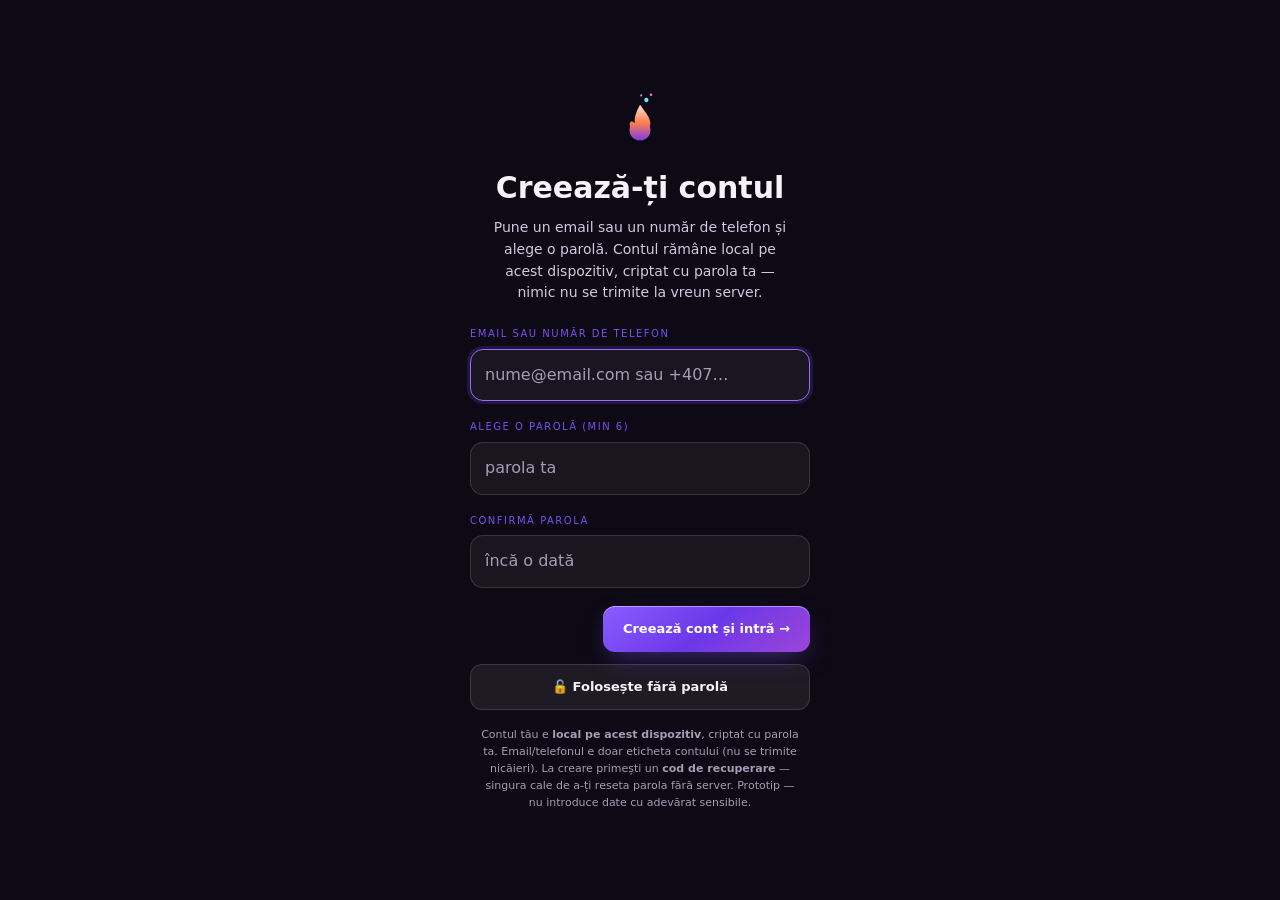
==== commit 286c2ed6: "Mod fără parolă: intră direct, fără ecran de parolă (opt-in, reversibil) - 'Folosește fără parolă' p" ====
--- a/index.html
+++ b/index.html
@@ -490,6 +490,14 @@
 .secsum .ss b{font-weight:800}
 .secsum button.ss{cursor:pointer;font:inherit;font-size:12.5px;font-weight:600}
 .secsum button.ss:active{transform:scale(.95)}
+.ssdot{width:7px;height:7px;border-radius:50%;display:inline-block;margin-right:1px}
+.ssdot.teal{background:var(--success);box-shadow:0 0 0 3px var(--success-soft)}
+.ssdot.violet{background:var(--primary);box-shadow:0 0 0 3px var(--primary-soft)}
+/* Inel de scor pe cardul de potrivire (ca în mockup) */
+.ghead-r{display:flex;flex-direction:column;align-items:flex-end;gap:7px;flex-shrink:0}
+.scorering{width:46px;height:46px;border-radius:50%;display:grid;place-items:center;flex-shrink:0}
+.scorering-in{width:37px;height:37px;border-radius:50%;background:var(--card);display:grid;place-items:center}
+.scorering b{font-size:11.5px;font-weight:800;color:var(--primary-dim);font-variant-numeric:tabular-nums}
 .addmeet{display:flex;flex-direction:column;gap:8px;margin:4px 0 14px}
 .addmeet input{width:100%}
 .addmeet-row{display:flex;gap:8px;align-items:center}
@@ -902,6 +910,10 @@
 .homehero .constel .tw2{animation:tw 5.6s ease-in-out infinite 1s}
 .homehero>.hh-greet,.homehero>.hh-day{position:relative;z-index:1}
 .hh-greet{font-family:var(--serif);font-size:30px;font-weight:600;line-height:1.06;background:var(--title-grad);-webkit-background-clip:text;background-clip:text;color:transparent;-webkit-text-fill-color:transparent}
+/* Redesign V2: salut pe două rânduri (mic + nume serif italic) */
+.hh-greet{display:flex;flex-direction:column;gap:1px;background:none!important;-webkit-text-fill-color:initial;color:inherit}
+.hh-sal{font-family:var(--serif);font-size:17px;font-weight:500;color:var(--ink2)}
+.hh-name{font-family:var(--serif);font-style:italic;font-size:35px;font-weight:700;line-height:1.02;background:var(--title-grad);-webkit-background-clip:text;background-clip:text;color:transparent;-webkit-text-fill-color:transparent;width:fit-content}
 .hh-day{font-family:var(--serif);font-size:15px;color:var(--ink2);line-height:1.5;margin-top:8px;max-width:34ch}
 .focuscard{position:relative;margin-top:15px;border-radius:20px;padding:18px;background:linear-gradient(160deg,var(--primary-soft),transparent 86%),var(--card);border:1px solid var(--primary-dim);box-shadow:var(--shadow),inset 0 1px 0 var(--hi)}
 .fc-eyebrow{font-size:11px;font-weight:800;letter-spacing:1.4px;text-transform:uppercase;color:var(--primary-dim)}
@@ -1235,7 +1247,7 @@
 .tp-go{background:#fff!important;color:var(--primary-dim)!important;font-weight:700;flex:1;border-radius:12px;padding:12px}
 .tp-later{background:rgba(255,255,255,.15)!important;color:#fff!important;font-weight:600;border-radius:12px;padding:12px;border:1px solid rgba(255,255,255,.28)!important}
 /* Fluxul tău — feed */
-.feedrow{display:flex;align-items:center;gap:13px;background:var(--card);border:1px solid var(--line);border-radius:16px;padding:14px 15px;box-shadow:var(--shadow);margin-bottom:11px;cursor:pointer;width:100%;text-align:left}
+.feedrow{display:flex;align-items:center;gap:13px;background:var(--card);border:1px solid var(--line);border-radius:16px;padding:14px 15px;box-shadow:var(--shadow);margin-bottom:11px;cursor:pointer;width:100%;text-align:left;font-family:inherit;color:inherit}
 .feedrow:active{transform:scale(.995)}
 .fr-ic{width:38px;height:38px;border-radius:11px;display:grid;place-items:center;font-size:17px;flex-shrink:0;background:var(--primary-soft)}
 .feedrow.de-urmarit .fr-ic{background:var(--gold-soft)}
@@ -1457,7 +1469,7 @@
           <p id="aiTestStatus" style="font-size:12px;line-height:1.45;margin-top:10px;display:none"></p>
           <p class="aiwarn" id="aiPriv"></p>
           <button class="linklike" data-act="aiClear">Șterge configurarea</button>
-          <div style="font-size:10px;color:var(--muted);margin-top:10px;opacity:.7">versiune 2026-06-07z · dacă nu vezi acest text, ești pe o versiune veche din cache</div>
+          <div style="font-size:10px;color:var(--muted);margin-top:10px;opacity:.7">versiune 2026-06-08c · dacă nu vezi acest text, ești pe o versiune veche din cache</div>
         </div>
       </details>
       <div id="aiChat" class="aichat"></div>
@@ -1544,6 +1556,11 @@
     </div>
     <div class="panel" id="secCont"><h3>Cont &amp; securitate</h3>
       <div id="acctInfo" style="font-size:12.5px;color:var(--ink2);line-height:1.6;margin-bottom:10px"></div>
+      <div style="margin-bottom:12px">
+        <button class="btn ghost sm" id="btnNoPass" onclick="removePassword()">🔓 Folosește fără parolă</button>
+        <button class="btn ghost sm" id="btnSetPass" onclick="setPasswordBack()" style="display:none">🔑 Pune o parolă</button>
+        <div id="nopassNote" style="font-size:11px;color:var(--muted);margin-top:7px;line-height:1.45"></div>
+      </div>
       <div id="viewAsWrap" style="display:none;margin-bottom:12px">
         <label class="mfl" for="member">Vezi rețeaua ca (demo)</label>
         <select class="memsel" id="member" aria-label="Schimbă persoana activă" style="width:100%"></select>
@@ -1675,6 +1692,7 @@
       <button class="skip" id="lockForgot" onclick="showReset()" style="display:none;margin:0;padding:0">Am uitat parola</button>
       <button class="btn gold" id="lockBtn" onclick="lockSubmit()" style="margin-left:auto">Deblochează →</button>
     </div>
+    <button class="btn ghost" id="lockNoPass" onclick="noPassSetup()" style="display:none;width:100%;max-width:340px;margin-top:12px">🔓 Folosește fără parolă</button>
   </div>
   <div class="step" id="lockResetStep" style="max-width:340px;width:100%;display:none">
     <label for="recCode">Cod de recuperare</label>
@@ -1764,6 +1782,9 @@
 const KEY="cercul_eie_v5",TKEY="cercul_theme",SKEY="cercul_salt";
 let DB=null,ME=null,VIEW="acasa",CHAT=null,IDF={},obStep=0,CK=null,HK=null,PROC=false,LOCKMODE="unlock",LEDGER_CHAIN=[],pendingLock=false,LOCKING=false,SALTBUF=null,TASKFILTER="active",EDITPROF=false,MATCHFILTER="all",NOTEFILTER="all",EDITTASK=null,EDITNOTE=null,CONNFILTER="all",EDITMEET=null,FOCUS=false,NOTERANGE="all",EDITGOAL=null,JUSTDONE=null,MKRAW=null,PENDING_RECOVERY=null,PENDING_ONBOARD=false;
 const ACCT_KEY="cercul_acct";
+/* Mod „fără parolă": o frază-cheie internă fixă împachetează cheia master, ca app-ul să se
+   deschidă direct. NU oferă protecție reală (oricine cu acces la dispozitiv intră) — opt-in. */
+const NOPASS="ember::nopass::v1::no-real-protection";
 // suprascrie cu zerouri bufferele pe care le controlam (audit s5r #1). CryptoKey-urile sunt
 // non-extractabile/opace (WebCrypto nu expune heap-ul lor) -> le eliberam pt. GC; parolele sunt
 // string-uri imutabile in JS si nu pot fi zeroizate — limitare documentata, nu ascunsa.
@@ -2095,7 +2116,7 @@
       return lastA&&(now-lastA)>cut?{m,cel,lastA}:null;}).filter(Boolean).sort((a,b)=>a.lastA-b.lastA)[0];
   const topContact=mm.filter(m=>m.status!=="conectat");
   // --- salut cald + linia zilei ---
-  $("#hhGreet").textContent=_sal+(fname?(", "+fname):"")+".";
+  const greetEl=$("#hhGreet");if(greetEl){const gk=[h("span",{class:"hh-sal",text:_sal+(fname?",":".")})];if(fname)gk.push(h("span",{class:"hh-name",text:fname+"."}));setKids(greetEl,...gk);}
   const bits=[];
   if(meetToday.length)bits.push(meetToday.length+(meetToday.length===1?" întâlnire":" întâlniri"));
   if(tasksDue.length)bits.push(tasksDue.length+(tasksDue.length===1?" task scadent":" task-uri scadente"));
@@ -2183,7 +2204,7 @@
       h("button",{class:"btn tp-later","data-act":"go","data-v":"potriviri",text:"Mai târziu"})));}
 /* Redesign V2: feed „Fluxul tău" (Acasă) */
 function feedRow(ic,eyebrow,main,sub,cls,act){
-  return h("div",Object.assign({class:"feedrow "+(cls||""),role:"button",tabindex:"0"},act||{}),
+  return h("button",Object.assign({type:"button",class:"feedrow "+(cls||"")},act||{}),
     h("span",{class:"fr-ic",text:ic}),
     h("div",{class:"fr-tx"},h("div",{class:"fr-eyebrow",text:eyebrow}),h("div",{class:"fr-main",text:main}),sub?h("div",{class:"fr-sub",text:sub}):null),
     h("span",{class:"fr-ch",text:"›"}));}
@@ -3012,6 +3033,8 @@
   h("div",{class:"bar"},h("i",{style:{width:v+"%"}})));}
 
 function scoreLabel(s){return s>=85?"Potrivire excelenta":s>=70?"Potrivire foarte buna":s>=60?"Potrivire buna":"Posibila potrivire";}
+function scoreRing(score){const ring=h("div",{class:"scorering","aria-label":"Potrivire "+score+"%"},h("div",{class:"scorering-in"},h("b",{text:score+"%"})));
+  ring.style.background="conic-gradient(var(--primary) "+(score*3.6)+"deg, var(--line) 0)";return ring;}
 function matches(list){return list.map(m=>{
     const o=DB.items.find(i=>i.id===m.offer_item)||{text:"",source:""},s=DB.items.find(i=>i.id===m.seek_item)||{text:"",source:""};
     const off=m.offer_member===ME,cel=mem(off?m.seek_member:m.offer_member)||{name:"?",industry:"",role:"",trust:0,color:"#6366F1"};
@@ -3046,7 +3069,7 @@
     const details=h("details",{class:"why2"},h("summary",{text:"De ce vad asta? ⌄"}),
       h("div",{class:"whybody"},why,h("div",{class:"mono",style:{marginTop:"8px"},text:`Potrivire pe ${nC} ${nC===1?"semnal comun":"semnale comune"} dintre ce ati declarat amandoi · scor ${m.score}/99 · Trust ${cel.trust}/100. Estimari, nu garantii.`})));
     return h("div",{class:"card match"+(rev?" conectat":"")},
-      h("div",{class:"ghead"},av,h("div",{class:"gi"},h("div",{class:"gn",text:nm}),h("div",{class:"gt",text:ro})),pill),
+      h("div",{class:"ghead"},av,h("div",{class:"gi"},h("div",{class:"gn",text:nm}),h("div",{class:"gt",text:ro})),h("div",{class:"ghead-r"},pill,scoreRing(m.score))),
       gline,bridge,badges,whychips,dock,details,h("div",{class:"shield",text:"🛡 Conexiune protejata"+(rev?" · sursa: "+o.source:"")}));});}
 
 /* loop3 #12: audit de control — slider explicabil relevanta <-> diversitate (ajustabil, transparent) */
@@ -3154,6 +3177,11 @@
           h("span",{style:{color:"var(--muted)",fontSize:"12px"},text:con+(con===1?" conexiune":" conexiuni")}))),
       h("button",{class:"btn ghost sm","data-act":"profedit",text:"✎ Editeaza"})));}
   applyOC();
+  // mod fără parolă: comută butoanele din Cont & securitate
+  {const np=(getAcct()||{}).nopass,bn=$("#btnNoPass"),bs=$("#btnSetPass"),nt=$("#nopassNote");
+   if(bn)bn.style.display=np?"none":"";if(bs)bs.style.display=np?"":"none";
+   if(nt)nt.textContent=np?"Intri direct, fără parolă. Oricine deschide acest dispozitiv are acces — pune o parolă dacă vrei protecție."
+                          :"Renunță la ecranul de parolă pe acest dispozitiv (fără protecție — confort).";}
   const r=(k,elid)=>{const l=DB.items.filter(i=>i.member_id===ME&&i.kind===k);
     setKids($(elid), l.length?l.map(i=>h("div",{class:"linei"},
         h("div",{},h("div",{text:i.text}),h("div",{class:"meta",text:"sursa: "+i.source})),
@@ -3253,11 +3281,11 @@
 function renderSecSummary(){const host=$("#secSummary");if(!host)return;const td=today();
   const tActive=(DB.tasks||[]).filter(t=>t.member_id===ME&&!t.done).length;
   const mFuture=(DB.meetings||[]).filter(m=>m.status==="confirmat"&&(m.a===ME||m.b===ME)&&(m.when||"").slice(0,10)>=td).length;
-  const tlabel=tActive===1?"task activ":"task-uri active";
-  const mlabel=mFuture===1?"intalnire viitoare":"intalniri viitoare";
+  const tlabel=tActive===1?"acțiune nouă":"acțiuni noi";
+  const mlabel=mFuture===1?"întâlnire viitoare":"întâlniri viitoare";
   setKids(host,[
-    h("button",{class:"ss","aria-label":"Vezi sarcinile",onclick:()=>secChipGo("taskCard")},"✅ ",h("b",{text:String(tActive)})," "+tlabel),
-    h("button",{class:"ss","aria-label":"Vezi întâlnirile",onclick:()=>secChipGo("meetCard")},"📅 ",h("b",{text:String(mFuture)})," "+mlabel)]);}
+    h("button",{class:"ss","aria-label":"Vezi sarcinile",onclick:()=>secChipGo("taskCard")},h("span",{class:"ssdot teal"}),h("b",{text:String(tActive)})," "+tlabel),
+    h("button",{class:"ss","aria-label":"Vezi întâlnirile",onclick:()=>secChipGo("meetCard")},h("span",{class:"ssdot violet"}),h("b",{text:String(mFuture)})," "+mlabel)]);}
 /* Redesign V2: preview "Acțiuni de făcut" sus pe Secretară (reutilizează task-urile reale) */
 function renderSecTasksTop(){const host=$("#secTasksTop");if(!host)return;const td=today();
   const open=(DB.tasks||[]).filter(t=>t.member_id===ME&&!t.done).sort((a,b)=>(b.prio||0)-(a.prio||0)||(a.due||"9999").localeCompare(b.due||"9999"));
@@ -3901,6 +3929,7 @@
   // "Am uitat parola" doar la deblocare si doar daca exista cod de recuperare
   $("#lockForgot").style.display=(mode!=="setup"&&acct&&acct.w_rc)?"inline":"none";
   $("#lockReset").style.display=mode==="setup"?"none":"block";
+  const nb=$("#lockNoPass");if(nb)nb.style.display=mode==="setup"?"block":"none";
   $("#lock").classList.add("on");setTimeout(()=>$(mode==="setup"?"#lockId":"#lockPass").focus(),120);}
 function finishUnlock(isSetup){$("#lockPass").value="";$("#lockPass2").value="";$("#lockId").value="";
   $("#lock").classList.remove("on");loadMembers();render();resetIdle();
@@ -3926,6 +3955,31 @@
   }catch(e){console.warn("lock",e);CK=null;HK=null;MKRAW=null;
     fail(LOCKMODE==="setup"?"Eroare la creare. Reîncearcă.":"Parolă greșită sau date corupte.");}
   finally{$("#lockBtn").disabled=false;}}
+/* creează un cont local FĂRĂ parolă (cheie internă fixă) și intră direct */
+async function noPassSetup(){const err=$("#lockErr");if(err)err.style.display="none";
+  const fail=m=>{if(err){err.style.display="block";err.textContent=m;}};
+  const nb=$("#lockNoPass");$("#lockBtn").disabled=true;if(nb)nb.disabled=true;
+  try{
+    const mkRaw=rnd(32);await establishMK(mkRaw);
+    await buildAcct(mkRaw,"Cont local","local",NOPASS);
+    const acct=getAcct();acct.nopass=1;setAcct(acct);
+    DB=seed();DB.account={id:"Cont local",idtype:"local"};SESSPASS=NOPASS;await flush();
+    finishUnlock(false);toast("Gata — intri direct, fără parolă ✓");
+  }catch(e){console.warn("nopass",e);CK=null;HK=null;MKRAW=null;fail("Eroare. Reîncearcă.");}
+  finally{$("#lockBtn").disabled=false;if(nb)nb.disabled=false;}}
+/* elimină parola pentru contul curent (sesiune deblocată) — re-împachetează cheia cu fraza internă */
+async function removePassword(){const acct=getAcct();if(!acct){toast("Cont indisponibil");return;}
+  if(!MKRAW){toast("Deblochează întâi");return;}
+  if(!confirm("Elimini parola? Oricine deschide acest dispozitiv va putea intra direct. Poți pune parola la loc oricând din Profil."))return;
+  try{const sp=rnd(16);acct.salt_pw=b64(sp);acct.w_pw=await wrapMK(MKRAW,NOPASS,sp);acct.nopass=1;setAcct(acct);SESSPASS=NOPASS;
+    logA("Parolă eliminată (mod fără parolă)");try{prof();}catch(_){}toast("Gata — de acum intri direct, fără parolă ✓");
+  }catch(e){console.warn("rmpass",e);toast("Eroare");}}
+/* repune o parolă reală (dezactivează modul fără parolă) */
+async function setPasswordBack(){const acct=getAcct();if(!acct||!MKRAW){toast("Deblochează întâi");return;}
+  const np=prompt("Alege o parolă (min 6 caractere):");if(np==null)return;if(np.length<6){toast("Minim 6 caractere");return;}
+  try{const sp=rnd(16);acct.salt_pw=b64(sp);acct.w_pw=await wrapMK(MKRAW,np,sp);delete acct.nopass;setAcct(acct);SESSPASS=np;
+    logA("Parolă activată");try{prof();}catch(_){}toast("Parolă activată ✓ — o vei cere la pornire");
+  }catch(e){console.warn("setpass",e);toast("Eroare");}}
 function showReset(){const acct=getAcct();if(!acct||!acct.w_rc){toast("Nu există cod de recuperare pentru acest cont.");return;}
   $("#lockMain").style.display="none";$("#lockReset").style.display="none";$("#lockResetStep").style.display="block";
   $("#lockTitle").textContent="Resetează parola";$("#lockLead").textContent="Introdu codul de recuperare primit la creare și alege o parolă nouă.";
@@ -4069,6 +4123,9 @@
   refresh();
 })();
 (async()=>{
+  const acct0=getAcct();
+  // mod fără parolă: deblochează automat cu fraza internă, fără ecran de lock
+  if(acct0&&acct0.nopass){try{await unlockWithPassword(NOPASS);finishUnlock(false);return;}catch(_){}}
   const hasAcct=getAcct()||(localStorage.getItem(SKEY)&&localStorage.getItem(KEY));
   if(hasAcct){try{if(await tryRecRecover())return;}catch(_){}} // reconectare automata dupa reload-ul de la microfon (iPhone-PWA)
   showLock(hasAcct?"unlock":"setup");
